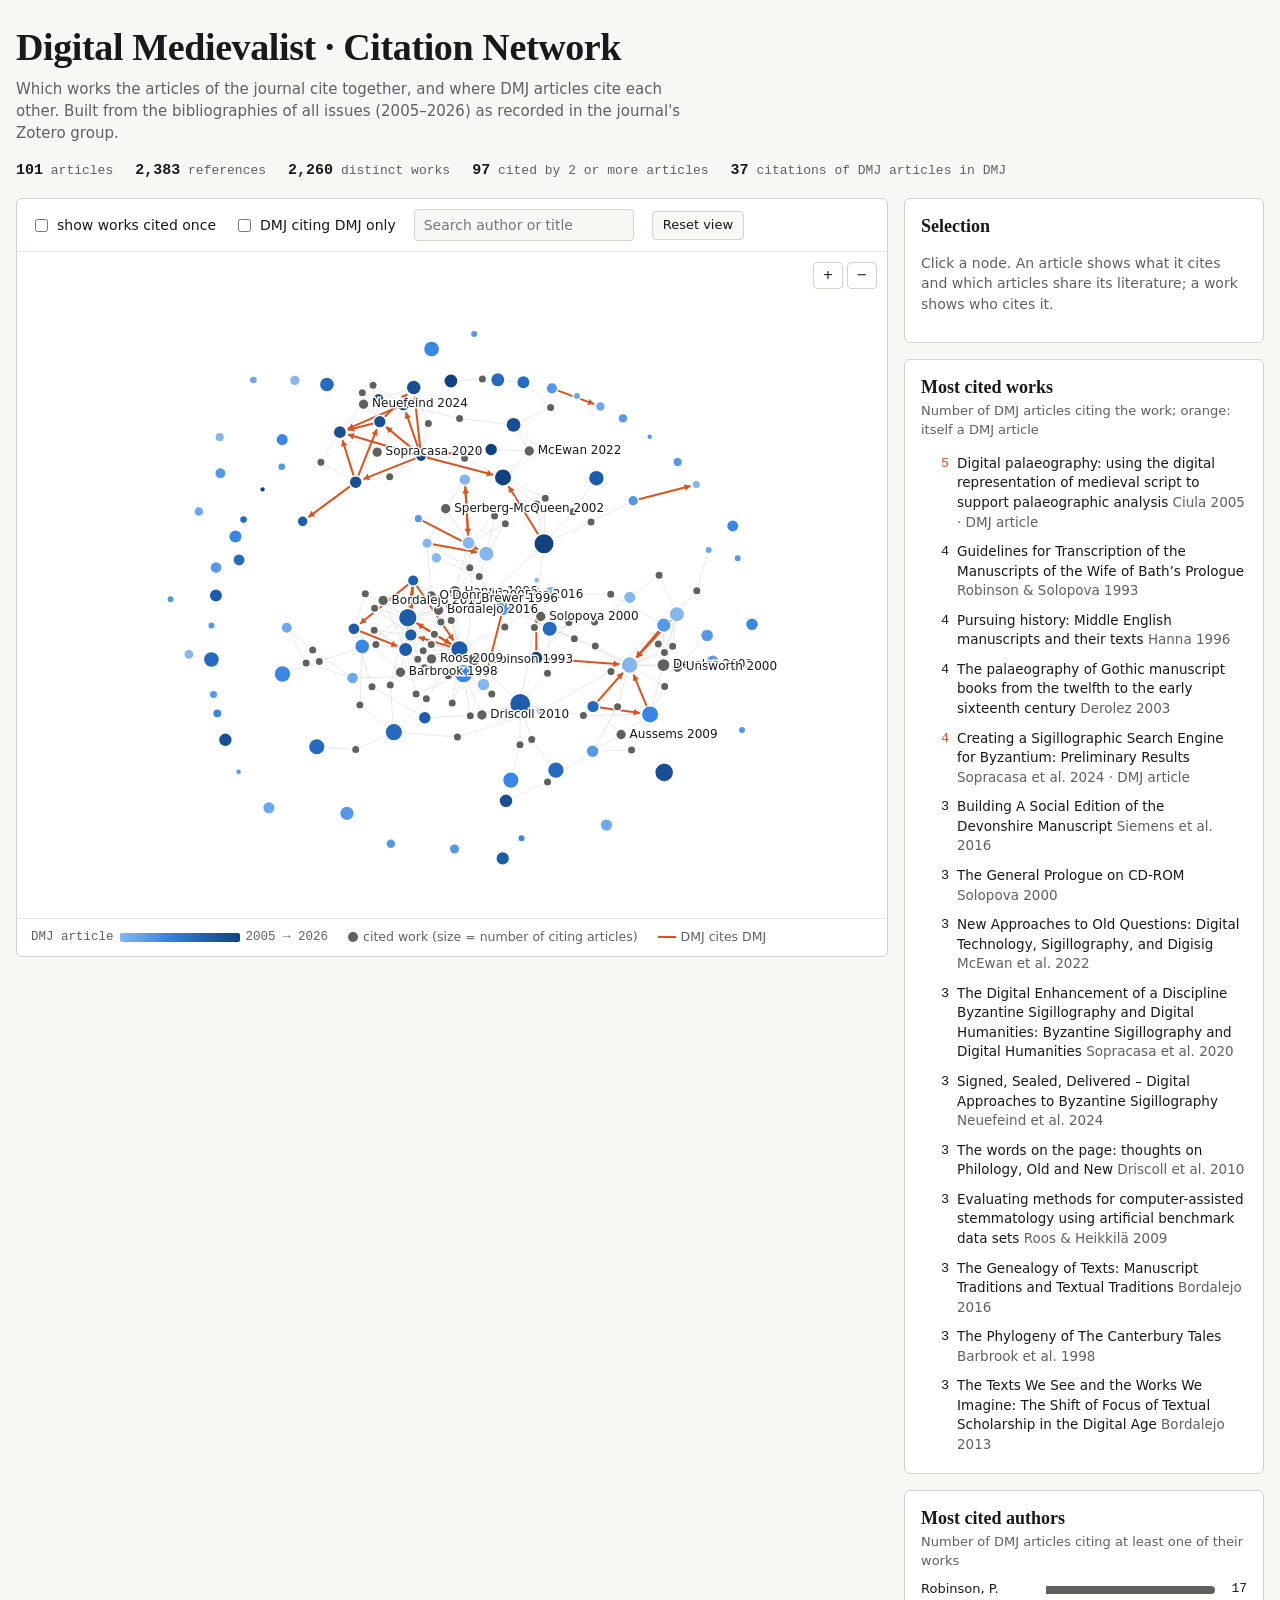
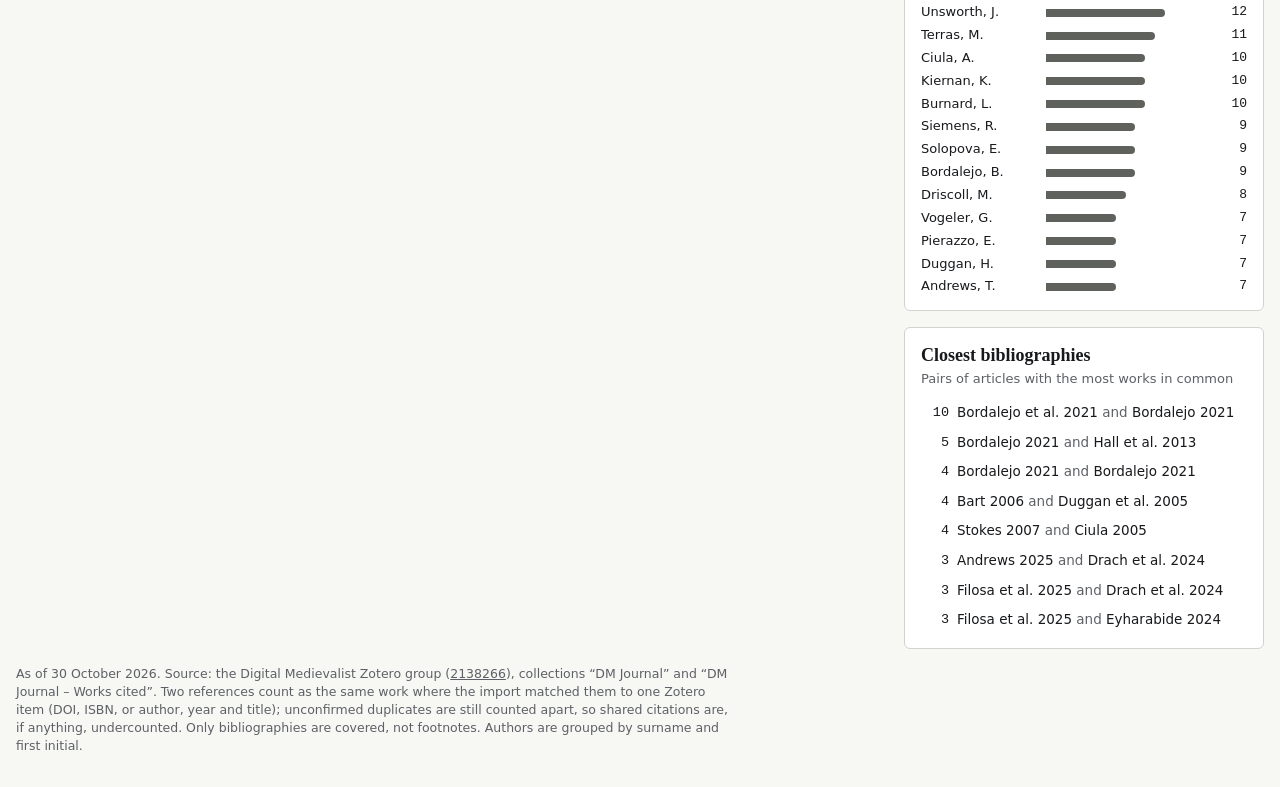
==== index.html @ 6d576993 "DMJ citation network, data as of 30 October 2026 Built by python -m citations.network --site (thodel" ====
<!doctype html>
<html lang="en">
<head>
<meta charset="utf-8">
<meta name="viewport" content="width=device-width, initial-scale=1, viewport-fit=cover">
<style>:root{color-scheme:light;padding-top:env(safe-area-inset-top,0px);padding-bottom:env(safe-area-inset-bottom,0px)}
body{margin:0}img{max-width:100%}[hidden]{display:none!important}</style>
<title>DMJ Citation Network</title>
<meta name="claude:viewport-fit-sides" content="cover">
<meta name="description" content="Which works the articles of Digital Medievalist cite together, and where DMJ articles cite each other.">
<base target="_blank">
<style>
/* Layout: a working desk. The network fills the left, a reading column of lists and the selected record on the right.
   No web fonts and no third-party requests: the page is meant to sit in an iframe on journals.openedition.org. */
:root {
  --bg: #f7f7f4; --panel: #ffffff; --fg: #17191c; --muted: #5d6066; --faint: #e9e9e4; --rule: #d3d3cc;
  --work: #9a9c96; --work-shared: #5f625c; --edge: rgba(40,44,52,.13); --internal: #d9531f; --focus: #17191c;
  --display: "Iowan Old Style", "Palatino Linotype", Palatino, "Book Antiqua", Georgia, serif;
  --body: system-ui, -apple-system, "Segoe UI", Roboto, "Helvetica Neue", Arial, sans-serif;
  --mono: ui-monospace, "SF Mono", Menlo, Consolas, monospace;
}
@media (prefers-color-scheme: dark) { :root:not([data-theme="light"]) {
  --bg: #161718; --panel: #1f2022; --fg: #eeede8; --muted: #a9aaa4; --faint: #2c2d2f; --rule: #3a3b3d;
  --work: #6d6f6a; --work-shared: #a9aba5; --edge: rgba(220,222,214,.12); --internal: #f07a4c; --focus: #ffffff; color-scheme: dark } }
:root[data-theme="dark"] {
  --bg: #161718; --panel: #1f2022; --fg: #eeede8; --muted: #a9aaa4; --faint: #2c2d2f; --rule: #3a3b3d;
  --work: #6d6f6a; --work-shared: #a9aba5; --edge: rgba(220,222,214,.12); --internal: #f07a4c; --focus: #ffffff; color-scheme: dark }
body { background: var(--bg); color: var(--fg); font-family: var(--body); font-size: 15px; line-height: 1.45 }
.wrap { padding-left: max(16px, env(safe-area-inset-left, 0px)); padding-right: max(16px, env(safe-area-inset-right, 0px)); padding-block: 20px 32px; max-width: 1480px; margin: 0 auto; display: grid; gap: 16px }
header h1 { font-family: var(--display); font-weight: 600; font-size: clamp(26px, 3.2vw, 38px); margin: 0; letter-spacing: -.01em; text-wrap: balance }
header p { margin: 4px 0 0; color: var(--muted); max-width: 72ch }
.stats { display: flex; flex-wrap: wrap; gap: 8px 22px; font-family: var(--mono); font-size: 13px; color: var(--muted) }
.stats b { color: var(--fg); font-weight: 600; font-size: 15px; font-variant-numeric: tabular-nums }
.grid { display: grid; grid-template-columns: minmax(0, 1fr) 360px; gap: 16px; align-items: start }
@media (max-width: 980px) { .grid { grid-template-columns: minmax(0, 1fr) } }
.stage { background: var(--panel); border: 1px solid var(--rule); border-radius: 6px; overflow: hidden; display: grid; grid-template-rows: auto 1fr auto; min-width: 0 }
.controls { display: flex; flex-wrap: wrap; gap: 10px 18px; align-items: center; padding: 10px 14px; border-bottom: 1px solid var(--faint); font-size: 14px }
.controls label { display: inline-flex; gap: 6px; align-items: center; cursor: pointer }
.controls input[type=search] { font: inherit; padding: 5px 9px; border: 1px solid var(--rule); border-radius: 4px; background: var(--bg); color: var(--fg); width: 220px; max-width: 100% }
button { font: inherit; color: var(--fg) }
.controls button, .zoombtn button { font-size: 13px; padding: 4px 10px; border: 1px solid var(--rule); border-radius: 4px; background: var(--bg); cursor: pointer }
:focus-visible { outline: 2px solid var(--focus); outline-offset: 2px }
#canvas-box { position: relative; height: min(74vh, 760px); min-height: 420px }
canvas { display: block; width: 100%; height: 100%; cursor: grab; touch-action: none }
.embed canvas { touch-action: pan-y }
.zoombtn { position: absolute; right: 10px; top: 10px; display: flex; gap: 4px }
.zoombtn button { width: 30px; padding: 3px 0; background: var(--panel) }
.hint { position: absolute; left: 50%; top: 50%; transform: translate(-50%, -50%); background: var(--panel); border: 1px solid var(--rule); border-radius: 4px; padding: 8px 12px; font-size: 13px; pointer-events: none }
.tip { position: absolute; pointer-events: none; background: var(--panel); color: var(--fg); border: 1px solid var(--rule); border-radius: 4px; padding: 7px 9px; font-size: 13px; max-width: 300px; box-shadow: 0 4px 14px rgba(0,0,0,.12) }
.tip small { display: block; color: var(--muted); font-family: var(--mono); font-size: 11.5px; margin-top: 2px }
.legend { display: flex; flex-wrap: wrap; gap: 8px 20px; align-items: center; padding: 9px 14px; border-top: 1px solid var(--faint); font-size: 12.5px; color: var(--muted) }
.legend .ramp { display: inline-flex; align-items: center; gap: 6px; font-family: var(--mono) }
.legend .ramp i { display: inline-block; width: 120px; height: 9px; border-radius: 2px }
.sw { display: inline-block; width: 10px; height: 10px; border-radius: 50%; vertical-align: -1px; margin-right: 5px }
.ln { display: inline-block; width: 18px; height: 2px; vertical-align: 3px; margin-right: 5px }
aside { display: grid; gap: 16px; min-width: 0 }
section.card { background: var(--panel); border: 1px solid var(--rule); border-radius: 6px; padding: 14px 16px; min-width: 0 }
section.card h2 { font-family: var(--display); font-weight: 600; font-size: 18px; margin: 0 0 8px }
section.card h2 + p.sub { margin: -6px 0 10px; color: var(--muted); font-size: 13px }
ol.rank { list-style: none; margin: 0; padding: 0; display: grid; gap: 2px }
ol.rank li { display: grid; grid-template-columns: 26px minmax(0, 1fr); gap: 8px; padding: 4px 2px; border-radius: 3px; cursor: pointer; font-size: 13.5px }
ol.rank li:hover, ol.rank li:focus-visible { background: var(--faint); outline: none }
ol.rank .n { font-family: var(--mono); font-variant-numeric: tabular-nums; text-align: right; color: var(--fg) }
ol.rank .t { min-width: 0 }
ol.rank .t span { color: var(--muted) }
.bars { display: grid; grid-template-columns: minmax(0, 9em) minmax(0, 1fr) 24px; gap: 4px 8px; align-items: center; font-size: 13px }
.bars .bar { display: block; height: 8px; border-radius: 0 4px 4px 0; background: var(--work-shared) }
.bars .v { font-family: var(--mono); text-align: right; font-variant-numeric: tabular-nums }
.bars .nm { overflow: hidden; text-overflow: ellipsis; white-space: nowrap }
#detail .empty { color: var(--muted); font-size: 14px }
#detail h3 { font-family: var(--display); font-weight: 600; font-size: 17px; margin: 0 0 4px; text-wrap: balance }
#detail .meta { font-family: var(--mono); font-size: 12px; color: var(--muted); margin-bottom: 8px }
#detail ul { margin: 6px 0 0; padding-left: 18px; font-size: 13.5px; display: grid; gap: 3px }
#detail a, .linkish { color: var(--fg) }
.linkish { background: none; border: 0; padding: 0; text-decoration: underline; cursor: pointer; text-align: left; font-size: inherit }
#detail .lbl { text-transform: uppercase; letter-spacing: .06em; font-size: 11px; color: var(--muted); margin-top: 10px }
footer { color: var(--muted); font-size: 12.5px; max-width: 90ch }
footer a { color: var(--muted) }
.embed .wrap { padding-block: 12px 16px; gap: 12px }
.embed header h1 { font-size: 24px }
.embed #canvas-box { height: min(70vh, 620px) }
@media (min-width: 640px) and (max-width: 980px) { .embed aside { grid-template-columns: 1fr 1fr; align-items: start } .embed #detail { grid-column: 1 / -1 } }
@media (prefers-reduced-motion: reduce) { * { transition: none !important } }
</style>

</head>
<body>
<div class="wrap">
  <header>
    <h1>Digital Medievalist · Citation Network</h1>
    <p>Which works the articles of the journal cite together, and where DMJ articles cite each other. Built from the bibliographies of all issues (2005–2026) as recorded in the journal's Zotero group.</p>
  </header>
  <div class="stats" id="stats"></div>
  <div class="grid">
    <div class="stage">
      <div class="controls">
        <label><input type="checkbox" id="show-single"> show works cited once</label>
        <label><input type="checkbox" id="only-internal"> DMJ citing DMJ only</label>
        <input type="search" id="q" placeholder="Search author or title" aria-label="Search author or title">
        <button id="reset" type="button">Reset view</button>
      </div>
      <div id="canvas-box">
        <canvas id="c" aria-label="Network of DMJ articles and the works they cite"></canvas>
        <div class="zoombtn"><button type="button" id="zin" aria-label="Zoom in">+</button><button type="button" id="zout" aria-label="Zoom out">−</button></div>
        <div class="hint" id="hint" hidden></div>
        <div class="tip" id="tip" hidden></div>
      </div>
      <div class="legend">
        <span class="ramp">DMJ article <i id="ramp"></i> <span>2005 → 2026</span></span>
        <span><span class="sw" style="background:var(--work-shared)"></span>cited work (size = number of citing articles)</span>
        <span><span class="ln" style="background:var(--internal)"></span>DMJ cites DMJ</span>
      </div>
    </div>
    <aside>
      <section class="card" id="detail"></section>
      <section class="card"><h2>Most cited works</h2><p class="sub">Number of DMJ articles citing the work; orange: itself a DMJ article</p><ol class="rank" id="top-works"></ol></section>
      <section class="card"><h2>Most cited authors</h2><p class="sub">Number of DMJ articles citing at least one of their works</p><div class="bars" id="top-authors"></div></section>
      <section class="card"><h2>Closest bibliographies</h2><p class="sub">Pairs of articles with the most works in common</p><ol class="rank" id="coupling"></ol></section>
    </aside>
  </div>
  <footer id="foot"></footer>
</div>

<script src="d3.min.js"></script>
<script>
const DATA = {"articles": [{"id": "NFRNRRQ6", "kind": "article", "vol": "19", "year": 2026, "title": "Singulion Structure and the Voynich Manuscript", "authors": ["Layfield, Colin", "Davis, Lisa Fagin"], "url": "https://journals.openedition.org/digitalmedievalist/2331", "refs": 13, "citedBy": 0}, {"id": "NKCDMWAH", "kind": "article", "vol": "19", "year": 2026, "title": "An Assessment of NLP Approaches for the Comparison of Glosses", "authors": ["Doyle, Adrian", "Sweeney, Mary", "Moran, Pádraic"], "url": "https://journals.openedition.org/digitalmedievalist/872", "refs": 30, "citedBy": 0}, {"id": "2BBCM276", "kind": "article", "vol": "19", "year": 2026, "title": "Encoding Medieval Charters in Preparation of a Diplomatic Semantic Web. Combining the TEI with the Vocabulaire International de la Diplomatique", "authors": ["Vujosevic, Zarko", "Vogeler, Georg"], "url": "https://journals.openedition.org/digitalmedievalist/729", "refs": 91, "citedBy": 0}, {"id": "NHQPCZMU", "kind": "article", "vol": "19", "year": 2026, "title": "20 Years of Digital Medievalist . A Reflection on a Community", "authors": ["Bleier, Roman", "Borek, Luise", "Campagnolo, Alberto", "Fischer, Franz", "Gengnagel, Tessa", "Hodel, Tobias", "Kapitan, Katarzyna Anna"], "url": "https://journals.openedition.org/digitalmedievalist/876", "refs": 26, "citedBy": 0}, {"id": "524VFT8J", "kind": "article", "vol": "19", "year": 2026, "title": "Editorial of the 19th and 1st Issue of the Digital Medievalist Journal", "authors": ["no author"], "url": "https://journals.openedition.org/digitalmedievalist/873", "refs": 0, "citedBy": 0}, {"id": "ZT23PZZQ", "kind": "article", "vol": "18", "year": 2025, "title": "Transforming the Vocabulaire de la Sigillographie into a Semantic Web Resource", "authors": ["Vogeler, Georg"], "url": "https://journals.openedition.org/digitalmedievalist/290", "refs": 57, "citedBy": 2}, {"id": "F4XN38JF", "kind": "article", "vol": "18", "year": 2025, "title": "Nouvelles approches sigillographiques, les apports des bases de données", "authors": ["Hablot, Laurent"], "url": "https://journals.openedition.org/digitalmedievalist/288", "refs": 21, "citedBy": 1}, {"id": "5AVD3SK6", "kind": "article", "vol": "18", "year": 2025, "title": "Byzantine Sigillography, Linked Open Data, and the Structured Assertion Record", "authors": ["Andrews, Tara L."], "url": "https://journals.openedition.org/digitalmedievalist/313", "refs": 20, "citedBy": 1}, {"id": "45DUFJVC", "kind": "article", "vol": "18", "year": 2025, "title": "Digital Approaches to Medieval Sigillography: An Introduction", "authors": ["Filosa, Martina", "Sode, Claudia", "Neuefeind, Claes"], "url": "https://journals.openedition.org/digitalmedievalist/332", "refs": 12, "citedBy": 0}, {"id": "W3ZFKUS2", "kind": "article", "vol": "17", "year": 2024, "title": "Artificial Intelligence Applied to Byzantine Sigillography: Current Research, Challenges, and Future Perspectives", "authors": ["Eyharabide, Victoria"], "url": "https://journals.openedition.org/digitalmedievalist/426", "refs": 21, "citedBy": 1}, {"id": "NWDVZAUG", "kind": "article", "vol": "17", "year": 2024, "title": "Byzantine Sigillography and RTI: Insights from the DigiByzSeal Project in Cologne", "authors": ["Schaeben, Marcel", "Catalano, Maria Teresa"], "url": "https://journals.openedition.org/digitalmedievalist/418", "refs": 35, "citedBy": 2}, {"id": "ITM4WFSI", "kind": "article", "vol": "17", "year": 2024, "title": "Machine Learning and Sigillography: Using Decision Trees to Date British Seal Matrices", "authors": ["McEwan, John Alexander", "Grajdura, Weronika", "Hopwood, Christopher D.", "Million, Karson", "De Smedt, Aliénor V."], "url": "https://journals.openedition.org/digitalmedievalist/407", "refs": 38, "citedBy": 0}, {"id": "G46M5B36", "kind": "article", "vol": "17", "year": 2024, "title": "Creating a Sigillographic Search Engine for Byzantium: Preliminary Results", "authors": ["Sopracasa, Alessio", "Bigalke, Jan", "Buchs, Numa", "Meziridou, Sima"], "url": "https://journals.openedition.org/digitalmedievalist/399", "refs": 23, "citedBy": 4}, {"id": "8NK6MVH4", "kind": "article", "vol": "17", "year": 2024, "title": "Teaching Digital Byzantine Sigillography: First Experiences and Future Strategies", "authors": ["Drach, Sviatoslav", "Filosa, Martina", "Malatras, Christos", "Sode, Claudia"], "url": "https://journals.openedition.org/digitalmedievalist/391", "refs": 20, "citedBy": 2}, {"id": "NAGNV3BS", "kind": "article", "vol": "17", "year": 2024, "title": "Framing the Fragment, from Parchment to Pixel", "authors": ["Fagin Davis, Lisa"], "url": "https://journals.openedition.org/digitalmedievalist/385", "refs": 27, "citedBy": 0}, {"id": "JNQ5HXBJ", "kind": "article", "vol": "17", "year": 2024, "title": "Multispectral Imaging and Microscopic Analysis of a Medieval Runic Manuscript (AM 28 8vo)", "authors": ["Peratello, Paola"], "url": "https://journals.openedition.org/digitalmedievalist/377", "refs": 28, "citedBy": 0}, {"id": "8B5557U3", "kind": "article", "vol": "16", "year": 2023, "title": "Documentary Formulae as Text Reuse Templates: Constat and Manifestus Clauses in Early Medieval Latin Charters", "authors": ["Korkiakangas, Timo"], "url": "https://journals.openedition.org/digitalmedievalist/350", "refs": 74, "citedBy": 0}, {"id": "XWC4I39F", "kind": "article", "vol": "15", "year": 2022, "title": "Medieval Manuscripts and Their Migrations: Using SPARQL to Investigate the Research Potential of an Aggregated Knowledge Graph", "authors": ["Burrows, Toby", "Cleaver, Laura", "Emery, Doug", "Hyvönen, Eero", "Koho, Mikko", "Ransom, Lynn", "Thomson, Emma", "Wijsman, Hanno"], "url": "https://journals.openedition.org/digitalmedievalist/499", "refs": 24, "citedBy": 0}, {"id": "HNV8HHHB", "kind": "article", "vol": "15", "year": 2022, "title": "Transcribing “Le Pèlerinage de Damoiselle Sapience”: Scholarly Editing Covid19-Style", "authors": ["Morreale, Laura", "Sánchez Argüelles, Gerardo", "Baldwin, Toby", "Champeau, Estelle", "Consagra, Piergiorgio", "Conway, Melissa", "Dameri, Debora", "Bakker, Anna de", "Fadel, Chris", "Fagin Davis, Lisa", "Francis, Kersti", "Francis, Scott", "Hebbard, Elizabeth", "Iacobellis, Lisa D.", "Jaime, Rafael", "Kaplan, S. C.", "Kozlowski, Benjamin", "Gauthier, Charlotte", "Lacarrière, Nathalie", "Lahey, Stephanie J.", "Lazaro, Nicolas A.", "Mahoney-Steel, Tamsyn", "Marszałek, Jagoda", "Meiselman, Louis", "Pedersen, Frederick", "Pokorny, Lea D.", "Postal, Caitlin", "Powell, Sara", "Reppert, Jaeden Alan", "Siebach-Larsen, Anna", "Strinati, Shannon", "Strutzenbladh, Ebba", "Taylor, Tristan B."], "url": "https://journals.openedition.org/digitalmedievalist/461", "refs": 21, "citedBy": 0}, {"id": "UGS4FB4W", "kind": "article", "vol": "15", "year": 2022, "title": "Dealing with the Heterogeneity of Interpersonal Relationships in the Middle Ages. A Multi-Layer Network Approach", "authors": ["Valeriola, Sébastien de", "Ruffini-Ronzani, Nicolas", "Cuvelier, Étienne"], "url": "https://journals.openedition.org/digitalmedievalist/530", "refs": 43, "citedBy": 0}, {"id": "RDN8HTE7", "kind": "article", "vol": "15", "year": 2022, "title": "Illumination Detection in IIIF Medieval Manuscripts Using Deep Learning", "authors": ["Aouinti, Fouad", "Eyharabide, Victoria", "Fresquet, Xavier", "Billiet, Frédéric"], "url": "https://journals.openedition.org/digitalmedievalist/521", "refs": 11, "citedBy": 1}, {"id": "QFE5WUBU", "kind": "article", "vol": "14-2", "year": 2021, "title": "Well-Behaved Variants Seldom Make the Apparatus: Stemmata and Apparatus in Digital Research", "authors": ["Bordalejo, Barbara"], "url": "https://journals.openedition.org/digitalmedievalist/2496", "refs": 60, "citedBy": 2}, {"id": "ABHSTB3G", "kind": "article", "vol": "14-2", "year": 2021, "title": "You’re Collating Just Fine and Other Lies You’ve Been Telling Yourself", "authors": ["Bordalejo, Barbara", "Vázquez, Adam"], "url": "https://journals.openedition.org/digitalmedievalist/2482", "refs": 70, "citedBy": 2}, {"id": "3KVVZDQK", "kind": "article", "vol": "14-2", "year": 2021, "title": "A Macron Signifying Nothing: Revisiting the Canterbury Tales Project Transcription Guidelines", "authors": ["Bitner, Kendall", "Dase, Kyle"], "url": "https://journals.openedition.org/digitalmedievalist/2457", "refs": 31, "citedBy": 2}, {"id": "3FXUCB64", "kind": "article", "vol": "14-2", "year": 2021, "title": "“Pacience is an Heigh Vertu”: Managing the Canterbury Tales Project Via Textual Communities", "authors": ["Dase, Kyle", "Atkings, Nicole"], "url": "https://journals.openedition.org/digitalmedievalist/2418", "refs": 17, "citedBy": 1}, {"id": "HSFG94KC", "kind": "article", "vol": "14-2", "year": 2021, "title": "Making an Edition in an App", "authors": ["Bordalejo, Barbara", "Gibbings, Lina", "North, Richard", "Robinson, Peter"], "url": "https://journals.openedition.org/digitalmedievalist/511", "refs": 20, "citedBy": 2}, {"id": "CDN68KCZ", "kind": "article", "vol": "14-2", "year": 2021, "title": "Canterbury Tales Project Special Issue: Introduction", "authors": ["Bordalejo, Barbara"], "url": "https://journals.openedition.org/digitalmedievalist/2363", "refs": 13, "citedBy": 0}, {"id": "9WIS48IC", "kind": "article", "vol": "14-1", "year": 2021, "title": "Digital Approaches to Manuscript Abbreviations: Where Are We at the Beginning of the 2020s?", "authors": ["Honkapohja, Alpo"], "url": "https://journals.openedition.org/digitalmedievalist/453", "refs": 101, "citedBy": 0}, {"id": "N8C276BX", "kind": "article", "vol": "12", "year": 2019, "title": "Cartography and Code: Incorporating Automation in the Exploration of Medieval Mappaemundi", "authors": ["Wacha, Heather", "Levernier, Jacob"], "url": "https://journals.openedition.org/digitalmedievalist/637", "refs": 36, "citedBy": 0}, {"id": "I3GIISID", "kind": "article", "vol": "12", "year": 2019, "title": "A Computational Approach to Source Adaptation in Thomas Malory’s Morte Darthur", "authors": ["Edlich-Muth, Christian", "Edlich-Muth, Miriam"], "url": "https://journals.openedition.org/digitalmedievalist/630", "refs": 51, "citedBy": 0}, {"id": "37SNHWSE", "kind": "article", "vol": "12", "year": 2019, "title": "The Norman Sicily Project: A Digital Portal to Sicily’s Norman Past", "authors": ["Hayes, Dawn Marie", "Hayes, Joseph"], "url": "https://journals.openedition.org/digitalmedievalist/621", "refs": 44, "citedBy": 0}, {"id": "4FRF4X5D", "kind": "article", "vol": "12", "year": 2019, "title": "Data-Driven Syllabification for Middle Dutch", "authors": ["Haverals, Wouter", "Karsdorp, Folgert", "Kestemont, Mike"], "url": "https://journals.openedition.org/digitalmedievalist/612", "refs": 24, "citedBy": 0}, {"id": "ARUZZUX8", "kind": "article", "vol": "12", "year": 2019, "title": "Querying Variants: Boccaccio’s ‘Commedia’ and Data-Models", "authors": ["Tempestini, Sonia", "Spadini, Elena"], "url": "https://journals.openedition.org/digitalmedievalist/605", "refs": 60, "citedBy": 0}, {"id": "KQTZ56KD", "kind": "article", "vol": "11", "year": 2018, "title": "DM Reviews – June 2018", "authors": ["Litta, Eleonora", "Manos, Traianos", "Fagin Davis, Lisa"], "url": "https://journals.openedition.org/digitalmedievalist/648", "refs": 2, "citedBy": 0}, {"id": "J64KM64T", "kind": "article", "vol": "11", "year": 2018, "title": "On Not Writing a Review about Mirador: Mirador, IIIF, and the Epistemological Gains of Distributed Digital Scholarly Resources", "authors": ["Zundert, Joris van"], "url": "https://journals.openedition.org/digitalmedievalist/692", "refs": 40, "citedBy": 0}, {"id": "3PBDTGGG", "kind": "article", "vol": "11", "year": 2018, "title": "Automatic Scribe Attribution for Medieval Manuscripts", "authors": ["Dahllöf, Mats"], "url": "https://journals.openedition.org/digitalmedievalist/684", "refs": 20, "citedBy": 0}, {"id": "IAF35G32", "kind": "article", "vol": "11", "year": 2018, "title": "Omeka and Other Digital Platforms for Undergraduate Research Projects on the Middle Ages", "authors": ["Liberman Cuenca, Esther", "Kowaleski, Maryanne"], "url": "https://journals.openedition.org/digitalmedievalist/677", "refs": 31, "citedBy": 0}, {"id": "T2QAAIUX", "kind": "article", "vol": "11", "year": 2018, "title": "Spatial Reading: Digital Literary Maps of the Icelandic Outlaw Sagas", "authors": ["Kinniburgh, Mary Catherine"], "url": "https://journals.openedition.org/digitalmedievalist/671", "refs": 49, "citedBy": 0}, {"id": "EJNDWITH", "kind": "article", "vol": "11", "year": 2018, "title": "On the Classification of the Slavic Menaia Manuscripts Dated from the 11th to 14th Centuries", "authors": ["Netsunajev, Aleksei", "Netsunajeva, Natalja"], "url": "https://journals.openedition.org/digitalmedievalist/664", "refs": 18, "citedBy": 0}, {"id": "TTP2INJ4", "kind": "article", "vol": "10", "year": 2014, "title": "Easy tools to get to grips with linguistic variation in the manuscripts of Njáls saga.", "authors": ["Zeevaert, Ludger"], "url": "https://journals.openedition.org/digitalmedievalist/2285", "refs": 49, "citedBy": 0}, {"id": "KTCXX9WR", "kind": "article", "vol": "10", "year": 2014, "title": "Clustering of medieval scripts through computer image analysis: Towards an evaluation protocol", "authors": ["Stutzmann, Dominique"], "url": "https://journals.openedition.org/digitalmedievalist/2251", "refs": 57, "citedBy": 1}, {"id": "V93HCD7K", "kind": "article", "vol": "10", "year": 2014, "title": "Alliteration and character focus in the York Plays", "authors": ["Khoury, Richard", "Hayes, Douglas W"], "url": "https://journals.openedition.org/digitalmedievalist/2234", "refs": 19, "citedBy": 0}, {"id": "VERGNFET", "kind": "article", "vol": "10", "year": 2014, "title": "Two graphical models for the analysis and comparison of cartularies", "authors": ["Escalona, Julio", "Pérez-Alfaro, Cristina Jular", "Bellettini, Anna"], "url": "https://journals.openedition.org/digitalmedievalist/2163", "refs": 21, "citedBy": 0}, {"id": "7PV5C663", "kind": "article", "vol": "10", "year": 2014, "title": "CATview", "authors": ["Barabucci, Gioele"], "url": "https://journals.openedition.org/digitalmedievalist/2152", "refs": 5, "citedBy": 0}, {"id": "9ZJ8MA48", "kind": "article", "vol": "10", "year": 2014, "title": "Kiernan, Kevin S. 2015. Electronic Beowulf - Fourth Edition. http://ebeowulf.uky.edu/ebeo4.0/CD/main.html", "authors": ["Copland, Colleen", "Carrell, Stephen", "Davidson, Gwendolyn", "Grandfield, Virgil", "O'Donnell, Daniel Paul"], "url": "https://journals.openedition.org/digitalmedievalist/2118", "refs": 36, "citedBy": 0}, {"id": "VI6UVZPZ", "kind": "article", "vol": "10", "year": 2014, "title": "Stephen Murray and Andrew Tallon, 2012-. Mapping Gothic France. http://mappinggothic.org/", "authors": ["Werwie, Katherine"], "url": "https://journals.openedition.org/digitalmedievalist/2082", "refs": 1, "citedBy": 0}, {"id": "WK247BKG", "kind": "article", "vol": "9", "year": 2013, "title": "Semantic linking of the Pre-Christian Religions of the North", "authors": ["Wills, Tarrin"], "url": "https://journals.openedition.org/digitalmedievalist/2038", "refs": 25, "citedBy": 0}, {"id": "B22QPPJ3", "kind": "article", "vol": "9", "year": 2013, "title": "Reading: Exploration of a Large Database of French Notarial Acts with Social Network Methods", "authors": ["Rossi, Fabrice", "Villa-Vialaneix, Nathalie", "Hautefeuille, Florent"], "url": "https://journals.openedition.org/digitalmedievalist/2013", "refs": 18, "citedBy": 0}, {"id": "TGHX65VP", "kind": "article", "vol": "9", "year": 2013, "title": "Making stemmas with small samples, and digital approaches to publishing them: testing the stemma of Konráðs saga keisarasonar. With a description of Winnipeg, Elizabeth Dafoe Library, ISDA JB6 1 4to and JB3 6 8vo by University of Iceland", "authors": ["Hall, Alaric", "Parsons, Katelin"], "url": "https://journals.openedition.org/digitalmedievalist/1993", "refs": 69, "citedBy": 0}, {"id": "5WCS6Z62", "kind": "article", "vol": "9", "year": 2013, "title": "Accuracy and quality in historical representation: Wikipedia, textbooks and the Investiture Controversy", "authors": ["Halsted, David G"], "url": "https://journals.openedition.org/digitalmedievalist/1943", "refs": 45, "citedBy": 0}, {"id": "Q4966DIB", "kind": "article", "vol": "9", "year": 2013, "title": "The advantages and disadvantages of digital reconstruction and Anglo-Saxon manuscripts", "authors": ["Rambaran-Olm, M. R."], "url": "https://journals.openedition.org/digitalmedievalist/1855", "refs": 51, "citedBy": 0}, {"id": "RSU27Q9Q", "kind": "article", "vol": "8", "year": 2012, "title": "Kiernan, Kevin. 2011. Electronic Beowulf 3.0. London: British Library. DVD-ROM. ISBN 9780712351010. $45/£25", "authors": ["Simpson, Grant Leyton"], "url": "https://journals.openedition.org/digitalmedievalist/1817", "refs": 1, "citedBy": 0}, {"id": "APIMU34K", "kind": "article", "vol": "8", "year": 2012, "title": "Kodikologie und Paläographie im digitalen Zeitalter 2 / Codicology and Palaeography in the Digital Age 2, eds. Franz Fischer, Christiane Fritze, and Georg Vogeler, in collaboration with Berhard Assmann, Malte Rehbein, and Patrick Sahle, Schriften des Instituts für Dokumentologie und Editorik 3, Norderstedt: Books on Demand, 2010. (ISBN 978-3-8423-5032-8, €58 at bookstores, electronic version [pdf] free at http://kups.ub.uni-koeln.de/4337/)", "authors": ["Garcés, Juan"], "url": "https://journals.openedition.org/digitalmedievalist/1790", "refs": 0, "citedBy": 0}, {"id": "HEU7PXDJ", "kind": "article", "vol": "8", "year": 2012, "title": "The digital edition of the medieval charters of the Abbey of Saint-Denis: first results and prospects", "authors": ["Clavaud, Florence"], "url": "https://journals.openedition.org/digitalmedievalist/1695", "refs": 7, "citedBy": 0}, {"id": "6NWE9JVU", "kind": "article", "vol": "8", "year": 2012, "title": "Consultation of manuscripts online: a qualitative study of three potential user categories", "authors": ["Chevallier, Philippe", "Rioust, Laure", "Bouvier-Ajam, Laurent"], "url": "https://journals.openedition.org/digitalmedievalist/1611", "refs": 2, "citedBy": 0}, {"id": "S9VX2R3S", "kind": "article", "vol": "7", "year": 2011, "title": "Burghart, Marjorie, ed. 2011. Album interactif de paléographie médiévale/Interactive Album of Mediaeval Palaeography. Lyon: UMR 5648 CIHAM ", "authors": ["Porter, Dot"], "url": "https://journals.openedition.org/digitalmedievalist/1578", "refs": 1, "citedBy": 0}, {"id": "48CEXQ4Q", "kind": "article", "vol": "7", "year": 2011, "title": "Calabrese, Michael, Hoyt N. Duggan and Thorlac Turville-Petre, eds. 2008. The Piers Plowman Electronic Archive Vol. 6: San Marino, Huntington Library Hm 128 (Hm, Hm2). and Adams, Robert, ed. 2011. The Piers Plowman Electronic Archive Vol. 7: London, British Library, MS Lansdowne 398 & Oxford, Bodleian Library, MS Rawlinson Poetry 38 (R). Cambridge: Published for The Medieval Academy of America and the Society for Early English and Norse Electronic Texts by Boydell & Brewer. CD-ROM.", "authors": ["Olsen, Kenna L"], "url": "https://journals.openedition.org/digitalmedievalist/1534", "refs": 3, "citedBy": 0}, {"id": "FQB63BFP", "kind": "article", "vol": "7", "year": 2011, "title": "After the editing is done: Designing a Graphic User Interface for digital editions", "authors": ["Turco, Roberto Rosselli Del"], "url": "https://journals.openedition.org/digitalmedievalist/1496", "refs": 45, "citedBy": 0}, {"id": "FWQ8BU4E", "kind": "article", "vol": "7", "year": 2011, "title": "New Tools for Exploring, Analysing and Categorising Medieval Scripts", "authors": ["Cloppet, Florence", "Daher, Hani", "Églin, Véronique", "Emptoz, Hubert", "Exbrayat, Matthieu", "Joutel, Guillaume", "Lebourgeois, Frank", "Martin, Lionel", "Moalla, Ikram", "Siddiqi, Imran", "Vincent, Nicole"], "url": "https://journals.openedition.org/digitalmedievalist/1394", "refs": 21, "citedBy": 0}, {"id": "PMMUBAXH", "kind": "article", "vol": "7", "year": 2011, "title": "Building a Digital Research Community in Medieval and Early Modern Studies: The Australian Network for Early European Research", "authors": ["Burrows, Toby"], "url": "https://journals.openedition.org/digitalmedievalist/1372", "refs": 16, "citedBy": 0}, {"id": "IC4I53A6", "kind": "article", "vol": "7", "year": 2011, "title": "The ARQUIBANC Project: Location, Recovery, Arrangement, and Dissemination of Catalan Private Archives and Documents", "authors": ["Cantarell, Elena", "Comas, Mireia"], "url": "https://journals.openedition.org/digitalmedievalist/1328", "refs": 6, "citedBy": 0}, {"id": "SQVW63JZ", "kind": "article", "vol": "7", "year": 2011, "title": "Developing Digital Mappaemundi: An Agile Mode for Annotating Medieval Maps", "authors": ["Foys, Martin", "Bradshaw, Shannon"], "url": "https://journals.openedition.org/digitalmedievalist/1307", "refs": 20, "citedBy": 0}, {"id": "TKCVA9E8", "kind": "article", "vol": "7", "year": 2011, "title": "New Textual Traditions from Community Transcription", "authors": ["Gibbs, Frederick W"], "url": "https://journals.openedition.org/digitalmedievalist/1258", "refs": 14, "citedBy": 0}, {"id": "HXX327DF", "kind": "article", "vol": "7", "year": 2011, "title": "TEI - Keeping It Simple", "authors": ["Hansen, Thomas"], "url": "https://journals.openedition.org/digitalmedievalist/1221", "refs": 10, "citedBy": 0}, {"id": "6PDB6ZHC", "kind": "article", "vol": "7", "year": 2011, "title": "Developing an Online Database on a Shoestring: Growing Pains at the Online Medieval Sources Bibliography", "authors": ["Kay, Morgan", "Kowaleski, Maryanne"], "url": "https://journals.openedition.org/digitalmedievalist/1191", "refs": 3, "citedBy": 0}, {"id": "U5GBQ2BR", "kind": "article", "vol": "7", "year": 2011, "title": "The Cantus Database: Mining for Medieval Chant Traditions", "authors": ["Lacoste, Debra"], "url": "https://journals.openedition.org/digitalmedievalist/1092", "refs": 6, "citedBy": 0}, {"id": "IZKXRMDZ", "kind": "article", "vol": "7", "year": 2011, "title": "The Janus Intertextuality Search Engine: A Research Tool of (and for) the Electronic Manipulus florum Project", "authors": ["Nighman, Chris L"], "url": "https://journals.openedition.org/digitalmedievalist/1034", "refs": 9, "citedBy": 0}, {"id": "XRPVBXUP", "kind": "article", "vol": "7", "year": 2011, "title": "Bytes, Words, Texts: The Anglo-Norman Dictionary and its Text-Base", "authors": ["Trotter, David"], "url": "https://journals.openedition.org/digitalmedievalist/1027", "refs": 13, "citedBy": 0}, {"id": "DQ7R65DG", "kind": "article", "vol": "7", "year": 2011, "title": "Medievalists as Early Adopters of Information Technology", "authors": ["Unsworth, John"], "url": "https://journals.openedition.org/digitalmedievalist/1020", "refs": 32, "citedBy": 0}, {"id": "U3GXK73U", "kind": "article", "vol": "7", "year": 2011, "title": "Preface", "authors": ["McWebb, Christine", "Swift, Helen"], "url": "https://journals.openedition.org/digitalmedievalist/1011", "refs": 0, "citedBy": 0}, {"id": "BGTMGSPI", "kind": "article", "vol": "6", "year": 2010, "title": "Rehbein, Malte, Patrick Sahle, and Torsten Schaßan, eds. 2009. Kodikologie und Paläographie im digitalen Zeitalter, Codicology and Palaeography in the Digital Age. Norderstedt: BoD. xxiv+349 pages", "authors": ["Tarte, Ségolène M"], "url": "https://journals.openedition.org/digitalmedievalist/1005", "refs": 1, "citedBy": 0}, {"id": "PEAETPH6", "kind": "article", "vol": "6", "year": 2010, "title": "Hofmeister, Wernfried and Andrea Hofmeister-Winter, eds., 2009. Wege zum Text. Überlegungen zur Verfügbarkeit mediävistischer Editionen im 21. Jahrhundert. Grazer Kolloquium 17.-19. September 2008. Beihefte zu editio, Band 30. Tübingen: Niemeyer. 247 pages", "authors": ["Bambeck, Florian"], "url": "https://journals.openedition.org/digitalmedievalist/999", "refs": 1, "citedBy": 0}, {"id": "D7R8I9M5", "kind": "article", "vol": "6", "year": 2010, "title": "Greengrass, Mark and Lorna Hughes, eds., 2008. The Virtual Representation of the Past. Farnham: Ashgate. 226 pages", "authors": ["Naser, Markus"], "url": "https://journals.openedition.org/digitalmedievalist/993", "refs": 1, "citedBy": 0}, {"id": "SR9ACGPF", "kind": "article", "vol": "6", "year": 2010, "title": "Research communities and open collaboration: the example of the Digital Classicist wiki", "authors": ["Mahony, Simon"], "url": "https://journals.openedition.org/digitalmedievalist/990", "refs": 22, "citedBy": 0}, {"id": "DP23KEJB", "kind": "article", "vol": "6", "year": 2010, "title": "Image Acquisition & Processing Routines for Damaged Manuscripts", "authors": ["Gau, Melanie", "Miklas, Heinz", "Lettner, Martin", "Sablatnig, Robert"], "url": "https://journals.openedition.org/digitalmedievalist/976", "refs": 33, "citedBy": 0}, {"id": "4CW7WQG4", "kind": "article", "vol": "5", "year": 2009, "title": "Ciula, Arianna and Francesco Stella, eds., 2006. Digital philology and medieval texts. Pisa: Pacini editore. 208 pages + CD-ROM", "authors": ["Fischer, Franz", "Rehbein, Malte"], "url": "https://journals.openedition.org/digitalmedievalist/959", "refs": 2, "citedBy": 0}, {"id": "MHGGVX8J", "kind": "article", "vol": "5", "year": 2009, "title": "Terras, Melissa M. and Paul Robertson. 2006. Image to interpretation: Intelligent systems to aid historians in the reading of the Vindolanda texts. Oxford: Oxford University Press. xi + 252 pages", "authors": ["Ciula, Arianna"], "url": "https://journals.openedition.org/digitalmedievalist/968", "refs": 2, "citedBy": 0}, {"id": "RZDBVIEQ", "kind": "article", "vol": "5", "year": 2009, "title": "Burnard, Lou, Katherine O’Brien O’Keeffe, and John Unsworth, eds. 2006. Electronic textual editing. New York: Modern Language Association of America. vii + 419 pages + CD-ROM", "authors": ["Martin, Stephen"], "url": "https://journals.openedition.org/digitalmedievalist/951", "refs": 1, "citedBy": 0}, {"id": "MCEAQ7B5", "kind": "article", "vol": "5", "year": 2009, "title": "O’Donnell, Daniel Paul. 2005. Cædmon’s Hymn: A multimedia study, edition and archive. Woodbridge: D.S. Brewer. xxii + 261 pages + CD-ROM", "authors": ["Stokes, Peter A."], "url": "https://journals.openedition.org/digitalmedievalist/945", "refs": 1, "citedBy": 0}, {"id": "H8ECKJBG", "kind": "article", "vol": "4", "year": 2008, "title": "The application of network analysis to ancient transport geography: A case study of Roman Baetica", "authors": ["Isaksen, Leif"], "url": "https://journals.openedition.org/digitalmedievalist/923", "refs": 20, "citedBy": 0}, {"id": "QHFV49RK", "kind": "article", "vol": "4", "year": 2008, "title": "VLMA: A tool for creating, annotating and sharing virtual museum collections", "authors": ["Smith, Amy C", "Fuchs, Brian", "Isaksen, Leif"], "url": "https://journals.openedition.org/digitalmedievalist/936", "refs": 7, "citedBy": 0}, {"id": "SPHSUHSI", "kind": "article", "vol": "4", "year": 2008, "title": "Towards a digital model to edit the different paratextuality levels within a textual tradition", "authors": ["Monella, Paolo"], "url": "https://journals.openedition.org/digitalmedievalist/916", "refs": 7, "citedBy": 1}, {"id": "Q5MFVXID", "kind": "article", "vol": "4", "year": 2008, "title": "The Inscriptions of Aphrodisias as electronic publication: A user's perspective and a proposed paradigm", "authors": ["Bodard, Gabriel"], "url": "https://journals.openedition.org/digitalmedievalist/943", "refs": 19, "citedBy": 0}, {"id": "JB2K2KKV", "kind": "article", "vol": "4", "year": 2008, "title": "We are all together: On publishing a Digital Classicist issue of the Digital Medievalist journal", "authors": ["Bodard, Gabriel", "O'Donnell, Daniel Paul"], "url": "https://journals.openedition.org/digitalmedievalist/910", "refs": 13, "citedBy": 0}, {"id": "FNFQIW2B", "kind": "article", "vol": "4", "year": 2008, "title": "\"Though much is taken, much abides\": Recovering antiquity through innovative digital methodologies: Introduction to the special issue", "authors": ["Bodard, Gabriel", "Mahony, Simon"], "url": "https://journals.openedition.org/digitalmedievalist/868", "refs": 16, "citedBy": 0}, {"id": "ICFGJ4CC", "kind": "article", "vol": "3", "year": 2007, "title": "Digital Image Archive of Medieval Music: The evolution of a digital resource", "authors": ["Craig-McFeely, Julia"], "url": "https://journals.openedition.org/digitalmedievalist/858", "refs": 8, "citedBy": 0}, {"id": "IKMGE5NT", "kind": "article", "vol": "3", "year": 2007, "title": "Palaeography and Image-Processing: Some Solutions and Problems", "authors": ["Stokes, Peter A."], "url": "https://journals.openedition.org/digitalmedievalist/851", "refs": 39, "citedBy": 0}, {"id": "QNK6VXPB", "kind": "article", "vol": "2", "year": 2006, "title": "Bernard J. Muir, ed. 2004. A digital facsimile of Oxford, Bodleian Library MS. Junius 11. Software by Nick Kennedy. Bodleian Library Digital Texts 1. Oxford: Bodleian Library", "authors": ["McGillivray, Murray"], "url": "https://journals.openedition.org/digitalmedievalist/830", "refs": 10, "citedBy": 0}, {"id": "QA2G7GUZ", "kind": "article", "vol": "2", "year": 2006, "title": "Designing the Old English Newsletter bibliography database", "authors": ["Liuzza, Roy M."], "url": "https://journals.openedition.org/digitalmedievalist/828", "refs": 6, "citedBy": 0}, {"id": "FCFTRACZ", "kind": "article", "vol": "2", "year": 2006, "title": "P5-MS: A general purpose tagset for manuscript description", "authors": ["Driscoll, Matthew James"], "url": "https://journals.openedition.org/digitalmedievalist/809", "refs": 3, "citedBy": 1}, {"id": "52GDZHQV", "kind": "article", "vol": "2", "year": 2006, "title": "Liturgy, Drama, and the Archive: Three conversions from legacy formats to TEI XML", "authors": ["Cummings, James"], "url": "https://journals.openedition.org/digitalmedievalist/806", "refs": 16, "citedBy": 1}, {"id": "U5FIXIBF", "kind": "article", "vol": "2", "year": 2006, "title": "Experimental markup in a TEI-conformant setting", "authors": ["Bart, Patricia R."], "url": "https://journals.openedition.org/digitalmedievalist/759", "refs": 23, "citedBy": 1}, {"id": "QE9AI7DE", "kind": "article", "vol": "1", "year": 2005, "title": "Current issues in making digital editions of medieval texts—or, do electronic scholarly editions have a future?", "authors": ["Robinson, Peter"], "url": "https://journals.openedition.org/digitalmedievalist/800", "refs": 27, "citedBy": 0}, {"id": "MAPUH6J2", "kind": "article", "vol": "1", "year": 2005, "title": "The source of the Napier fragment of Alfred’s Boethius", "authors": ["Kiernan, Kevin"], "url": "https://journals.openedition.org/digitalmedievalist/792", "refs": 19, "citedBy": 0}, {"id": "ZA7G542W", "kind": "article", "vol": "1", "year": 2005, "title": "A Progress Report on The Piers Plowman Electronic Archive", "authors": ["Duggan, Hoyt N.", "Lyman, Eugene W."], "url": "https://journals.openedition.org/digitalmedievalist/898", "refs": 39, "citedBy": 2}, {"id": "KQH5XJQC", "kind": "article", "vol": "1", "year": 2005, "title": "Why Universal Accessibility Should Matter to the Digital Medievalist", "authors": ["Wymer, Kathryn"], "url": "https://journals.openedition.org/digitalmedievalist/786", "refs": 21, "citedBy": 1}, {"id": "E59KDTGB", "kind": "article", "vol": "1", "year": 2005, "title": "Opening the Illustrated Incunable Short Title Catalog on CD-ROM: an end-user’s approach to an essential database", "authors": ["Green, Jonathan"], "url": "https://journals.openedition.org/digitalmedievalist/778", "refs": 10, "citedBy": 0}, {"id": "ND275C9R", "kind": "article", "vol": "1", "year": 2005, "title": "Digital palaeography: using the digital representation of medieval script to support palaeographic analysis", "authors": ["Ciula, Arianna"], "url": "https://journals.openedition.org/digitalmedievalist/773", "refs": 52, "citedBy": 5}, {"id": "TXKGHNDQ", "kind": "article", "vol": "1", "year": 2005, "title": "Towards the electronic Esposizioni: the challenges of the online commentary", "authors": ["Armstrong, Guyda", "Zafrin, Vika"], "url": "https://journals.openedition.org/digitalmedievalist/746", "refs": 11, "citedBy": 0}, {"id": "3AXHTZR5", "kind": "article", "vol": "1", "year": 2005, "title": "Welcome to The Digital Medievalist", "authors": ["O'Donnell, Daniel Paul"], "url": "https://journals.openedition.org/digitalmedievalist/739", "refs": 0, "citedBy": 1}, {"id": "3P9W94FW", "kind": "article", "vol": "13", "year": 2020, "title": "A TEI Customization for Paper and Watermarks Descriptions", "authors": ["Müller, Ermenegilda"], "url": "https://journals.openedition.org/digitalmedievalist/358", "refs": 26, "citedBy": 0}], "works": [{"id": "2T338CEQ", "kind": "work", "au": "Deerwester et al.", "y": "1990", "title": "Indexing by Latent Semantic Analysis", "n": 1, "type": "journalArticle", "cby": ["NFRNRRQ6"]}, {"id": "475HKBZD", "kind": "work", "au": "Dos Santos & Favero", "y": "2015", "title": "Practical use of a latent semantic analysis (LSA) model for automatic evaluation of written answers", "n": 1, "type": "journalArticle", "cby": ["NFRNRRQ6"]}, {"id": "NC4XB2HF", "kind": "work", "au": "D'Imperio", "y": "1978", "title": "The Voynich Manuscript - an elegant enigma", "n": 1, "type": "book", "cby": ["NFRNRRQ6"]}, {"id": "5NJ27JQQ", "kind": "work", "au": "Foltz et al.", "y": "1998", "title": "The Measurement of Textual Coherence With Latent Semantic Analysis", "n": 1, "type": "journalArticle", "cby": ["NFRNRRQ6"]}, {"id": "MQ36PAN3", "kind": "work", "au": "Layfield & Davis", "y": "2026", "title": "The Application of Latent Semantic Analysis to the Voynich Manuscript", "n": 1, "type": "journalArticle", "cby": ["NFRNRRQ6"]}, {"id": "64QHPKQA", "kind": "work", "au": "Pelling", "y": "2006", "title": "Curse of the Voynich", "n": 1, "type": "book", "cby": ["NFRNRRQ6"]}, {"id": "KC2BI2F2", "kind": "work", "au": "Zandbergen", "y": "2020", "title": "IVTFF - Intermediate Voynich MS Transliteration File Format - File Format 1.7", "n": 1, "type": "webpage", "cby": ["NFRNRRQ6"]}, {"id": "C7JXNZM9", "kind": "work", "au": "Zyats & Clemens", "y": "2016", "title": "Physical Findings", "n": 1, "type": "bookSection", "cby": ["NFRNRRQ6"]}, {"id": "55TED8T8", "kind": "work", "au": "Altszyler et al.", "y": "2017", "title": "Comparative study of LSA vs Word2Vec embeddings in small corpora: a case study in dreams database", "n": 1, "type": "document", "cby": ["NFRNRRQ6"]}, {"id": "JIEPCMET", "kind": "work", "au": "Claire L. B. & Lindemann", "y": "2021", "title": "The Linguistics of the Voynich Manuscript", "n": 1, "type": "journalArticle", "cby": ["NFRNRRQ6"]}, {"id": "NUNMBKHM", "kind": "work", "au": "Currier", "y": "1976", "title": "Some Important New Statistical Findings", "n": 1, "type": "bookSection", "cby": ["NFRNRRQ6"]}, {"id": "KRCXN6UA", "kind": "work", "au": "Davis", "y": "2020", "title": "How Many Glyphs and How Many Scribes? Digital Paleography and the Voynich Manuscript", "n": 1, "type": "journalArticle", "cby": ["NFRNRRQ6"]}, {"id": "TMGNSGCZ", "kind": "work", "au": "Davis", "y": "2022", "title": "Voynich Paleography", "n": 1, "type": "conferencePaper", "cby": ["NFRNRRQ6"]}, {"id": "N8IH96FU", "kind": "work", "au": "Sun et al.", "y": "2024", "title": "FuxiTranyu: A Multilingual Large Language Model Trained with Balanced Data", "n": 1, "type": "conferencePaper", "cby": ["NKCDMWAH"]}, {"id": "GFWR6IUZ", "kind": "work", "au": "Uddin et al.", "y": "2024", "title": "Bangla SBERT - Sentence Embedding Using Multilingual Knowledge Distillation", "n": 1, "type": "conferencePaper", "cby": ["NKCDMWAH"]}, {"id": "Q7DU7GCM", "kind": "work", "au": "Vaswani et al.", "y": "2017", "title": "Attention is all you need", "n": 1, "type": "conferencePaper", "cby": ["NKCDMWAH"]}, {"id": "NNBKXPXC", "kind": "work", "au": "Lindsay", "y": "1910", "title": "Early Irish Minuscule Script", "n": 1, "type": "book", "cby": ["NKCDMWAH"]}, {"id": "5ZPMCWEE", "kind": "work", "au": "Lu et al.", "y": "2013", "title": "String similarity measures and joins with synonyms", "n": 1, "type": "conferencePaper", "cby": ["NKCDMWAH"]}, {"id": "QETG5C6J", "kind": "work", "au": "Needleman & Wunsch", "y": "1970", "title": "A general method applicable to the search for similarities in the amino acid sequence of two proteins", "n": 1, "type": "journalArticle", "cby": ["NKCDMWAH"]}, {"id": "VCBP23PE", "kind": "work", "au": "Ó Néill", "y": "2000", "title": "Irish Observance of the Three Lents and the Date of the St. Gall Priscian (MS 904)", "n": 1, "type": "journalArticle", "cby": ["NKCDMWAH"]}, {"id": "8KQBGC53", "kind": "work", "au": "Passalacqua", "y": "1993", "title": "Priscian’s Institutio de nomine et pronomine et verbo in the Ninth Century", "n": 1, "type": "journalArticle", "cby": ["NKCDMWAH"]}, {"id": "PXDR5KM9", "kind": "work", "au": "Reimers & Gurevych", "y": "2019", "title": "Sentence-BERT: Sentence Embeddings using Siamese BERT-Networks", "n": 1, "type": "conferencePaper", "cby": ["NKCDMWAH"]}, {"id": "UAJMXWKG", "kind": "work", "au": "Savant et al.", "y": "2024", "title": "Universal Cross-Lingual Text Classification", "n": 1, "type": "conferencePaper", "cby": ["NKCDMWAH"]}, {"id": "EI7564MR", "kind": "work", "au": "Stein", "y": "2023", "title": "Parallel Glosses, Shared Glosses, and Gloss Clustering: Can Network-Based Approach Help Us to Understand Organic Corpora of Glosses?", "n": 1, "type": "journalArticle", "cby": ["NKCDMWAH"]}, {"id": "GG4R2IBU", "kind": "work", "au": "Stein & Boot", "y": "", "title": "Editing Glosses as Networks: Exploring the Explorative Edition", "n": 1, "type": "bookSection", "cby": ["NKCDMWAH"]}, {"id": "CQ3ZB3M4", "kind": "work", "au": "Huygens Institute for the history and culture of the Netherlands (KNAW)", "y": "2021", "title": "The glosses to the first book of the Etymologiae of Isidore of Seville: a digital scholarly edition", "n": 1, "type": "webpage", "cby": ["NKCDMWAH"]}, {"id": "MZ6KAW5C", "kind": "work", "au": "Cinato", "y": "2015", "title": "Priscien glosé. L’Ars grammatica de Priscien vue à travers les gloses carolingiennes", "n": 1, "type": "book", "cby": ["NKCDMWAH"]}, {"id": "SRTJHTWH", "kind": "work", "au": "Conneau et al.", "y": "2020", "title": "Unsupervised Cross-lingual Representation Learning at Scale", "n": 1, "type": "conferencePaper", "cby": ["NKCDMWAH"]}, {"id": "5W9KHHFV", "kind": "work", "au": "Darģis et al.", "y": "2024", "title": "Evaluating Open-Source LLMs in Low-Resource Languages: Insights from Latvian High School Exams", "n": 1, "type": "conferencePaper", "cby": ["NKCDMWAH"]}, {"id": "XBZNQQX7", "kind": "work", "au": "Devlin et al.", "y": "2018", "title": "BERT: Pre-training of Deep Bidirectional Transformers for Language Understanding", "n": 1, "type": "report", "cby": ["NKCDMWAH"]}, {"id": "X2TKR8T5", "kind": "work", "au": "Navarro", "y": "2001", "title": "A guided tour to approximate string matching", "n": 1, "type": "journalArticle", "cby": ["NKCDMWAH"]}, {"id": "I4ES5NX2", "kind": "work", "au": "Gurgurov et al.", "y": "2024", "title": "Multilingual Large Language Models and Curse of Multilinguality", "n": 1, "type": "document", "cby": ["NKCDMWAH"]}, {"id": "UP935UCE", "kind": "work", "au": "Hofman", "y": "1996", "title": "The Sankt Gall Priscian Commentary, Vol. I Introduction; Book 1–5", "n": 1, "type": "book", "cby": ["NKCDMWAH"]}, {"id": "RHERHZPE", "kind": "work", "au": "Hu et al.", "y": "2020", "title": "Xtreme: A massively multilingual multi-task benchmark for evaluating cross-lingual generalization", "n": 1, "type": "document", "cby": ["NKCDMWAH"]}, {"id": "5VMDW7N3", "kind": "work", "au": "Jeudy", "y": "1984", "title": "Nouveaux fragments de textes grammaticaux", "n": 1, "type": "journalArticle", "cby": ["NKCDMWAH"]}, {"id": "SF24DNA4", "kind": "work", "au": "Krotz", "y": "2015", "title": "Sedulius Scottus and the Recensio Scotica of Priscian’s Ars", "n": 1, "type": "journalArticle", "cby": ["NKCDMWAH"]}, {"id": "END98KPX", "kind": "work", "au": "Alammar & Grootendorst", "y": "2024", "title": "Hands-On Large Language Models; Language Understanding and Generation", "n": 1, "type": "book", "cby": ["NKCDMWAH"]}, {"id": "NM2VW5UZ", "kind": "work", "au": "Bischoff", "y": "1981", "title": "Mittelalterliche Studien. Ausgewählte Aufsätze zur Schriftkunde und Literaturgeschichte Vol. III", "n": 1, "type": "book", "cby": ["NKCDMWAH"]}, {"id": "I6SMWNF5", "kind": "work", "au": "Bischoff", "y": "1998", "title": "Katalog der festländischen Handschriften des neunten Jahrhunderts (mit Ausnahme der wisigotischen), Vol. 1", "n": 1, "type": "book", "cby": ["NKCDMWAH"]}, {"id": "M6SRIECI", "kind": "work", "au": "Blevins et al.", "y": "2024", "title": "Breaking the Curse of Multilinguality with Cross-lingual Expert Language Models", "n": 1, "type": "conferencePaper", "cby": ["NKCDMWAH"]}, {"id": "Z4I7HECU", "kind": "work", "au": "Bock", "y": "2022", "title": "English to Korean Multilingual Transfer Learning with Sentence-BERT", "n": 1, "type": "thesis", "cby": ["NKCDMWAH"]}, {"id": "ME4GTSU3", "kind": "work", "au": "Chang et al.", "y": "2024", "title": "When Is Multilinguality a Curse? Language Modeling for 250 High- and Low-Resource Languages", "n": 1, "type": "conferencePaper", "cby": ["NKCDMWAH"]}, {"id": "28H4CMXW", "kind": "work", "au": "Levenshtein", "y": "1966", "title": "Binary Codes Capable of Correcting Deletions, Insertions and Reversals", "n": 2, "type": "journalArticle", "cby": ["4FRF4X5D", "NKCDMWAH"]}, {"id": "Z937DB49", "kind": "work", "au": "Vujosevic", "y": "2005", "title": "Повеља краља Стефана Душана о цркви Светог Николе у Добрушти", "n": 1, "type": "journalArticle", "cby": ["2BBCM276"]}, {"id": "FJTIWJKK", "kind": "work", "au": "Vujosevic", "y": "2019", "title": "On the Role of the Clergy in the Composition of Serbian Medieval Royal Charters", "n": 1, "type": "journalArticle", "cby": ["2BBCM276"]}, {"id": "KA2WF9PF", "kind": "work", "au": "Vujosevic", "y": "2020", "title": "Das Phänomen Herrscherkanzlei im mittelalterlichen Serbien", "n": 1, "type": "journalArticle", "cby": ["2BBCM276"]}, {"id": "5M4WGUWC", "kind": "work", "au": "Vujosevic", "y": "2020", "title": "Cetinje", "n": 1, "type": "webpage", "cby": ["2BBCM276"]}, {"id": "W2R5WXBM", "kind": "work", "au": "Vujosevic", "y": "2024", "title": "Вујошевић, Жарко, “Тобожња которска повеља краља Стефана Немањића – прилог традицији преписа сачуваних у цетињским збиркама”, Историјски часопис 73: 11–45 [Historical Review; summary: The alleged charter of king Stefan Nemanjic for Cattaro – a contribution to the tradition of transcriptions preserved in Cetinje collections]", "n": 1, "type": "journalArticle", "cby": ["2BBCM276"]}, {"id": "A2GUKXUW", "kind": "work", "au": "Vujosevic et al.", "y": "2025", "title": "Diplomatarium Serbicum Digitale – eine Wiederaufnahme zwischen Datenbank und digitaler Edition", "n": 1, "type": "bookSection", "cby": ["2BBCM276"]}, {"id": "27MJVAEP", "kind": "work", "au": "W3C", "y": "2004", "title": "SKOS Simple Knowledge Organization System – Home Page", "n": 1, "type": "webpage", "cby": ["2BBCM276"]}, {"id": "MC4SIKFM", "kind": "work", "au": "W3C", "y": "2013", "title": "Data Activity Building the Web of Data", "n": 1, "type": "webpage", "cby": ["2BBCM276"]}, {"id": "7NISEVJP", "kind": "work", "au": "Winslow", "y": "2018", "title": "Modelling Authentication", "n": 1, "type": "conferencePaper", "cby": ["2BBCM276"]}, {"id": "E5DWTRB3", "kind": "work", "au": "Winslow", "y": "2019", "title": "Modelling charters in TEI P5: the TEI_CEI ODD", "n": 1, "type": "conferencePaper", "cby": ["2BBCM276"]}, {"id": "5E4BEZHH", "kind": "work", "au": "Winslow", "y": "2020", "title": "Authenticating Features in the TEI", "n": 1, "type": "journalArticle", "cby": ["2BBCM276"]}, {"id": "9HC7UA58", "kind": "work", "au": "Sippl et al.", "y": "2023", "title": "Modelling Entity Relations in Charter Regests of the St. Katharinenspital in Regensburg with CIDOC-CRM Ontology", "n": 1, "type": "bookSection", "cby": ["2BBCM276"]}, {"id": "82VJINW6", "kind": "work", "au": "Spence", "y": "2014", "title": "Siete retos en edición digital para las fuentes documentales", "n": 1, "type": "journalArticle", "cby": ["2BBCM276"]}, {"id": "IHUFHTAK", "kind": "work", "au": "TEI Consortium", "y": "2025", "title": "att.global.rendition", "n": 1, "type": "webpage", "cby": ["2BBCM276"]}, {"id": "PDAZA7FE", "kind": "work", "au": "TEI Consortium", "y": "2025", "title": "TEI: Guidelines for Electronic Text Encoding and Interchange", "n": 1, "type": "webpage", "cby": ["2BBCM276"]}, {"id": "7IGWFU9R", "kind": "work", "au": "University of Toronto: D.E.E.D.S Project (Documents of Early England Data Set)", "y": "", "title": "University of Toronto: D.E.E.D.S Project (Documents of Early England Data Set)", "n": 1, "type": "webpage", "cby": ["2BBCM276"]}, {"id": "GR3D6R9X", "kind": "work", "au": "Vogeler", "y": "2005", "title": "Terminologie der Diplomatik: online version of the Vocabulaire international de la diplomatique, ed. Maria Milagros Cárcel Ortí, 2. ed., Valéncia 1997 (Collecció Oberta)", "n": 1, "type": "webpage", "cby": ["2BBCM276"]}, {"id": "RR38QCJG", "kind": "work", "au": "Vogeler", "y": "2010", "title": "Charters Encoding Initiative Overview", "n": 1, "type": "journalArticle", "cby": ["2BBCM276"]}, {"id": "5QJMJ38D", "kind": "work", "au": "Vogeler et al.", "y": "2015", "title": "Die Text Encoding Initiative (TEI) als Werkzeug des Urkundeneditors. Erfahrungen und Desiderate", "n": 1, "type": "bookSection", "cby": ["2BBCM276"]}, {"id": "EEQEUE69", "kind": "work", "au": "Vogeler et al.", "y": "2018", "title": "Digital Diplomatics: The Evolution of a European Tradition or a Generic Concept?", "n": 1, "type": "bookSection", "cby": ["2BBCM276"]}, {"id": "JKD96WKD", "kind": "work", "au": "Vogeler et al.", "y": "2019", "title": "Versioning Charters: On the Multiple Identities of Historical Legal Documents and their Digital Representation", "n": 1, "type": "bookSection", "cby": ["2BBCM276"]}, {"id": "KN8XPRF4", "kind": "work", "au": "Vogeler", "y": "2021", "title": "Reading an XML Text Like a Human with Semantic Web Technologies. Learning from the Basel City Accounts as Digital Edition", "n": 1, "type": "webpage", "cby": ["2BBCM276"]}, {"id": "69ZDGC5U", "kind": "work", "au": "Radl", "y": "2006", "title": "dMGH-Dienste", "n": 1, "type": "webpage", "cby": ["2BBCM276"]}, {"id": "2UVM45QP", "kind": "work", "au": "Regesta Imperii", "y": "", "title": "Regesta Imperii – Daten", "n": 1, "type": "webpage", "cby": ["2BBCM276"]}, {"id": "PNHSC5W9", "kind": "work", "au": "Reychmann et al.", "y": "1968", "title": "Handbook of Ottoman-Turkish Diplomatics", "n": 1, "type": "book", "cby": ["2BBCM276"]}, {"id": "RVUMES9A", "kind": "work", "au": "Sahle", "y": "2013", "title": "Digitale Editionsformen. Zum Umgang mit der Überlieferung unter den Bedingungen des Medienwandels", "n": 1, "type": "book", "cby": ["2BBCM276"]}, {"id": "8M86RDUN", "kind": "work", "au": "Schuh & Ligeti", "y": "1978", "title": "Ergebnisse und Aspekte tibetischer Urkundenforschung", "n": 1, "type": "bookSection", "cby": ["2BBCM276"]}, {"id": "6DGVNEV3", "kind": "work", "au": "Nelson et al.", "y": "2005", "title": "ASChart. Anglo-Saxon Charters", "n": 1, "type": "webpage", "cby": ["2BBCM276"]}, {"id": "37GHF7DA", "kind": "work", "au": "Oikonomidès", "y": "1985", "title": "La chancellerie impériale de Byzance du 13e au 15e siècle", "n": 1, "type": "journalArticle", "cby": ["2BBCM276"]}, {"id": "933ZXKHD", "kind": "work", "au": "Müller et al.", "y": "2008", "title": "Documents: Imperial Chrysobulls", "n": 1, "type": "bookSection", "cby": ["2BBCM276"]}, {"id": "6W6E8ZZS", "kind": "work", "au": "Perreaux", "y": "2020", "title": "Cartae Europae Medii Aevi. Méthodes, Enjeux et Possibilités d’un Corpus Diplomatique Européen", "n": 1, "type": "webpage", "cby": ["2BBCM276"]}, {"id": "SMHIA6G4", "kind": "work", "au": "Pollin", "y": "2025", "title": "Modelling, Operationalising and Exploring Historical Information. Using Historical Financial Sources as an Example", "n": 1, "type": "thesis", "cby": ["2BBCM276"]}, {"id": "QWSCKBN2", "kind": "work", "au": "Porcic et al.", "y": "2015", "title": "The Menologem in Serbian Medieval Document-Making", "n": 1, "type": "bookSection", "cby": ["2BBCM276"]}, {"id": "S42N2IMZ", "kind": "work", "au": "Porcic", "y": "2016", "title": "“‘Царске шаре црвене’: о заступљености и обрасцима употребе црвеног мастила у документима Немањића”", "n": 1, "type": "journalArticle", "cby": ["2BBCM276"]}, {"id": "9RQ4WKRB", "kind": "work", "au": "Porcic & Neven Isailovic", "y": "2019", "title": "Порчић, Небојша, Невен Исаиловић, Документи средњовекоквних владара Србије и Босне у венецијанским збиркама, Београд [summary: Documents of Rulers of Medieval Serbia and Bosnia in Venetian Collections]", "n": 1, "type": "book", "cby": ["2BBCM276"]}, {"id": "7RUTATB6", "kind": "work", "au": "Poulimenou et al.", "y": "2009", "title": "Metadata Encoding for the Documents based on the Rules of Diplomatics Science", "n": 1, "type": "bookSection", "cby": ["2BBCM276"]}, {"id": "F8VI3ZVN", "kind": "work", "au": "Radl", "y": "", "title": "Seitengenaue Links zu den dMGH", "n": 1, "type": "webpage", "cby": ["2BBCM276"]}, {"id": "FRZ459PT", "kind": "work", "au": "Große", "y": "1996", "title": "Rev. of “Vocabulaire international de la Diplomatique”", "n": 1, "type": "journalArticle", "cby": ["2BBCM276"]}, {"id": "43TQ22K6", "kind": "work", "au": "Guyotjeannin", "y": "1996", "title": "Rev. of “Vocabulaire international de la Diplomatique”", "n": 1, "type": "journalArticle", "cby": ["2BBCM276"]}, {"id": "TSGSPXG6", "kind": "work", "au": "Guyotjeannin", "y": "2010", "title": "Un acte diplomatique en TEI", "n": 1, "type": "webpage", "cby": ["2BBCM276"]}, {"id": "EAVVXANR", "kind": "work", "au": "Isasi Martínez et al.", "y": "2014", "title": "Guía para editar textos CHARTA según el estándar TEI: una propuesta", "n": 1, "type": "webpage", "cby": ["2BBCM276"]}, {"id": "3C8DJRFM", "kind": "work", "au": "Ivanovs & Varfolomeyev", "y": "2017", "title": "Service-Oriented Architecture of Intelligent Environment for Historical Records Studies", "n": 1, "type": "journalArticle", "cby": ["2BBCM276"]}, {"id": "87679HQR", "kind": "work", "au": "de Gregorio & Kresten", "y": "1998", "title": "Zu den ‘διά-Vermerken’ der byzantinischen Kaiserurkunden", "n": 1, "type": "bookSection", "cby": ["2BBCM276"]}, {"id": "59F3JR33", "kind": "work", "au": "Just et al.", "y": "2018", "title": "Die gefälschten österreichischen Hausprivilegien", "n": 1, "type": "bookSection", "cby": ["2BBCM276"]}, {"id": "945Z269V", "kind": "work", "au": "Classen", "y": "2010", "title": "Diplomatics", "n": 1, "type": "bookSection", "cby": ["2BBCM276"]}, {"id": "25HNDXP7", "kind": "work", "au": "Lascaris", "y": "1931", "title": "Influences byzantines dans la diplomatique bulgare, serbe et slavo-roumaine", "n": 1, "type": "journalArticle", "cby": ["2BBCM276"]}, {"id": "KCENXQRJ", "kind": "work", "au": "Robert-Henri Bautier et al.", "y": "1995", "title": "Privaturkunden", "n": 1, "type": "bookSection", "cby": ["2BBCM276"]}, {"id": "UVMBSECE", "kind": "work", "au": "Robert-Henri Bautier et al.", "y": "1997", "title": "Transsumpt, Vidimus", "n": 1, "type": "bookSection", "cby": ["2BBCM276"]}, {"id": "7M5S4JMI", "kind": "work", "au": "Magnani & Perreaux", "y": "2020", "title": "A Medieval Epigraphic Corpus and its Retro-Developments (CIFM-CBMA). The Exploratory Research of the COSME2 Consortium", "n": 1, "type": "journalArticle", "cby": ["2BBCM276"]}, {"id": "BW286TUW", "kind": "work", "au": "Hannick", "y": "1999", "title": "Das Kanzleiwesen der serbischen Herrscher", "n": 1, "type": "bookSection", "cby": ["2BBCM276"]}, {"id": "K6GQ2CI9", "kind": "work", "au": "Kölzer", "y": "2001", "title": "Die Urkunden der Merowinger", "n": 1, "type": "book", "cby": ["2BBCM276"]}, {"id": "5PZZPBQE", "kind": "work", "au": "Miklosich", "y": "1858", "title": "Monumenta Serbica spectantia historiam Serbiae, Bosnae, Ragusii", "n": 1, "type": "book", "cby": ["2BBCM276"]}, {"id": "6R4XBCGD", "kind": "work", "au": "Misic & Koprivica", "y": "2015", "title": "Мишић, Синиша, Марија Копривица, “Општа хрисовуља цара Стефана Душана Хиландару”, Стари српски архив 14: 65–106 [Old Serbian archives; summary: General chrysobull of tsar Stefan Dušan to Hilandar monastery]", "n": 1, "type": "journalArticle", "cby": ["2BBCM276"]}, {"id": "N3E59F2P", "kind": "work", "au": "Mladenovic", "y": "2007", "title": "Младеновић, Александар, Повеље и писма деспота Стефана, Београд [Povelje i pisma despota Stefana, Beograd]", "n": 1, "type": "book", "cby": ["2BBCM276"]}, {"id": "HB4JCGQP", "kind": "work", "au": "ICARus", "y": "2005", "title": "Monasterium.net", "n": 1, "type": "webpage", "cby": ["2BBCM276"]}, {"id": "B3KMSIR9", "kind": "work", "au": "Monumenta Germaniae Historica, Arbeitststelle Berlin", "y": "2016", "title": "Constitutiones et acta publica imperatorum et regum 1357–1378", "n": 1, "type": "book", "cby": ["2BBCM276"]}, {"id": "WH7CFZPK", "kind": "work", "au": "Bubalo", "y": "2014", "title": "Pragmatic Literacy in Medieval Serbia", "n": 1, "type": "book", "cby": ["2BBCM276"]}, {"id": "NIAC24MI", "kind": "work", "au": "CEMA: Cartae Europae Medii Aevi", "y": "2021", "title": "CEMA: Cartae Europae Medii Aevi", "n": 1, "type": "webpage", "cby": ["2BBCM276"]}, {"id": "SVGKB4EZ", "kind": "work", "au": "Combalbert", "y": "2018", "title": "ACTÉPI", "n": 1, "type": "webpage", "cby": ["2BBCM276"]}, {"id": "XS9D5SW5", "kind": "work", "au": "Combalbert et al.", "y": "2020", "title": "e-Cartae. Notice d’utilisation de l’environnement Diplomatique", "n": 1, "type": "webpage", "cby": ["2BBCM276"]}, {"id": "7V87IKPE", "kind": "work", "au": "Dölger", "y": "1961", "title": "Die byzantinische und die mittelalterliche serbische Herrscherkanzlei", "n": 1, "type": "bookSection", "cby": ["2BBCM276"]}, {"id": "WEQUQ38E", "kind": "work", "au": "Dölger & Karayannopulos", "y": "1968", "title": "Byzantinische Urkundenlehre: Die Kaiserurkunden", "n": 1, "type": "book", "cby": ["2BBCM276"]}, {"id": "NPTP8WS3", "kind": "work", "au": "Éditions en ligne de l’École des chartes", "y": "2016", "title": "Éditions en ligne de l’École des chartes", "n": 1, "type": "webpage", "cby": ["2BBCM276"]}, {"id": "XWD3QKI5", "kind": "work", "au": "Fekete", "y": "1926", "title": "Einführung in die osmanisch-türkische Diplomatik der türkischen Botmäßigkeit in Ungarn", "n": 1, "type": "book", "cby": ["2BBCM276"]}, {"id": "N8ITZSFQ", "kind": "work", "au": "Fostikov", "y": "2017", "title": "Повеља цара Душана о поклону Ливаде и Палиокометице Хиландару (Хил. 34)", "n": 1, "type": "journalArticle", "cby": ["2BBCM276"]}, {"id": "3NCR3S7F", "kind": "work", "au": "Gallo", "y": "2024", "title": "Diplomatics. The Science of Reading Medieval Documents. A Handbook", "n": 1, "type": "book", "cby": ["2BBCM276"]}, {"id": "9MJDGAID", "kind": "work", "au": "Giry", "y": "1925", "title": "Manuel de diplomatique", "n": 1, "type": "book", "cby": ["2BBCM276"]}, {"id": "8HNKEVPT", "kind": "work", "au": "Alma", "y": "2015", "title": "Cartago – Elements", "n": 1, "type": "webpage", "cby": ["2BBCM276"]}, {"id": "QNB9WKRP", "kind": "work", "au": "Álvarez Carbajal", "y": "2015", "title": "Towards a TEI model for the encoding of charters: developing an ODD for the medieval documents of the County of Luna", "n": 1, "type": "conferencePaper", "cby": ["2BBCM276"]}, {"id": "DRCM34T5", "kind": "work", "au": "Ansani", "y": "1999", "title": "Diplomatica (e diplomatisti) nell’arena digitale", "n": 1, "type": "journalArticle", "cby": ["2BBCM276"]}, {"id": "6HCBTFHS", "kind": "work", "au": "Ansani", "y": "2000", "title": "Codice Diplomatico della Lombardia Medievale", "n": 1, "type": "computerProgram", "cby": ["2BBCM276"]}, {"id": "VHSXJQP7", "kind": "work", "au": "Barbiche", "y": "1995", "title": "Rev. of “Vocabulaire international de la Diplomatique”", "n": 1, "type": "journalArticle", "cby": ["2BBCM276"]}, {"id": "EUDV8FRR", "kind": "work", "au": "Bekiari et al.", "y": "2015", "title": "Definition of FRBROO. A Conceptual Model for Bibliographic Information in Object-Oriented Formalism", "n": 1, "type": "report", "cby": ["2BBCM276"]}, {"id": "DW9SERX9", "kind": "work", "au": "Bekiari", "y": "2024", "title": "LRMoo. Object-oriented definition and mapping from the IFLA Library Reference Model", "n": 1, "type": "report", "cby": ["2BBCM276"]}, {"id": "B2WM5KJR", "kind": "work", "au": "Berners-Lee et al.", "y": "2001", "title": "The Semantic Web. A new form of Web content that is meaningful to computers will unleash a revolution of new possibilities", "n": 1, "type": "journalArticle", "cby": ["2BBCM276"]}, {"id": "BE3UX56Z", "kind": "work", "au": "Bradley et al.", "y": "2019", "title": "Exploring a Model for the Semantics of Medieval Legal Charters", "n": 1, "type": "journalArticle", "cby": ["2BBCM276"]}, {"id": "QMF74DHM", "kind": "work", "au": "Bresslau", "y": "1912", "title": "Handbuch der Urkundenlehre für Deutschland und Italien I", "n": 1, "type": "book", "cby": ["2BBCM276"]}, {"id": "6HVYZUC9", "kind": "work", "au": "Žarko Vujošević", "y": "2019", "title": "Old Wine into New Skins: The Charters Database Diplomatarium Serbicum Digitale", "n": 1, "type": "bookSection", "cby": ["2BBCM276"]}, {"id": "37BQC9Y2", "kind": "work", "au": "Capochiani et al.", "y": "2014", "title": "Codifica, pubblicazione e interrogazione sul web di corpora diplomatici per mezzo di strumenti open source", "n": 2, "type": "bookSection", "cby": ["2BBCM276", "9WIS48IC"]}, {"id": "NW6PZF38", "kind": "work", "au": "Vogeler", "y": "2013", "title": "Von der Terminologie zur Ontologie. Das ‘Vocabulaire international de la diplomatique.’", "n": 2, "type": "journalArticle", "cby": ["2BBCM276", "ZT23PZZQ"]}, {"id": "T4CT39WU", "kind": "work", "au": "Vogeler", "y": "2006", "title": "Charters Encoding Initiative (CEI). Zu Möglichkeiten der Integration mit Hilfe eines Standards für Urkundendigitalisierung", "n": 1, "type": "bookSection", "cby": ["2BBCM276"]}, {"id": "YF3THPRJ", "kind": "work", "au": "Vogeler", "y": "2005", "title": "Towards a Standard of Encoding Medieval Charters with XML", "n": 1, "type": "journalArticle", "cby": ["2BBCM276"]}, {"id": "993AMMSY", "kind": "work", "au": "Vogeler", "y": "2004", "title": "Ein Standard für die Digitalisierung mittelalterlicher Urkunden mit XML. Bericht von einem internationalen Workshop in München 5./6. April 2004", "n": 1, "type": "journalArticle", "cby": ["2BBCM276"]}, {"id": "F34XGSG2", "kind": "work", "au": "Cárcel Ortí", "y": "1997", "title": "Vocabulaire international de la diplomatique", "n": 2, "type": "book", "cby": ["2BBCM276", "HXX327DF"]}, {"id": "GWSE444E", "kind": "work", "au": "Siemens et al.", "y": "2016", "title": "Building A Social Edition of the Devonshire Manuscript", "n": 3, "type": "bookSection", "cby": ["2BBCM276", "ABHSTB3G", "J64KM64T"]}, {"id": "HZBH2EIM", "kind": "work", "au": "Isaac & Summers", "y": "2009", "title": "SKOS Simple Knowledge Organization System Primer", "n": 2, "type": "webpage", "cby": ["2BBCM276", "ZT23PZZQ"]}, {"id": "KAIFE4M7", "kind": "work", "au": "Guyotjeannin et al.", "y": "2006", "title": "Diplomatique médiévale", "n": 2, "type": "book", "cby": ["2BBCM276", "UGS4FB4W"]}, {"id": "INNTP8C7", "kind": "work", "au": "Gervers", "y": "1978", "title": "Medieval Charters and the Computer: An Analysis Using Mark IV", "n": 1, "type": "journalArticle", "cby": ["2BBCM276"]}, {"id": "8CCSN8CV", "kind": "work", "au": "Demonty", "y": "1997", "title": "Thesaurus Diplomaticus", "n": 1, "type": "bookSection", "cby": ["2BBCM276"]}, {"id": "AXVQ7TVL", "kind": "work", "au": "Ansani", "y": "2006", "title": "Edizione digitale di fonti diplomatiche: esperienze, modelli testuali, priorità", "n": 1, "type": "journalArticle", "cby": ["2BBCM276"]}, {"id": "E85EXBXQ", "kind": "work", "au": "Kim", "y": "2018", "title": "How to DecolonizeDH: Actionable Steps for an Antifascist DH", "n": 1, "type": "bookSection", "cby": ["NHQPCZMU"]}, {"id": "6ENUFMGM", "kind": "work", "au": "O'Donnell", "y": "2002", "title": "First e-mail to the DM-L", "n": 1, "type": "document", "cby": ["NHQPCZMU"]}, {"id": "6V5AHB88", "kind": "work", "au": "O’Donnell", "y": "2004", "title": "The Digital Medievalist Project", "n": 1, "type": "journalArticle", "cby": ["NHQPCZMU"]}, {"id": "4V8QGQ26", "kind": "work", "au": "O'Donnell", "y": "2020", "title": "Critical Mass: The Listserv and the Early Online Community as a Case Study in the Unanticipated Consequences of Innovation in Scholarly Communication", "n": 1, "type": "bookSection", "cby": ["NHQPCZMU"]}, {"id": "5PBHJXVN", "kind": "work", "au": "Prince & Messina", "y": "2022", "title": "Black Digital Humanities for the Rising Generation", "n": 1, "type": "journalArticle", "cby": ["NHQPCZMU"]}, {"id": "H4KRF6J3", "kind": "work", "au": "Risam", "y": "2019", "title": "Beyond the Margins: Intersectionality and Digital Humanities", "n": 1, "type": "bookSection", "cby": ["NHQPCZMU"]}, {"id": "HWE5JU6C", "kind": "work", "au": "Schmidt", "y": "2013", "title": "Words Alone: Dismantling Topic Models in the Humanities", "n": 1, "type": "journalArticle", "cby": ["NHQPCZMU"]}, {"id": "4XE767PE", "kind": "work", "au": "Solopova", "y": "1999", "title": "Encoding a Transcript of the Beowulf Manuscript in SGML", "n": 1, "type": "conferencePaper", "cby": ["NHQPCZMU"]}, {"id": "6PCN8V8E", "kind": "work", "au": "Vanhoutte et al.", "y": "2013", "title": "The Gates of Hell: History and Definition of Digital Humanities Computing", "n": 1, "type": "bookSection", "cby": ["NHQPCZMU"]}, {"id": "Q64JZMHH", "kind": "work", "au": "Warwick et al.", "y": "2012", "title": "Introduction", "n": 1, "type": "bookSection", "cby": ["NHQPCZMU"]}, {"id": "HN9H5HJ6", "kind": "work", "au": "Adams et al.", "y": "2000", "title": "The Piers Plowman Electronic Archive on CD-ROM", "n": 1, "type": "book", "cby": ["NHQPCZMU"]}, {"id": "FMJZG4IN", "kind": "work", "au": "Blei et al.", "y": "2003", "title": "Latent Dirichlet Allocation", "n": 1, "type": "journalArticle", "cby": ["NHQPCZMU"]}, {"id": "M69KZG44", "kind": "work", "au": "Blei", "y": "2012", "title": "Probabilistic Topic Models", "n": 1, "type": "journalArticle", "cby": ["NHQPCZMU"]}, {"id": "5X83HFU2", "kind": "work", "au": "Podcasts", "y": "", "title": "[Coding] Coding Codices Podcasts", "n": 1, "type": "webpage", "cby": ["NHQPCZMU"]}, {"id": "PH4AM5UK", "kind": "work", "au": "Digital Medievalist", "y": "2003", "title": "Digital Medievalist", "n": 1, "type": "webpage", "cby": ["NHQPCZMU"]}, {"id": "TGCFAPAA", "kind": "work", "au": "Eve et al.", "y": "2020", "title": "Lessons From the Open Library of Humanities", "n": 1, "type": "journalArticle", "cby": ["NHQPCZMU"]}, {"id": "33NZJJAP", "kind": "work", "au": "Kemman", "y": "2021", "title": "Trading Zones of Digital History", "n": 1, "type": "book", "cby": ["NHQPCZMU"]}, {"id": "GU2X5G45", "kind": "work", "au": "Kiernan et al.", "y": "2000", "title": "Electronic Beowulf on CD-ROM", "n": 1, "type": "computerProgram", "cby": ["NHQPCZMU"]}, {"id": "7MZF8IRS", "kind": "work", "au": "Solopova", "y": "2000", "title": "The General Prologue on CD-ROM", "n": 3, "type": "book", "cby": ["FQB63BFP", "NHQPCZMU", "QE9AI7DE"]}, {"id": "6ZNBRGMU", "kind": "work", "au": "Robinson", "y": "1996", "title": "The Wife of Bath’s Prologue on CD-ROM", "n": 2, "type": "book", "cby": ["NHQPCZMU", "QE9AI7DE"]}, {"id": "MPCEJ7FD", "kind": "work", "au": "Robinson & Solopova", "y": "1993", "title": "Guidelines for Transcription of the Manuscripts of the Wife of Bath’s Prologue", "n": 4, "type": "bookSection", "cby": ["3KVVZDQK", "9WIS48IC", "HSFG94KC", "NHQPCZMU"]}, {"id": "XLHX5G34", "kind": "work", "au": "O'Donnell", "y": "2009", "title": "Back to the future: what digital editors can learn from print editorial practice", "n": 1, "type": "journalArticle", "cby": ["NHQPCZMU"]}, {"id": "IEGUQB52", "kind": "work", "au": "Humanist Discussion Group", "y": "", "title": "Humanist Discussion Group", "n": 2, "type": "webpage", "cby": ["FNFQIW2B", "NHQPCZMU"]}, {"id": "K2L26P8N", "kind": "work", "au": "Hodel et al.", "y": "2022", "title": "Von Inferenzen und Differenzen. Ein Vergleich von Topic-Modeling-Engines auf Grundlage historischer Korpora", "n": 1, "type": "bookSection", "cby": ["NHQPCZMU"]}, {"id": "5CW6P9UR", "kind": "work", "au": "Vogeler", "y": "2017", "title": "VIS/VISplus.skos.xml", "n": 1, "type": "webpage", "cby": ["ZT23PZZQ"]}, {"id": "I72PQFJ6", "kind": "work", "au": "Vogeler", "y": "2017", "title": "VIS/DigiSig_VIS.concordance.skos.xml", "n": 1, "type": "webpage", "cby": ["ZT23PZZQ"]}, {"id": "WUVDT8VU", "kind": "work", "au": "Walne", "y": "1988", "title": "Dictionary of Archival Terminology. English and French. With Equivalents in Dutch, German, Italian, Russian, and Spanish", "n": 1, "type": "book", "cby": ["ZT23PZZQ"]}, {"id": "MDDC5NGC", "kind": "work", "au": "Vogeler", "y": "2017", "title": "GVogeler/VIS", "n": 1, "type": "webpage", "cby": ["ZT23PZZQ"]}, {"id": "374X4DZ2", "kind": "work", "au": "Madison et al.", "y": "1998", "title": "Functional Requirements for Bibliographic Records (1998)", "n": 1, "type": "webpage", "cby": ["ZT23PZZQ"]}, {"id": "NEXPWCDG", "kind": "work", "au": "McEwan", "y": "2020", "title": "Linking and Digitizing Legacy Catalogues: The Digisig Project", "n": 1, "type": "webpage", "cby": ["ZT23PZZQ"]}, {"id": "RZ3EEV2G", "kind": "work", "au": "Miles & Bechhofer", "y": "2009", "title": "SKOS Simple Knowledge Organization System Reference", "n": 1, "type": "webpage", "cby": ["ZT23PZZQ"]}, {"id": "QJIP4HGG", "kind": "work", "au": "Müller & Vrtel", "y": "2016", "title": "Vocabularium internationale sigillographicum", "n": 1, "type": "book", "cby": ["ZT23PZZQ"]}, {"id": "U9M97MHQ", "kind": "work", "au": "Musen", "y": "2015", "title": "The Protégé Project: A Look Back and a Look Forward", "n": 1, "type": "journalArticle", "cby": ["ZT23PZZQ"]}, {"id": "K777N8X7", "kind": "work", "au": "Muzerelle", "y": "1985", "title": "Vocabulaire codicologique: répertoire méthodique des termes français relatifs aux manuscrits", "n": 1, "type": "book", "cby": ["ZT23PZZQ"]}, {"id": "Z6VGI7Z2", "kind": "work", "au": "Muzerelle", "y": "2002", "title": "Vocabulaire codicologique. Répertoire méthodique des termes français relatifs aux manuscrits avec leurs équivalents en anglais, italien, espagnol", "n": 1, "type": "webpage", "cby": ["ZT23PZZQ"]}, {"id": "WSVI9HMZ", "kind": "work", "au": "Muzerelle et al.", "y": "2011", "title": "Codicologia", "n": 1, "type": "webpage", "cby": ["ZT23PZZQ"]}, {"id": "62AZSWX4", "kind": "work", "au": "Peroni et al.", "y": "2016", "title": "A Simplified Agile Methodology for Ontology Development", "n": 1, "type": "bookSection", "cby": ["ZT23PZZQ"]}, {"id": "MIG4G9U5", "kind": "work", "au": "Posthumus & Brandhorst", "y": "2006", "title": "ICONCLASS", "n": 1, "type": "webpage", "cby": ["ZT23PZZQ"]}, {"id": "8GJ9FZXQ", "kind": "work", "au": "Quillian", "y": "1967", "title": "Word Concepts: A Theory and Simulation of Some Basic Semantic Capabilities", "n": 1, "type": "journalArticle", "cby": ["ZT23PZZQ"]}, {"id": "UXQA9R2J", "kind": "work", "au": "SAA (Society of American Archivists)", "y": "2005", "title": "Dictionary of Archives Terminology", "n": 1, "type": "webpage", "cby": ["ZT23PZZQ"]}, {"id": "HJAKDNPM", "kind": "work", "au": "Shimizu et al.", "y": "2022", "title": "Modular Ontology Modeling", "n": 1, "type": "webpage", "cby": ["ZT23PZZQ"]}, {"id": "5G67VVGD", "kind": "work", "au": "Stigler & Steiner", "y": "2018", "title": "GAMS – An Infrastructure for the Long-Term Preservation and Publication of Research Data from the Humanities", "n": 1, "type": "journalArticle", "cby": ["ZT23PZZQ"]}, {"id": "7MC96RST", "kind": "work", "au": "Suominen et al.", "y": "2015", "title": "Publishing SKOS Vocabularies with Skosmos", "n": 1, "type": "webpage", "cby": ["ZT23PZZQ"]}, {"id": "CE95KI6Q", "kind": "work", "au": "GBV (Verbundzentrale des GBV)", "y": "2024", "title": "Filter [Subject: 9 History and Geography]", "n": 1, "type": "webpage", "cby": ["ZT23PZZQ"]}, {"id": "QPQ73KXJ", "kind": "work", "au": "Geoffroy et al.", "y": "2018", "title": "Vocabulaire internationale de la codicologie – SKOS", "n": 1, "type": "webpage", "cby": ["ZT23PZZQ"]}, {"id": "XWKWIF7H", "kind": "work", "au": "Getty Research Institute", "y": "2021", "title": "Arts and Architecture Thesaurus [AAT].", "n": 1, "type": "webpage", "cby": ["ZT23PZZQ"]}, {"id": "MJ9GTN4S", "kind": "work", "au": "Gruber", "y": "1993", "title": "A Translation Approach to Portable Ontology Specifications.", "n": 1, "type": "journalArticle", "cby": ["ZT23PZZQ"]}, {"id": "EKFTUGFQ", "kind": "work", "au": "Gruber et al.", "y": "2008", "title": "Ontology.", "n": 1, "type": "bookSection", "cby": ["ZT23PZZQ"]}, {"id": "PKNW57PH", "kind": "work", "au": "Hitzler", "y": "2021", "title": "A Review of the Semantic Web Field.", "n": 1, "type": "journalArticle", "cby": ["ZT23PZZQ"]}, {"id": "XRIGVWT6", "kind": "work", "au": "GAMS. Department of Digital Humanities, University of Graz", "y": "2020", "title": "Die Siegel.", "n": 1, "type": "webpage", "cby": ["ZT23PZZQ"]}, {"id": "4QWRZ8A5", "kind": "work", "au": "ICOM CIDOC (International Council of Museums | International Committee for Documentation)", "y": "2025", "title": "LIDO Overview [Lightweight Information Describing Objects].", "n": 1, "type": "webpage", "cby": ["ZT23PZZQ"]}, {"id": "DMT5QP5N", "kind": "work", "au": "ICOM CIDOC CRM SIG (International Council of Museums | International Committee for Documentation Conceptual Reference Model Special Interest Group) et al.", "y": "2025", "title": "What Is the CIDOC CRM? [Version 7.3].", "n": 1, "type": "webpage", "cby": ["ZT23PZZQ"]}, {"id": "FSDW3IGD", "kind": "work", "au": "ICOM CIDOC CRM SIG (International Council of Museums | International Committee for Documentation Conceptual Reference Model Special Interest Group)", "y": "2025", "title": "CRMarcheo [Version 2.1.1].", "n": 1, "type": "webpage", "cby": ["ZT23PZZQ"]}, {"id": "JMUZEJSU", "kind": "work", "au": "IFLA LRMOO & ICOM CIDOC CRM SIG (International Federation of Library Associations and Institutions | Library Reference Model & International Council of Museums | International Committee for Documentation Conceptual Reference Model Special Interest Group) et al.", "y": "2025", "title": "FRBRoo [Version 1.0].", "n": 1, "type": "webpage", "cby": ["ZT23PZZQ"]}, {"id": "CE76F93I", "kind": "work", "au": "Institut für Digitale Geisteswissenschaften, Universität Graz", "y": "2018", "title": "GAMS", "n": 1, "type": "webpage", "cby": ["ZT23PZZQ"]}, {"id": "AU28TX97", "kind": "work", "au": "ISO (International Organization for Standardization)", "y": "1985", "title": "ISO 58964: Guidelines for the Establishment and Development of Multilingual Thesauri", "n": 1, "type": "webpage", "cby": ["ZT23PZZQ"]}, {"id": "BZXFWJDU", "kind": "work", "au": "ISO (International Organization for Standardization)", "y": "2006", "title": "Information and Documentation — A Reference Ontology for the Interchange of Cultural Heritage Information [ISO 21127:2006]", "n": 1, "type": "webpage", "cby": ["ZT23PZZQ"]}, {"id": "95X2STNG", "kind": "work", "au": "Knublauch & Kontokostas", "y": "2017", "title": "Shapes Constraint Language (SHACL)", "n": 1, "type": "webpage", "cby": ["ZT23PZZQ"]}, {"id": "DX7WXBUN", "kind": "work", "au": "Bekiari, Chryssoula, George Bruseker, Erin Canning, Martin Doerr, Philippe Michon, Christian-Emil Ore, Stephen Stead, and Athanasios Velios", "y": "2022", "title": "Definition of the CIDOC Conceptual Reference Model [Version 7.2.2].", "n": 1, "type": "webpage", "cby": ["ZT23PZZQ"]}, {"id": "JIU3B5R2", "kind": "work", "au": "Beretta", "y": "2020", "title": "A Challenge for Historical Research: Making Data FAIR Using a Collaborative Ontology Management Environment (OntoME).", "n": 1, "type": "journalArticle", "cby": ["ZT23PZZQ"]}, {"id": "MM8Q6A8F", "kind": "work", "au": "Bernhard", "y": "2017", "title": "Siegelsammlung: Institut für Geschichte.", "n": 1, "type": "webpage", "cby": ["ZT23PZZQ"]}, {"id": "8V936HR3", "kind": "work", "au": "Bobichon", "y": "2009", "title": "Le lexicon: Mise en page et mise en texte des manuscrits hébreux, grecs, latins, romans et arabes.", "n": 1, "type": "webpage", "cby": ["ZT23PZZQ"]}, {"id": "3MC869UK", "kind": "work", "au": "Chacon & Straub", "y": "2014", "title": "Pro Git", "n": 1, "type": "book", "cby": ["ZT23PZZQ"]}, {"id": "86BH6A2I", "kind": "work", "au": "Collinson", "y": "1939", "title": "Comparative Synonymics: Some Principles and Illustrations.", "n": 1, "type": "journalArticle", "cby": ["ZT23PZZQ"]}, {"id": "8ZWHEHSC", "kind": "work", "au": "Conseil International des Archives – Comité de Sigillographie", "y": "2022", "title": "GAMS – ONTOLOGY.", "n": 1, "type": "webpage", "cby": ["ZT23PZZQ"]}, {"id": "BIRZC52X", "kind": "work", "au": "Data for History Consortium", "y": "2017", "title": "Data for History Consortium", "n": 1, "type": "webpage", "cby": ["ZT23PZZQ"]}, {"id": "K7ZAZKA2", "kind": "work", "au": "De Nicola et al.", "y": "2005", "title": "A Proposal for a Unified Process for Ontology Building: UPON", "n": 1, "type": "bookSection", "cby": ["ZT23PZZQ"]}, {"id": "MEHMPHQN", "kind": "work", "au": "Duranti et al.", "y": "2018", "title": "InterPARES Trust: Terminology", "n": 1, "type": "webpage", "cby": ["ZT23PZZQ"]}, {"id": "3MTE2Q4W", "kind": "work", "au": "EGAD (Expert Group on Archival Description)", "y": "2021", "title": "Records in Context – Conceptual Model: Consultation Draft v0.2", "n": 1, "type": "webpage", "cby": ["ZT23PZZQ"]}, {"id": "7XBI68V7", "kind": "work", "au": "EGAD (Expert Group on Archival Description)", "y": "2023", "title": "Records in Contexts – Ontology", "n": 1, "type": "webpage", "cby": ["ZT23PZZQ"]}, {"id": "TWT67FAU", "kind": "work", "au": "FISH (Forum on Information Standards in Heritage)", "y": "2021", "title": "Vocabularies", "n": 1, "type": "webpage", "cby": ["ZT23PZZQ"]}, {"id": "SGCK2QWQ", "kind": "work", "au": "Francart", "y": "2024", "title": "SKOS Play! – Thesaurus & Taxonomies [Version 0.9.2]", "n": 1, "type": "webpage", "cby": ["ZT23PZZQ"]}, {"id": "KD5UKHH5", "kind": "work", "au": "GBV (Verbundzentrale des GBV)", "y": "2024", "title": "BARTOC", "n": 1, "type": "webpage", "cby": ["ZT23PZZQ"]}, {"id": "2R7I4F7N", "kind": "work", "au": "Alamercery, Vincent, Francesco Beretta, George Bruseker, Martin Dörr, Robert Sanderson, Athansios Velios, et al.", "y": "2019", "title": "Definition of the CRMsoc An Extension of CIDOC-CRM to Support Social Documentation, Version 0.1.", "n": 1, "type": "webpage", "cby": ["ZT23PZZQ"]}, {"id": "I2NKHKM7", "kind": "work", "au": "Bautier", "y": "1984", "title": "Folia Caesaraugustana", "n": 1, "type": "book", "cby": ["ZT23PZZQ"]}, {"id": "4A78CA5X", "kind": "work", "au": "Bautier, Robert-Henri, Stefania Ricci-Noè, Sabrina Strutz, and Georg Vogeler", "y": "2022", "title": "Siegelvokabular | Vocabulaire Internationale de la Sigillographie.", "n": 1, "type": "webpage", "cby": ["ZT23PZZQ"]}, {"id": "FJIK6NV8", "kind": "work", "au": "Ricci-Noè & Bautier", "y": "1990", "title": "Vocabulaire international de la Sigillographie", "n": 2, "type": "book", "cby": ["45DUFJVC", "ZT23PZZQ"]}, {"id": "GHXJ25EQ", "kind": "work", "au": "McEwan et al.", "y": "2022", "title": "New Approaches to Old Questions: Digital Technology, Sigillography, and Digisig", "n": 3, "type": "bookSection", "cby": ["F4XN38JF", "ITM4WFSI", "ZT23PZZQ"]}, {"id": "Q3T2JW34", "kind": "work", "au": "Harvey", "y": "1996", "title": "Computer Catalogue of Seals in the Public Record Office, London", "n": 2, "type": "journalArticle", "cby": ["ITM4WFSI", "ZT23PZZQ"]}, {"id": "53NAMUHK", "kind": "work", "au": "SIGILLA", "y": "2013", "title": "Jean du Cigne: Matrice du Deuxième Sceau", "n": 1, "type": "webpage", "cby": ["F4XN38JF"]}, {"id": "RP43RRIQ", "kind": "work", "au": "ICARUS – International Centre for Archival Research", "y": "2001", "title": "Monasterium: Virtual Archive of European Charters", "n": 1, "type": "webpage", "cby": ["F4XN38JF"]}, {"id": "FMPRUWMC", "kind": "work", "au": "CESCM (Centre d’études supérieures de civilisation médiévale)", "y": "2025", "title": "DEVISE: Base de Données des Devises en Europe à la Fin du Moyen Âge", "n": 1, "type": "webpage", "cby": ["F4XN38JF"]}, {"id": "ZBPZP7IB", "kind": "work", "au": "COLLECTA", "y": "2025", "title": "Archive Numérique de la Collection Gaignières (1642–1715)", "n": 1, "type": "webpage", "cby": ["F4XN38JF"]}, {"id": "NZBJ2GZU", "kind": "work", "au": "Hablot", "y": "2019", "title": "SIGILLA, un catalogue sigillographique numérique pour le XXIe siècle", "n": 1, "type": "journalArticle", "cby": ["F4XN38JF"]}, {"id": "I76T5BZ4", "kind": "work", "au": "Hablot et al.", "y": "2025", "title": "Armorial Monumental du Moyen Âge (ArmmA)", "n": 1, "type": "webpage", "cby": ["F4XN38JF"]}, {"id": "Z6FCZP8M", "kind": "work", "au": "Hiltmann et al.", "y": "2020", "title": "Digital Heraldry: A Research Project in the Field of Digital History", "n": 1, "type": "webpage", "cby": ["F4XN38JF"]}, {"id": "R2TGIID5", "kind": "work", "au": "IRHT-CNRS (Institut de Recherche et d’Histoire des Textes)", "y": "2013", "title": "Bibale : Base de Données Collaborative sur l›Histoire des Manuscrits et des Textes Anciens", "n": 1, "type": "webpage", "cby": ["F4XN38JF"]}, {"id": "WNRD4QRE", "kind": "work", "au": "IRHT-CNRS (Institut de Recherche et d’Histoire des Textes)", "y": "2025", "title": "TELMA: Traitement Électronique des Manuscrits et des Archives", "n": 1, "type": "webpage", "cby": ["F4XN38JF"]}, {"id": "KRB6QR9Q", "kind": "work", "au": "Johnson et al.", "y": "2005", "title": "Heurist: A Data Management System for the Humanities", "n": 1, "type": "webpage", "cby": ["F4XN38JF"]}, {"id": "F6ZC76DB", "kind": "work", "au": "McEwan", "y": "2020", "title": "Digital Sigillography Resource (Digisig)", "n": 1, "type": "webpage", "cby": ["F4XN38JF"]}, {"id": "59BWPVST", "kind": "work", "au": "Morujão et al.", "y": "2015", "title": "Sigillvm Portugaliae: Corpus of Portuguese Seals", "n": 1, "type": "webpage", "cby": ["F4XN38JF"]}, {"id": "7N3ZCP62", "kind": "work", "au": "Nielen", "y": "2011", "title": "Les sceaux des reines et des enfants de France", "n": 1, "type": "bookSection", "cby": ["F4XN38JF"]}, {"id": "73VXJEGX", "kind": "work", "au": "Nordhäuser Siegelsammlung", "y": "2017", "title": "Digitale Erschließung der Nordhäuser Siegelsammlung. Stadtarchiv Nordhausen", "n": 1, "type": "webpage", "cby": ["F4XN38JF"]}, {"id": "C63NQVKT", "kind": "work", "au": "Schneider", "y": "2020", "title": "Detection, Description, Analysis: Towards an Integrated Approach to Heraldic Representations on Seals using Machine Learning and Semantic Web Technologies", "n": 1, "type": "conferencePaper", "cby": ["F4XN38JF"]}, {"id": "JAQQCRK8", "kind": "work", "au": "Schneider", "y": "2020", "title": "Seals and Linked Open Data, December 2nd to 8th 2020", "n": 1, "type": "webpage", "cby": ["F4XN38JF"]}, {"id": "NBCW7RMJ", "kind": "work", "au": "Archivio di Stato di Torino", "y": "2025", "title": "Sigilli", "n": 1, "type": "webpage", "cby": ["F4XN38JF"]}, {"id": "8WZVGX85", "kind": "work", "au": "Baudin & Blanc-Riehl", "y": "2021", "title": "Les sceaux français de l’ordre de Prémontré (XIIe-début XVIe siècle) : Étude et catalogue", "n": 1, "type": "journalArticle", "cby": ["F4XN38JF"]}, {"id": "IC85P4I2", "kind": "work", "au": "British Museum & Museum Wales", "y": "1997", "title": "Portable Antiquities Scheme: Recording Archaeological Finds Discovered by the Public", "n": 1, "type": "webpage", "cby": ["F4XN38JF"]}, {"id": "RG9MCX6J", "kind": "work", "au": "Balouzat-Loubet", "y": "2019", "title": "Digitizing Medieval Sources - L'édition en ligne de documents d'archives médiévaux. Challenges and methodologies / Enjeux, méthodologie et défis.", "n": 1, "type": "book", "cby": ["F4XN38JF"]}, {"id": "D8WRC2T3", "kind": "work", "au": "Seibt et al.", "y": "2010", "title": "Übernahm der französische Normanne Hervé (Erbebios Phrangopolos) nach der Katastrophe von Mantzikert das Kommando über die verbliebene Ostarmee?", "n": 1, "type": "bookSection", "cby": ["5AVD3SK6"]}, {"id": "ZRVAUE69", "kind": "work", "au": "Spink", "y": "1999", "title": "Byzantine Seals from the Collection of George Zacos, Part II with Ancient and Gaulish Coins", "n": 1, "type": "book", "cby": ["5AVD3SK6"]}, {"id": "CR83NM3A", "kind": "work", "au": "Cheynet & Vannier", "y": "1986", "title": "Les Brachamioi", "n": 1, "type": "bookSection", "cby": ["5AVD3SK6"]}, {"id": "GME3MKP5", "kind": "work", "au": "Doerr et al.", "y": "2023", "title": "Definition of the CRMinf: An Extension of CIDOC-CRM to Support Argumentation", "n": 1, "type": "webpage", "cby": ["5AVD3SK6"]}, {"id": "N98T4IJX", "kind": "work", "au": "Gold", "y": "2012", "title": "Humanistic Theory and Digital Scholarship", "n": 1, "type": "bookSection", "cby": ["5AVD3SK6"]}, {"id": "VC93XR27", "kind": "work", "au": "Eyers", "y": "2013", "title": "‘The Perils of the ‘Digital Humanities’: New Positivisms and the Fate of Literary Theory", "n": 1, "type": "journalArticle", "cby": ["5AVD3SK6"]}, {"id": "KH37ZA9K", "kind": "work", "au": "Fuchs", "y": "2017", "title": "From Digital Positivism and Administrative Big Data Analytics towards Critical Digital and Social Media Research!", "n": 1, "type": "journalArticle", "cby": ["5AVD3SK6"]}, {"id": "NPJEAGHX", "kind": "work", "au": "Jeffreys", "y": "2016", "title": "Maria, Daughter of Gagik of Kars, Kouropalatissa [Boulloterion details]", "n": 1, "type": "webpage", "cby": ["5AVD3SK6"]}, {"id": "5UD93AVZ", "kind": "work", "au": "Kahn et al.", "y": "2020", "title": "Feast and Famine: The Problem of Sources for Linked Data Creation", "n": 1, "type": "bookSection", "cby": ["5AVD3SK6"]}, {"id": "S6HSMR3Q", "kind": "work", "au": "Lawrence & Reed", "y": "2020", "title": "Argument Mining: A Survey", "n": 1, "type": "journalArticle", "cby": ["5AVD3SK6"]}, {"id": "H9BXJTW6", "kind": "work", "au": "Nesbitt et al.", "y": "2008", "title": "Sigillography", "n": 1, "type": "bookSection", "cby": ["5AVD3SK6"]}, {"id": "GSM6G4IZ", "kind": "work", "au": "Oikonomides", "y": "1983", "title": "The Usual Lead Seal", "n": 1, "type": "journalArticle", "cby": ["5AVD3SK6"]}, {"id": "5WCXUPSZ", "kind": "work", "au": "Seibt", "y": "2000", "title": "Kataloge und Beiträge zu Einzelfunden: Auktion Spink (London) 132, 25.5.1999 (Zacos II)", "n": 1, "type": "journalArticle", "cby": ["5AVD3SK6"]}, {"id": "P4CB4KIK", "kind": "work", "au": "Baillie", "y": "2021", "title": "Alternative Database Structures for Prosopographical Research", "n": 1, "type": "journalArticle", "cby": ["5AVD3SK6"]}, {"id": "X68AM6XG", "kind": "work", "au": "Bekiari et al.", "y": "2021", "title": "Definition of the CIDOC Conceptual Reference Model", "n": 1, "type": "webpage", "cby": ["5AVD3SK6"]}, {"id": "BZ2GGK8J", "kind": "work", "au": "Bradley & Pasin", "y": "2015", "title": "Factoid-Based Prosopography and Computer Ontologies: Towards an Integrated Approach", "n": 1, "type": "journalArticle", "cby": ["5AVD3SK6"]}, {"id": "IFD9GR67", "kind": "work", "au": "Sopracasa et al.", "y": "2020", "title": "Encoding Byzantine Seals: SigiDoc", "n": 2, "type": "bookSection", "cby": ["5AVD3SK6", "8NK6MVH4"]}, {"id": "SFB4PF8J", "kind": "work", "au": "McEwan", "y": "2018", "title": "The Past, Present and Future of Sigillography: Towards a New Structural Standard for Seal Catalogues", "n": 2, "type": "journalArticle", "cby": ["5AVD3SK6", "ITM4WFSI"]}, {"id": "9MSJWEG8", "kind": "work", "au": "Jeffreys", "y": "2009", "title": "The Seals Module of the Prosopography of the Byzantine World", "n": 2, "type": "journalArticle", "cby": ["5AVD3SK6", "8NK6MVH4"]}, {"id": "4PX8J9IM", "kind": "work", "au": "Bigalke et al.", "y": "2024", "title": "Using Git Repos with Webhooks in a Common Search Portal for Distributed Collections of Byzantine Seals", "n": 1, "type": "conferencePaper", "cby": ["45DUFJVC"]}, {"id": "DAPRBFZ5", "kind": "work", "au": "Sopracasa et al.", "y": "2020", "title": "The Digital Enhancement of a Discipline Byzantine Sigillography and Digital Humanities: Byzantine Sigillography and Digital Humanities", "n": 3, "type": "journalArticle", "cby": ["45DUFJVC", "8NK6MVH4", "G46M5B36"]}, {"id": "REHNHHQ6", "kind": "work", "au": "McEwan et al.", "y": "2024", "title": "Machine Learning and Sigillography: Using Decision Trees to Date British Seal Matrices", "n": 2, "type": "bookSection", "cby": ["45DUFJVC", "W3ZFKUS2"]}, {"id": "UUEBZRTX", "kind": "work", "au": "Fischer & Makowski", "y": "2017", "title": "Digitalisierung von Siegeln Mittels Reflectance Transformation Imaging (RTI)", "n": 2, "type": "journalArticle", "cby": ["45DUFJVC", "NWDVZAUG"]}, {"id": "QVSSTHCJ", "kind": "work", "au": "Supervisely OÜ", "y": "2024", "title": "Supervisely: Unified OS/Platform for Computer Vision", "n": 1, "type": "webpage", "cby": ["W3ZFKUS2"]}, {"id": "2VUZXE88", "kind": "work", "au": "Eyharabide et al.", "y": "2023", "title": "Study of Historical Byzantine Seal Images: The BHAI Project for Computer-Based Sigillography", "n": 1, "type": "conferencePaper", "cby": ["W3ZFKUS2"]}, {"id": "3E28T7JD", "kind": "work", "au": "Granell et al.", "y": "2018", "title": "Transcription of Spanish Historical Handwritten Documents with Deep Neural Networks", "n": 1, "type": "journalArticle", "cby": ["W3ZFKUS2"]}, {"id": "28SMTWWK", "kind": "work", "au": "Hablot et al.", "y": "2024", "title": "Nouvelles approches sigillographiques, les apports des bases de données", "n": 1, "type": "bookSection", "cby": ["W3ZFKUS2"]}, {"id": "UHH3M63Z", "kind": "work", "au": "Jocher et al.", "y": "2023", "title": "Ultralytics YOLO (Version 8.0.0) [Computer software]", "n": 1, "type": "computerProgram", "cby": ["W3ZFKUS2"]}, {"id": "3NXH2GZI", "kind": "work", "au": "Jordanov & Zhekova", "y": "2007", "title": "Catalogue of Medieval Seals at the Regional Historical Museum of Shumen", "n": 1, "type": "book", "cby": ["W3ZFKUS2"]}, {"id": "4FQR7SNP", "kind": "work", "au": "Orlandi et al.", "y": "2022", "title": "Analyse statistique des sceaux des ekklèsiekdikoi", "n": 1, "type": "bookSection", "cby": ["W3ZFKUS2"]}, {"id": "2GVSWZD4", "kind": "work", "au": "Rahal et al.", "y": "2023", "title": "Historical Document Image Analysis Using Controlled Data for Pre-training", "n": 1, "type": "journalArticle", "cby": ["W3ZFKUS2"]}, {"id": "A8PNNT4G", "kind": "work", "au": "Rezanezhad et al.", "y": "2023", "title": "A Hybrid CNN-Transformer Model for Historical Document Image Binarization", "n": 1, "type": "conferencePaper", "cby": ["W3ZFKUS2"]}, {"id": "X32IA99A", "kind": "work", "au": "Samek et al.", "y": "2021", "title": "Explaining Deep Neural Networks and Beyond: A Review of Methods and Applications", "n": 1, "type": "journalArticle", "cby": ["W3ZFKUS2"]}, {"id": "Q33B32BE", "kind": "work", "au": "Cheynet", "y": "2008", "title": "La société byzantine: L’apport des sceaux", "n": 1, "type": "book", "cby": ["W3ZFKUS2"]}, {"id": "3IV75BQS", "kind": "work", "au": "Cheynet et al.", "y": "2012", "title": "Les sceaux byzantins du Musée archéologique d’Istanbul", "n": 1, "type": "book", "cby": ["W3ZFKUS2"]}, {"id": "BBB7V6Z6", "kind": "work", "au": "Devi et al.", "y": "2019", "title": "Graph Analysis and Visualization of Social Network Big Data", "n": 1, "type": "bookSection", "cby": ["W3ZFKUS2"]}, {"id": "XPKCGSSG", "kind": "work", "au": "Eyharabide", "y": "2024", "title": "Hybrid Artificial Intelligence Applied to Byzantine Sigillography—BHAI", "n": 1, "type": "webpage", "cby": ["W3ZFKUS2"]}, {"id": "7WP3JMFA", "kind": "work", "au": "Eyharabide et al.", "y": "2024", "title": "Byzantine Sigillography Meets Artificial Intelligence: The BHAI Project", "n": 1, "type": "webpage", "cby": ["W3ZFKUS2"]}, {"id": "PPC7RX47", "kind": "work", "au": "Eyharabide et al.", "y": "2021", "title": "Knowledge Graph Embedding-Based Domain Adaptation for Musical Instrument Recognition", "n": 1, "type": "journalArticle", "cby": ["W3ZFKUS2"]}, {"id": "HE9FIM86", "kind": "work", "au": "Cheynet", "y": "2019", "title": "Les sceaux byzantins de la collection Yavuz Tatış", "n": 2, "type": "book", "cby": ["G46M5B36", "W3ZFKUS2"]}, {"id": "KKG6BQBB", "kind": "work", "au": "Perathoner", "y": "2018", "title": "RTI Documentation", "n": 1, "type": "webpage", "cby": ["NWDVZAUG"]}, {"id": "6VPJNJAX", "kind": "work", "au": "Ponchio", "y": "2019", "title": "Relight: An Efficient and Versatile RTI Compression Format", "n": 1, "type": "webpage", "cby": ["NWDVZAUG"]}, {"id": "MTZWCHKN", "kind": "work", "au": "Ponchio", "y": "2024", "title": "Relight: Relightable Images", "n": 1, "type": "webpage", "cby": ["NWDVZAUG"]}, {"id": "USUJZNGX", "kind": "work", "au": "Ponchio et al.", "y": "2019", "title": "RELIGHT: A Compact and Accurate RTI Representation for the Web", "n": 1, "type": "journalArticle", "cby": ["NWDVZAUG"]}, {"id": "PXIJFWN3", "kind": "work", "au": "RTI Dome", "y": "2023", "title": "Home", "n": 1, "type": "webpage", "cby": ["NWDVZAUG"]}, {"id": "8XH79DKI", "kind": "work", "au": "Schaeben", "y": "2023", "title": "Byzanz RTI Capture Tool", "n": 1, "type": "webpage", "cby": ["NWDVZAUG"]}, {"id": "33DTNMH9", "kind": "work", "au": "Schlumberger", "y": "1884", "title": "Sigillographie de l’Empire byzantin", "n": 1, "type": "book", "cby": ["NWDVZAUG"]}, {"id": "VKC8Z9TI", "kind": "work", "au": "CHIforums", "y": "2012", "title": "Reply to “HSH or PTM – How to Choose the Best Fitter,”", "n": 1, "type": "webpage", "cby": ["NWDVZAUG"]}, {"id": "BUWI4TWT", "kind": "work", "au": "CHIforums", "y": "2023", "title": "RelightLab to Replace RTIBuilder", "n": 1, "type": "webpage", "cby": ["NWDVZAUG"]}, {"id": "4K8ERIZ2", "kind": "work", "au": "Truvis", "y": "2024", "title": "Helios S53", "n": 1, "type": "webpage", "cby": ["NWDVZAUG"]}, {"id": "J844IFKR", "kind": "work", "au": "Wagensonner", "y": "2015", "title": "On an Alternative Way of Capturing RTI Images with the Camera Dome", "n": 1, "type": "journalArticle", "cby": ["NWDVZAUG"]}, {"id": "6MHRHQN8", "kind": "work", "au": "Wang et al.", "y": "2009", "title": "Material Classification Using BRDF Slices", "n": 1, "type": "conferencePaper", "cby": ["NWDVZAUG"]}, {"id": "JP3V37TX", "kind": "work", "au": "Easterbrook", "y": "2023", "title": "Python Interface to libgphoto2 (Version 2.5.0)", "n": 1, "type": "computerProgram", "cby": ["NWDVZAUG"]}, {"id": "6MGX5G59", "kind": "work", "au": "Historic England", "y": "2018", "title": "Multi-Light Imaging. Highlight-Reflectance Transformation Imaging (H-RTI) for Cultural Heritage", "n": 1, "type": "webpage", "cby": ["NWDVZAUG"]}, {"id": "8BVQ5GRS", "kind": "work", "au": "HP Labs", "y": "2001", "title": "Polynomial Texture Mapping (PTM)", "n": 1, "type": "webpage", "cby": ["NWDVZAUG"]}, {"id": "GJS2DWP3", "kind": "work", "au": "Kinsman", "y": "2016", "title": "An Easy to Build Reflectance Transformation Imaging (RTI) System", "n": 1, "type": "journalArticle", "cby": ["NWDVZAUG"]}, {"id": "6ZHXURXX", "kind": "work", "au": "Laurent", "y": "1963", "title": "Le corpus des sceaux de l’empire byzantin", "n": 1, "type": "book", "cby": ["NWDVZAUG"]}, {"id": "SEPQARWW", "kind": "work", "au": "Meissner et al.", "y": "2024", "title": "The libgphoto2 Camera Access and Control Library", "n": 1, "type": "computerProgram", "cby": ["NWDVZAUG"]}, {"id": "J7T3X5AA", "kind": "work", "au": "Malzbender et al.", "y": "2001", "title": "Polynomial Texture Maps", "n": 1, "type": "conferencePaper", "cby": ["NWDVZAUG"]}, {"id": "ERAJKPIP", "kind": "work", "au": "Nesbitt & Oikonomides", "y": "1996", "title": "Catalogue of Byzantine Seals at Dumbarton Oaks and in the Fogg Museum of Art", "n": 1, "type": "book", "cby": ["NWDVZAUG"]}, {"id": "UGUX67BS", "kind": "work", "au": "Palma", "y": "2024", "title": "Reflectance Transformation Imaging (RTI): RTIViewer", "n": 1, "type": "webpage", "cby": ["NWDVZAUG"]}, {"id": "4ZRIH7B4", "kind": "work", "au": "Pawlowicz", "y": "2017", "title": "Affordable Reflectance Transformation Imaging Dome", "n": 1, "type": "webpage", "cby": ["NWDVZAUG"]}, {"id": "8R3VBMUC", "kind": "work", "au": "PBW (Prosopography of the Byzantine World)", "y": "2016", "title": "Nikolaos 20191", "n": 1, "type": "webpage", "cby": ["NWDVZAUG"]}, {"id": "QAKJWSBD", "kind": "work", "au": "broncolor", "y": "2024", "title": "Scope D50", "n": 1, "type": "webpage", "cby": ["NWDVZAUG"]}, {"id": "6FKVXEB4", "kind": "work", "au": "Catalano", "y": "2022", "title": "Nutzen und Grenzen der RTI-Fotografie am Beispiel von zwei stark beschädigten byzantinischen Bleisiegeln", "n": 1, "type": "journalArticle", "cby": ["NWDVZAUG"]}, {"id": "GJJTU7CM", "kind": "work", "au": "Catalano et al.", "y": "2021", "title": "Byzantine Seals from the Robert Feind Collection in Cologne. Research and Publication in the Context of the Digital Humanities", "n": 1, "type": "journalArticle", "cby": ["NWDVZAUG"]}, {"id": "NZUX2FTV", "kind": "work", "au": "CHI (Cultural Heritage Imaging)", "y": "2011", "title": "Reflectance Transformation Imaging: Guide to Highlight Image Processing (Version 1.4)", "n": 1, "type": "webpage", "cby": ["NWDVZAUG"]}, {"id": "68F4MUF2", "kind": "work", "au": "CHI (Cultural Heritage Imaging)", "y": "2024", "title": "CHIforums", "n": 1, "type": "webpage", "cby": ["NWDVZAUG"]}, {"id": "85XC8ZTU", "kind": "work", "au": "CHI (Cultural Heritage Imaging)", "y": "2024", "title": "Process: RTIBuilder Download", "n": 1, "type": "webpage", "cby": ["NWDVZAUG"]}, {"id": "HKPH2AHN", "kind": "work", "au": "CHI (Cultural Heritage Imaging)", "y": "2024", "title": "View: RTIViewer Download Version 1.1", "n": 1, "type": "webpage", "cby": ["NWDVZAUG"]}, {"id": "ZIAEQUAW", "kind": "work", "au": "CRS4 and CNR–ISTI Visual Computing Lab", "y": "2022", "title": "OpenLIME (Open Layered IMage Explorer) (Version 1.0.1)", "n": 1, "type": "computerProgram", "cby": ["NWDVZAUG"]}, {"id": "ENJST2B3", "kind": "work", "au": "Dumbarton Oaks", "y": "2020", "title": "Nicholas Bishop of Tralleis (Eleventh Century) [BZS.1958.106.135]", "n": 1, "type": "webpage", "cby": ["NWDVZAUG"]}, {"id": "N89C9T4V", "kind": "work", "au": "Dumbarton Oaks", "y": "2020", "title": "Nicholas Bishop of Tralleis (Eleventh Century) [BZS.1955.1.4668]", "n": 1, "type": "webpage", "cby": ["NWDVZAUG"]}, {"id": "8FEG97HP", "kind": "work", "au": "Neuefeind et al.", "y": "2024", "title": "Signed, Sealed, Delivered – Digital Approaches to Byzantine Sigillography", "n": 3, "type": "journalArticle", "cby": ["8NK6MVH4", "G46M5B36", "NWDVZAUG"]}, {"id": "56QGEZQJ", "kind": "work", "au": "PAS (Portable Antiquities Scheme)", "y": "2024", "title": "Home", "n": 1, "type": "webpage", "cby": ["ITM4WFSI"]}, {"id": "8HGW95RH", "kind": "work", "au": "Pett et al.", "y": "2010", "title": "The Portable Antiquities Scheme’s Database: Its Development for Research since 1998", "n": 1, "type": "bookSection", "cby": ["ITM4WFSI"]}, {"id": "A6STFVCE", "kind": "work", "au": "Robbins", "y": "2014", "title": "Portable Antiquities Scheme: A Guide for Researchers", "n": 1, "type": "book", "cby": ["ITM4WFSI"]}, {"id": "BSBE7TZ8", "kind": "work", "au": "McEwan & Whatley", "y": "2019", "title": "Does Size Matter? Seals in England and Wales, ca. 1200–1500", "n": 1, "type": "bookSection", "cby": ["ITM4WFSI"]}, {"id": "8SCSMT9Z", "kind": "work", "au": "McEwan", "y": "2024", "title": "The Portable Antiquities Scheme", "n": 1, "type": "webpage", "cby": ["ITM4WFSI"]}, {"id": "JZAEARTD", "kind": "work", "au": "McEwan", "y": "2024", "title": "Home", "n": 1, "type": "webpage", "cby": ["ITM4WFSI"]}, {"id": "PFUSQA3R", "kind": "work", "au": "McEwan", "y": "2024", "title": "Seal Dating Tool", "n": 1, "type": "webpage", "cby": ["ITM4WFSI"]}, {"id": "T6U2M7UP", "kind": "work", "au": "McEwan", "y": "2024", "title": "Bangor University, Archives and Special Collections PENR/27", "n": 1, "type": "webpage", "cby": ["ITM4WFSI"]}, {"id": "K7MQNVTT", "kind": "work", "au": "McGuinness et al.", "y": "1995", "title": "Non-Armigerous Seals and Seal-Usage in Thirteenth-Century England", "n": 1, "type": "bookSection", "cby": ["ITM4WFSI"]}, {"id": "GR2WZZV6", "kind": "work", "au": "National Archives", "y": "2024", "title": "Reference DL 25/2081/1766", "n": 1, "type": "webpage", "cby": ["ITM4WFSI"]}, {"id": "AA2SA7T5", "kind": "work", "au": "National Archives", "y": "2024", "title": "Reference DL 25/3533/3091", "n": 1, "type": "webpage", "cby": ["ITM4WFSI"]}, {"id": "TZHGQ3MQ", "kind": "work", "au": "New", "y": "2010", "title": "Seals and Sealing Practices", "n": 1, "type": "book", "cby": ["ITM4WFSI"]}, {"id": "Q7JVZ5MV", "kind": "work", "au": "New et al.", "y": "2016", "title": "Seals as Expressions of Identity", "n": 1, "type": "bookSection", "cby": ["ITM4WFSI"]}, {"id": "BIP5QS36", "kind": "work", "au": "New & Whatley", "y": "2019", "title": "Reconsidering the Silent Majority: Non-Heraldic Personal Seals in Medieval Britain", "n": 1, "type": "bookSection", "cby": ["ITM4WFSI"]}, {"id": "XMTBEWM8", "kind": "work", "au": "Hablot & Balouzat-Loubet", "y": "2019", "title": "Le programme SIGILLA, base de données nationale des sceaux des archives françaises.", "n": 1, "type": "bookSection", "cby": ["ITM4WFSI"]}, {"id": "H7RVX4NU", "kind": "work", "au": "Harvey et al.", "y": "1991", "title": "Personal Seals in Thirteenth-Century England", "n": 1, "type": "bookSection", "cby": ["ITM4WFSI"]}, {"id": "TFF3PGN4", "kind": "work", "au": "Harvey & McGuinness", "y": "1996", "title": "A Guide to British Medieval Seals", "n": 1, "type": "book", "cby": ["ITM4WFSI"]}, {"id": "FNQGHR4Z", "kind": "work", "au": "Heslop et al.", "y": "1987", "title": "English Seals in the Thirteenth and Fourteenth Centuries", "n": 1, "type": "bookSection", "cby": ["ITM4WFSI"]}, {"id": "E2HSVCNC", "kind": "work", "au": "Hourihane & Hourihane", "y": "2000", "title": "The Virtuous Pelican in Medieval Irish Art", "n": 1, "type": "bookSection", "cby": ["ITM4WFSI"]}, {"id": "VJCJP2KN", "kind": "work", "au": "Huggett et al.", "y": "2014", "title": "Disciplinary Issues: Challenging the Research and Practice of Computer Applications in Archaeology", "n": 1, "type": "bookSection", "cby": ["ITM4WFSI"]}, {"id": "UK5ITJV2", "kind": "work", "au": "Jenkinson", "y": "1968", "title": "A Guide to Seals in the Public Record Office", "n": 1, "type": "book", "cby": ["ITM4WFSI"]}, {"id": "X3UMFQBH", "kind": "work", "au": "Linenthal et al.", "y": "2009", "title": "Ordinary Lives: Medieval Personal Seal Matrices", "n": 1, "type": "bookSection", "cby": ["ITM4WFSI"]}, {"id": "VJ6VBH39", "kind": "work", "au": "Linenthal & Noel", "y": "2004", "title": "Medieval Seal Matrices in the Schøyen Collection", "n": 1, "type": "book", "cby": ["ITM4WFSI"]}, {"id": "BEC54PV5", "kind": "work", "au": "Anderson et al.", "y": "2008", "title": "Medieval Seal Matrices Found at Castle and Castle Mounds in Denmark: What Does Archaeology Tell Us about Their Use?", "n": 1, "type": "bookSection", "cby": ["ITM4WFSI"]}, {"id": "IC92TWIP", "kind": "work", "au": "Bedos-Rezak", "y": "2000", "title": "Medieval Identity: A Sign and a Concept.", "n": 1, "type": "journalArticle", "cby": ["ITM4WFSI"]}, {"id": "QDSA4TZM", "kind": "work", "au": "Bickler", "y": "2021", "title": "Machine Learning Arrives in Archaeology.", "n": 1, "type": "journalArticle", "cby": ["ITM4WFSI"]}, {"id": "FDP2MNMA", "kind": "work", "au": "Birch", "y": "1887", "title": "Catalogue of Seals in the Department of Manuscripts in the British Museum", "n": 1, "type": "book", "cby": ["ITM4WFSI"]}, {"id": "9RHHPIAH", "kind": "work", "au": "Blair", "y": "1943", "title": "Armorials upon English Seals from the Twelfth to the Sixteenth Centuries.", "n": 1, "type": "journalArticle", "cby": ["ITM4WFSI"]}, {"id": "VVDHIJEW", "kind": "work", "au": "Cowgill", "y": "1967", "title": "Computer Applications in Archaeology.", "n": 1, "type": "journalArticle", "cby": ["ITM4WFSI"]}, {"id": "MKXK2M4Q", "kind": "work", "au": "Portable Antiquities Scheme", "y": "2020", "title": "Finds Recording Guides: Seal Matrices.", "n": 1, "type": "webpage", "cby": ["ITM4WFSI"]}, {"id": "H3T8VMIW", "kind": "work", "au": "Gill", "y": "2010", "title": "The Portable Antiquities Scheme and the Treasure Act: Protecting the Archaeology of England and Wales?", "n": 1, "type": "journalArticle", "cby": ["ITM4WFSI"]}, {"id": "NDTENQD2", "kind": "work", "au": "Pedregosa", "y": "2011", "title": "Scikit-learn: Machine Learning in Python", "n": 2, "type": "journalArticle", "cby": ["4FRF4X5D", "ITM4WFSI"]}, {"id": "GKI4IRVT", "kind": "work", "au": "Muehlberger et al.", "y": "2019", "title": "Transforming scholarship in the archives through handwritten text recognition: Transkribus as a case study", "n": 1, "type": "journalArticle", "cby": ["ITM4WFSI"]}, {"id": "F9MILV5J", "kind": "work", "au": "McEwan", "y": "2015", "title": "The challenge of the visual: making medieval seals accessible in the digital age", "n": 1, "type": "journalArticle", "cby": ["ITM4WFSI"]}, {"id": "5N8RH7R9", "kind": "work", "au": "Gervers", "y": "2000", "title": "The DEEDS project and the development of a computerised methodology for dating undated English private charters of the twelfth and thirteenth centuries", "n": 1, "type": "bookSection", "cby": ["ITM4WFSI"]}, {"id": "KIEUAUQE", "kind": "work", "au": "TEI Consortium", "y": "2024", "title": "Customization", "n": 1, "type": "webpage", "cby": ["G46M5B36"]}, {"id": "GCHKNFWF", "kind": "work", "au": "EpiDoc", "y": "2024", "title": "EpiDoc Guidelines: Ancient Documents in TEI XML (Version 9)", "n": 1, "type": "webpage", "cby": ["G46M5B36"]}, {"id": "7IVC2TNR", "kind": "work", "au": "King’s College London", "y": "2017", "title": "Prosopography of the Byzantine World, 2016", "n": 1, "type": "webpage", "cby": ["G46M5B36"]}, {"id": "GBUD4986", "kind": "work", "au": "King’s College London", "y": "2017", "title": "Basileios Mauros", "n": 1, "type": "webpage", "cby": ["G46M5B36"]}, {"id": "IKEZUKCF", "kind": "work", "au": "King’s College London", "y": "2017", "title": "PBW Seal Editions", "n": 1, "type": "webpage", "cby": ["G46M5B36"]}, {"id": "FM97FCFQ", "kind": "work", "au": "Sceaux-Byzantins-Paris", "y": "2024", "title": "Overview", "n": 1, "type": "webpage", "cby": ["G46M5B36"]}, {"id": "H9GSMCE3", "kind": "work", "au": "SigiDoc", "y": "2024", "title": "SigiDoc Indices", "n": 1, "type": "webpage", "cby": ["G46M5B36"]}, {"id": "SK4ZCDXP", "kind": "work", "au": "SigiDoc", "y": "2024", "title": "Overview", "n": 1, "type": "webpage", "cby": ["G46M5B36"]}, {"id": "27E9BU3N", "kind": "work", "au": "Cologne Center for eHumanities (Universität zu Köln)", "y": "2024", "title": "SigiDoc Editor", "n": 1, "type": "webpage", "cby": ["G46M5B36"]}, {"id": "GU5JPA63", "kind": "work", "au": "Sopracasa & Filosa", "y": "2023", "title": "2. List of All Transcription Guidelines: Leidenisation", "n": 1, "type": "webpage", "cby": ["G46M5B36"]}, {"id": "DV26QHTT", "kind": "work", "au": "Sopracasa et al.", "y": "2017", "title": "Sceaux byzantins de la collection Sopracasa", "n": 1, "type": "bookSection", "cby": ["G46M5B36"]}, {"id": "EHU4UPIZ", "kind": "work", "au": "Stoa Consortium", "y": "2024", "title": "What Is Pleiades?", "n": 1, "type": "webpage", "cby": ["G46M5B36"]}, {"id": "SZZT5NRE", "kind": "work", "au": "TEI Consortium", "y": "2024", "title": "Getting Started with P5 ODDs", "n": 1, "type": "webpage", "cby": ["G46M5B36"]}, {"id": "HHTKM4WT", "kind": "work", "au": "Sigilla", "y": "2024", "title": "The Sigilla Project", "n": 1, "type": "webpage", "cby": ["G46M5B36"]}, {"id": "4ZZFDDQ3", "kind": "work", "au": "EpiDoc", "y": "2023", "title": "EpiDoc Schema (Version 9.5)", "n": 1, "type": "webpage", "cby": ["G46M5B36"]}, {"id": "T786QZRA", "kind": "work", "au": "Byzantinistik–Universität zu Köln", "y": "2024", "title": "Overview", "n": 1, "type": "webpage", "cby": ["G46M5B36"]}, {"id": "CWBCDAU9", "kind": "work", "au": "Cheynet et al.", "y": "1991", "title": "Les sceaux byzantins de la collection Henri Seyrig", "n": 1, "type": "book", "cby": ["G46M5B36"]}, {"id": "J2RKRA63", "kind": "work", "au": "Dumbarton Oaks Research Library and Collection", "y": "2024", "title": "Athena Ruby Inscription Font", "n": 1, "type": "webpage", "cby": ["G46M5B36"]}, {"id": "B4MDZ88I", "kind": "work", "au": "Zotero", "y": "2024", "title": "Dumbarton Oaks Byzantine Seals Catalogue, Bibliography", "n": 1, "type": "webpage", "cby": ["G46M5B36"]}, {"id": "UUUW5HC3", "kind": "work", "au": "GitHub", "y": "2024", "title": "EpiDoc Front End Services", "n": 1, "type": "webpage", "cby": ["G46M5B36"]}, {"id": "ZXCRPZQZ", "kind": "work", "au": "Marty", "y": "2005", "title": "The Evolving Roles of Information Professionals in Museums", "n": 1, "type": "journalArticle", "cby": ["8NK6MVH4"]}, {"id": "PUKRPVNV", "kind": "work", "au": "Marty & Jones", "y": "2007", "title": "Museum Informatics: People, Information, and Technology in Museums", "n": 1, "type": "book", "cby": ["8NK6MVH4"]}, {"id": "QNVZWPKS", "kind": "work", "au": "ORCA (Open Resources Campus)", "y": "2024", "title": "Studium und Lehre digital unterstützt", "n": 1, "type": "webpage", "cby": ["8NK6MVH4"]}, {"id": "TUHHB87D", "kind": "work", "au": "Roueché", "y": "2022", "title": "AI Minds the Gap and Fills in Missing Greek Inscriptions", "n": 1, "type": "journalArticle", "cby": ["8NK6MVH4"]}, {"id": "6WEGASD8", "kind": "work", "au": "Sopracasa", "y": "2022", "title": "La sigillographie byzantine à l’épreuve du numérique: SigiDoc 1.0", "n": 1, "type": "journalArticle", "cby": ["8NK6MVH4"]}, {"id": "GMWP6NFB", "kind": "work", "au": "Wiley & Hilton", "y": "2018", "title": "Defining OER-Enabled Pedagogy", "n": 1, "type": "journalArticle", "cby": ["8NK6MVH4"]}, {"id": "NF3WHBJP", "kind": "work", "au": "Bodard et al.", "y": "2016", "title": "Epigraphers and Encoders: Strategies for Teaching and Learning Digital Epigraphy", "n": 1, "type": "bookSection", "cby": ["8NK6MVH4"]}, {"id": "MK8IPS3D", "kind": "work", "au": "Bodard & Vagionakis", "y": "2022", "title": "EpiDoc and Epigraphic Training in the Era of Remote and Hybrid Teaching", "n": 1, "type": "journalArticle", "cby": ["8NK6MVH4"]}, {"id": "H6UQDKD5", "kind": "work", "au": "Bodarr, Gabriel, and Irene Vagionakis, Elli Mylonas, Charlotte Tupman, Martina Filosa, Polina Yordanova et al.", "y": "2023", "title": "EpiDoc Tutorials", "n": 1, "type": "webpage", "cby": ["8NK6MVH4"]}, {"id": "XD4CPCJM", "kind": "work", "au": "Bodard & Yordanova", "y": "2020", "title": "Publication, Testing and Visualization with EFES: A Tool for All Stages of the EpiDoc Editing Process", "n": 1, "type": "journalArticle", "cby": ["8NK6MVH4"]}, {"id": "BX3FWVZH", "kind": "work", "au": "Dee et al.", "y": "2016", "title": "Learning by Doing: Learning to Implement the TEI Guidelines through Digital Classics Publication", "n": 1, "type": "bookSection", "cby": ["8NK6MVH4"]}, {"id": "J4SRMKZ6", "kind": "work", "au": "edulabs", "y": "2018", "title": "Offene Bildung mit digital gestützten Methoden", "n": 1, "type": "webpage", "cby": ["8NK6MVH4"]}, {"id": "2C7DWQQN", "kind": "work", "au": "EFES (EpiDoc Front End Services)", "y": "2024", "title": "EpiDoc Front End Services", "n": 1, "type": "webpage", "cby": ["8NK6MVH4"]}, {"id": "35A8G9J4", "kind": "work", "au": "Assael et al.", "y": "2022", "title": "Restoring and Attributing Ancient Texts Using Deep Neural Networks", "n": 1, "type": "journalArticle", "cby": ["8NK6MVH4"]}, {"id": "XUZPWV3J", "kind": "work", "au": "Wright", "y": "2019", "title": "Frame Work: Honour and Ornament in Italian Renaissance Art", "n": 1, "type": "book", "cby": ["NAGNV3BS"]}, {"id": "AW6PKPSD", "kind": "work", "au": "Shailor", "y": "2003", "title": "Otto Ege: His Manuscript Fragment Collection and the Opportunities Presented by Electronic Technology", "n": 1, "type": "journalArticle", "cby": ["NAGNV3BS"]}, {"id": "SUX8F5ND", "kind": "work", "au": "Reynolds", "y": "2017", "title": "‘Such Dispersive Scattredness’: Early Modern Encounters with Binding Waste", "n": 1, "type": "journalArticle", "cby": ["NAGNV3BS"]}, {"id": "UJA93W5C", "kind": "work", "au": "Ortega y Gasset & Bell", "y": "1943", "title": "Meditations on the Frame", "n": 1, "type": "journalArticle", "cby": ["NAGNV3BS"]}, {"id": "FFRXNURK", "kind": "work", "au": "Videometer A/S", "y": "2024", "title": "VideometerLab Manual", "n": 1, "type": "webpage", "cby": ["JNQ5HXBJ"]}, {"id": "P7TEQI7S", "kind": "work", "au": "Thorsen", "y": "1877", "title": "Det Arnamagnæanske Haandskrift N°28, 8vo. Codex Runicus udgivet i fotolitografisk Aftryk", "n": 1, "type": "book", "cby": ["JNQ5HXBJ"]}, {"id": "FZ3PWM4S", "kind": "work", "au": "Thompson", "y": "2003", "title": "The Materials and Techniques of Medieval Painting", "n": 1, "type": "book", "cby": ["JNQ5HXBJ"]}, {"id": "NAVF7TK8", "kind": "work", "au": "Stegmann et al.", "y": "2018", "title": "Collaborative Manuscript Production and the Case of Reykjabók: Paleographical and Multispectral Analysis", "n": 1, "type": "bookSection", "cby": ["JNQ5HXBJ"]}, {"id": "TBKJ7V24", "kind": "work", "au": "Schlyter", "y": "1859", "title": "Corpus Iuris Sueo-Gotorum Antiqui. Volumen IX. Samling af Sweriges Gamla Lagar", "n": 1, "type": "book", "cby": ["JNQ5HXBJ"]}, {"id": "3USXP5P9", "kind": "work", "au": "Ruus et al.", "y": "2019", "title": "Arnamagnæanske visestumper", "n": 1, "type": "bookSection", "cby": ["JNQ5HXBJ"]}, {"id": "3HR9P894", "kind": "work", "au": "Handrit.is", "y": "2023", "title": "Physical Description.", "n": 1, "type": "webpage", "cby": ["JNQ5HXBJ"]}, {"id": "VTD9S5SD", "kind": "work", "au": "Peratello", "y": "2023", "title": "An Edition and an Analysis of Codex Runicus, AM 28 8vo (Den Arnamagnæanske Samling, Copenhagen),", "n": 1, "type": "thesis", "cby": ["JNQ5HXBJ"]}, {"id": "WID973PU", "kind": "work", "au": "Kroman", "y": "1970", "title": "Skriftens Historie i Danmark fra Reformationen til Nutiden", "n": 1, "type": "book", "cby": ["JNQ5HXBJ"]}, {"id": "TCACU37V", "kind": "work", "au": "Kapitan & Stegmann", "y": "2019", "title": "Writing, Correcting and Annotating AM 601 b 4to: Material and Multispectral Analysis", "n": 1, "type": "journalArticle", "cby": ["JNQ5HXBJ"]}, {"id": "CMA9IAGP", "kind": "work", "au": "Kålund", "y": "1889", "title": "Katalog over den Arnamagnæanske håndskriftsamling, b. 2", "n": 1, "type": "webpage", "cby": ["JNQ5HXBJ"]}, {"id": "EVC3PXRA", "kind": "work", "au": "Jones et al.", "y": "2020", "title": "Understanding Multispectral Imaging of Cultural Heritage: Determining Best Practice in MSI Analysis of Historical Artefacts", "n": 1, "type": "journalArticle", "cby": ["JNQ5HXBJ"]}, {"id": "X48NA3MI", "kind": "work", "au": "Havermans et al.", "y": "2003", "title": "Non Destructive Detection of Iron Gall Inks by Mean of Multispectral Imaging Part 1: Development of the Detection System", "n": 1, "type": "journalArticle", "cby": ["JNQ5HXBJ"]}, {"id": "PFGCABZF", "kind": "work", "au": "Hagland", "y": "2006", "title": "Runic Writing and Latin Literacy at the End of the Middle Ages: A Case Study", "n": 1, "type": "bookSection", "cby": ["JNQ5HXBJ"]}, {"id": "K7NVEG5P", "kind": "work", "au": "Giacometti et al.", "y": "2017", "title": "The Value of Critical Destruction: Evaluating Multispectral Image Processing Methods for the Analysis of Primary Historical Texts", "n": 1, "type": "journalArticle", "cby": ["JNQ5HXBJ"]}, {"id": "FHXEJ3AG", "kind": "work", "au": "CSMC", "y": "2022", "title": "A Clash of Traditions? – Codex Runicus", "n": 1, "type": "webpage", "cby": ["JNQ5HXBJ"]}, {"id": "TZCZMUH3", "kind": "work", "au": "Fisher", "y": "1936", "title": "The use of multiple measurements in taxonomic problems", "n": 2, "type": "journalArticle", "cby": ["FWQ8BU4E", "JNQ5HXBJ"]}, {"id": "VMENH6UV", "kind": "work", "au": "Blode & Brandenburg", "y": "2022", "title": "An Introduction to the Scribes and Script of Codex Runicus, AM 28 8vo", "n": 1, "type": "bookSection", "cby": ["JNQ5HXBJ"]}, {"id": "5DEADKBF", "kind": "work", "au": "Cosentino", "y": "2014", "title": "Identification of Pigments by Multispectral Imaging; A Flowchart Method", "n": 1, "type": "journalArticle", "cby": ["JNQ5HXBJ"]}, {"id": "FPI2TII5", "kind": "work", "au": "Brøndum-Nielsen & Aakjær", "y": "1933", "title": "Skånske lov. Text I–III", "n": 1, "type": "book", "cby": ["JNQ5HXBJ"]}, {"id": "M2C6S44U", "kind": "work", "au": "Brøndum Nielsen", "y": "1918", "title": "Danske lovhåndskrifter og dansk lovsprog i den ældre middelalder", "n": 1, "type": "journalArticle", "cby": ["JNQ5HXBJ"]}, {"id": "354UGBRJ", "kind": "work", "au": "Albertin et al.", "y": "2020", "title": "Inside the Construction Techniques of the Master Globe-maker Vincenzo Coronelli", "n": 1, "type": "journalArticle", "cby": ["JNQ5HXBJ"]}, {"id": "JVKG48Q4", "kind": "work", "au": "", "y": "", "title": "Holm. B 76", "n": 1, "type": "manuscript", "cby": ["JNQ5HXBJ"]}, {"id": "JC8M4RTP", "kind": "work", "au": "", "y": "", "title": "AM 468 4to", "n": 1, "type": "manuscript", "cby": ["JNQ5HXBJ"]}, {"id": "ZN3WWBS8", "kind": "work", "au": "", "y": "", "title": "AM 601 b 4to", "n": 1, "type": "manuscript", "cby": ["JNQ5HXBJ"]}, {"id": "6ADG7HKG", "kind": "work", "au": "", "y": "", "title": "AM 28 8vo", "n": 1, "type": "manuscript", "cby": ["JNQ5HXBJ"]}, {"id": "5VKZKX5E", "kind": "work", "au": "", "y": "", "title": "AM 43 4to", "n": 1, "type": "manuscript", "cby": ["JNQ5HXBJ"]}, {"id": "7WF2XWI2", "kind": "work", "au": "Marin & Duro", "y": "1996", "title": "The Frame of Representation and Some of its Figures", "n": 1, "type": "bookSection", "cby": ["NAGNV3BS"]}, {"id": "36KBMF6Z", "kind": "work", "au": "Encyclopedia.com", "y": "2023", "title": "Digital Images.", "n": 1, "type": "webpage", "cby": ["NAGNV3BS"]}, {"id": "JZ7EK7SN", "kind": "work", "au": "Duro", "y": "1996", "title": "The Rhetoric of the Frame: Essays on the Boundaries of the Artwork", "n": 1, "type": "book", "cby": ["NAGNV3BS"]}, {"id": "SEXTXG4R", "kind": "work", "au": "Ege", "y": "1938", "title": "I am a Biblioclast.", "n": 1, "type": "journalArticle", "cby": ["NAGNV3BS"]}, {"id": "SR8X6T98", "kind": "work", "au": "Ernst", "y": "1996", "title": "Framing the Fragment: Archaeology, Art, Museum.", "n": 1, "type": "bookSection", "cby": ["NAGNV3BS"]}, {"id": "EJ6VHRPN", "kind": "work", "au": "Evans & Whitehouse", "y": "1958", "title": "The Diaries of John Ruskin, 1848–1873", "n": 1, "type": "book", "cby": ["NAGNV3BS"]}, {"id": "NPBKCAXZ", "kind": "work", "au": "Dictionary.com", "y": "2023", "title": "Frame.", "n": 1, "type": "webpage", "cby": ["NAGNV3BS"]}, {"id": "6FB93FV9", "kind": "work", "au": "Gwara", "y": "2013", "title": "Otto Ege’s Manuscripts: A Study of Ege’s Manuscript Collections, Portfolios, and Retail Trade, with a Comprehensive Handlist of Manuscripts Collected or Sold", "n": 1, "type": "book", "cby": ["NAGNV3BS"]}, {"id": "ZBUGDUGF", "kind": "work", "au": "Heidegger & Hofstadter", "y": "1971", "title": "The Origin of the Work of Art.", "n": 1, "type": "bookSection", "cby": ["NAGNV3BS"]}, {"id": "UM9728ZC", "kind": "work", "au": "Holsinger", "y": "2023", "title": "On Parchment", "n": 1, "type": "book", "cby": ["NAGNV3BS"]}, {"id": "9TPU6EXX", "kind": "work", "au": "Kemp", "y": "1996", "title": "The Narrative of the Frame.", "n": 1, "type": "bookSection", "cby": ["NAGNV3BS"]}, {"id": "35VGBTRR", "kind": "work", "au": "Kidd", "y": "2014", "title": "The Beauvais Missal: A New Piece of the Provenance", "n": 1, "type": "webpage", "cby": ["NAGNV3BS"]}, {"id": "AEI98IGZ", "kind": "work", "au": "Louvre", "y": "2023", "title": "La Joconde", "n": 1, "type": "webpage", "cby": ["NAGNV3BS"]}, {"id": "A5KRCJRS", "kind": "work", "au": "Staatsbibliothek Bamberg", "y": "", "title": "Msc. Patr. 5", "n": 1, "type": "manuscript", "cby": ["NAGNV3BS"]}, {"id": "ZA9W7MR3", "kind": "work", "au": "Conway & Fagin Davis", "y": "2013", "title": "The Directory of Institutions in the United States and Canada with Pre-1600 Manuscript Holdings: From its Origins to the Present, and its Role in Tracking the Migration of Manuscripts in North American Repositories", "n": 1, "type": "journalArticle", "cby": ["NAGNV3BS"]}, {"id": "UPW7ZQFN", "kind": "work", "au": "Conway & Fagin Davis", "y": "2015", "title": "Directory of Collections in the United States and Canada with Pre-1600 Manuscript Holdings", "n": 1, "type": "journalArticle", "cby": ["NAGNV3BS"]}, {"id": "J8X8VFSB", "kind": "work", "au": "Fagin Davis", "y": "2016", "title": "The Beauvais Missal: Otto Ege’s Scattered Leaves and Digital Surrogacy", "n": 1, "type": "journalArticle", "cby": ["NAGNV3BS"]}, {"id": "7FI2ZAE9", "kind": "work", "au": "Fagin Davis", "y": "2022", "title": "An Echo of the Remanent", "n": 1, "type": "journalArticle", "cby": ["NAGNV3BS"]}, {"id": "XB4KAM9G", "kind": "work", "au": "Fagin Davis", "y": "2023", "title": "Reconstructing the Beauvais Missal", "n": 1, "type": "webpage", "cby": ["NAGNV3BS"]}, {"id": "EBE6W3QG", "kind": "work", "au": "Fagin Davis", "y": "", "title": "Resequencing the Beauvais Missal", "n": 1, "type": "journalArticle", "cby": ["NAGNV3BS"]}, {"id": "C8WJAF62", "kind": "work", "au": "Fagin Davis", "y": "2019", "title": "Beauvais Missal (Virtual Reconstruction)", "n": 1, "type": "webpage", "cby": ["NAGNV3BS"]}, {"id": "W3IPERW9", "kind": "work", "au": "De Hamel", "y": "1996", "title": "Cutting up Manuscripts for Pleasure and Profit: The 1995 Sol. M. Malkin Lecture in Bibliography", "n": 1, "type": "book", "cby": ["NAGNV3BS"]}, {"id": "4HWMEGF9", "kind": "work", "au": "Boston Public Library", "y": "", "title": "MS pf Med. 97", "n": 1, "type": "manuscript", "cby": ["NAGNV3BS"]}, {"id": "PRWNJG2F", "kind": "work", "au": "Havermans et al.", "y": "2003", "title": "Non Destructive Detection of Iron-Gall Inks by Mean of Multispectral Imaging Part 2: Application on Original Objects Affected With Iron-Gall-Ink Corrosion", "n": 1, "type": "journalArticle", "cby": ["JNQ5HXBJ"]}, {"id": "JQA8EDJN", "kind": "work", "au": "Ansani", "y": "2011", "title": "Le carte dei monasteri di S. Maria dell’Acquafredda di Lenno e di S. Benedetto in val Perlana (1042–1200)", "n": 1, "type": "bookSection", "cby": ["8B5557U3"]}, {"id": "DHSG4C3Q", "kind": "work", "au": "Schwarzmaier", "y": "1972", "title": "Lucca und das Reich bis zum Ende des 11. Jahrhunderts: Studien zur Sozialstruktur einer Herzogstadt in der Toscana", "n": 1, "type": "book", "cby": ["8B5557U3"]}, {"id": "GZU69WQD", "kind": "work", "au": "Sketch Engine", "y": "2023", "title": "Sketch Engine", "n": 1, "type": "webpage", "cby": ["8B5557U3"]}, {"id": "NCDHPAD3", "kind": "work", "au": "Tjäder", "y": "1955", "title": "Die nichtliterarischen Lateinischen Papyri Italiens aus der Zeit 445–700, vol. 1: Papyri 1–28", "n": 1, "type": "book", "cby": ["8B5557U3"]}, {"id": "3UE9ZV7N", "kind": "work", "au": "Tjäder", "y": "1982", "title": "Die nichtliterarischen Lateinischen Papyri Italiens aus der Zeit 445–700, vol. 2: Papyri 29–59", "n": 1, "type": "book", "cby": ["8B5557U3"]}, {"id": "KGX6AH79", "kind": "work", "au": "Pagano & Piatti", "y": "2010", "title": "Brevi considerazioni sul patrimonio archivistico dell’Arcidiocesi lucchese", "n": 1, "type": "bookSection", "cby": ["8B5557U3"]}, {"id": "QBQ26WRT", "kind": "work", "au": "Uddholm", "y": "1962", "title": "Marculfi Formularum libri duo", "n": 1, "type": "book", "cby": ["8B5557U3"]}, {"id": "U3W2WM48", "kind": "work", "au": "Wartmann", "y": "1863", "title": "Urkundenbuch der Abtei Sanct Gallen, Theil 1: Jahr 700–840", "n": 1, "type": "book", "cby": ["8B5557U3"]}, {"id": "EVKMU94S", "kind": "work", "au": "Witt", "y": "2012", "title": "The Two Latin Cultures: the Foundations of Renaissance Humanism in Medieval Italy", "n": 1, "type": "book", "cby": ["8B5557U3"]}, {"id": "NRSBV6W8", "kind": "work", "au": "Zielinski", "y": "1972", "title": "Studien zu den spoletinischen “Privaturkunden” des 8. Jahrhunderts und ihrer Überlieferung im Regestum Farfense", "n": 1, "type": "book", "cby": ["8B5557U3"]}, {"id": "8J557T66", "kind": "work", "au": "Korkiakangas", "y": "2022", "title": "From Memory or Formulary: How Were Medieval Documentary Formulae Reproduced?", "n": 1, "type": "journalArticle", "cby": ["8B5557U3"]}, {"id": "MZZWQKJH", "kind": "work", "au": "Korkiakangas", "y": "2023", "title": "Spelling Correctness as a Witness of Changing Documentary Culture in Tuscia (eighth–ninth centuries)", "n": 1, "type": "journalArticle", "cby": ["8B5557U3"]}, {"id": "2NX2EKX3", "kind": "work", "au": "Kurze", "y": "1974", "title": "Codex diplomaticus Amiatinus, erster Band: von den Anfängen bis zum Ende der Nationalkönigsherrschaft (736–951)", "n": 1, "type": "book", "cby": ["8B5557U3"]}, {"id": "FBGCUE6B", "kind": "work", "au": "Lamey", "y": "1768", "title": "Codex Principis olim Laureshamensis Abbatiae Diplomaticus: ex aevo maxime Carolingico diu multumque desideratus", "n": 1, "type": "book", "cby": ["8B5557U3"]}, {"id": "VBI2DNRZ", "kind": "work", "au": "Leclercq & Kestemont", "y": "2021", "title": "Advances in Distant Diplomatics: A Stylometric Approach to Medieval Charters", "n": 1, "type": "journalArticle", "cby": ["8B5557U3"]}, {"id": "QS84KFVZ", "kind": "work", "au": "Faggion et al.", "y": "2008", "title": "L’émergence du notariat à Lucques (VIIIe–Xe siècle): normes et pratiques d’un corps professionnel", "n": 1, "type": "bookSection", "cby": ["8B5557U3"]}, {"id": "CWDJ4EMU", "kind": "work", "au": "McKitterick", "y": "1989", "title": "The Carolingians and the Written Word", "n": 1, "type": "book", "cby": ["8B5557U3"]}, {"id": "N44D72DZ", "kind": "work", "au": "Mommsen", "y": "1873", "title": "Corpus Inscriptionum Latinarum, vol. III: Inscriptiones Asiae, provinciarum Europae Graecarum, Illyrici Latinae", "n": 1, "type": "book", "cby": ["8B5557U3"]}, {"id": "U5GBGX3M", "kind": "work", "au": "Doublier et al.", "y": "2021", "title": "Automatische Erkennung und Klassifikation von Formularbestandteilen in Königsurkunden: Zur Aufbereitung digitaler Urkundenkorpora in der Mediävistik", "n": 1, "type": "bookSection", "cby": ["8B5557U3"]}, {"id": "WTSPB4DD", "kind": "work", "au": "Perreaux", "y": "2021", "title": "Possibilities, Challenges and Limits of a European Charters Corpus (Cartae Europae Medii Aevi – CEMA)", "n": 1, "type": "webpage", "cby": ["8B5557U3"]}, {"id": "AK2U5TP8", "kind": "work", "au": "Korkiakangas", "y": "2020", "title": "Late Latin Charter Treebank 2, version 1.2", "n": 1, "type": "dataset", "cby": ["8B5557U3"]}, {"id": "XWK98EGZ", "kind": "work", "au": "Korkiakangas", "y": "2021", "title": "Late Latin Charter Treebank 3, version 1.0. TEI XML edition in the Archivio della Latinità Italiana del Medioevo (ALIM)", "n": 1, "type": "dataset", "cby": ["8B5557U3"]}, {"id": "HXTIXQPC", "kind": "work", "au": "Gervers et al.", "y": "2018", "title": "The Dating of Undated Medieval Charters", "n": 1, "type": "journalArticle", "cby": ["8B5557U3"]}, {"id": "3JW7CMV6", "kind": "work", "au": "Ghignoli", "y": "2006", "title": "Carte dell’Archivio arcivescovile di Pisa, Fondo arcivescovile, vol. 1 (720–1100)", "n": 1, "type": "book", "cby": ["8B5557U3"]}, {"id": "F7C74Z8T", "kind": "work", "au": "Ghignoli", "y": "2007", "title": "Repromissionis pagina: pratiche di documentazione a Pisa nel secolo XI", "n": 1, "type": "journalArticle", "cby": ["8B5557U3"]}, {"id": "E3WXGN26", "kind": "work", "au": "Ghignoli", "y": "2009", "title": "Libellario nomine: rileggendo i documenti pisani dei secoli VIII–X", "n": 1, "type": "journalArticle", "cby": ["8B5557U3"]}, {"id": "S2N8KMWA", "kind": "work", "au": "Ghignoli et al.", "y": "2011", "title": "Elementi romani nei documenti longobardi?", "n": 1, "type": "bookSection", "cby": ["8B5557U3"]}, {"id": "EAV2FB2B", "kind": "work", "au": "Guidi & Parenti", "y": "1933", "title": "Regesta Chartarum Italiae: Regesto del Capitolo di Lucca, vol. III", "n": 1, "type": "book", "cby": ["8B5557U3"]}, {"id": "MSVBK8RM", "kind": "work", "au": "IBM", "y": "2023", "title": "TwoStep Cluster Analysis", "n": 1, "type": "webpage", "cby": ["8B5557U3"]}, {"id": "E9MJV949", "kind": "work", "au": "Keller", "y": "1973", "title": "La marca di Tuscia fino all’anno Mille", "n": 1, "type": "bookSection", "cby": ["8B5557U3"]}, {"id": "NDKN657T", "kind": "work", "au": "Korkiakangas", "y": "2018", "title": "Spelling Variation in Historical Text Corpora: The Case of Early Medieval Documentary Latin", "n": 1, "type": "journalArticle", "cby": ["8B5557U3"]}, {"id": "ATQRAXKB", "kind": "work", "au": "Korkiakangas", "y": "2020", "title": "Late Latin Charter Treebank 1, version 1.2", "n": 1, "type": "dataset", "cby": ["8B5557U3"]}, {"id": "I2UTRA9E", "kind": "work", "au": "Bacher et al.", "y": "2004", "title": "SPSS TwoStep Cluster – A First Evaluation", "n": 1, "type": "journalArticle", "cby": ["8B5557U3"]}, {"id": "3J7IPQAC", "kind": "work", "au": "Barsocchini", "y": "1841", "title": "Memorie e documenti per servire all’istoria del Ducato di Lucca, tomo V, parte III", "n": 1, "type": "book", "cby": ["8B5557U3"]}, {"id": "62532XHW", "kind": "work", "au": "Bartoli Langeli", "y": "2006", "title": "Notai: scrivere documenti nell’Italia medievale", "n": 1, "type": "book", "cby": ["8B5557U3"]}, {"id": "BJ9KZT62", "kind": "work", "au": "Benassi et al.", "y": "2020", "title": "Using Two-Step Cluster Analysis and Latent Class Cluster Analysis to Classify the Cognitive Heterogeneity of Cross-Diagnostic Psychiatric Inpatients", "n": 1, "type": "journalArticle", "cby": ["8B5557U3"]}, {"id": "B57D8P5G", "kind": "work", "au": "Bertini", "y": "1972", "title": "Peredeo vescovo di Lucca", "n": 1, "type": "bookSection", "cby": ["8B5557U3"]}, {"id": "QHMNHZPK", "kind": "work", "au": "Boretius", "y": "1883", "title": "Monumenta Germaniae Historica, legum sectio II: Capitularia regum Francorum, tomus I", "n": 1, "type": "book", "cby": ["8B5557U3"]}, {"id": "U5HIIK3U", "kind": "work", "au": "Bougard et al.", "y": "2013", "title": "Commutatio, cambium, viganeum, vicariatio: L’échange dans l’Italie des VIIIe–XIe siècles", "n": 1, "type": "bookSection", "cby": ["8B5557U3"]}, {"id": "SSBRIRVI", "kind": "work", "au": "Bruckner", "y": "1954", "title": "Chartae Latinae Antiquiores: Facsimile-edition of the Latin Charters Prior to the Ninth Century", "n": 1, "type": "book", "cby": ["8B5557U3"]}, {"id": "GM98PSP9", "kind": "work", "au": "Cavallo", "y": "1997", "title": "Chartae Latinae Antiquiores: Facsimile-edition of the Latin Charters, 2nd Series: Ninth Century", "n": 1, "type": "book", "cby": ["8B5557U3"]}, {"id": "M3SZ8DZU", "kind": "work", "au": "CEMA (Cartae Europae Medii Aevi)", "y": "2023", "title": "Cartae Europae Medii Aevi", "n": 1, "type": "webpage", "cby": ["8B5557U3"]}, {"id": "ZPTV7FFB", "kind": "work", "au": "Cerquiglini", "y": "1989", "title": "Éloge de la variante: Histoire critique de la philologie", "n": 1, "type": "book", "cby": ["8B5557U3"]}, {"id": "BGCFCG7G", "kind": "work", "au": "DEEDS (Documents of Early England Data Set)", "y": "2023", "title": "Documents of Early England Data Set", "n": 1, "type": "webpage", "cby": ["8B5557U3"]}, {"id": "XHSCCTW7", "kind": "work", "au": "D’Hoop", "y": "1870", "title": "Cartularium: Recueil des chartes du prieuré de Saint-Bertin, à Poperinghe, de ses dépendances à Bas-Warneton et à Couckelaere", "n": 1, "type": "book", "cby": ["8B5557U3"]}, {"id": "N6N7AQ3H", "kind": "work", "au": "De Valeriola", "y": "2020", "title": "L’ordinateur au service du dépouillement de sources historiques", "n": 1, "type": "journalArticle", "cby": ["8B5557U3"]}, {"id": "975VBEGM", "kind": "work", "au": "Fichtenau", "y": "1957", "title": "Arenga: Spätantike und Mittelalter im Spiegel von Urkundenformeln", "n": 1, "type": "book", "cby": ["8B5557U3"]}, {"id": "QU3MCWH6", "kind": "work", "au": "Fichtenau", "y": "1977", "title": "Beiträge zur Mediävistik, zweiter Band: Urkundenforschung", "n": 1, "type": "book", "cby": ["8B5557U3"]}, {"id": "TU9S95Z2", "kind": "work", "au": "Galuščáková & Neužilová", "y": "2018", "title": "Low Resource Methods for Medieval Document Sections Analysis", "n": 1, "type": "conferencePaper", "cby": ["8B5557U3"]}, {"id": "TEW26UJZ", "kind": "work", "au": "Leone and Vitolo", "y": "1990", "title": "Codex diplomaticus Cavensis", "n": 1, "type": "book", "cby": ["8B5557U3"]}, {"id": "PH9WAGKX", "kind": "work", "au": "Pezzola", "y": "2011", "title": "Le carte dei monasteri di S. Maria dell’Acquafredda di Lenno e di S. Benedetto in val Perlana (1042–1200)", "n": 1, "type": "webpage", "cby": ["8B5557U3"]}, {"id": "ZCDHJ2TE", "kind": "work", "au": "Lamey", "y": "1768", "title": "Codex Principis olim Laureshamensis Abbatiae Diplomaticus: ex aevo maxime Carolingico diu multumque desideratus", "n": 1, "type": "book", "cby": ["8B5557U3"]}, {"id": "KH6FNRF6", "kind": "work", "au": "Uddholm", "y": "1962", "title": "Formulae Marculfi = Marculfi Formularum libri duo", "n": 1, "type": "book", "cby": ["8B5557U3"]}, {"id": "THEEKKKZ", "kind": "work", "au": "Korkiakangas", "y": "2020", "title": "LLCT1 = Late Latin Charter Treebank 1", "n": 1, "type": "dataset", "cby": ["8B5557U3"]}, {"id": "I4RUAW7B", "kind": "work", "au": "Korkiakangas", "y": "2020", "title": "LLCT2 = Late Latin Charter Treebank 2", "n": 1, "type": "dataset", "cby": ["8B5557U3"]}, {"id": "M2HT3H6B", "kind": "work", "au": "Korkiakangas", "y": "2021", "title": "LLCT3 = Late Latin Charter Treebank 3", "n": 1, "type": "dataset", "cby": ["8B5557U3"]}, {"id": "MMK544ZS", "kind": "work", "au": "Barsocchini", "y": "1841", "title": "MED = Memorie e documenti per servire all’istoria del Ducato di Lucca", "n": 1, "type": "book", "cby": ["8B5557U3"]}, {"id": "JTUR3DAH", "kind": "work", "au": "Boretius", "y": "1883", "title": "MGH Capit. 1 = Monumenta Germaniae Historica, legum sectio II: Capitularia regum Francorum", "n": 1, "type": "book", "cby": ["8B5557U3"]}, {"id": "RX6IVFHE", "kind": "work", "au": "Tjäder", "y": "1955", "title": "Pap. Tjäder 1 = Die nichtliterarischen Lateinischen Papyri Italiens aus der Zeit 445–700", "n": 1, "type": "book", "cby": ["8B5557U3"]}, {"id": "SSCJ895T", "kind": "work", "au": "Tjäder", "y": "1982", "title": "Pap. Tjäder 2 = Die nichtliterarischen Lateinischen Papyri Italiens aus der Zeit 445–700", "n": 1, "type": "book", "cby": ["8B5557U3"]}, {"id": "QDP98PF5", "kind": "work", "au": "Guidi & Parenti", "y": "1933", "title": "RCI = Regesta Chartarum Italiae: Regesto del Capitolo di Lucca", "n": 1, "type": "book", "cby": ["8B5557U3"]}, {"id": "3IKJW7TS", "kind": "work", "au": "", "y": "1900", "title": "TLL = Thesaurus Linguae Latinae", "n": 1, "type": "book", "cby": ["8B5557U3"]}, {"id": "UQGXJSPD", "kind": "work", "au": "Urkundenbuch der Abtei Sanct Gallen", "y": "1863", "title": "Urkundenbuch der Abtei Sanct Gallen, Theil 1: Jahr 700–840", "n": 1, "type": "book", "cby": ["8B5557U3"]}, {"id": "7UUR3NRJ", "kind": "work", "au": "Amelotti & Costamagna", "y": "1975", "title": "Alle origini del notariato italiano", "n": 1, "type": "book", "cby": ["8B5557U3"]}, {"id": "HTAWXBM8", "kind": "work", "au": "Andreolli & Montanari", "y": "1983", "title": "L’azienda curtense in Italia: proprietà della terra e lavoro contadino nei secoli VIII–XI", "n": 1, "type": "book", "cby": ["8B5557U3"]}, {"id": "KCM596UI", "kind": "work", "au": "Ghignoli", "y": "2006", "title": "Carte dell’Archivio arcivescovile di Pisa, Fondo arcivescovile", "n": 1, "type": "book", "cby": ["8B5557U3"]}, {"id": "3UC9GAPB", "kind": "work", "au": "d’Hoop", "y": "1870", "title": "Cartularium: Recueil des chartes du prieuré de Saint-Bertin, à Poperinghe, de ses dépendances à Bas-Warneton et à Couckelaere", "n": 1, "type": "book", "cby": ["8B5557U3"]}, {"id": "VSH3Q2E3", "kind": "work", "au": "Kurze", "y": "1974", "title": "Codex diplomaticus Amiatinus, erster Band: von den Anfängen bis zum Ende der Nationalkönigsherrschaft (736–951)", "n": 1, "type": "book", "cby": ["8B5557U3"]}, {"id": "Z225MJZZ", "kind": "work", "au": "Bruckner et al.", "y": "1954", "title": "Chartae Latinae Antiquiores: Facsimile-edition of the Latin Charters Prior to the Ninth Century", "n": 1, "type": "book", "cby": ["8B5557U3"]}, {"id": "ZIZ7984F", "kind": "work", "au": "Cavallo et al.", "y": "1997", "title": "Chartae Latinae Antiquiores: Facsimile-edition of the Latin Charters, 2nd Series: Ninth Century", "n": 1, "type": "book", "cby": ["8B5557U3"]}, {"id": "DWG4WI8N", "kind": "work", "au": "Mommsen", "y": "1873", "title": "Corpus Inscriptionum Latinarum, vol. III: Inscriptiones Asiae, provinciarum Europae Graecarum, Illyrici Latinae", "n": 1, "type": "book", "cby": ["8B5557U3"]}, {"id": "INUF5T5J", "kind": "work", "au": "Leone and Vitolo", "y": "1984", "title": "Codex diplomaticus Cavensis", "n": 1, "type": "book", "cby": ["8B5557U3"]}, {"id": "6RMWRMBS", "kind": "work", "au": "Perreaux", "y": "2016", "title": "L’écriture du monde (II).. L’écriture comme facteur de régionalisation et de spiritualisation du mundus : études lexicales et sémantiques", "n": 1, "type": "journalArticle", "cby": ["8B5557U3"]}, {"id": "KAHRVVDI", "kind": "work", "au": "Gervers", "y": "1997", "title": "The dating of medieval English private charters of the twelfth and thirteenth centuries", "n": 1, "type": "bookSection", "cby": ["8B5557U3"]}, {"id": "2NX65QPQ", "kind": "work", "au": "Rietveld & Hoekstra", "y": "2017", "title": "The YASGUI Family of SPARQL Clients", "n": 1, "type": "journalArticle", "cby": ["XWC4I39F"]}, {"id": "NF8NBBM6", "kind": "work", "au": "Riva et al.", "y": "2009", "title": "FRBRoo: Enabling a Common View of Information from Memory Institutions", "n": 1, "type": "journalArticle", "cby": ["XWC4I39F"]}, {"id": "AMFGEEGN", "kind": "work", "au": "Schweizer & Geer", "y": "2021", "title": "Gravsearch: Transforming SPARQL to Query Humanities Data", "n": 1, "type": "journalArticle", "cby": ["XWC4I39F"]}, {"id": "GMJDTTK2", "kind": "work", "au": "Sharpe", "y": "2003", "title": "Titulus: Identifying Medieval Latin Texts, an Evidence-Based Approach", "n": 1, "type": "book", "cby": ["XWC4I39F"]}, {"id": "8URKKKAU", "kind": "work", "au": "Smith, Innocent(@InnocentOP)", "y": "2020", "title": "Leafing through Emmanuel Borque’s Etude sur les sacramentaires romains (published in the 40s and 50s), I’m struck by how he neglects to give any details about the physical aspects of the manuscripts, e.g. size and number of folios.", "n": 1, "type": "webpage", "cby": ["XWC4I39F"]}, {"id": "N7QIV7BZ", "kind": "work", "au": "Staab & Studer", "y": "2009", "title": "Handbook of Ontologies", "n": 1, "type": "book", "cby": ["XWC4I39F"]}, {"id": "4SSZJ7FS", "kind": "work", "au": "Tauberer", "y": "2006", "title": "What Is RDF", "n": 1, "type": "webpage", "cby": ["XWC4I39F"]}, {"id": "KGHHP5P2", "kind": "work", "au": "Worms", "y": "2016", "title": "James Tregaskis", "n": 1, "type": "webpage", "cby": ["XWC4I39F"]}, {"id": "QEECVCZZ", "kind": "work", "au": "Heath & Bizer", "y": "2011", "title": "Linked Data: Evolving the Web into a Global Data Space", "n": 1, "type": "journalArticle", "cby": ["XWC4I39F"]}, {"id": "TU3F8KTN", "kind": "work", "au": "Hyvönen et al.", "y": "2021", "title": "Mapping Manuscript Migrations on the Semantic Web: A Semantic Portal and Linked Open Data Service for Premodern Manuscript Research", "n": 1, "type": "conferencePaper", "cby": ["XWC4I39F"]}, {"id": "U9S9GPWQ", "kind": "work", "au": "Ichinose et al.", "y": "2014", "title": "Ranking the Results of Dbpedia Retrieval with SPARQL Query", "n": 1, "type": "bookSection", "cby": ["XWC4I39F"]}, {"id": "8H94N9NF", "kind": "work", "au": "Ikkala et al.", "y": "2021", "title": "Sampo-UI: A Full Stack JavaScript Framework for Developing Semantic Portal User Interfaces", "n": 1, "type": "journalArticle", "cby": ["XWC4I39F"]}, {"id": "Q67PB76A", "kind": "work", "au": "Koho et al.", "y": "2021", "title": "Harmonizing and Publishing Heterogeneous Premodern Manuscript Metadata as Linked Open Data", "n": 1, "type": "journalArticle", "cby": ["XWC4I39F"]}, {"id": "HG2TGW9E", "kind": "work", "au": "Koltay", "y": "2015", "title": "Data Literacy for Researchers and Data Librarians", "n": 1, "type": "journalArticle", "cby": ["XWC4I39F"]}, {"id": "X8BMK589", "kind": "work", "au": "Matthew Lincoln, PhD", "y": "2014", "title": "SPARQL for Humanists", "n": 1, "type": "webpage", "cby": ["XWC4I39F"]}, {"id": "VV5IXSPU", "kind": "work", "au": "Lincoln", "y": "2015", "title": "Using SPARQL to access Linked Open Data", "n": 1, "type": "webpage", "cby": ["XWC4I39F"]}, {"id": "P9RJ7NM2", "kind": "work", "au": "Meroño-Peñuela et al.", "y": "2015", "title": "Semantic Technologies for Historical Research: A Survey", "n": 1, "type": "journalArticle", "cby": ["XWC4I39F"]}, {"id": "VK3MH8AA", "kind": "work", "au": "Moretti", "y": "2013", "title": "Distant Reading", "n": 1, "type": "book", "cby": ["XWC4I39F"]}, {"id": "QD7FGSDS", "kind": "work", "au": "nodegoat", "y": "2021", "title": "nodegoat Workshop Series Organised by the SNSF SPARK Project ‘Dynamic Data Ingestion.’", "n": 1, "type": "webpage", "cby": ["XWC4I39F"]}, {"id": "SXBFP9H9", "kind": "work", "au": "Penny", "y": "2002", "title": "A History of the Spanish Language", "n": 1, "type": "book", "cby": ["XWC4I39F"]}, {"id": "K75APAUV", "kind": "work", "au": "Burrows et al.", "y": "2020", "title": "Evaluating a Semantic Portal for the ‘Mapping Manuscript Migrations’ Project", "n": 1, "type": "journalArticle", "cby": ["XWC4I39F"]}, {"id": "AZU6MGEK", "kind": "work", "au": "Davis", "y": "2020", "title": "Voilà! 3,413 data points, height/width over time for several different genres of liturgical manuscripts. Data from @schoenbergdb (Caveat! Some of these data points are duplicates, since each database record is an observation of a particular manuscript at a particular time).", "n": 1, "type": "webpage", "cby": ["XWC4I39F"]}, {"id": "EPWU6BXA", "kind": "work", "au": "Doerr", "y": "2003", "title": "The CIDOC Conceptual Reference Module: An Ontological Approach to Semantic Interoperability of Metadata", "n": 1, "type": "journalArticle", "cby": ["XWC4I39F"]}, {"id": "I7AZFPMG", "kind": "work", "au": "DuCharme", "y": "2013", "title": "Learning SPARQL: Querying and Updating with SPARQL 1.1", "n": 1, "type": "book", "cby": ["XWC4I39F"]}, {"id": "4GGWVCB6", "kind": "work", "au": "Morreale et al.", "y": "2020", "title": "La Sfera Challenge Project 1st Edition (September 2020) Archiving Dossier Narrative", "n": 1, "type": "report", "cby": ["HNV8HHHB"]}, {"id": "NIPQMBHQ", "kind": "work", "au": "Morreale et al.", "y": "2021", "title": "Image du Monde Transcription Challenge Archiving Dossier Narrative", "n": 1, "type": "report", "cby": ["HNV8HHHB"]}, {"id": "H8ZG6PS5", "kind": "work", "au": "Morreale et al.", "y": "2021", "title": "Archiving Dossier Narrative: Transcribing ‘Le Pelerinage de Damoiselle Sapience.’", "n": 1, "type": "report", "cby": ["HNV8HHHB"]}, {"id": "8B3FANUD", "kind": "work", "au": "Penn Libraries", "y": "2021", "title": "Ms. Codex 660 – Robert de Saint-Martin, frère, d. 1388 – Le Château périlleux", "n": 1, "type": "webpage", "cby": ["HNV8HHHB"]}, {"id": "IKUTGW4A", "kind": "work", "au": "Sandqvist", "y": "1992", "title": "La vie de saint Évroul. Poème normand du XIVe siècle, publié avec introduction, notes et glossaire", "n": 1, "type": "book", "cby": ["HNV8HHHB"]}, {"id": "3N2WRHBN", "kind": "work", "au": "Sperling", "y": "2018", "title": "Squeezing, Squirting, Spilling Milk: The Lactation of Saint Bernard and the Flemish Madonna lactans (ca. 1430–1530)", "n": 1, "type": "journalArticle", "cby": ["HNV8HHHB"]}, {"id": "NWM29ANC", "kind": "work", "au": "Spiegel", "y": "1990", "title": "History, Historicism, and the Social Logic of the Text in the Middle Ages", "n": 1, "type": "journalArticle", "cby": ["HNV8HHHB"]}, {"id": "RGB53V2R", "kind": "work", "au": "University College London", "y": "2021", "title": "Transcribe Bentham", "n": 1, "type": "webpage", "cby": ["HNV8HHHB"]}, {"id": "5FVRP8W7", "kind": "work", "au": "Brisson", "y": "1966", "title": "Frère Robert, Chartreux du XIVe siècle.", "n": 1, "type": "journalArticle", "cby": ["HNV8HHHB"]}, {"id": "VFX3GEPT", "kind": "work", "au": "Ferrières & Tilander", "y": "1932", "title": "Les livres du Roy et de la royne Ratio", "n": 1, "type": "book", "cby": ["HNV8HHHB"]}, {"id": "7H23TXZ3", "kind": "work", "au": "Fostano & Morreale", "y": "2019", "title": "The Digital Documentation Process", "n": 1, "type": "webpage", "cby": ["HNV8HHHB"]}, {"id": "W284B9BE", "kind": "work", "au": "IRHT (Institut de Recherche et d’Histoire des Textes)", "y": "2022", "title": "Jonas: Répertoire des textes et des manuscrits médiévaux d’oc et d’oïl", "n": 1, "type": "webpage", "cby": ["HNV8HHHB"]}, {"id": "7XJDXPR2", "kind": "work", "au": "ATILF – CNRS and Université de Lorraine", "y": "2022", "title": "Jeune.", "n": 1, "type": "webpage", "cby": ["HNV8HHHB"]}, {"id": "S26HN4IZ", "kind": "work", "au": "Kaplan", "y": "2016", "title": "Transmission of Knowledge to and between Women in 15th-Century France: Agnès de Bourgogne’s Education and Library", "n": 1, "type": "thesis", "cby": ["HNV8HHHB"]}, {"id": "FE7ZTNMH", "kind": "work", "au": "Kaplan", "y": "2019", "title": "Chantilly, Musée Condé, MS 140: Agnes of Burgundy’s Religious Compendium?", "n": 1, "type": "journalArticle", "cby": ["HNV8HHHB"]}, {"id": "5VTB68VI", "kind": "work", "au": "Le Petit & Le Verdier", "y": "1895", "title": "Le Livre du champ d’or et autres poèmes inédits", "n": 1, "type": "book", "cby": ["HNV8HHHB"]}, {"id": "FXRHM8X3", "kind": "work", "au": "Morreale", "y": "2020", "title": "Distant Gatherings: A Text-Case for Digital Manuscript Collaborations.", "n": 1, "type": "conferencePaper", "cby": ["HNV8HHHB"]}, {"id": "HM363P7Q", "kind": "work", "au": "Morreale", "y": "2020", "title": "Transcribing “Le Pèlerinage de Damoiselle Sapience”: Scholarly Editing Covid-19 Style", "n": 1, "type": "webpage", "cby": ["HNV8HHHB"]}, {"id": "SHIGHBGN", "kind": "work", "au": "ATILF – CNRS and Université de Lorraine", "y": "2022", "title": "Ange.", "n": 1, "type": "webpage", "cby": ["HNV8HHHB"]}, {"id": "QSGBXDCA", "kind": "work", "au": "Duxfield", "y": "2015", "title": "Transcribing the ‘Estoria de Espanna’ Using Crowdsourcing: Strategies and Aspirations", "n": 2, "type": "journalArticle", "cby": ["3FXUCB64", "HNV8HHHB"]}, {"id": "AZUBFWP5", "kind": "work", "au": "Driscoll et al.", "y": "2010", "title": "The words on the page: thoughts on Philology, Old and New", "n": 3, "type": "bookSection", "cby": ["9WIS48IC", "HNV8HHHB", "TGHX65VP"]}, {"id": "6MZH6V9X", "kind": "work", "au": "Ruffini-Ronzani", "y": "2016", "title": "Du comté de Cambrai à la marche de Valenciennes. Marginalisation du pouvoir comtal et affirmation de la seigneurie épiscopale à l’époque ottonienne.", "n": 1, "type": "webpage", "cby": ["UGS4FB4W"]}, {"id": "D68VCJUA", "kind": "work", "au": "Ruffini-Ronzani", "y": "2019", "title": "Une Église en crise ? Renforcement de la seigneurie épiscopale et intégration au royaume de Germanie à Cambrai-Arras (xe–début xie siècle).", "n": 1, "type": "journalArticle", "cby": ["UGS4FB4W"]}, {"id": "JPG9IW39", "kind": "work", "au": "Ruffini-Ronzani et al.", "y": "", "title": "Relire l’histoire des principautés territoriales à travers l’analyse de réseaux. Les cas du Hainaut et de Cambrai (xie–xiie siècles).", "n": 1, "type": "bookSection", "cby": ["UGS4FB4W"]}, {"id": "PTWJXIZN", "kind": "work", "au": "Ruffini-Ronzani et al.", "y": "", "title": "Les Gesta Galcheri episcopi Cameracensis: écrire l’histoire des évêques de Cambrai en temps de crise grégorienne (début xiie siècle).", "n": 1, "type": "bookSection", "cby": ["UGS4FB4W"]}, {"id": "TFHSWIGQ", "kind": "work", "au": "Stoer & Wagner", "y": "1997", "title": "A Simple Min-cut Algorithm.", "n": 1, "type": "journalArticle", "cby": ["UGS4FB4W"]}, {"id": "84WWX4R5", "kind": "work", "au": "Tock", "y": "1991", "title": "Les listes de témoins dans les chartes des évêques d’Arras, 1093–1203.", "n": 1, "type": "journalArticle", "cby": ["UGS4FB4W"]}, {"id": "CAAN9SQW", "kind": "work", "au": "Van Mingroot", "y": "1969", "title": "De bisschoppelijke kanselarij te Kamerijk, 1057–1130.", "n": 1, "type": "thesis", "cby": ["UGS4FB4W"]}, {"id": "JMS7C8T4", "kind": "work", "au": "Van Mingroot et al.", "y": "1991", "title": "Een decennium uit de geschiedenis van de stad Kamerijk (1092–1102/1103). De voornaamste acteurs.", "n": 1, "type": "bookSection", "cby": ["UGS4FB4W"]}, {"id": "484ZHIFN", "kind": "work", "au": "Van Mingroot et al.", "y": "1995", "title": "Liste provisoire des actes des évêques de Cambrai de 1031 à 1130.", "n": 1, "type": "bookSection", "cby": ["UGS4FB4W"]}, {"id": "4N2FR8A4", "kind": "work", "au": "Vanderputten", "y": "2014", "title": "Bishop Lambert of Arras (1093/1094–1115), Boulogne-sur-Mer, Bibliothèque Municipale, 84, and the Historical, Liturgical and Documentary Legacies of the Former Bishopric of Cambrai/Arras.", "n": 1, "type": "journalArticle", "cby": ["UGS4FB4W"]}, {"id": "5QKX36BW", "kind": "work", "au": "Hammond", "y": "2017", "title": "Social Network Analysis and the People of Medieval Scotland 1093–1286 (PoMS) Database", "n": 1, "type": "webpage", "cby": ["UGS4FB4W"]}, {"id": "ASU45CEF", "kind": "work", "au": "Keefe", "y": "1997", "title": "The Courting Game. Rank Order and Witness Clusters in the Early Charters of King Richard I, 1189–90", "n": 1, "type": "journalArticle", "cby": ["UGS4FB4W"]}, {"id": "UZ9RPG8H", "kind": "work", "au": "Kéry", "y": "1994", "title": "Die Errichtung des Bistums Arras. 1093–1094", "n": 1, "type": "book", "cby": ["UGS4FB4W"]}, {"id": "6C7HPC9R", "kind": "work", "au": "Kim & Lee", "y": "2015", "title": "Community Detection in Multi-Layer Graphs: A Survey", "n": 1, "type": "journalArticle", "cby": ["UGS4FB4W"]}, {"id": "NFR5FQFZ", "kind": "work", "au": "Klein & Randic", "y": "1993", "title": "Resistance Distance", "n": 1, "type": "journalArticle", "cby": ["UGS4FB4W"]}, {"id": "6ENQHDPE", "kind": "work", "au": "Lemarignier", "y": "1965", "title": "Le gouvernement royal aux premiers temps capétiens", "n": 1, "type": "book", "cby": ["UGS4FB4W"]}, {"id": "3K3MGNR3", "kind": "work", "au": "Mazel", "y": "2010", "title": "Féodalités, 888–1180", "n": 1, "type": "book", "cby": ["UGS4FB4W"]}, {"id": "G47DZZ5A", "kind": "work", "au": "Opitz et al.", "y": "2020", "title": "Automatic Creation of a Large-Scale Tempo-Spatial and Semantic Medieval European Information System", "n": 1, "type": "bookSection", "cby": ["UGS4FB4W"]}, {"id": "5B65IVRQ", "kind": "work", "au": "Opitz et al.", "y": "2018", "title": "Induction of a Large-Scale Knowledge Graph from the Regesta Imperii", "n": 1, "type": "bookSection", "cby": ["UGS4FB4W"]}, {"id": "XD4XEZWZ", "kind": "work", "au": "Padgett & Ansell", "y": "1993", "title": "Robust Action and the Rise of the Medici", "n": 1, "type": "journalArticle", "cby": ["UGS4FB4W"]}, {"id": "JXJEA3D8", "kind": "work", "au": "Prell", "y": "1997", "title": "Les souscriptions des chartes des comtes de Poitiers, ducs d’Aquitaine, 1030–1137.", "n": 1, "type": "journalArticle", "cby": ["UGS4FB4W"]}, {"id": "KJRKR9FX", "kind": "work", "au": "R Core Team", "y": "2020", "title": "R: A Language and Environment for Statistical Computing", "n": 1, "type": "webpage", "cby": ["UGS4FB4W"]}, {"id": "75BF4IN5", "kind": "work", "au": "Resnick", "y": "1997", "title": "Odo of Cambrai and the Investiture Crisis in the Early Twelfth Century", "n": 1, "type": "journalArticle", "cby": ["UGS4FB4W"]}, {"id": "M945PT5Q", "kind": "work", "au": "Rosé", "y": "2011", "title": "Reconstitution, représentation graphique et analyse des réseaux de pouvoir au haut Moyen Âge. Approche des pratiques sociales de l’aristocratie à partir de l’exemple d’Odon de Cluny († 942).", "n": 1, "type": "journalArticle", "cby": ["UGS4FB4W"]}, {"id": "XN8B9EET", "kind": "work", "au": "Rosé", "y": "2020", "title": "Autour de la reine Emma (vers 890–934). Réseaux, itinéraire biographique féminin et questions documentaires au début du Moyen Âge central.", "n": 1, "type": "journalArticle", "cby": ["UGS4FB4W"]}, {"id": "GKG4U5BN", "kind": "work", "au": "Ruffini-Ronzani", "y": "2014", "title": "Église et aristocratie en Cambrésis (fin ixe–milieu xiie siècle). Le pouvoir entre France et Empire au Moyen Âge central.", "n": 1, "type": "thesis", "cby": ["UGS4FB4W"]}, {"id": "ZES6UNCS", "kind": "work", "au": "Cauchie", "y": "1890", "title": "La Querelle des investitures dans les diocèses de Liège et de Cambrai", "n": 1, "type": "book", "cby": ["UGS4FB4W"]}, {"id": "798HRZPC", "kind": "work", "au": "Csardi & Nepusz", "y": "2006", "title": "The Igraph Software Package for Complex Network Research", "n": 1, "type": "webpage", "cby": ["UGS4FB4W"]}, {"id": "WVIIAQ7Z", "kind": "work", "au": "Dahmen et al.", "y": "2017", "title": "Community Detection in the Network of the German Princes in 1225: A Case Study", "n": 1, "type": "bookSection", "cby": ["UGS4FB4W"]}, {"id": "48BUJ8A4", "kind": "work", "au": "Delmaire", "y": "1994", "title": "Le diocèse d’Arras de 1093 au milieu du xive siècle", "n": 1, "type": "book", "cby": ["UGS4FB4W"]}, {"id": "64RQ6RWN", "kind": "work", "au": "Dijkstra", "y": "1959", "title": "A Note on Two Problems in Connexion with Graphs", "n": 1, "type": "journalArticle", "cby": ["UGS4FB4W"]}, {"id": "TFFH5XZQ", "kind": "work", "au": "Diplomata Belgica et al.", "y": "2015", "title": "Diplomata Belgica. The Diplomatic Sources from the Medieval Southern Low Countries", "n": 1, "type": "webpage", "cby": ["UGS4FB4W"]}, {"id": "BB5Q59UH", "kind": "work", "au": "Fortunato & Hric", "y": "2016", "title": "Community Detection in Networks: A User Guide", "n": 1, "type": "journalArticle", "cby": ["UGS4FB4W"]}, {"id": "PQAJ3VGC", "kind": "work", "au": "Génicot", "y": "1972", "title": "Les Actes Publics", "n": 1, "type": "book", "cby": ["UGS4FB4W"]}, {"id": "XRWGTXPR", "kind": "work", "au": "Gesta Galcheri & Waitz", "y": "1883", "title": "Gesta Galcheri Cameracensis episcopi", "n": 1, "type": "bookSection", "cby": ["UGS4FB4W"]}, {"id": "HIF226FK", "kind": "work", "au": "Giordanengo", "y": "2007", "title": "Le registre de Lambert, évêque d’Arras (1093–1115)", "n": 1, "type": "book", "cby": ["UGS4FB4W"]}, {"id": "4HVUTC88", "kind": "work", "au": "Gramsch-Stehfest", "y": "2013", "title": "Das Reich als Netzwerk der Fürsten. Politische Strukturen unter dem Doppelkönigtum Friedrichs II. und Heinrichs (VII.), 1225–1235", "n": 1, "type": "book", "cby": ["UGS4FB4W"]}, {"id": "PKCDVFTH", "kind": "work", "au": "Gramsch-Stehfest", "y": "2018", "title": "Entangled Powers: Network Analytical Approaches to the History of the Holy Roman Empire during the Late Staufer Period", "n": 1, "type": "journalArticle", "cby": ["UGS4FB4W"]}, {"id": "5N3C9W3J", "kind": "work", "au": "Gramsch-Stehfest et al.", "y": "2020", "title": "Community Detection and Structural Balance: Network Analytical Modelling of Political Structures and Actions in the Middle Ages", "n": 1, "type": "bookSection", "cby": ["UGS4FB4W"]}, {"id": "32MH82MP", "kind": "work", "au": "Bachrach et al.", "y": "2018", "title": "Deeds of the Bishops of Cambrai: Translation and Commentary", "n": 1, "type": "book", "cby": ["UGS4FB4W"]}, {"id": "BAII2UXD", "kind": "work", "au": "Berlingerio et al.", "y": "2011", "title": "Finding Redundant and Complementary Communities in Multidimensional Networks", "n": 1, "type": "conferencePaper", "cby": ["UGS4FB4W"]}, {"id": "UNSAPIXK", "kind": "work", "au": "Bornhofen & Düring", "y": "2020", "title": "Exploring Dynamic Multilayer Graphs for Digital Humanities", "n": 1, "type": "journalArticle", "cby": ["UGS4FB4W"]}, {"id": "CS8GVRV5", "kind": "work", "au": "Mehri et al.", "y": "2017", "title": "HBA 1.0: A Pixel-Based Annotated Dataset for Historical Book Analysis", "n": 1, "type": "conferencePaper", "cby": ["RDN8HTE7"]}, {"id": "I5X4F6RA", "kind": "work", "au": "Monnier & Aubry", "y": "2020", "title": "docExtractor: An Off-the-Shelf Historical Document Element Extraction", "n": 1, "type": "conferencePaper", "cby": ["RDN8HTE7"]}, {"id": "XGST57RD", "kind": "work", "au": "Moreux", "y": "2019", "title": "Using IIIF for Image Retrieval in Digital Libraries: Experimentation of Deep Learning Techniques", "n": 1, "type": "conferencePaper", "cby": ["RDN8HTE7"]}, {"id": "BG279JNU", "kind": "work", "au": "Nakamura", "y": "2019", "title": "Development of Content Retrieval System of Scrapbook ‘Kunshujo’ Using IIIF and Deep Learning", "n": 1, "type": "conferencePaper", "cby": ["RDN8HTE7"]}, {"id": "AG3MJX2U", "kind": "work", "au": "Oliveira et al.", "y": "2018", "title": "dhSegment: A Generic Deep-Learning Approach for Document Segmentation", "n": 1, "type": "conferencePaper", "cby": ["RDN8HTE7"]}, {"id": "24WWN2FE", "kind": "work", "au": "Baschet", "y": "2008", "title": "L’iconographie médiévale", "n": 1, "type": "book", "cby": ["RDN8HTE7"]}, {"id": "9E8ESR9C", "kind": "work", "au": "British Library", "y": "2021", "title": "Bankes Homer", "n": 1, "type": "webpage", "cby": ["RDN8HTE7"]}, {"id": "47RUXMQZ", "kind": "work", "au": "Eyharabide et al.", "y": "2020", "title": "Towards the Identification of Medieval Musical Performance Using Convolutional Neural Networks and IIIF", "n": 1, "type": "conferencePaper", "cby": ["RDN8HTE7"]}, {"id": "TZ25EBG6", "kind": "work", "au": "Initiale", "y": "2021", "title": "Initiale: Catelogue demanuscrits inlumines", "n": 1, "type": "webpage", "cby": ["RDN8HTE7"]}, {"id": "CBRCS8KJ", "kind": "work", "au": "Jocher et al.", "y": "2021", "title": "Ultralytics/Yolov5: v5.0 – YOLOv5-P6 1280 models, AWS, Supervise.ly and YouTube integrations", "n": 1, "type": "computerProgram", "cby": ["RDN8HTE7"]}, {"id": "54MIJ83T", "kind": "work", "au": "Schlecht et al.", "y": "2011", "title": "Detecting gestures in medieval images", "n": 1, "type": "conferencePaper", "cby": ["RDN8HTE7"]}, {"id": "B3AMQSPS", "kind": "work", "au": "Wang et al.", "y": "2001", "title": "Exact-IEBP: A New Technique for Estimating Evolutionary Distances between Whole Genomes", "n": 1, "type": "bookSection", "cby": ["QFE5WUBU"]}, {"id": "K3DK5VXK", "kind": "work", "au": "Windram et al.", "y": "2005", "title": "The Identification of Exemplar Change in the Wife of Bath’s Prologue Using the Maximum Chi-Squared Method", "n": 1, "type": "journalArticle", "cby": ["QFE5WUBU"]}, {"id": "XVAXP9JR", "kind": "work", "au": "Windram et al.", "y": "2008", "title": "Dante’s Monarchia as a Test Case for the Use of Phylogenetic Methods in Stemmatic Analysis", "n": 1, "type": "journalArticle", "cby": ["QFE5WUBU"]}, {"id": "9F238APH", "kind": "work", "au": "Phillips-Rodriguez et al.", "y": "2009", "title": "Chi-Squares and the Phenomenon of ‘Change of Exemplar’ in the Dyūtaparvan.", "n": 1, "type": "bookSection", "cby": ["QFE5WUBU"]}, {"id": "92MCGE5W", "kind": "work", "au": "Robinson et al.", "y": "1997", "title": "A Stemmatic Analysis of the Fifteenth-Century Witnesses to The Wife of Bath’s Prologue.", "n": 1, "type": "bookSection", "cby": ["QFE5WUBU"]}, {"id": "J9KQF98J", "kind": "work", "au": "Robinson", "y": "2000", "title": "The One Text and the Many Texts.", "n": 1, "type": "journalArticle", "cby": ["QFE5WUBU"]}, {"id": "NNHKZHB9", "kind": "work", "au": "Robinson", "y": "2018", "title": "Textual Communities XML File Format – Textual Communities – Wiki.", "n": 1, "type": "webpage", "cby": ["QFE5WUBU"]}, {"id": "KUF2I96J", "kind": "work", "au": "Robinson", "y": "2019", "title": "Creating and Implementing an Ontology of Documents and Texts (ADHO 2018) – Textual Communities – Wiki.", "n": 1, "type": "webpage", "cby": ["QFE5WUBU"]}, {"id": "K4MGM8IM", "kind": "work", "au": "Robinson", "y": "2019", "title": "Launch Document, 28 June 2018 – Textual Communities – Wiki.", "n": 1, "type": "webpage", "cby": ["QFE5WUBU"]}, {"id": "NEE32ZDJ", "kind": "work", "au": "Robinson", "y": "2020", "title": "Getting Materials from TC via URI/Linked Open Data – Textual Communities – Wiki.", "n": 1, "type": "webpage", "cby": ["QFE5WUBU"]}, {"id": "P3Q57T44", "kind": "work", "au": "Robinson & O’Hara", "y": "1993", "title": "Computer-assisted Methods of Stemmatic Analysis (Version st)", "n": 1, "type": "bookSection", "cby": ["QFE5WUBU"]}, {"id": "VPSUJHQM", "kind": "work", "au": "Roos & Zou", "y": "2011", "title": "Analysis of Textual Variation by Latent Tree Structures.", "n": 1, "type": "conferencePaper", "cby": ["QFE5WUBU"]}, {"id": "969VHIZF", "kind": "work", "au": "Spencer et al.", "y": "", "title": "‘Gene Order’ Analysis Reveals the History of The Canterbury Tales manuscripts.", "n": 1, "type": "document", "cby": ["QFE5WUBU"]}, {"id": "AEDISDWT", "kind": "work", "au": "Spencer et al.", "y": "2003", "title": "Analyzing the Order of Items in Manuscripts of The Canterbury Tales", "n": 1, "type": "journalArticle", "cby": ["QFE5WUBU"]}, {"id": "QVZNST6E", "kind": "work", "au": "Spencer et al.", "y": "2004", "title": "Phylogenetics of Artificial Manuscripts", "n": 1, "type": "journalArticle", "cby": ["QFE5WUBU"]}, {"id": "G7NVNQB9", "kind": "work", "au": "Tanselle", "y": "1992", "title": "A Rationale of Textual Criticism", "n": 1, "type": "book", "cby": ["QFE5WUBU"]}, {"id": "3SB6NXE7", "kind": "work", "au": "Tehrani & Bentley", "y": "2013", "title": "The Phylogeny of Little Red Riding Hood", "n": 1, "type": "journalArticle", "cby": ["QFE5WUBU"]}, {"id": "42CUH46A", "kind": "work", "au": "Tehrani et al.", "y": "2016", "title": "Oral Fairy Tale or Literary Fake? Investigating the Origins of Little Red Riding Hood Using Phylogenetic Network Analysis", "n": 1, "type": "journalArticle", "cby": ["QFE5WUBU"]}, {"id": "XG5WIWRV", "kind": "work", "au": "Bordalejo", "y": "2020", "title": "Wife of Bath’s Prologue NEXUS File", "n": 1, "type": "webpage", "cby": ["QFE5WUBU"]}, {"id": "J4N8JPDR", "kind": "work", "au": "Cartlidge", "y": "2001", "title": "The Canterbury Tales and Cladistics", "n": 1, "type": "journalArticle", "cby": ["QFE5WUBU"]}, {"id": "FT44GFG6", "kind": "work", "au": "Chaucer & Robinson", "y": "1996", "title": "Chaucer: The Wife of Bath’s Prologue on CD-ROM", "n": 1, "type": "book", "cby": ["QFE5WUBU"]}, {"id": "I7NWNNGK", "kind": "work", "au": "Chaucer & Solopova", "y": "2000", "title": "The General Prologue on CD-ROM", "n": 1, "type": "book", "cby": ["QFE5WUBU"]}, {"id": "9CMCEF7V", "kind": "work", "au": "Chaucer & Robinson", "y": "2004", "title": "The Miller’s Tale on CD-ROM", "n": 1, "type": "webpage", "cby": ["QFE5WUBU"]}, {"id": "MNFFDCDV", "kind": "work", "au": "Eagleton & Spencer", "y": "2006", "title": "Copying and Conflation in Geoffrey Chaucer’s Treatise on the Astrolabe: A Stemmatic Analysis Using Phylogenetic Software", "n": 1, "type": "journalArticle", "cby": ["QFE5WUBU"]}, {"id": "558TUHQG", "kind": "work", "au": "Higgs, Paul G., and Teresa K. Attwood", "y": "2005", "title": "Bioinformatics and Molecular Evolution", "n": 1, "type": "webpage", "cby": ["QFE5WUBU"]}, {"id": "VIVVDV4W", "kind": "work", "au": "Howe & Windram", "y": "2011", "title": "Phylomemetics—Evolutionary Analysis beyond the Gene", "n": 1, "type": "journalArticle", "cby": ["QFE5WUBU"]}, {"id": "5557EFSV", "kind": "work", "au": "Howe et al.", "y": "2012", "title": "Responding to Criticisms of Phylogenetic Methods in Stemmatology", "n": 1, "type": "journalArticle", "cby": ["QFE5WUBU"]}, {"id": "XC44MVQ4", "kind": "work", "au": "Maddison et al.", "y": "1997", "title": "NEXUS: An Extensible File Format Forr Systematic Information", "n": 1, "type": "journalArticle", "cby": ["QFE5WUBU"]}, {"id": "J77FMIR3", "kind": "work", "au": "Mendoza Straffon", "y": "2016", "title": "Cultural Phylogenetics", "n": 1, "type": "book", "cby": ["QFE5WUBU"]}, {"id": "BE6MUPI5", "kind": "work", "au": "Nei & Kumar", "y": "2000", "title": "Molecular Evolution and Phylogenetics", "n": 1, "type": "book", "cby": ["QFE5WUBU"]}, {"id": "T9EVQHDS", "kind": "work", "au": "Page & Holmes", "y": "1998", "title": "Molecular Evolution: A Phylogenetic Approach", "n": 1, "type": "book", "cby": ["QFE5WUBU"]}, {"id": "ZCF2QV5B", "kind": "work", "au": "Phillips-Rodriguez", "y": "2007", "title": "A Discussion about Textual Eugenics: Still Searching for the Perfect Mahābhārata?", "n": 1, "type": "bookSection", "cby": ["QFE5WUBU"]}, {"id": "CVMPI97W", "kind": "work", "au": "Phillips-Rodriguez", "y": "2010", "title": "Some Considerations About Reading Stemmata.", "n": 1, "type": "journalArticle", "cby": ["QFE5WUBU"]}, {"id": "QACCXKSD", "kind": "work", "au": "Aland & Strutwoll", "y": "1997", "title": "Novum Testamentum Graecum: Editio Critica Maior", "n": 1, "type": "book", "cby": ["QFE5WUBU"]}, {"id": "ECAMP485", "kind": "work", "au": "Alexanderson", "y": "2018", "title": "Why Phylogenetic Methods Do Not Work Very Well in Textual Transmission", "n": 1, "type": "journalArticle", "cby": ["QFE5WUBU"]}, {"id": "QZKBDGX9", "kind": "work", "au": "Boc et al.", "y": "2012", "title": "T-REX: A Web Server for Inferring, Validating and Visualizing Phylogenetic Trees and Networks", "n": 1, "type": "journalArticle", "cby": ["QFE5WUBU"]}, {"id": "BEJJ8NR8", "kind": "work", "au": "Boc et al.", "y": "2010", "title": "Inferring and Validating Horizontal Gene Transfer Events Using Bipartition Dissimilarity", "n": 1, "type": "journalArticle", "cby": ["QFE5WUBU"]}, {"id": "G4DJB57U", "kind": "work", "au": "Bordalejo", "y": "2002", "title": "The Manuscript Source of Caxton’s Second Edition of The Canterbury Tales and Its Place in the Textual Tradition of the Tales", "n": 1, "type": "thesis", "cby": ["QFE5WUBU"]}, {"id": "SQ634QMS", "kind": "work", "au": "Bordalejo", "y": "2020", "title": "Wife of Bath’s Prologue Regularized Apparatus", "n": 1, "type": "webpage", "cby": ["QFE5WUBU"]}, {"id": "NCIG82MX", "kind": "work", "au": "Swofford", "y": "2003", "title": "PAUP* Phylogenetic Analysis Using Parsimony (*and Other Methods)", "n": 2, "type": "computerProgram", "cby": ["ABHSTB3G", "QFE5WUBU"]}, {"id": "2Q3HQ95M", "kind": "work", "au": "Spencer et al.", "y": "2003", "title": "How reliable is a stemma? An analysis of Chaucer's Miller's Tale", "n": 2, "type": "journalArticle", "cby": ["QFE5WUBU", "TGHX65VP"]}, {"id": "24F6W9S6", "kind": "work", "au": "Smith", "y": "2019", "title": "Itsee-Birmingham/Collation_editor_core 1.0.4", "n": 2, "type": "computerProgram", "cby": ["ABHSTB3G", "QFE5WUBU"]}, {"id": "8KZB3IRH", "kind": "work", "au": "Robinson", "y": "2013", "title": "The History of Scholarly Digital Editions, Plc", "n": 2, "type": "journalArticle", "cby": ["HSFG94KC", "QFE5WUBU"]}, {"id": "QC6T9AAK", "kind": "work", "au": "Roos & Heikkilä", "y": "2009", "title": "Evaluating methods for computer-assisted stemmatology using artificial benchmark data sets", "n": 3, "type": "journalArticle", "cby": ["ABHSTB3G", "QFE5WUBU", "TGHX65VP"]}, {"id": "XN89AKQC", "kind": "work", "au": "Robinson", "y": "2012", "title": "The Textual Tradition of Dante’s Commedia and the Barbi’s Loci", "n": 2, "type": "journalArticle", "cby": ["ABHSTB3G", "QFE5WUBU"]}, {"id": "RH3UMM8H", "kind": "work", "au": "Robinson", "y": "2003", "title": "The history, discoveries and aims of the Canterbury Tales project", "n": 2, "type": "journalArticle", "cby": ["QE9AI7DE", "QFE5WUBU"]}, {"id": "Z27PKF2N", "kind": "work", "au": "Robins", "y": "2007", "title": "Editing and evolution", "n": 2, "type": "journalArticle", "cby": ["QFE5WUBU", "TGHX65VP"]}, {"id": "JNDI7988", "kind": "work", "au": "Spencer et al.", "y": "2004", "title": "The Effects of Weighting Kinds of Variants", "n": 2, "type": "bookSection", "cby": ["ARUZZUX8", "QFE5WUBU"]}, {"id": "375RQCCG", "kind": "work", "au": "Manly & Rickert", "y": "1940", "title": "The Text of the Canterbury Tales Studied on the Basis of All Known Manuscripts, Manly, John M.; Rickert, Edith; with the Aid of Mabel Dean e. a.; with a Chapter on Illuminations by Margaret Rickert.", "n": 2, "type": "book", "cby": ["ABHSTB3G", "QFE5WUBU"]}, {"id": "R4DAMC5C", "kind": "work", "au": "Hudson & Bryant", "y": "2006", "title": "Application of Phylogenetic Networks in Evolutionary Studies Molecular Biology and Evolution|Oxford Academic", "n": 2, "type": "journalArticle", "cby": ["CDN68KCZ", "QFE5WUBU"]}, {"id": "IEDTV8UG", "kind": "work", "au": "Hanna", "y": "2000", "title": "The application of thought to textual criticism in all modes—with apologies to A. E. Housman", "n": 2, "type": "journalArticle", "cby": ["QFE5WUBU", "TGHX65VP"]}, {"id": "9SW3HVP4", "kind": "work", "au": "Hanna", "y": "1996", "title": "Pursuing history: Middle English manuscripts and their texts", "n": 4, "type": "book", "cby": ["ABHSTB3G", "QFE5WUBU", "U5FIXIBF", "ZA7G542W"]}, {"id": "9Z7CJ8XT", "kind": "work", "au": "Chaucer & Thomas", "y": "2006", "title": "The Nun’s Priest’s Tale on CD-ROM", "n": 2, "type": "book", "cby": ["ABHSTB3G", "QFE5WUBU"]}, {"id": "W6UU93NV", "kind": "work", "au": "Chaucer & Farrell", "y": "2021", "title": "The Tales of the Reeve and the Cook", "n": 2, "type": "book", "cby": ["ABHSTB3G", "QFE5WUBU"]}, {"id": "UHDKDKKM", "kind": "work", "au": "Bordalejo & Robinson", "y": "2019", "title": "Manuscripts with Few Significant Introduced Variants", "n": 2, "type": "journalArticle", "cby": ["ABHSTB3G", "QFE5WUBU"]}, {"id": "G7EGKRIX", "kind": "work", "au": "Bordalejo", "y": "2016", "title": "The Genealogy of Texts: Manuscript Traditions and Textual Traditions", "n": 3, "type": "journalArticle", "cby": ["ABHSTB3G", "CDN68KCZ", "QFE5WUBU"]}, {"id": "HUM9MHPX", "kind": "work", "au": "Bordalejo", "y": "2003", "title": "The phylogeny of the order in the Canterbury Tales", "n": 2, "type": "thesis", "cby": ["QFE5WUBU", "TGHX65VP"]}, {"id": "3V2ZUZWN", "kind": "work", "au": "Barbrook et al.", "y": "1998", "title": "The Phylogeny of The Canterbury Tales", "n": 3, "type": "journalArticle", "cby": ["3FXUCB64", "3KVVZDQK", "QFE5WUBU"]}, {"id": "QHI4873M", "kind": "work", "au": "Trovato", "y": "2014", "title": "Everything You Always Wanted to know about Lachmann’s Method: A Non-standard Handbook of Genealogical Textual Criticism in the Age of Post-structuralism, Gladistics, and Copy-text", "n": 1, "type": "book", "cby": ["ABHSTB3G"]}, {"id": "GAMWWHQT", "kind": "work", "au": "Vázquez", "y": "2020", "title": "Transcribing and Collating for Digital Stemmatology", "n": 1, "type": "journalArticle", "cby": ["ABHSTB3G"]}, {"id": "PTR3QDX7", "kind": "work", "au": "Vergani", "y": "1969", "title": "Review Article. La Commedia, Secondo l’antica Vulgata", "n": 1, "type": "journalArticle", "cby": ["ABHSTB3G"]}, {"id": "B7F8RUH4", "kind": "work", "au": "Vinaver & Kleinhenz", "y": "1976", "title": "Principles of Textual Emendation", "n": 1, "type": "bookSection", "cby": ["ABHSTB3G"]}, {"id": "ZHGM795B", "kind": "work", "au": "Waltz", "y": "2013", "title": "The Encyclopedia of New Testament Textual Criticism", "n": 1, "type": "book", "cby": ["ABHSTB3G"]}, {"id": "883PG7PT", "kind": "work", "au": "Williams & Abbott", "y": "2009", "title": "An Introduction to Bibliographical and Textual Studies", "n": 1, "type": "book", "cby": ["ABHSTB3G"]}, {"id": "TQHG4IZV", "kind": "work", "au": "Timpanaro", "y": "1985", "title": "La Genesi Del Metodo Del Lachmann", "n": 1, "type": "book", "cby": ["ABHSTB3G"]}, {"id": "2NSX5SK9", "kind": "work", "au": "Robinson", "y": "2014", "title": "Collate 2, and the Design for Its Successor: CollateXML (Now, CollateX)", "n": 1, "type": "webpage", "cby": ["ABHSTB3G"]}, {"id": "UZRAIEGT", "kind": "work", "au": "Robinson", "y": "2000", "title": "Collate", "n": 1, "type": "computerProgram", "cby": ["ABHSTB3G"]}, {"id": "ZWI6BSA4", "kind": "work", "au": "Robinson & Solopova", "y": "2020", "title": "Original Transcription Guidelines – Canterbury Tales Project 2 – Wiki", "n": 1, "type": "webpage", "cby": ["ABHSTB3G"]}, {"id": "NH6P4849", "kind": "work", "au": "Root & Chaucer", "y": "1926", "title": "Introduction", "n": 1, "type": "bookSection", "cby": ["ABHSTB3G"]}, {"id": "7PVSB2BA", "kind": "work", "au": "Salemans", "y": "2000", "title": "Building Stemmas with the Computer in a Cladistic, Neo-Lachmannian, Way: The Case of Fourteen Text Versions of Lanseloet van Denemerken", "n": 1, "type": "book", "cby": ["ABHSTB3G"]}, {"id": "2BASPT6I", "kind": "work", "au": "Spadini et al.", "y": "2017", "title": "The Role of the Base Manuscript in the Collation of Medieval Texts", "n": 1, "type": "bookSection", "cby": ["ABHSTB3G"]}, {"id": "2RW9UUDP", "kind": "work", "au": "The Interedition Development Group", "y": "2020", "title": "About the Project", "n": 1, "type": "webpage", "cby": ["ABHSTB3G"]}, {"id": "PST3MC9S", "kind": "work", "au": "Hinman", "y": "1955", "title": "Mechanized Collation at the Houghton Library", "n": 1, "type": "journalArticle", "cby": ["ABHSTB3G"]}, {"id": "2GFWME48", "kind": "work", "au": "Houghton et al.", "y": "2020", "title": "The Editio Critica Maior of the Greek New Testament", "n": 1, "type": "journalArticle", "cby": ["ABHSTB3G"]}, {"id": "7QMSBG8B", "kind": "work", "au": "McKerrow", "y": "1927", "title": "An Introduction to Bibliography for Literary Students", "n": 1, "type": "book", "cby": ["ABHSTB3G"]}, {"id": "P36JDEPZ", "kind": "work", "au": "Mink", "y": "2004", "title": "Problems of a Highly Contaminated Tradition: The New Testament.", "n": 1, "type": "bookSection", "cby": ["ABHSTB3G"]}, {"id": "SBG7BPPC", "kind": "work", "au": "Morrill", "y": "2012", "title": "A Complete Collation and Analysis of All Greek Manuscripts of John 18.", "n": 1, "type": "thesis", "cby": ["ABHSTB3G"]}, {"id": "J86N2FRW", "kind": "work", "au": "Nury", "y": "2017", "title": "Collation.", "n": 1, "type": "webpage", "cby": ["ABHSTB3G"]}, {"id": "355HEQRU", "kind": "work", "au": "Nury", "y": "2018", "title": "Automated Collation and Digital Editions: From Theory to Practice. Classical Studies.", "n": 1, "type": "webpage", "cby": ["ABHSTB3G"]}, {"id": "7PPHEIIP", "kind": "work", "au": "O’Donnell", "y": "2018", "title": "Cædmon’s Hymn: A Multimedia Study, Edition and Archive", "n": 1, "type": "webpage", "cby": ["ABHSTB3G"]}, {"id": "N3SUHUAD", "kind": "work", "au": "Petrocchi", "y": "1966", "title": "Criteri fondamentali dell’edizione.", "n": 1, "type": "bookSection", "cby": ["ABHSTB3G"]}, {"id": "ND3ZFHAW", "kind": "work", "au": "Plachta & Greetham", "y": "1995", "title": "German Literature", "n": 1, "type": "bookSection", "cby": ["ABHSTB3G"]}, {"id": "UADPI399", "kind": "work", "au": "Robinson", "y": "1994", "title": "Collate 2: A User Guide", "n": 1, "type": "book", "cby": ["ABHSTB3G"]}, {"id": "ZXRDZRCQ", "kind": "work", "au": "Cherchi", "y": "2008", "title": "Review Article. Nuove Prospettive Sulla Tradizione Della Commedia. Una Guida Filologico Linguistica Al Poema Dantesco.", "n": 1, "type": "journalArticle", "cby": ["ABHSTB3G"]}, {"id": "9RRX4E5Z", "kind": "work", "au": "Dante & Shaw", "y": "2010", "title": "Commedia", "n": 1, "type": "webpage", "cby": ["ABHSTB3G"]}, {"id": "6I66SDZG", "kind": "work", "au": "FaustEdition", "y": "2020", "title": "Johann Wolfgang Goethe: Faust", "n": 1, "type": "webpage", "cby": ["ABHSTB3G"]}, {"id": "ARG4Q8AX", "kind": "work", "au": "Fischer & Berti", "y": "2019", "title": "Digital Classical Philology and the Critical Apparatus", "n": 1, "type": "bookSection", "cby": ["ABHSTB3G"]}, {"id": "299KX4TJ", "kind": "work", "au": "Frenk", "y": "1971", "title": "Entre Folklore y Literatura", "n": 1, "type": "book", "cby": ["ABHSTB3G"]}, {"id": "9HRVN5Q6", "kind": "work", "au": "Frenk", "y": "2003", "title": "Nuevo corpus de la antigua lírica popular hispánica (siglos XV a XVII) Vol. I", "n": 1, "type": "book", "cby": ["ABHSTB3G"]}, {"id": "PJJF6U3A", "kind": "work", "au": "Gaskell", "y": "2000", "title": "A New Introduction to Bibliography", "n": 1, "type": "book", "cby": ["ABHSTB3G"]}, {"id": "P8KPKS78", "kind": "work", "au": "Greetham", "y": "1994", "title": "Textual Scholarship: An Introduction", "n": 1, "type": "book", "cby": ["ABHSTB3G"]}, {"id": "8GQ5UTW5", "kind": "work", "au": "Greg", "y": "1950", "title": "The Rationale of Copy-Text", "n": 1, "type": "journalArticle", "cby": ["ABHSTB3G"]}, {"id": "VTHFVWPJ", "kind": "work", "au": "Hansen & Moreira", "y": "2013", "title": "Para que todos entendias. Poesia atribuida a Gregorio de Matos e Guerra", "n": 1, "type": "book", "cby": ["ABHSTB3G"]}, {"id": "4RHKJAI4", "kind": "work", "au": "De Montfort University", "y": "2002", "title": "The Manuscript Source of Caxton’s Second Edition of The Canterbury Tales and Its Place in the Textual Tradition of the Tales", "n": 1, "type": "webpage", "cby": ["ABHSTB3G"]}, {"id": "42S7GAP2", "kind": "work", "au": "Bordalejo & Shaw", "y": "2010", "title": "The Encoding System", "n": 1, "type": "bookSection", "cby": ["ABHSTB3G"]}, {"id": "BX8G5VRA", "kind": "work", "au": "Bordalejo", "y": "2014", "title": "Caxton’s Editing of the Canterbury Tales", "n": 1, "type": "journalArticle", "cby": ["ABHSTB3G"]}, {"id": "ZA25N929", "kind": "work", "au": "Bordalejo & Robinson", "y": "2018", "title": "New Transcription Guidelines – Wiki – Textual Community", "n": 1, "type": "webpage", "cby": ["ABHSTB3G"]}, {"id": "I7GJ6V6H", "kind": "work", "au": "Bowers", "y": "1995", "title": "Principles of Bibliographical Description", "n": 1, "type": "book", "cby": ["ABHSTB3G"]}, {"id": "TZD8PB2Q", "kind": "work", "au": "Brandoli & Trovato", "y": "2007", "title": "Due Canoni a Confronto: I Luoghi Di Barbi e Lo Scrutinio Di Petrocchi", "n": 1, "type": "bookSection", "cby": ["ABHSTB3G"]}, {"id": "DA27S4HK", "kind": "work", "au": "Chaucer & Root", "y": "1926", "title": "The Book of Troilus and Criseyde", "n": 1, "type": "book", "cby": ["ABHSTB3G"]}, {"id": "KMQ7RZW7", "kind": "work", "au": "Chaucer & Windeatt", "y": "1984", "title": "Troilus & Criseyde: A New Edition of “The Book of Troilus.”", "n": 1, "type": "book", "cby": ["ABHSTB3G"]}, {"id": "J2WU5R5V", "kind": "work", "au": "Chaucer & Stubbs", "y": "2000", "title": "The Hengwrt Chaucer Digital Facsimile", "n": 1, "type": "book", "cby": ["ABHSTB3G"]}, {"id": "V4XADCHW", "kind": "work", "au": "Chaucer, Geoffrey & Robinson", "y": "2004", "title": "The Miller’s Tale on CD-ROM", "n": 1, "type": "webpage", "cby": ["ABHSTB3G"]}, {"id": "IA9GHA7Z", "kind": "work", "au": "Agata", "y": "2006", "title": "Stop-Press Variants in the Gutenberg Bible", "n": 1, "type": "thesis", "cby": ["ABHSTB3G"]}, {"id": "FWJ9KPRV", "kind": "work", "au": "Agata et al.", "y": "2011", "title": "Improvements, Corrections, and Changes in the Gutenberg Bible", "n": 1, "type": "bookSection", "cby": ["ABHSTB3G"]}, {"id": "ZCXTIPZA", "kind": "work", "au": "Andrews et al.", "y": "2017", "title": "What We Talk about When We Talk about Collation", "n": 1, "type": "bookSection", "cby": ["ABHSTB3G"]}, {"id": "SN9W9DM4", "kind": "work", "au": "Blake et al.", "y": "1996", "title": "The New Lineation System", "n": 1, "type": "bookSection", "cby": ["ABHSTB3G"]}, {"id": "5VM77H93", "kind": "work", "au": "Blecua", "y": "1983", "title": "Manual de Crítica Textual", "n": 1, "type": "book", "cby": ["ABHSTB3G"]}, {"id": "BK2QNDSS", "kind": "work", "au": "Robinson", "y": "2020", "title": "Textual Communities", "n": 2, "type": "webpage", "cby": ["3FXUCB64", "ABHSTB3G"]}, {"id": "US5FP2TP", "kind": "work", "au": "Parker", "y": "2008", "title": "An Introduction to the New Testament Manuscripts and Their Texts", "n": 2, "type": "book", "cby": ["3KVVZDQK", "ABHSTB3G"]}, {"id": "ZMZXV6PA", "kind": "work", "au": "Mecca et al.", "y": "2013", "title": "Il Canone Editoriale Dell’antica Vulgata Di Giorgio Petrocchi, e Le Edizioni Dantesche Del Boccaccio", "n": 2, "type": "bookSection", "cby": ["ABHSTB3G", "ARUZZUX8"]}, {"id": "7TVV7W9S", "kind": "work", "au": "Chaucer & Benson", "y": "2008", "title": "The Riverside Chaucer", "n": 2, "type": "book", "cby": ["ABHSTB3G", "HSFG94KC"]}, {"id": "N82CFJ3M", "kind": "work", "au": "Bordalejo et al.", "y": "2014", "title": "An electronic corpus of fifteenth-century Castilian Cancionero manuscripts", "n": 1, "type": "journalArticle", "cby": ["ABHSTB3G"]}, {"id": "T2VU7ISG", "kind": "work", "au": "Bordalejo", "y": "2018", "title": "Digital versus Analogue Textual Scholarship or The Revolution is Just in the Title", "n": 1, "type": "journalArticle", "cby": ["ABHSTB3G"]}, {"id": "GX54KZU9", "kind": "work", "au": "Bordalejo", "y": "2013", "title": "The Texts We See and the Works We Imagine: The Shift of Focus of Textual Scholarship in the Digital Age", "n": 3, "type": "journalArticle", "cby": ["3KVVZDQK", "ABHSTB3G", "CDN68KCZ"]}, {"id": "2TZ6EKHW", "kind": "work", "au": "Bordalejo", "y": "2003", "title": "Caxton’s Canterbury Tales: the British Library copies", "n": 2, "type": "book", "cby": ["ABHSTB3G", "QE9AI7DE"]}, {"id": "VXFM7GG5", "kind": "work", "au": "", "y": "", "title": "London, British Library, Lansdowne MS 851", "n": 1, "type": "manuscript", "cby": ["3KVVZDQK"]}, {"id": "P3FHPF9N", "kind": "work", "au": "", "y": "", "title": "Ld2", "n": 1, "type": "manuscript", "cby": ["3KVVZDQK"]}, {"id": "SAZWEGBZ", "kind": "work", "au": "", "y": "", "title": "New College, Oxford MS 314", "n": 1, "type": "manuscript", "cby": ["3KVVZDQK"]}, {"id": "NGCT686M", "kind": "work", "au": "Robinson", "y": "2018", "title": "Quick Start Transcription Guide (for Canterbury Tales Project and Other Medieval Texts)", "n": 1, "type": "webpage", "cby": ["3KVVZDQK"]}, {"id": "G4RUIHAT", "kind": "work", "au": "Robinson", "y": "2021", "title": "Creating and Implementinf an Ontology of Texts, Documents and Works in Complex Textual Traditions", "n": 1, "type": "document", "cby": ["3KVVZDQK"]}, {"id": "UTZPSQ9A", "kind": "work", "au": "Shaw & Dante", "y": "2010", "title": "Commedia", "n": 1, "type": "book", "cby": ["3KVVZDQK"]}, {"id": "BPJC8TBJ", "kind": "work", "au": "McSparran", "y": "2019", "title": "Sort, n. (1, 2)", "n": 1, "type": "webpage", "cby": ["3KVVZDQK"]}, {"id": "TNGDWEGI", "kind": "work", "au": "McSparran & et al.", "y": "2019", "title": "Thǒu, pron.", "n": 1, "type": "webpage", "cby": ["3KVVZDQK"]}, {"id": "5VA79ES3", "kind": "work", "au": "Sperberg-Mcqueen & Burnard", "y": "1999", "title": "Guidelines for Electronic Text Encoding and Interchange", "n": 1, "type": "webpage", "cby": ["3KVVZDQK"]}, {"id": "9JKT9BD8", "kind": "work", "au": "TEI Consortium", "y": "2020", "title": "Guidelines for Electronic Text Encoding and Interchange", "n": 1, "type": "webpage", "cby": ["3KVVZDQK"]}, {"id": "6AI345DM", "kind": "work", "au": "", "y": "", "title": "Ad3", "n": 1, "type": "manuscript", "cby": ["3KVVZDQK"]}, {"id": "I56H7JIU", "kind": "work", "au": "", "y": "", "title": "Bo2", "n": 1, "type": "manuscript", "cby": ["3KVVZDQK"]}, {"id": "XB3422F7", "kind": "work", "au": "Bw.", "y": "", "title": "Oxford, Bodleian Library, MS Barlow 20 [s.c. 6420]", "n": 1, "type": "manuscript", "cby": ["3KVVZDQK"]}, {"id": "7HK4HEPJ", "kind": "work", "au": "University of Texas, Harry Ransom Humanities Research Center", "y": "1700", "title": "HRC Pre-1700 MS 143", "n": 1, "type": "manuscript", "cby": ["3KVVZDQK"]}, {"id": "C3VQ5DUC", "kind": "work", "au": "National Library of Wales", "y": "", "title": "Peniarth, 392 D", "n": 1, "type": "manuscript", "cby": ["3KVVZDQK"]}, {"id": "885SU3AM", "kind": "work", "au": "Shaw", "y": "2010", "title": "VII. Appendices: C: The Commedia Project Encoding System", "n": 1, "type": "bookSection", "cby": ["3KVVZDQK"]}, {"id": "DRHBXP35", "kind": "work", "au": "Bordalejo & Robinson", "y": "2018", "title": "Full Transcription Guidelines", "n": 1, "type": "webpage", "cby": ["3KVVZDQK"]}, {"id": "MIWJQMI5", "kind": "work", "au": "Cappelli", "y": "1960", "title": "Dizionario di Abbreviature Latine ed Italiane", "n": 1, "type": "book", "cby": ["3KVVZDQK"]}, {"id": "7FF84Q8A", "kind": "work", "au": "Codex Sinaiticus Project", "y": "2009", "title": "Codex Sinaiticus Project", "n": 1, "type": "webpage", "cby": ["3KVVZDQK"]}, {"id": "FZB28XMP", "kind": "work", "au": "Cotton Nero A.x. Project", "y": "2010", "title": "Cotton Nero A.x. Project", "n": 1, "type": "webpage", "cby": ["3KVVZDQK"]}, {"id": "8W7DBU2A", "kind": "work", "au": "Olsen & McGillivray", "y": "2011", "title": "Cotton Nero A.x. Project Transcription Policy", "n": 1, "type": "webpage", "cby": ["3KVVZDQK"]}, {"id": "Q85UTBXA", "kind": "work", "au": "Parkes", "y": "1992", "title": "Pause and Effect: An Introduction to the Histoy of Punctuation in the West", "n": 1, "type": "book", "cby": ["3KVVZDQK"]}, {"id": "QDIVGI6F", "kind": "work", "au": "PPEA (Piers Plowman Electronic Archive)", "y": "2019", "title": "PPEA (Piers Plowman Electronic Archive)", "n": 1, "type": "webpage", "cby": ["3KVVZDQK"]}, {"id": "B6P3V3DM", "kind": "work", "au": "Robinson", "y": "1991", "title": "Collate", "n": 1, "type": "computerProgram", "cby": ["3KVVZDQK"]}, {"id": "E9GQVS9U", "kind": "work", "au": "Baker", "y": "2018", "title": "Junicode", "n": 1, "type": "webpage", "cby": ["3KVVZDQK"]}, {"id": "B8KG62FK", "kind": "work", "au": "Robinson", "y": "2009", "title": "What Text Really Is Not, and Why Editors Have to Learn to Swim", "n": 2, "type": "journalArticle", "cby": ["3KVVZDQK", "HSFG94KC"]}, {"id": "9G5Z9BPQ", "kind": "work", "au": "Pierazzo", "y": "2011", "title": "A rationale of digital documentary editions", "n": 2, "type": "journalArticle", "cby": ["3KVVZDQK", "TGHX65VP"]}, {"id": "CUKWA296", "kind": "work", "au": "Robinson", "y": "2018", "title": "The History of the Canterbury Tales Project", "n": 1, "type": "webpage", "cby": ["3FXUCB64"]}, {"id": "UHF97MVF", "kind": "work", "au": "Robinson", "y": "2020", "title": "Canterbury Tales Project 2 Home", "n": 1, "type": "webpage", "cby": ["3FXUCB64"]}, {"id": "NKQ69XHG", "kind": "work", "au": "Robinson", "y": "2020", "title": "Do the Quizzes", "n": 1, "type": "webpage", "cby": ["3FXUCB64"]}, {"id": "GMGGC7NK", "kind": "work", "au": "University College London", "y": "2010", "title": "Transcribe Bentham: A Participatory Initiative", "n": 1, "type": "webpage", "cby": ["3FXUCB64"]}, {"id": "M37MS3ND", "kind": "work", "au": "University of Birmingham", "y": "2019", "title": "Transcribe Estoria", "n": 1, "type": "webpage", "cby": ["3FXUCB64"]}, {"id": "ADWVB6FT", "kind": "work", "au": "Benthamometer", "y": "2020", "title": "Transcribe Bentham: A Participatory Initiative", "n": 1, "type": "webpage", "cby": ["3FXUCB64"]}, {"id": "CFGRS3SZ", "kind": "work", "au": "Causer et al.", "y": "2012", "title": "Transcription Maximized; Expense Minimized? Crowdsourcing and Editing ‘The Collected Works of Jeremy Bentham’", "n": 1, "type": "journalArticle", "cby": ["3FXUCB64"]}, {"id": "BZ786QFT", "kind": "work", "au": "Causer et al.", "y": "2018", "title": "‘Making Such Bargain’: Transcribe Bentham and the Quality and Cost-Effectiveness of Crowdsourced Transcription", "n": 1, "type": "journalArticle", "cby": ["3FXUCB64"]}, {"id": "FZT3RQM8", "kind": "work", "au": "Causer & Wallace", "y": "2012", "title": "Building A Volunteer Community: Results and Findings from Transcribe Bentham", "n": 1, "type": "webpage", "cby": ["3FXUCB64"]}, {"id": "ZFN5RT9A", "kind": "work", "au": "Farrell", "y": "", "title": "The Tales of the Reeve and The Cook", "n": 1, "type": "webpage", "cby": ["3FXUCB64"]}, {"id": "TH5A2N7R", "kind": "work", "au": "Nelson & Robinson", "y": "", "title": "Undergraduate Curricular Contexts for Research in Textual Studies", "n": 1, "type": "bookSection", "cby": ["3FXUCB64"]}, {"id": "KW9ZUW8V", "kind": "work", "au": "North et al.", "y": "", "title": "Turning the General Prologue into an App", "n": 1, "type": "journalArticle", "cby": ["3FXUCB64"]}, {"id": "2IUPYNVK", "kind": "work", "au": "Duxfield", "y": "2018", "title": "The Practicalities of Collaboratively Digitally Editing Medieval Prose: The Estoria de Espanna Digital Project as a Case Study", "n": 1, "type": "journalArticle", "cby": ["3FXUCB64"]}, {"id": "JBM96JN4", "kind": "work", "au": "Opensignal", "y": "2020", "title": "Opensignal Combines Real-world Measurements with Scientific Analysis to Provide Independent Insights on Mobile Connectivity Globally", "n": 1, "type": "webpage", "cby": ["HSFG94KC"]}, {"id": "PASH4ICB", "kind": "work", "au": "Robinson et al.", "y": "2014", "title": "The CantApp: Chaucer’s Canterbury Tales on Mobile Phone and Tablet", "n": 1, "type": "dataset", "cby": ["HSFG94KC"]}, {"id": "N7IU3VX8", "kind": "work", "au": "Robinson et al.", "y": "2020", "title": "Medieval Performances", "n": 1, "type": "webpage", "cby": ["HSFG94KC"]}, {"id": "IJ3NZ5EV", "kind": "work", "au": "Robinson & Gibbings", "y": "2015", "title": "The General Prologue in Historically-Based Performance", "n": 1, "type": "webpage", "cby": ["HSFG94KC"]}, {"id": "IRHJWQT9", "kind": "work", "au": "Stack Overflow", "y": "2020", "title": "Stack Overflow Developer Survey 2020", "n": 1, "type": "webpage", "cby": ["HSFG94KC"]}, {"id": "2NMQ95EF", "kind": "work", "au": "Tatlock", "y": "1935", "title": "The Canterbury Tales in 1400", "n": 1, "type": "journalArticle", "cby": ["HSFG94KC"]}, {"id": "4GTRGC2M", "kind": "work", "au": "The Waste Land", "y": "2011", "title": "App Store", "n": 1, "type": "webpage", "cby": ["HSFG94KC"]}, {"id": "X2QWI97X", "kind": "work", "au": "Wargo", "y": "2013", "title": "Apache Cordova 3 Programming", "n": 1, "type": "book", "cby": ["HSFG94KC"]}, {"id": "GBJXQ53P", "kind": "work", "au": "Broadband Search", "y": "2020", "title": "Mobile Vs. Desktop Internet Usage (Latest 2020 Data)", "n": 1, "type": "webpage", "cby": ["HSFG94KC"]}, {"id": "NGXXSCGV", "kind": "work", "au": "Chaucer & Robinson", "y": "1948", "title": "The Poetical Works of Chaucer", "n": 1, "type": "book", "cby": ["HSFG94KC"]}, {"id": "RBX2J6NX", "kind": "work", "au": "Chaucer & Andrew", "y": "1994", "title": "The General Prologue", "n": 1, "type": "book", "cby": ["HSFG94KC"]}, {"id": "9WMSEUAC", "kind": "work", "au": "Chaucer & Robinson", "y": "2020", "title": "CantApp: The General Prologue. An Edition in an App", "n": 1, "type": "computerProgram", "cby": ["HSFG94KC"]}, {"id": "XFR7HG7U", "kind": "work", "au": "Gibbings", "y": "2020", "title": "Lina Gibbings Performance of Geoffrey Chaucer’s Knight’s Tale, Lines A. 1355–66, 15 April 2013", "n": 1, "type": "document", "cby": ["HSFG94KC"]}, {"id": "EGQ2DJ48", "kind": "work", "au": "Jones", "y": "2015", "title": "The Prologue to the Canterbury Tales", "n": 1, "type": "webpage", "cby": ["HSFG94KC"]}, {"id": "N7ZWIJKZ", "kind": "work", "au": "Kelly", "y": "2015", "title": "Tablet Computers for the Dissemination of Digital Scholarly Editions", "n": 1, "type": "journalArticle", "cby": ["HSFG94KC"]}, {"id": "3NE73ADR", "kind": "work", "au": "North et al.", "y": "2020", "title": "‘In Hethenesse’: Chaucer’s Knight and Sultan Muḥammad V of Granada", "n": 1, "type": "bookSection", "cby": ["HSFG94KC"]}, {"id": "MVC98GXM", "kind": "work", "au": "Ward et al.", "y": "2016", "title": "Estoria de Espanna Digital", "n": 1, "type": "webpage", "cby": ["CDN68KCZ"]}, {"id": "MKG2V68F", "kind": "work", "au": "Farrell", "y": "", "title": "The Tales of the Reeve and Cook", "n": 1, "type": "webpage", "cby": ["CDN68KCZ"]}, {"id": "3X3VZDKI", "kind": "work", "au": "Farrell", "y": "2021", "title": "The Value of the Canterbury Tales Project, and Textual Evidence in the Emendation of Canterbury Tales III.117", "n": 1, "type": "journalArticle", "cby": ["CDN68KCZ"]}, {"id": "DAXKQH23", "kind": "work", "au": "Shaw", "y": "2010", "title": "The Encoding System", "n": 1, "type": "bookSection", "cby": ["CDN68KCZ"]}, {"id": "MW277VW2", "kind": "work", "au": "Bordalejo", "y": "2009", "title": "Online Variorum of On the Origin of Species", "n": 1, "type": "webpage", "cby": ["CDN68KCZ"]}, {"id": "F2TFKTZU", "kind": "work", "au": "Wittberger-Markwardt et al.", "y": "2018", "title": "Kürzungen in Althochdeutschen Sachglossaren. Typologie der Bezeichneten Kürzungsverfahren in der Volkssprache.", "n": 1, "type": "bookSection", "cby": ["9WIS48IC"]}, {"id": "7FBFXJVD", "kind": "work", "au": "Wright et al.", "y": "2002", "title": "Standard English and the Lexicon: Why So Many Different Spellings?", "n": 1, "type": "bookSection", "cby": ["9WIS48IC"]}, {"id": "UGAKU3KE", "kind": "work", "au": "Wright et al.", "y": "2011", "title": "On Variation in Medieval Mixed-Language Business Writing.", "n": 1, "type": "bookSection", "cby": ["9WIS48IC"]}, {"id": "9SAHSDHU", "kind": "work", "au": "Wright et al.", "y": "2018", "title": "A Multilingual Approach to the History of Standard English", "n": 1, "type": "bookSection", "cby": ["9WIS48IC"]}, {"id": "TNEBABSP", "kind": "work", "au": "Speed Kjeldsen", "y": "2013", "title": "Filologiske Studier I Kongesagahåndskriftet Morkinskinna", "n": 1, "type": "book", "cby": ["9WIS48IC"]}, {"id": "E9MUSDSU", "kind": "work", "au": "Stokes", "y": "2014", "title": "English Vernacular Minuscule from Æthelred to Cnut, circa 990 – Circa 1035", "n": 1, "type": "book", "cby": ["9WIS48IC"]}, {"id": "FMNSSTPZ", "kind": "work", "au": "Ter Horst et al.", "y": "2018", "title": "Visual Diamorphs: The Importance of Language Neutrality in Code-Switching from Medieval Ireland", "n": 1, "type": "bookSection", "cby": ["9WIS48IC"]}, {"id": "73AA9P92", "kind": "work", "au": "Thaisen et al.", "y": "2011", "title": "Adam Pinkhurst’s Short and Long Forms", "n": 1, "type": "bookSection", "cby": ["9WIS48IC"]}, {"id": "D4AVAV2B", "kind": "work", "au": "Thaisen", "y": "2017", "title": "Secretary Letter Forms in Country Durham", "n": 1, "type": "journalArticle", "cby": ["9WIS48IC"]}, {"id": "ZQ8AXK5F", "kind": "work", "au": "Thaisen & Wright", "y": "2020", "title": "Standardisation, Exemplars, and the Auchinleck manuscript", "n": 1, "type": "bookSection", "cby": ["9WIS48IC"]}, {"id": "4IXXP2KW", "kind": "work", "au": "Thaisen & Da Rold", "y": "2009", "title": "The Linguistic Stratification in the Cambridge DD Copy of Chaucer’s Canterbury Tales.", "n": 1, "type": "journalArticle", "cby": ["9WIS48IC"]}, {"id": "QKACTG7S", "kind": "work", "au": "TRANSKRIBUS", "y": "2020", "title": "TRANSKRIBUS", "n": 1, "type": "webpage", "cby": ["9WIS48IC"]}, {"id": "SQN6V5CH", "kind": "work", "au": "Traube", "y": "1902", "title": "Hieronymi Chronicorum Codicis Floriacensis Fragmenta Leidensia, Parisiana, Vaticana Phototypice Edita", "n": 1, "type": "book", "cby": ["9WIS48IC"]}, {"id": "PV76KETX", "kind": "work", "au": "Voigts & Minnis", "y": "1989", "title": "The Character of the Carecter: Ambiguous Sigils in Scientific and Medical Texts.", "n": 1, "type": "bookSection", "cby": ["9WIS48IC"]}, {"id": "KXQ7CRQJ", "kind": "work", "au": "Walsh & Hooper", "y": "2012", "title": "The Liberty of Invention: Alchemical Discourse and Information Technology Standardization.", "n": 1, "type": "journalArticle", "cby": ["9WIS48IC"]}, {"id": "FJFRQF6E", "kind": "work", "au": "Wikimedia Commons", "y": "2020", "title": "File:Queen of hearts2.svg", "n": 1, "type": "webpage", "cby": ["9WIS48IC"]}, {"id": "MIK9PKQF", "kind": "work", "au": "Petti", "y": "1977", "title": "English Literary Hands from Chaucer to Dryden", "n": 1, "type": "book", "cby": ["9WIS48IC"]}, {"id": "BW7DVPZE", "kind": "work", "au": "Powell", "y": "2009", "title": "Writing: Theory and History of the Technology of Civilization", "n": 1, "type": "book", "cby": ["9WIS48IC"]}, {"id": "AM4N25ZS", "kind": "work", "au": "Roberts", "y": "2005", "title": "Guide to Scripts Used in English Writing up to 1500", "n": 1, "type": "book", "cby": ["9WIS48IC"]}, {"id": "H8HDH87V", "kind": "work", "au": "Rogos", "y": "2011", "title": "On the Pitfalls of Interpretation: Latin Abbreviations in MSS of the Man of Law’s Tale", "n": 1, "type": "bookSection", "cby": ["9WIS48IC"]}, {"id": "GBXDRQZJ", "kind": "work", "au": "Rogos", "y": "2012", "title": "Isles of Systemacity in the Sea of Prodigality? Non-alphabetic Elements in Manuscripts of Chaucer’s ‘Man of Law’s Tale", "n": 1, "type": "webpage", "cby": ["9WIS48IC"]}, {"id": "VJBDNFNV", "kind": "work", "au": "Rogos-Hebda", "y": "2018", "title": "Text and Image: Revisiting Traube’s Halbgraphische Objekte in a Paleographic-Pragmatic Approach to Scribal Abbreviation", "n": 1, "type": "journalArticle", "cby": ["9WIS48IC"]}, {"id": "RF7FTDTT", "kind": "work", "au": "Römer", "y": "1993", "title": "Les Recherches sur les Abréviations dans les Textes en Langue Vulgaire, Notamment Germaniques", "n": 1, "type": "journalArticle", "cby": ["9WIS48IC"]}, {"id": "8ABU8P37", "kind": "work", "au": "Römer", "y": "1997", "title": "Geschichte der Kürzungen: Abbreviaturen in deutschsprachingen Texten des Mittelalters und der Frühen Neuzeit", "n": 1, "type": "book", "cby": ["9WIS48IC"]}, {"id": "GCSEK5SE", "kind": "work", "au": "Samuels", "y": "1983", "title": "The Scribe of the Hengwrt and Ellesmere Manuscripts of the Canterbury Tales", "n": 1, "type": "journalArticle", "cby": ["9WIS48IC"]}, {"id": "6NCHJ2E5", "kind": "work", "au": "Shute", "y": "2017", "title": "Pressed for Space: The Effects of Justification and the Printing Process on Fifteenth-Century Orthography", "n": 1, "type": "journalArticle", "cby": ["9WIS48IC"]}, {"id": "DZ2QDFH4", "kind": "work", "au": "Smith et al.", "y": "2018", "title": "The Predictability of {-S} Abbreviation in Older Scots Manuscripts According to Stem-final Littera", "n": 1, "type": "bookSection", "cby": ["9WIS48IC"]}, {"id": "NWZ37HRK", "kind": "work", "au": "Lass et al.", "y": "2004", "title": "Ut Custodiant Litteras: Editions, Corpora and Witnesshood", "n": 1, "type": "bookSection", "cby": ["9WIS48IC"]}, {"id": "BJTFQX4M", "kind": "work", "au": "Lowe & Brown", "y": "2006", "title": "Palaeography", "n": 1, "type": "bookSection", "cby": ["9WIS48IC"]}, {"id": "MC6ST4PJ", "kind": "work", "au": "MacLean", "y": "2002", "title": "An Introduction to Greek Epigraphy of the Hellenistic and Roman Periods from Alexander the Great Down to the Reign of Constantine (323 B.C.-A.D. 337)", "n": 1, "type": "book", "cby": ["9WIS48IC"]}, {"id": "3E2KRCJF", "kind": "work", "au": "Mazziotta", "y": "2008", "title": "Traiter Les Abréviations Du Français Médiéval. Théorie de l’écriture et Pratiques d’encodage", "n": 1, "type": "journalArticle", "cby": ["9WIS48IC"]}, {"id": "SSMRJA6M", "kind": "work", "au": "McIntosh", "y": "1975", "title": "Scribal Profiles from Middle English texts", "n": 1, "type": "journalArticle", "cby": ["9WIS48IC"]}, {"id": "CHRVRJIC", "kind": "work", "au": "MEG-C", "y": "2011", "title": "The Middle English Grammar Corpus", "n": 1, "type": "webpage", "cby": ["9WIS48IC"]}, {"id": "D4ID79AP", "kind": "work", "au": "MELD", "y": "2017", "title": "A Corpus of Middle English Local Documents", "n": 1, "type": "webpage", "cby": ["9WIS48IC"]}, {"id": "5P8U8Q6P", "kind": "work", "au": "Menota", "y": "2020", "title": "Medieval Nordic Text Archive", "n": 1, "type": "webpage", "cby": ["9WIS48IC"]}, {"id": "33MMQ6WT", "kind": "work", "au": "Murchinson", "y": "2017", "title": "‘The Effects of the Seven Sins’: A Critical Edition", "n": 1, "type": "journalArticle", "cby": ["9WIS48IC"]}, {"id": "AJF7CKAA", "kind": "work", "au": "Muysken", "y": "2000", "title": "Bilingual Speech: A Typology of Code-mixing", "n": 1, "type": "book", "cby": ["9WIS48IC"]}, {"id": "JPAAD3RR", "kind": "work", "au": "Nievergelt et al.", "y": "2017", "title": "Glossen aus einem einzigen Buchstaben", "n": 1, "type": "bookSection", "cby": ["9WIS48IC"]}, {"id": "73JI4HBE", "kind": "work", "au": "LAOS & Williamson", "y": "2020", "title": "Linguistic Atlas of Older Scots, Phase One: 1380–1500", "n": 1, "type": "webpage", "cby": ["9WIS48IC"]}, {"id": "IWB7X52J", "kind": "work", "au": "Honkapohja et al.", "y": "2020", "title": "Abbreviations and Standardisation in the Polychronicon: Latin to English, and Manuscript to Print", "n": 1, "type": "bookSection", "cby": ["9WIS48IC"]}, {"id": "IGSWI963", "kind": "work", "au": "Honkapohja et al.", "y": "2009", "title": "Digital Editions for Corpus Linguistics: Representing Manuscript Reality in Electronic Corpora", "n": 1, "type": "bookSection", "cby": ["9WIS48IC"]}, {"id": "QKPSNRUS", "kind": "work", "au": "Ker", "y": "1960", "title": "English Manuscripts in the Century after the Norman Conquest", "n": 1, "type": "book", "cby": ["9WIS48IC"]}, {"id": "8ZM27UK2", "kind": "work", "au": "Kestemont et al.", "y": "2014", "title": "Function Words in Authorship Attribution. From Black Magic to Theory?", "n": 1, "type": "bookSection", "cby": ["9WIS48IC"]}, {"id": "9GUDKN9X", "kind": "work", "au": "King et al.", "y": "2015", "title": "Word-level Language Identification in the Chymistry of Isaac Newton", "n": 1, "type": "journalArticle", "cby": ["9WIS48IC"]}, {"id": "PMITBVCX", "kind": "work", "au": "Kwakkel et al.", "y": "2012", "title": "Biting, Kissing and the Treatment of Feet: The Transitional Script of the Long Twelfth Century", "n": 1, "type": "bookSection", "cby": ["9WIS48IC"]}, {"id": "BX8BFI6E", "kind": "work", "au": "Kytö et al.", "y": "2011", "title": "Testifying to Language and Life in Early Modern England: Including CD-ROM: An Electronic Text Edition of Depositions 1560–1760 (ETED)", "n": 1, "type": "book", "cby": ["9WIS48IC"]}, {"id": "A7BAGRFT", "kind": "work", "au": "LAEME et al.", "y": "2013", "title": "A Linguistic Atlas of Early Middle English, 1150–1325, Version 3.2", "n": 1, "type": "webpage", "cby": ["9WIS48IC"]}, {"id": "PSK46BZF", "kind": "work", "au": "Hector", "y": "1958", "title": "The Handwriting of English Documents", "n": 1, "type": "book", "cby": ["9WIS48IC"]}, {"id": "NX6EZQD5", "kind": "work", "au": "Heiden et al.", "y": "2002", "title": "Manuel d’encodage XML-TEI Des Textes de La Base de Français Médiéval", "n": 1, "type": "webpage", "cby": ["9WIS48IC"]}, {"id": "UV6UWKTP", "kind": "work", "au": "Heimann & Kay", "y": "1982", "title": "The Elements of Abbreviation in Medieval Latin Paleography", "n": 1, "type": "book", "cby": ["9WIS48IC"]}, {"id": "UAXCVBF8", "kind": "work", "au": "Helsinki Corpus TEI XML Edition", "y": "2011", "title": "Helsinki Corpus TEI XML Edition", "n": 1, "type": "webpage", "cby": ["9WIS48IC"]}, {"id": "THJQJKQS", "kind": "work", "au": "HIMANIS", "y": "2020", "title": "The HIMANIS Project: Indexing the Trésor des Chartres Registers", "n": 1, "type": "webpage", "cby": ["9WIS48IC"]}, {"id": "J9GUSC33", "kind": "work", "au": "Honkapohja et al.", "y": "2013", "title": "Manuscript Abbreviations in Latin and English: History, Typologies and How to Tackle Them in Encoding", "n": 1, "type": "bookSection", "cby": ["9WIS48IC"]}, {"id": "FZED83GA", "kind": "work", "au": "Honkapohja", "y": "2013", "title": "The Trinity Seven Planets", "n": 1, "type": "webpage", "cby": ["9WIS48IC"]}, {"id": "I52P48QV", "kind": "work", "au": "Honkapohja", "y": "2017", "title": "Alchemy, Medicine, and Commercial Book Production: A Codicological and Linguistic Study of the Voigts-Sloane Manuscript Group", "n": 1, "type": "book", "cby": ["9WIS48IC"]}, {"id": "VX9UWSDK", "kind": "work", "au": "Honkapohja et al.", "y": "2018", "title": "‘Latin in Recipes?’ A Corpus Approach to Scribal Abbreviations in 15th-Century Medical Manuscripts", "n": 1, "type": "bookSection", "cby": ["9WIS48IC"]}, {"id": "S8KXWUDZ", "kind": "work", "au": "Honkapohja et al.", "y": "2019", "title": "Anchorites and Abbreviations: A Corpus Study of Abbreviations of Germanic and Romance lexicon in the Ancrene Wisse", "n": 1, "type": "bookSection", "cby": ["9WIS48IC"]}, {"id": "Z8NSIKFD", "kind": "work", "au": "Honkapohja", "y": "2019", "title": "The Brief Rise and Fall of a Superscript Abbreviation for the First Person Singular Pronoun in the West Midlands Between 1250 and 1500", "n": 1, "type": "journalArticle", "cby": ["9WIS48IC"]}, {"id": "28Z6ANG7", "kind": "work", "au": "De Bruijn & Kestemont", "y": "2013", "title": "Contrastive Multivariate Analyses of the Middle Low German Flos unde Blankeflos", "n": 1, "type": "journalArticle", "cby": ["9WIS48IC"]}, {"id": "3V7TQVK9", "kind": "work", "au": "De la Cruz-Cabanillas & Diego-Rodriquez", "y": "2018", "title": "Abbreviations in Medieval Medical Manuscripts", "n": 1, "type": "journalArticle", "cby": ["9WIS48IC"]}, {"id": "SBP3VN4E", "kind": "work", "au": "De Leeuw van Weenen", "y": "2009", "title": "Alexanders Saga: AM 519A 4 in the Arnamagnæan Collection, Copenhagen", "n": 1, "type": "book", "cby": ["9WIS48IC"]}, {"id": "E93GDCUN", "kind": "work", "au": "Driscoll et al.", "y": "2009", "title": "Marking up Abbreviations in Old Norse-Icelandic Manuscripts", "n": 1, "type": "bookSection", "cby": ["9WIS48IC"]}, {"id": "JJDHED4S", "kind": "work", "au": "Dunning", "y": "2016", "title": "Hugh of Saint Victor’s De Quinque Septenis (On the Five Sevens) and Its Versification in Samuel Presbiter’s De Oratione Dominica (On the Lord’s Prayer)", "n": 1, "type": "webpage", "cby": ["9WIS48IC"]}, {"id": "V4TMV2UA", "kind": "work", "au": "EEBO", "y": "2020", "title": "Early English Books Online", "n": 1, "type": "webpage", "cby": ["9WIS48IC"]}, {"id": "ESSQW8CZ", "kind": "work", "au": "eLALME et al.", "y": "2013", "title": "An Electronic Version of a Linguistic Atlas of Late Mediaeval English", "n": 1, "type": "webpage", "cby": ["9WIS48IC"]}, {"id": "NT7N9N23", "kind": "work", "au": "Gelb", "y": "1952", "title": "A Study of Writing", "n": 1, "type": "book", "cby": ["9WIS48IC"]}, {"id": "NUMRVV8T", "kind": "work", "au": "GitHub", "y": "2020", "title": "Oriflamms", "n": 1, "type": "webpage", "cby": ["9WIS48IC"]}, {"id": "XXWRMQRP", "kind": "work", "au": "Greg", "y": "1951", "title": "The Rationale of Copy-Text", "n": 1, "type": "journalArticle", "cby": ["9WIS48IC"]}, {"id": "M6KI99W8", "kind": "work", "au": "Hälvä-Nyberg", "y": "1988", "title": "Die Kontraktionen auf den Lateinischen Inschriften Roms und Afrikas: bis zum 8. Jh. N.Chr.", "n": 1, "type": "book", "cby": ["9WIS48IC"]}, {"id": "RB4ZU7TC", "kind": "work", "au": "Hasenohr & Banniard", "y": "2002", "title": "Écrire en latin, écrire en roman: réflexions sur la pratique des abréviations dans les manuscrits français des XIIe et XIIIe siècles", "n": 1, "type": "bookSection", "cby": ["9WIS48IC"]}, {"id": "638JSMTV", "kind": "work", "au": "Camps", "y": "2016", "title": "La ‘Chanson d’Otinel’: édition complète du corpus manuscrit et prolégomènes à l’édition critique", "n": 1, "type": "thesis", "cby": ["9WIS48IC"]}, {"id": "RGRTQ29T", "kind": "work", "au": "Cappelli", "y": "1990", "title": "Lexicon Abbreviaturarum Dizionario Di Abbreviature Latine Ed Italiane", "n": 1, "type": "book", "cby": ["9WIS48IC"]}, {"id": "B7P9MZ7S", "kind": "work", "au": "Cazal et al.", "y": "2003", "title": "L’orthographe: du manuscrit médiéval à la linguistique modern", "n": 1, "type": "journalArticle", "cby": ["9WIS48IC"]}, {"id": "9PPUCCDQ", "kind": "work", "au": "The Chymistry of Isaac Newton", "y": "2020", "title": "The Chymistry of Isaac Newton", "n": 1, "type": "webpage", "cby": ["9WIS48IC"]}, {"id": "HEPVHFVH", "kind": "work", "au": "Clanchy", "y": "1979", "title": "From Memory to Written Record: England 1066–1307", "n": 1, "type": "book", "cby": ["9WIS48IC"]}, {"id": "BXP9W2MQ", "kind": "work", "au": "Conditioned Variation", "y": "2007", "title": "Conditioned Variation", "n": 1, "type": "bookSection", "cby": ["9WIS48IC"]}, {"id": "AD9F3JKU", "kind": "work", "au": "Cook et al.", "y": "2016", "title": "Background to the English Writing System", "n": 1, "type": "bookSection", "cby": ["9WIS48IC"]}, {"id": "VKX67E99", "kind": "work", "au": "Cook & Ryan", "y": "2016", "title": "The Routledge Handbook of the English Writing System", "n": 1, "type": "book", "cby": ["9WIS48IC"]}, {"id": "726MZRXF", "kind": "work", "au": "Cottereau", "y": "2005", "title": "La copie et les copistes français de manuscrits aux XIVe et XVe siècles. Etude sociologique et codicologique", "n": 1, "type": "thesis", "cby": ["9WIS48IC"]}, {"id": "6DI54Q75", "kind": "work", "au": "Cottereau-Gabillet et al.", "y": "2016", "title": "Revealing Some Structures and Rules of Book Production (France, Fourteenth and Fifteenth Centuries)", "n": 1, "type": "bookSection", "cby": ["9WIS48IC"]}, {"id": "USPZTWXW", "kind": "work", "au": "Czajkowski et al.", "y": "2018", "title": "Zur Interpretation von Kürzungsstrichen in Handschriften des 14. und 15. Jahrhunderts", "n": 1, "type": "bookSection", "cby": ["9WIS48IC"]}, {"id": "QR4PFEB4", "kind": "work", "au": "Daniels & Bright", "y": "1996", "title": "The World’s Writing Systems", "n": 1, "type": "book", "cby": ["9WIS48IC"]}, {"id": "X2MNVHIK", "kind": "work", "au": "Anis et al.", "y": "2007", "title": "Neography: Unconventional Spelling in French SMS Text Messages", "n": 1, "type": "bookSection", "cby": ["9WIS48IC"]}, {"id": "26JW944J", "kind": "work", "au": "Anttila et al.", "y": "2002", "title": "Variation and Phonological Theory", "n": 1, "type": "bookSection", "cby": ["9WIS48IC"]}, {"id": "TZ6P5KJK", "kind": "work", "au": "Avi-Yonah", "y": "1940", "title": "Abbreviations in Greek Inscriptions (The Near East, 200 B.C.-A.D. 1100)", "n": 1, "type": "book", "cby": ["9WIS48IC"]}, {"id": "THHUXCBV", "kind": "work", "au": "Benskin", "y": "1977", "title": "Local Archives and Middle English Dialects", "n": 1, "type": "journalArticle", "cby": ["9WIS48IC"]}, {"id": "K3KPRWCN", "kind": "work", "au": "BFM et al.", "y": "2020", "title": "Base de français médiéval", "n": 1, "type": "webpage", "cby": ["9WIS48IC"]}, {"id": "EBF4QFS7", "kind": "work", "au": "Bieswanger et al.", "y": "2007", "title": "2 Abbrevi8 or Not 2abbrevi8: A Contrastive Analysis of Different Space- and Time-saving Strategies in English and German Text Messages", "n": 1, "type": "bookSection", "cby": ["9WIS48IC"]}, {"id": "D8E6J7CI", "kind": "work", "au": "Bozzolo et al.", "y": "1990", "title": "Les Abréviations dans les Livres Liturgiques du XVe Siècle: Pratique et Théorie", "n": 1, "type": "bookSection", "cby": ["9WIS48IC"]}, {"id": "Y6FR6W6C", "kind": "work", "au": "Stutzmann et al.", "y": "2018", "title": "Handwritten Text Recognition, Keyword Indexing, and Plain Text Search in Medieval Manuscripts – DH2018", "n": 1, "type": "conferencePaper", "cby": ["9WIS48IC"]}, {"id": "ICTLBVCW", "kind": "work", "au": "Stutzmann", "y": "2013", "title": "Ontologie des formes et encodage des textes manuscrits médiévaux : Le projet ORIFLAMMS", "n": 1, "type": "journalArticle", "cby": ["9WIS48IC"]}, {"id": "3D2RH49B", "kind": "work", "au": "Stutzmann", "y": "2010", "title": "Paléographie statistique pour décrire, identifier, dater... Normaliser pour coopérer et aller plus loin??", "n": 2, "type": "bookSection", "cby": ["9WIS48IC", "KTCXX9WR"]}, {"id": "5EWJ8NMJ", "kind": "work", "au": "Robinson", "y": "2016", "title": "The Digital Revolution in Scholarly Editing", "n": 2, "type": "bookSection", "cby": ["9WIS48IC", "J64KM64T"]}, {"id": "ASKKVNMP", "kind": "work", "au": "Page", "y": "1960", "title": "Gibbons saga", "n": 2, "type": "book", "cby": ["9WIS48IC", "TGHX65VP"]}, {"id": "F9IB7B25", "kind": "work", "au": "Kopaczyk", "y": "2011", "title": "A V or not a V? Transcribing Abbreviations in Seventeen Manuscripts of the \"Man of Law's Tale\" for a Digital Edition", "n": 1, "type": "bookSection", "cby": ["9WIS48IC"]}, {"id": "UENXKRF9", "kind": "work", "au": "Kestemont", "y": "2015", "title": "A Computational Analysis of the Scribal Profiles in Two of the Oldest Manuscripts of Hadewijch’s Letters", "n": 2, "type": "journalArticle", "cby": ["9WIS48IC", "I3GIISID"]}, {"id": "RSEKJN7V", "kind": "work", "au": "Driscoll", "y": "2006", "title": "Levels of transcription", "n": 2, "type": "book", "cby": ["9WIS48IC", "TTP2INJ4"]}, {"id": "5QRFCG9P", "kind": "work", "au": "Andrews & Mace", "y": "2013", "title": "Beyond the Tree of Texts: Building an Empirical Model of Scribal Variation through Graph Analysis of Texts and Stemmata", "n": 1, "type": "journalArticle", "cby": ["9WIS48IC"]}, {"id": "MCMV5G7P", "kind": "work", "au": "Virtual Mappa Project", "y": "2018", "title": "Sawley Map: CCCC 66, Parker Library, p. 2", "n": 1, "type": "webpage", "cby": ["N8C276BX"]}, {"id": "ZVDHWUEH", "kind": "work", "au": "Werner", "y": "1969", "title": "Die “Collectanea rerum memorabilium” des C. Julius Solinus; ihre Entstehung und die Echtheit ihrer Zweitfassung", "n": 1, "type": "book", "cby": ["N8C276BX"]}, {"id": "HVMRXZ9B", "kind": "work", "au": "Woodward", "y": "1987", "title": "Medieval Mappaemundi", "n": 1, "type": "bookSection", "cby": ["N8C276BX"]}, {"id": "2S6GINXZ", "kind": "work", "au": "Rochester University", "y": "2019", "title": "The Lazarus Project: The Vercelli Map", "n": 1, "type": "webpage", "cby": ["N8C276BX"]}, {"id": "AH3A4J5N", "kind": "work", "au": "Schöller", "y": "2015", "title": "Wissen speichern, Wissen ordnen, Wissen übertragen Schriftliche und bildliche Aufzeichnungen der Welt im Umfeld der Londoner Psalterkarte", "n": 1, "type": "book", "cby": ["N8C276BX"]}, {"id": "WJEZAITP", "kind": "work", "au": "Swansea University, Queen’s University Belfast, and the Centre for Computing in the Humanities at King’s College London", "y": "2019", "title": "Mapping Medieval Chester: Place and Identity in an English Borderland City c.1200–1500", "n": 1, "type": "webpage", "cby": ["N8C276BX"]}, {"id": "KBSQEBAW", "kind": "work", "au": "Talbert & Unger", "y": "2008", "title": "Cartography in Antiquity and the Middle Ages: Fresh Perspectives, New Methods", "n": 1, "type": "book", "cby": ["N8C276BX"]}, {"id": "43WQP2GR", "kind": "work", "au": "Team R. Core", "y": "2017", "title": "R: A Language and Environment for Statistical Computing. R Foundation for Statistical Computing, Vienna, Austria.", "n": 1, "type": "computerProgram", "cby": ["N8C276BX"]}, {"id": "VRETC8R5", "kind": "work", "au": "Terkla", "y": "2013", "title": "Hugh of St Victor (1086–1141) and Anglo-French Cartography", "n": 1, "type": "journalArticle", "cby": ["N8C276BX"]}, {"id": "DZ9JEIDT", "kind": "work", "au": "Universiteits Bibliotheek Gent", "y": "2019", "title": "Liber Floridus: Ghent, Ghent University, MS 92, fol. 241r", "n": 1, "type": "webpage", "cby": ["N8C276BX"]}, {"id": "QF5HMN4V", "kind": "work", "au": "Van Duzer", "y": "2019", "title": "Henricus Martellus’s World Map at Yale (c. 1491): Multispectral Imaging, Sources, and Influence", "n": 1, "type": "book", "cby": ["N8C276BX"]}, {"id": "F87SMNHI", "kind": "work", "au": "Virtual Mappa Project", "y": "2018", "title": "Cotton Map: British Library, Cotton Tiberius B v, fol. 56r", "n": 1, "type": "webpage", "cby": ["N8C276BX"]}, {"id": "W3E88IK7", "kind": "work", "au": "Virtual Mappa Project", "y": "2018", "title": "Hereford Map: Hereford Cathedral", "n": 1, "type": "webpage", "cby": ["N8C276BX"]}, {"id": "MGNRDDW6", "kind": "work", "au": "Virtual Mappa Project", "y": "2018", "title": "Psalter List Map: British Library, Add. MS 28681, fol. 9v", "n": 1, "type": "webpage", "cby": ["N8C276BX"]}, {"id": "NKZS9KKQ", "kind": "work", "au": "Virtual Mappa Project", "y": "2018", "title": "Psalter Pictorial Map: British Library, Add. MS 28681, fol. 9r", "n": 1, "type": "webpage", "cby": ["N8C276BX"]}, {"id": "I9KJGNQ8", "kind": "work", "au": "Foys", "y": "2006", "title": "An Unfinished Mappamundi from Late Eleventh-Century Worcester: CCCC 265 and the Evidence for a Family of Late Anglo-Saxon Maps", "n": 1, "type": "journalArticle", "cby": ["N8C276BX"]}, {"id": "B5K3I66D", "kind": "work", "au": "Gautier Dalché", "y": "1988", "title": "La «Descriptio mappe mundi» de Hugues de Saint-Victor", "n": 1, "type": "book", "cby": ["N8C276BX"]}, {"id": "PKSHMF4I", "kind": "work", "au": "Gautier Dalché et al.", "y": "2008", "title": "L’héritage antique de la cartographie médiévale", "n": 1, "type": "bookSection", "cby": ["N8C276BX"]}, {"id": "ZRKEZVUF", "kind": "work", "au": "Harvey", "y": "2006", "title": "The Hereford World Map: Medieval World Maps and Their Context", "n": 1, "type": "book", "cby": ["N8C276BX"]}, {"id": "ZE7B4CFM", "kind": "work", "au": "Harvey", "y": "2012", "title": "Medieval Maps of the Holy Land", "n": 1, "type": "book", "cby": ["N8C276BX"]}, {"id": "4JPKHXF6", "kind": "work", "au": "Herzog August Bibliothek Wolfenbüttel", "y": "2019", "title": "Liber Floridus: Wolfenbüttel, Herzog August Bibliothek Handschriftendatenbank, Ms. Gudeanus lat. 1., fol. 69v", "n": 1, "type": "webpage", "cby": ["N8C276BX"]}, {"id": "HGKJX565", "kind": "work", "au": "Kupfer", "y": "2016", "title": "Art and Optics in the Hereford Map: An English Mappa Mundi, c. 1300", "n": 1, "type": "book", "cby": ["N8C276BX"]}, {"id": "Q2VSA6UU", "kind": "work", "au": "Miller", "y": "1896", "title": "Mappaemundi: Die ältesten Weltkarten", "n": 1, "type": "book", "cby": ["N8C276BX"]}, {"id": "NXTJJCNU", "kind": "work", "au": "Mittman", "y": "2006", "title": "Maps and Monsters in Medieval England", "n": 1, "type": "book", "cby": ["N8C276BX"]}, {"id": "3XG28WUN", "kind": "work", "au": "Munich Isidore Map: Bayerische Statsbibliotek, Clm 10058, fol. 154v & Gautier Dalché", "y": "1988", "title": "Munich Isidore Map: Bayerische Statsbibliotek, Clm 10058, fol. 154v", "n": 1, "type": "bookSection", "cby": ["N8C276BX"]}, {"id": "B4PCH9WW", "kind": "work", "au": "Rackham et al.", "y": "2014", "title": "Pliny: Natural History", "n": 1, "type": "book", "cby": ["N8C276BX"]}, {"id": "K35XQK8Z", "kind": "work", "au": "Reudenbach", "y": "1988", "title": "Die Londoner Psalterkarte und ihre Rückseite: Ökumenekarten als Psalterillustration", "n": 1, "type": "journalArticle", "cby": ["N8C276BX"]}, {"id": "Z5XQABPD", "kind": "work", "au": "Barney et al.", "y": "2006", "title": "The Etymologies of Isidore of Seville", "n": 1, "type": "book", "cby": ["N8C276BX"]}, {"id": "CHJJDRXK", "kind": "work", "au": "Baron", "y": "1956", "title": "Hugh of Saint-Victor, Lexicographe: Trois textes inédits", "n": 1, "type": "journalArticle", "cby": ["N8C276BX"]}, {"id": "SJHEKH82", "kind": "work", "au": "Bevan & Phillott", "y": "1969", "title": "Medieval Geography: An Essay in Illustration of the Hereford Mappa Mundi", "n": 1, "type": "book", "cby": ["N8C276BX"]}, {"id": "DDSRRIN7", "kind": "work", "au": "Brott", "y": "2018", "title": "The Geography of Devotion in the British Library Psalter Maps", "n": 1, "type": "journalArticle", "cby": ["N8C276BX"]}, {"id": "4PTEMQK4", "kind": "work", "au": "Bussell & McNamara", "y": "2013", "title": "Barking Abbey: A GIS Map of a Medieval Nunnery", "n": 1, "type": "journalArticle", "cby": ["N8C276BX"]}, {"id": "JPV89BPJ", "kind": "work", "au": "Edson", "y": "1997", "title": "Mapping Time and Space", "n": 1, "type": "book", "cby": ["N8C276BX"]}, {"id": "6PQ44V9U", "kind": "work", "au": "Fear", "y": "2010", "title": "Orosius: Seven Books of History Against the Pagans", "n": 1, "type": "book", "cby": ["N8C276BX"]}, {"id": "Q67QHDMK", "kind": "work", "au": "Fordham University", "y": "2019", "title": "Oxford Outremer Map Project", "n": 1, "type": "webpage", "cby": ["N8C276BX"]}, {"id": "GVW5KT6P", "kind": "work", "au": "Barber & Harvey", "y": "2006", "title": "Medieval Maps of the World", "n": 1, "type": "bookSection", "cby": ["N8C276BX"]}, {"id": "F9M554NM", "kind": "work", "au": "Vinaver", "y": "1947", "title": "The Works of Sir Thomas Malory", "n": 1, "type": "book", "cby": ["I3GIISID"]}, {"id": "6NZ7TPCN", "kind": "work", "au": "Reynolds et al.", "y": "2012", "title": "Who Wrote Bacon? Assessing the Respective Roles of Francis Bacon and his Secretaries in the Production of his English Works", "n": 1, "type": "journalArticle", "cby": ["I3GIISID"]}, {"id": "P7CZE7CT", "kind": "work", "au": "Sanders", "y": "2006", "title": "Sir Gareth and the ‘Unfair Unknown’: Malory’s Use of the Gawain Romances", "n": 1, "type": "journalArticle", "cby": ["I3GIISID"]}, {"id": "KP9ZMMII", "kind": "work", "au": "Shepherd & Malory", "y": "2003", "title": "Le Morte Darthur", "n": 1, "type": "book", "cby": ["I3GIISID"]}, {"id": "4GXRJBIJ", "kind": "work", "au": "Simko", "y": "1957", "title": "Word-Order in the Winchester Manuscript and in William Caxton’s Edition of Thomas Malory’s Morte Darthur (1485): A Comparison", "n": 1, "type": "book", "cby": ["I3GIISID"]}, {"id": "7AFKWU6V", "kind": "work", "au": "Smith et al.", "y": "1996", "title": "Language and Style in Malory", "n": 1, "type": "bookSection", "cby": ["I3GIISID"]}, {"id": "JSHMZ6T8", "kind": "work", "au": "Soetaert", "y": "2017", "title": "plot3D: Plotting Multi-Dimensional Data", "n": 1, "type": "computerProgram", "cby": ["I3GIISID"]}, {"id": "AMJUR9Z7", "kind": "work", "au": "Souvay & Pierrel", "y": "2009", "title": "LGeRM: Lemmatization de mots en moyen français", "n": 1, "type": "journalArticle", "cby": ["I3GIISID"]}, {"id": "MAX9GCBT", "kind": "work", "au": "Stamatatos", "y": "2006", "title": "Ensemble-based Author Identification Using Character N-Grams", "n": 1, "type": "conferencePaper", "cby": ["I3GIISID"]}, {"id": "UNSNVWA8", "kind": "work", "au": "Takamiya et al.", "y": "1993", "title": "Editor/Compositor at Work: The Case of Caxton’s Malory", "n": 1, "type": "bookSection", "cby": ["I3GIISID"]}, {"id": "IC86R2C8", "kind": "work", "au": "Thompson et al.", "y": "2016", "title": "Print, Miscellaneity and Impact of Oral Performance: Shaping the Understanding of Late Medieval Readers", "n": 1, "type": "bookSection", "cby": ["I3GIISID"]}, {"id": "Z77N8WXM", "kind": "work", "au": "Tieken-Boon van Ostade", "y": "1995", "title": "The Two Versions of Malory’s Morte Darthur: Multiple Negation and the Editing of the Text", "n": 1, "type": "book", "cby": ["I3GIISID"]}, {"id": "FDJTMI7W", "kind": "work", "au": "Van Dalen-Oskam & van Zundert", "y": "2007", "title": "Delta for Middle Dutch: Author and Copyist Distinction in Walewein", "n": 1, "type": "journalArticle", "cby": ["I3GIISID"]}, {"id": "KKGUT7TS", "kind": "work", "au": "Lewis et al.", "y": "1963", "title": "The English Prose Morte", "n": 1, "type": "bookSection", "cby": ["I3GIISID"]}, {"id": "N3CQ89BV", "kind": "work", "au": "Love", "y": "2002", "title": "Attributing Authorship: An Introduction", "n": 1, "type": "book", "cby": ["I3GIISID"]}, {"id": "WIR9VPXX", "kind": "work", "au": "Lumiansky", "y": "1964", "title": "Malory’s Originality: A Critical Study of Le Morte Darthur", "n": 1, "type": "book", "cby": ["I3GIISID"]}, {"id": "IS9F7EKJ", "kind": "work", "au": "Lynch", "y": "2006", "title": "A Tale of ‘Simple’ Malory and the Critics", "n": 1, "type": "journalArticle", "cby": ["I3GIISID"]}, {"id": "A5SZ8WC2", "kind": "work", "au": "Mairey", "y": "2006", "title": "These Trewe Conclusions in Englissh: Langues, Cultures Et Autorités Dans L’Angleterre Du XIVe Siècle", "n": 1, "type": "journalArticle", "cby": ["I3GIISID"]}, {"id": "RN7PCDI9", "kind": "work", "au": "Matthews", "y": "1997", "title": "A Question of Texts", "n": 1, "type": "journalArticle", "cby": ["I3GIISID"]}, {"id": "JKCZGHQF", "kind": "work", "au": "Moorman", "y": "1995", "title": "Desperately Defending Winchester: Arguments from the Edge", "n": 1, "type": "journalArticle", "cby": ["I3GIISID"]}, {"id": "KR7MI9N3", "kind": "work", "au": "Noguchi", "y": "1995", "title": "The Winchester Malory", "n": 1, "type": "journalArticle", "cby": ["I3GIISID"]}, {"id": "3NFQQQC2", "kind": "work", "au": "Norris", "y": "2006", "title": "Minor Sources in Caxton’s Roman War", "n": 1, "type": "journalArticle", "cby": ["I3GIISID"]}, {"id": "EEE36PX3", "kind": "work", "au": "Norris", "y": "2008", "title": "Malory’s Library", "n": 1, "type": "book", "cby": ["I3GIISID"]}, {"id": "MM55GA5K", "kind": "work", "au": "Piotrowski", "y": "2012", "title": "Natural Language Processing for Historical Texts", "n": 1, "type": "book", "cby": ["I3GIISID"]}, {"id": "RI49IVCU", "kind": "work", "au": "R-Core Team", "y": "2018", "title": "R: A Language and Environment for Statistical Computing", "n": 1, "type": "computerProgram", "cby": ["I3GIISID"]}, {"id": "5KEPI8EB", "kind": "work", "au": "Gordon & Vinaver", "y": "1937", "title": "New Light on the Text of the Alliterative ‘Morte Arthure.’", "n": 1, "type": "journalArticle", "cby": ["I3GIISID"]}, {"id": "9A7ME7KU", "kind": "work", "au": "Kroó & Torop", "y": "2014", "title": "The Emergence of Stylometry: Prolegomena to the History of Term and Concept", "n": 1, "type": "bookSection", "cby": ["I3GIISID"]}, {"id": "6A322HU4", "kind": "work", "au": "Hanks", "y": "2003", "title": "The Rhetoric of the Folk Fairy Tale in Sir Thomas Malory’s ‘Tale of Sir Gareth.’", "n": 1, "type": "journalArticle", "cby": ["I3GIISID"]}, {"id": "UBM9JB5Z", "kind": "work", "au": "Hoover", "y": "2004", "title": "Delta Prime?", "n": 1, "type": "journalArticle", "cby": ["I3GIISID"]}, {"id": "VWGZEJ5F", "kind": "work", "au": "Hoover", "y": "2004", "title": "Testing Burrows’s Delta", "n": 1, "type": "journalArticle", "cby": ["I3GIISID"]}, {"id": "9VQCA475", "kind": "work", "au": "Jannidis et al.", "y": "2015", "title": "Improving Burrows’ Delta: An Empirical Evaluation of Text Distance Measures", "n": 1, "type": "conferencePaper", "cby": ["I3GIISID"]}, {"id": "GCM6WPZ5", "kind": "work", "au": "Juola", "y": "2008", "title": "Authorship Attribution", "n": 1, "type": "journalArticle", "cby": ["I3GIISID"]}, {"id": "HUTPWX4D", "kind": "work", "au": "Kennedy et al.", "y": "1981", "title": "Malory and His English Sources", "n": 1, "type": "bookSection", "cby": ["I3GIISID"]}, {"id": "QWTQGRTS", "kind": "work", "au": "Kestemont et al.", "y": "2015", "title": "Collaborative Authorship in the Twelfth Century: A Stylometric Study of Hildegard of Bingen and Guibert of Gembloux", "n": 1, "type": "journalArticle", "cby": ["I3GIISID"]}, {"id": "MX7K4J46", "kind": "work", "au": "Kestemont et al.", "y": "2010", "title": "Weigh your Words— Memory-Based Lemmatization for Middle Dutch", "n": 1, "type": "journalArticle", "cby": ["I3GIISID"]}, {"id": "AFI7GK3E", "kind": "work", "au": "Koppel et al.", "y": "2009", "title": "Computational Methods in Authorship Attribution", "n": 1, "type": "journalArticle", "cby": ["I3GIISID"]}, {"id": "J6MC2BHJ", "kind": "work", "au": "Batt & Ellis", "y": "1989", "title": "Malory’s Questing Beast and the Implications of Author as Translator", "n": 1, "type": "bookSection", "cby": ["I3GIISID"]}, {"id": "JZFRGP4S", "kind": "work", "au": "Batt", "y": "2002", "title": "Malory’s Morte D’Arthur: Remaking Arthurian Tradition", "n": 1, "type": "book", "cby": ["I3GIISID"]}, {"id": "CXMHE85U", "kind": "work", "au": "Benedict", "y": "2004", "title": "Empowering Collaborations: Writing Partnerships between Religious Women and Scribes in the Middle Ages", "n": 1, "type": "book", "cby": ["I3GIISID"]}, {"id": "HUTICTS7", "kind": "work", "au": "Bennett & Oakeshott", "y": "1963", "title": "Essays on Malory", "n": 1, "type": "book", "cby": ["I3GIISID"]}, {"id": "PCKV8S6C", "kind": "work", "au": "Binongo", "y": "2003", "title": "Who Wrote the 15th Book of Oz? An Application of Multivariate Analysis to Authorship Attribution", "n": 1, "type": "journalArticle", "cby": ["I3GIISID"]}, {"id": "B7QBN9RI", "kind": "work", "au": "Burrows", "y": "2002", "title": "‘Delta’: A Measure of Stylistic Difference and a Guide to Likely Authorship", "n": 1, "type": "journalArticle", "cby": ["I3GIISID"]}, {"id": "W4JN7NUB", "kind": "work", "au": "Clark", "y": "2014", "title": "Hearing and Reading Narrative Divisions in the ‘Morte Darthur.’", "n": 1, "type": "journalArticle", "cby": ["I3GIISID"]}, {"id": "HKATHBR2", "kind": "work", "au": "Davidson", "y": "2008", "title": "The ‘Freynshe booke’ and the English Translator: Malory’s ‘Originality’ Revisited", "n": 1, "type": "journalArticle", "cby": ["I3GIISID"]}, {"id": "WUWIXK8A", "kind": "work", "au": "Eder", "y": "2015", "title": "Does Size Matter? Authorship Attribution, Small Samples, Big Problem", "n": 1, "type": "journalArticle", "cby": ["I3GIISID"]}, {"id": "DE6VT6UT", "kind": "work", "au": "Eder et al.", "y": "2016", "title": "Stylometry with R: A Package for Computational Text Analysis", "n": 1, "type": "journalArticle", "cby": ["I3GIISID"]}, {"id": "V26BGII5", "kind": "work", "au": "Field", "y": "1995", "title": "The Source of Malory’s ‘Tale of Gareth.’", "n": 1, "type": "bookSection", "cby": ["I3GIISID"]}, {"id": "PFT4QUDD", "kind": "work", "au": "Fox & Weisberg", "y": "2011", "title": "An {R} Companion to Applied Regression", "n": 1, "type": "book", "cby": ["I3GIISID"]}, {"id": "76HCIN8B", "kind": "work", "au": "Archibald et al.", "y": "2013", "title": "Malory and Late Medieval Arthurian Cycles", "n": 1, "type": "bookSection", "cby": ["I3GIISID"]}, {"id": "Y45XEF39", "kind": "work", "au": "Kestemont", "y": "2012", "title": "Stylometry for medieval authorship studies: an application to rhyme words", "n": 1, "type": "journalArticle", "cby": ["I3GIISID"]}, {"id": "7TBB3WX6", "kind": "work", "au": "Maurici", "y": "1992", "title": "Castelli medievali in Sicilia: dai bizantini ai normanni", "n": 1, "type": "book", "cby": ["37SNHWSE"]}, {"id": "E8UUMZ55", "kind": "work", "au": "Oldfield", "y": "2014", "title": "Sanctity and Pilgrimage in Medieval Southern Italy, 1000–1200", "n": 1, "type": "book", "cby": ["37SNHWSE"]}, {"id": "5PCSW5Z8", "kind": "work", "au": "Orme", "y": "1996", "title": "English Church Dedications: With a Survey of Cornwall and Devon", "n": 1, "type": "book", "cby": ["37SNHWSE"]}, {"id": "9WWC8XDZ", "kind": "work", "au": "Pinotti", "y": "2015", "title": "The Economic Costs of Organized Crime: Evidence from Southern Italy", "n": 1, "type": "journalArticle", "cby": ["37SNHWSE"]}, {"id": "UP26SMRK", "kind": "work", "au": "Pirri", "y": "1733", "title": "Sicilia sacra: disquisitionibus et notis illustrate", "n": 1, "type": "book", "cby": ["37SNHWSE"]}, {"id": "CMIQS4K8", "kind": "work", "au": "Scaduto", "y": "1982", "title": "Il monachesimo basiliano nella Sicilia medievale: rinascita e decadenza, sec. XI–XIV", "n": 1, "type": "book", "cby": ["37SNHWSE"]}, {"id": "QVAD9X2G", "kind": "work", "au": "Sicilian Region, Regional Ministry for Cultural and Environmental Heritage and Education and the Regional Centre for the Inventory, Cataloguing and Documentation of Cultural and Environmental Heritage", "y": "2001", "title": "Medieval Castles in Sicily: A Guide to Castle Itineraries on the Island", "n": 1, "type": "book", "cby": ["37SNHWSE"]}, {"id": "S9AMAHD9", "kind": "work", "au": "Stone Heritage Research Alliance, LLC", "y": "2019", "title": "Defining ‘Stone Heritage", "n": 1, "type": "webpage", "cby": ["37SNHWSE"]}, {"id": "I36MJBDS", "kind": "work", "au": "Thompson", "y": "1991", "title": "Women Religious: The Founding of English Nunneries after the Norman Conquest", "n": 1, "type": "book", "cby": ["37SNHWSE"]}, {"id": "4SCH88CS", "kind": "work", "au": "Touring Club Italiano", "y": "2009", "title": "Guida d’Italia: Sicilia", "n": 1, "type": "book", "cby": ["37SNHWSE"]}, {"id": "WSCQ73UA", "kind": "work", "au": "Tronzo & Maguire", "y": "1997", "title": "Byzantine Court Culture from the Point of View of Norman Sicily: The Case of the Cappella Palatina in Palermo", "n": 1, "type": "bookSection", "cby": ["37SNHWSE"]}, {"id": "6ZR4PTCM", "kind": "work", "au": "Tropea, Giuseppe", "y": "2019", "title": "Medioevosicilia.eu", "n": 1, "type": "webpage", "cby": ["37SNHWSE"]}, {"id": "7WDWISCX", "kind": "work", "au": "United Nations Educational, Scientific and Cultural Organization (UNESCO)", "y": "2015", "title": "Arab-Norman Palermo and the Cathedral Churches of Cefalù and Monreale", "n": 1, "type": "webpage", "cby": ["37SNHWSE"]}, {"id": "JSMZQ5VT", "kind": "work", "au": "White", "y": "1938", "title": "Latin Monasticism in Norman Sicily", "n": 1, "type": "book", "cby": ["37SNHWSE"]}, {"id": "7BF29A42", "kind": "work", "au": "Davis-Secord", "y": "2010", "title": "Medieval Sicily and Southern Italy in Recent Historiographical Perspective", "n": 1, "type": "journalArticle", "cby": ["37SNHWSE"]}, {"id": "W74SE9DC", "kind": "work", "au": "De Leo et al.", "y": "1994", "title": "L’insediamento dei Cistercensi nel ‘Regnum Siciliae’: I primi monasteri cistercensi calabresi", "n": 1, "type": "bookSection", "cby": ["37SNHWSE"]}, {"id": "MJUCWMCC", "kind": "work", "au": "Deér", "y": "1959", "title": "The Dynastic Porphyry Tombs of the Norman Period in Sicily", "n": 1, "type": "book", "cby": ["37SNHWSE"]}, {"id": "9P74F7PP", "kind": "work", "au": "Di Stefano", "y": "1979", "title": "Monumenti della Sicilia normanna", "n": 1, "type": "book", "cby": ["37SNHWSE"]}, {"id": "VJCVSI2S", "kind": "work", "au": "Dorn et al.", "y": "2008", "title": "The Rock Art Stability Index: A New Strategy for Maximizing the Sustainability of Rock Art", "n": 1, "type": "journalArticle", "cby": ["37SNHWSE"]}, {"id": "REFPJXM8", "kind": "work", "au": "Etnanatura", "y": "2019", "title": "Etnanatura", "n": 1, "type": "webpage", "cby": ["37SNHWSE"]}, {"id": "C82WBRQH", "kind": "work", "au": "Fiorenza", "y": "2016", "title": "Palazzo Uscibene, concluso il ripristino della cappella", "n": 1, "type": "webpage", "cby": ["37SNHWSE"]}, {"id": "RPAIH76N", "kind": "work", "au": "GitHub", "y": "2019", "title": "The Norman Sicily Project", "n": 1, "type": "webpage", "cby": ["37SNHWSE"]}, {"id": "2MR7JH3D", "kind": "work", "au": "Hallam & Everard", "y": "2001", "title": "Capetian France, 987–1328", "n": 1, "type": "book", "cby": ["37SNHWSE"]}, {"id": "5NIWEVTV", "kind": "work", "au": "Hayes", "y": "2013", "title": "French Connections: The Significance of the Fleurs-de Lis in the Mosaic of King Roger II of Sicily in the Church of Santa Maria dell’Ammiraglio, Palermo", "n": 1, "type": "journalArticle", "cby": ["37SNHWSE"]}, {"id": "VDQ6SRQ3", "kind": "work", "au": "Hayes", "y": "2016", "title": "The Cult of St. Nicholas of Myra in Norman Bari, c. 1071–c. 1111", "n": 1, "type": "journalArticle", "cby": ["37SNHWSE"]}, {"id": "WZGWGGU5", "kind": "work", "au": "Hayes", "y": "2020", "title": "Roger II of Sicily: Family, Faith and Empire in the Medieval Mediterranean World", "n": 1, "type": "book", "cby": ["37SNHWSE"]}, {"id": "CCCKQ68I", "kind": "work", "au": "Hayes & Hayes", "y": "2019", "title": "The Norman Sicily Project: Envisioning the Norman State in Southern Italy, c. 1061–1195", "n": 1, "type": "webpage", "cby": ["37SNHWSE"]}, {"id": "DEJRQEJ9", "kind": "work", "au": "Hayes & Hayes", "y": "2019", "title": "The Norman Sicily Project Data Dumps", "n": 1, "type": "webpage", "cby": ["37SNHWSE"]}, {"id": "C36PG665", "kind": "work", "au": "Hayes", "y": "2017", "title": "Choropleth Map of Norman Sicily’s Monastic Orders", "n": 1, "type": "webpage", "cby": ["37SNHWSE"]}, {"id": "HGJF3SWK", "kind": "work", "au": "Houben et al.", "y": "2002", "title": "Roger II of Sicily: A Ruler Between East and West", "n": 1, "type": "book", "cby": ["37SNHWSE"]}, {"id": "M7P76EDF", "kind": "work", "au": "Jones", "y": "1978", "title": "Saint Nicholas of Myra, Bari, and Manhattan: Biography of a Legend", "n": 1, "type": "book", "cby": ["37SNHWSE"]}, {"id": "5XDCHJWA", "kind": "work", "au": "Loud", "y": "2007", "title": "The Latin Church in Norman Italy", "n": 1, "type": "book", "cby": ["37SNHWSE"]}, {"id": "N8KWH2UE", "kind": "work", "au": "Matthew", "y": "1992", "title": "The Norman Kingdom of Sicily", "n": 1, "type": "book", "cby": ["37SNHWSE"]}, {"id": "WN7PDS8C", "kind": "work", "au": "Allen et al.", "y": "2018", "title": "A Geologic Assessment of Historic Saint Elizabeth of Hungary Church Using the Cultural Stone Stability Index, Denver, Colorado", "n": 1, "type": "bookSection", "cby": ["37SNHWSE"]}, {"id": "VFJX3T8D", "kind": "work", "au": "Amazon Simple Storage Service (Amazon S3)", "y": "2019", "title": "Amazon", "n": 1, "type": "webpage", "cby": ["37SNHWSE"]}, {"id": "6CVVSE32", "kind": "work", "au": "Antry & Antry", "y": "2013", "title": "Library", "n": 1, "type": "webpage", "cby": ["37SNHWSE"]}, {"id": "MEEC8JDC", "kind": "work", "au": "Binns", "y": "1989", "title": "Dedications of Monastic Houses in England and Wales, 1066–1216", "n": 1, "type": "book", "cby": ["37SNHWSE"]}, {"id": "VJGXH386", "kind": "work", "au": "Bligny", "y": "1960", "title": "L’Église et les ordres religieux dans le royaume de Bourgogne aux XIe et XIIe siècles", "n": 1, "type": "book", "cby": ["37SNHWSE"]}, {"id": "D9SMI24S", "kind": "work", "au": "Bruzelius et al.", "y": "2019", "title": "The Medieval Kingdom of Sicily Image Database", "n": 1, "type": "webpage", "cby": ["37SNHWSE"]}, {"id": "5DNHRZKH", "kind": "work", "au": "Carver", "y": "2019", "title": "Sicily in Transition: Exploring the Archaeology of Regime Change", "n": 1, "type": "webpage", "cby": ["37SNHWSE"]}, {"id": "8Q262ZIA", "kind": "work", "au": "Cerveny et al.", "y": "2016", "title": "Advances in Rapid Condition Assessments of Rock Art Sites: Rock Art Stability Index (RASI)", "n": 1, "type": "journalArticle", "cby": ["37SNHWSE"]}, {"id": "CJCJ4VXB", "kind": "work", "au": "Comune di Palermo", "y": "2014", "title": "Sequestrata la cappella del castello dell’Uscibene", "n": 1, "type": "webpage", "cby": ["37SNHWSE"]}, {"id": "BHAXJW3B", "kind": "work", "au": "Constable et al.", "y": "2004", "title": "Religious Communities, 1024–1215", "n": 1, "type": "bookSection", "cby": ["37SNHWSE"]}, {"id": "8CQDV2ME", "kind": "work", "au": "Creative Commons", "y": "2019", "title": "Attribution-NonCommercial-ShareAlike 4.0 International License", "n": 1, "type": "webpage", "cby": ["37SNHWSE"]}, {"id": "7RCIV5P4", "kind": "work", "au": "Trommelen", "y": "2011", "title": "The Syllable in Dutch", "n": 1, "type": "book", "cby": ["4FRF4X5D"]}, {"id": "Z4J6SIR9", "kind": "work", "au": "Vennemann", "y": "1988", "title": "Preference Laws for Syllable Structure, and the Explanation of Sound Change with Special Reference to German, Germanic, Italian, and Latin", "n": 1, "type": "book", "cby": ["4FRF4X5D"]}, {"id": "644JC6K7", "kind": "work", "au": "Verdam & Verwijs", "y": "1885", "title": "Middelnederlandsch Woordenboek (MNW)", "n": 1, "type": "book", "cby": ["4FRF4X5D"]}, {"id": "CW5BRKV2", "kind": "work", "au": "Hochreiter & Schmidhuber", "y": "1997", "title": "Long Short-Term Memory", "n": 1, "type": "journalArticle", "cby": ["4FRF4X5D"]}, {"id": "JZSTDHKG", "kind": "work", "au": "Instituut voor de Nederlandse taal", "y": "1998", "title": "Cd-rom Middelnederlands. Woordenboek en teksten", "n": 1, "type": "book", "cby": ["4FRF4X5D"]}, {"id": "DE44DIQ6", "kind": "work", "au": "Kager & Zonneveld", "y": "1986", "title": "Schwa, Syllables, and extrametricality in Dutch", "n": 1, "type": "journalArticle", "cby": ["4FRF4X5D"]}, {"id": "83WHF7AT", "kind": "work", "au": "Kingma & Ba", "y": "2014", "title": "Adam: A Method for Stochastic Optimization", "n": 1, "type": "conferencePaper", "cby": ["4FRF4X5D"]}, {"id": "9XJ5D6FJ", "kind": "work", "au": "van Loey", "y": "1976", "title": "Middelnederlandse spraakkunst. II: Klankleer", "n": 1, "type": "book", "cby": ["4FRF4X5D"]}, {"id": "88CG2G55", "kind": "work", "au": "Marchand et al.", "y": "2009", "title": "Automatic Syllabification in English: A Comparison of Different Algorithms", "n": 1, "type": "journalArticle", "cby": ["4FRF4X5D"]}, {"id": "C9EVQKUR", "kind": "work", "au": "Oliphant", "y": "2006", "title": "A guide to NumPy", "n": 1, "type": "book", "cby": ["4FRF4X5D"]}, {"id": "EIKPUPDR", "kind": "work", "au": "van Reenen & Mulder", "y": "1993", "title": "Een gegevensbank van 14de-eeuwse Middelnederlandse dialecten op computer", "n": 1, "type": "journalArticle", "cby": ["4FRF4X5D"]}, {"id": "M76UB226", "kind": "work", "au": "Selkirk", "y": "1982", "title": "The Syllable", "n": 1, "type": "journalArticle", "cby": ["4FRF4X5D"]}, {"id": "SPTF7SQN", "kind": "work", "au": "Srivastava et al.", "y": "2014", "title": "Dropout: A Simple Way to Prevent Neural Networks from Overfitting", "n": 1, "type": "journalArticle", "cby": ["4FRF4X5D"]}, {"id": "PQE9CWI4", "kind": "work", "au": "Booij", "y": "1999", "title": "The Phonology of Dutch", "n": 1, "type": "book", "cby": ["4FRF4X5D"]}, {"id": "XVZZ7KIZ", "kind": "work", "au": "Bouma", "y": "2003", "title": "Finite State Methods for Hyphenation", "n": 1, "type": "journalArticle", "cby": ["4FRF4X5D"]}, {"id": "6MGSXGNB", "kind": "work", "au": "Bouma et al.", "y": "2012", "title": "Syllabification of Middle Dutch", "n": 1, "type": "bookSection", "cby": ["4FRF4X5D"]}, {"id": "UVI9AQ9P", "kind": "work", "au": "Brill", "y": "1995", "title": "Transformation-based Error-driven Learning and Natural Language Processing: A Case Study in Part-of-speech Tagging", "n": 1, "type": "journalArticle", "cby": ["4FRF4X5D"]}, {"id": "X4QCAUP9", "kind": "work", "au": "Chollet", "y": "2015", "title": "Keras", "n": 1, "type": "computerProgram", "cby": ["4FRF4X5D"]}, {"id": "RZQ7Q9IH", "kind": "work", "au": "van Halteren & Rem", "y": "2013", "title": "Dealing with Orthographic Variation in a Tagger-lemmatizer for Fourteenth Century Dutch Charters", "n": 1, "type": "journalArticle", "cby": ["4FRF4X5D"]}, {"id": "PGZA2BAR", "kind": "work", "au": "Haverals", "y": "2018", "title": "Middle Dutch syllabified words", "n": 1, "type": "dataset", "cby": ["4FRF4X5D"]}, {"id": "PTBVV8ZC", "kind": "work", "au": "Hench", "y": "2017", "title": "Phonological Soundscapes in Medieval Poetry", "n": 1, "type": "conferencePaper", "cby": ["4FRF4X5D"]}, {"id": "QCMSZSDR", "kind": "work", "au": "Abadi", "y": "2016", "title": "TensorFlow: Large-Scale Machine Learning on Heterogeneous Distributed Systems", "n": 1, "type": "computerProgram", "cby": ["4FRF4X5D"]}, {"id": "HDW4DM79", "kind": "work", "au": "Unsworth", "y": "2002", "title": "What Is Humanities Computing and What Is Not?", "n": 1, "type": "journalArticle", "cby": ["ARUZZUX8"]}, {"id": "GUVNGUUM", "kind": "work", "au": "Vanhoutte et al.", "y": "2007", "title": "Traditional Editorial Standards and the Digital Edition", "n": 1, "type": "bookSection", "cby": ["ARUZZUX8"]}, {"id": "9F3HXUGR", "kind": "work", "au": "Viel", "y": "2011", "title": "Sulla tradizione manoscritta della ‘Commedia’: metodo e prassi in centocinquant’anni di ricerca", "n": 1, "type": "journalArticle", "cby": ["ARUZZUX8"]}, {"id": "W6NKC6N6", "kind": "work", "au": "Witte", "y": "1869", "title": "Dante Forschungen", "n": 1, "type": "book", "cby": ["ARUZZUX8"]}, {"id": "FU2MIGKK", "kind": "work", "au": "Traversari", "y": "1905", "title": "Il Boccaccio e l’invio Della “Commedia” Al Petrarca", "n": 1, "type": "journalArticle", "cby": ["ARUZZUX8"]}, {"id": "HN56WQ8W", "kind": "work", "au": "Trovato", "y": "2007", "title": "Nuove Prospettive Sulla Tradizione Della “Commedia.” Una guida filologico linguistica al poema dantesco", "n": 1, "type": "book", "cby": ["ARUZZUX8"]}, {"id": "UMA85P3R", "kind": "work", "au": "Trovato et al.", "y": "2013", "title": "La Tradizione e Il Testo Del Carme ‘Ytalie Iam Certus Honos’ Di Giovanni Boccaccio", "n": 1, "type": "journalArticle", "cby": ["ARUZZUX8"]}, {"id": "EZ6ZXJSU", "kind": "work", "au": "Stussi", "y": "2011", "title": "Introduzione Agli Studi Di Filologia Italiana", "n": 1, "type": "book", "cby": ["ARUZZUX8"]}, {"id": "SXNB797T", "kind": "work", "au": "Zamponi", "y": "2015", "title": "Boccaccio Copista e Interprete Della ‘Commedia.’ La ‘Commedia’ Nei Codici Toledano 104.6, Riccardiano 10135, Chigiano L VI 213: Alcuni Dati Sulla Variantistica", "n": 1, "type": "bookSection", "cby": ["ARUZZUX8"]}, {"id": "XX9VIFMF", "kind": "work", "au": "Tempestini", "y": "2018", "title": "Giovanni Boccaccio copista e editore della Commedia: analisi della varia lectio nei codici Toledano 104 6, Riccardiano 1035, Chigiano L VI 213 (con trascrizione del ms. Chigiano L VI 213)", "n": 1, "type": "thesis", "cby": ["ARUZZUX8"]}, {"id": "35EWR8ZD", "kind": "work", "au": "Tempestini", "y": "2018", "title": "Boccaccio Copista e Editore Della ‘Commedia.’ Per Un’analisi Della Variantistica", "n": 1, "type": "journalArticle", "cby": ["ARUZZUX8"]}, {"id": "4VS949QZ", "kind": "work", "au": "Terras et al.", "y": "2014", "title": "Defining Digital Humanities: A Reader", "n": 1, "type": "book", "cby": ["ARUZZUX8"]}, {"id": "3ATX54D3", "kind": "work", "au": "Tonello & Zamponi", "y": "2015", "title": "Il Testo Della ‘Commedia’ Nelle ‘Esposizioni’ Di Boccaccio", "n": 1, "type": "bookSection", "cby": ["ARUZZUX8"]}, {"id": "GF767Q8W", "kind": "work", "au": "Tonello", "y": "2018", "title": "Sulla tradizione tosco-fiorentina della Commedia di Dante. (Secoli XIV–XV)", "n": 1, "type": "book", "cby": ["ARUZZUX8"]}, {"id": "3MQQ9GEH", "kind": "work", "au": "Tonello & Trovato", "y": "2013", "title": "Nuove Prospettive Sulla Tradizione Della ‘Commedia’ Seconda serie", "n": 1, "type": "book", "cby": ["ARUZZUX8"]}, {"id": "J3VRSZHM", "kind": "work", "au": "Orlandi", "y": "1999", "title": "Linguistica, Sistemi, Modelli", "n": 1, "type": "bookSection", "cby": ["ARUZZUX8"]}, {"id": "DUD55GS4", "kind": "work", "au": "Petoletti & Martinelli Tempesta", "y": "2013", "title": "Il Ritratto Di Omero e La Firma Greca Di Boccaccio", "n": 1, "type": "journalArticle", "cby": ["ARUZZUX8"]}, {"id": "XEJ5822U", "kind": "work", "au": "Petrocchi", "y": "1979", "title": "Dal Vaticano Lat. 3199 Ai Codici Del Boccaccio: Chiosa Aggiuntiva", "n": 1, "type": "bookSection", "cby": ["ARUZZUX8"]}, {"id": "BUMT5X38", "kind": "work", "au": "Pomaro", "y": "1986", "title": "L’officina Dantesca. 1. L’officina Di Vat.", "n": 1, "type": "journalArticle", "cby": ["ARUZZUX8"]}, {"id": "X6UGJKUH", "kind": "work", "au": "Pontani", "y": "2002", "title": "L’‘Odissea’ Di Petrarca e Gli Scoli Di Leonzio", "n": 1, "type": "journalArticle", "cby": ["ARUZZUX8"]}, {"id": "C9PB7IZJ", "kind": "work", "au": "Sanguineti", "y": "2001", "title": "Dantis Alagherii Comedia", "n": 1, "type": "book", "cby": ["ARUZZUX8"]}, {"id": "64JWGZ5E", "kind": "work", "au": "Scarabelli", "y": "1866", "title": "Comedia Di Dante Degli Allaghieri Col Commento Di Jacopo Della Lana Bolognese", "n": 1, "type": "book", "cby": ["ARUZZUX8"]}, {"id": "HJGKF5E6", "kind": "work", "au": "Segre", "y": "1976", "title": "Critique Textuelle, Théorie Des Ensembles et Diasystème", "n": 1, "type": "journalArticle", "cby": ["ARUZZUX8"]}, {"id": "GNW7G8T5", "kind": "work", "au": "Shaw", "y": "2010", "title": "Dante Alighieri Commedia A Digital Edition", "n": 1, "type": "book", "cby": ["ARUZZUX8"]}, {"id": "4ATSTM9E", "kind": "work", "au": "Spadini", "y": "2015", "title": "Processing Dante’s Commedia: From Sanguineti’s Edition to Digital Tools", "n": 1, "type": "webpage", "cby": ["ARUZZUX8"]}, {"id": "QB2AJHP6", "kind": "work", "au": "Spadini & Tempestini", "y": "2015", "title": "La Commedia di Boccaccio. Un apparato in movimento", "n": 1, "type": "webpage", "cby": ["ARUZZUX8"]}, {"id": "GMWDUQ6R", "kind": "work", "au": "Cursi & Bertelli", "y": "2012", "title": "Novità Sull’autografo Toledano Di Giovanni Boccaccio. Una Data e Un Disegno Sconosciuti", "n": 1, "type": "journalArticle", "cby": ["ARUZZUX8"]}, {"id": "5EJB74R4", "kind": "work", "au": "Cursi et al.", "y": "2014", "title": "Homero Poeta Sovrano", "n": 1, "type": "bookSection", "cby": ["ARUZZUX8"]}, {"id": "RGXWSA6U", "kind": "work", "au": "De Robertis", "y": "1974", "title": "Il Dante e Petrarca Di Giovanni Boccaccio", "n": 1, "type": "bookSection", "cby": ["ARUZZUX8"]}, {"id": "PP5DTPHM", "kind": "work", "au": "Di Fonzio", "y": "2008", "title": "L’ultima Forma Dell’ «Ottimo Commento.» Chiose Sopra La Comedia Di Dante Allegieri Fiorentino Tracte Da Diversi Ghiosatori", "n": 1, "type": "book", "cby": ["ARUZZUX8"]}, {"id": "GKI8HZ4B", "kind": "work", "au": "Eisner", "y": "2013", "title": "Boccaccio and the Invention of Italian Literature: Dante, Petrarch, Cavalcanti, and the Authority of the Vernacular", "n": 1, "type": "book", "cby": ["ARUZZUX8"]}, {"id": "BFMKHEPV", "kind": "work", "au": "Feola", "y": "2008", "title": "Il Dante Di Giovanni Boccaccio. Le Varianti Marginali Alla ‘Commedia’ e Il Testo Delle ‘Esposizioni’", "n": 1, "type": "journalArticle", "cby": ["ARUZZUX8"]}, {"id": "IV752MI3", "kind": "work", "au": "Finazzi", "y": "2013", "title": "Le Postille Di Boccaccio a Terenzio", "n": 1, "type": "journalArticle", "cby": ["ARUZZUX8"]}, {"id": "7PN9EE7P", "kind": "work", "au": "Flanders et al.", "y": "2016", "title": "Data Modeling", "n": 1, "type": "bookSection", "cby": ["ARUZZUX8"]}, {"id": "M53D6TMG", "kind": "work", "au": "Malagnini", "y": "2006", "title": "Il Libro d’autore Dal Progetto Alla Realizzazione: Il ‘Teseida Delle Nozze d’Emilia’ (Con Un’appendice Sugli Autografi Di Boccaccio)", "n": 1, "type": "journalArticle", "cby": ["ARUZZUX8"]}, {"id": "5T5UUDQG", "kind": "work", "au": "Mecca", "y": "2012", "title": "L’amico Del Boccaccio e l’allestimento Testuale Dell’officina Vaticana", "n": 1, "type": "journalArticle", "cby": ["ARUZZUX8"]}, {"id": "QN44D2N2", "kind": "work", "au": "Mecca et al.", "y": "2014", "title": "Boccaccio Editore e Commentatore Di Dante", "n": 1, "type": "bookSection", "cby": ["ARUZZUX8"]}, {"id": "J8JD7R56", "kind": "work", "au": "Bertelli et al.", "y": "2014", "title": "Codicologia d’autore. Il Manoscritto in Volgare Secondo Giovanni Boccaccio", "n": 1, "type": "bookSection", "cby": ["ARUZZUX8"]}, {"id": "MW59N68P", "kind": "work", "au": "Bertelli & Cappi", "y": "2014", "title": "Dentro l’officina Di Giovanni Boccaccio. Studi Sugli Autografi in Volgare e Su Boccaccio Dantista", "n": 1, "type": "book", "cby": ["ARUZZUX8"]}, {"id": "5PTGVUAT", "kind": "work", "au": "Bettarini Bruni et al.", "y": "2015", "title": "Giovanni Boccaccio e La Tradizione Dei Testi Volgari", "n": 1, "type": "bookSection", "cby": ["ARUZZUX8"]}, {"id": "APGU8M5P", "kind": "work", "au": "Billanovich", "y": "1947", "title": "Prime Ricerche Dantesche", "n": 1, "type": "book", "cby": ["ARUZZUX8"]}, {"id": "MT433EPI", "kind": "work", "au": "Boccaccio & Padoan", "y": "1965", "title": "Esposizioni Sopra La ‘Comedia’ Di Dante", "n": 1, "type": "bookSection", "cby": ["ARUZZUX8"]}, {"id": "ZXVNCXD3", "kind": "work", "au": "Bologna", "y": "1994", "title": "Tradizione e Fortuna Dei Classici Italiani", "n": 1, "type": "book", "cby": ["ARUZZUX8"]}, {"id": "8UUFBEF7", "kind": "work", "au": "Boschi Rotiroti", "y": "2004", "title": "Codicologia trecentesca della Commedia. Entro e oltre l’antica vulgata", "n": 1, "type": "book", "cby": ["ARUZZUX8"]}, {"id": "6KWC276J", "kind": "work", "au": "Breschi & De Robertis", "y": "2013", "title": "Boccaccio Editore Della ‘Commedia.’", "n": 1, "type": "bookSection", "cby": ["ARUZZUX8"]}, {"id": "BA76UNPC", "kind": "work", "au": "Cursi et al.", "y": "2014", "title": "Cronologia e Stratigrafia Delle Sillogi Dantesche Del Boccaccio", "n": 1, "type": "bookSection", "cby": ["ARUZZUX8"]}, {"id": "J756PSHH", "kind": "work", "au": "Cursi", "y": "2015", "title": "Boccaccio Lettore Di Omero: Le Postille Autografe All ‘Odissea.’", "n": 1, "type": "journalArticle", "cby": ["ARUZZUX8"]}, {"id": "IJ3PM6SE", "kind": "work", "au": "Cursi et al.", "y": "2013", "title": "Giovanni Boccaccio", "n": 1, "type": "bookSection", "cby": ["ARUZZUX8"]}, {"id": "8SXPNEXQ", "kind": "work", "au": "Alighieri", "y": "1502", "title": "Le terze rime", "n": 1, "type": "book", "cby": ["ARUZZUX8"]}, {"id": "SGRR2KRC", "kind": "work", "au": "Alighieri & Barbi", "y": "1907", "title": "La Vita Nuova", "n": 1, "type": "book", "cby": ["ARUZZUX8"]}, {"id": "ZK2BSXNV", "kind": "work", "au": "Alighieri & Vandelli", "y": "1927", "title": "La Divina Commedia", "n": 1, "type": "book", "cby": ["ARUZZUX8"]}, {"id": "MATSUAIK", "kind": "work", "au": "Alighieri & Petrocchi", "y": "1994", "title": "La Commedia Secondo l’antica Vulgata", "n": 1, "type": "book", "cby": ["ARUZZUX8"]}, {"id": "PDD4QSJ7", "kind": "work", "au": "Alighieri", "y": "1915", "title": "Chiose Alla Cantica Dell’Inferno Di Dante Alighieri Scritte Da Jacopo Alighieri, Pubblicate per La Prima Volta in Corretta Lezione Con Riscontri e Facsimili Di Codici, e Precedute Da Una Indagine Critica per Cura Di Jarro [Giulio Piccini]", "n": 1, "type": "book", "cby": ["ARUZZUX8"]}, {"id": "3VN6MCI4", "kind": "work", "au": "Andrews", "y": "2016", "title": "Analysis of Variation Significance in Artificial Traditions Using Stemmaweb", "n": 1, "type": "journalArticle", "cby": ["ARUZZUX8"]}, {"id": "HC9ISX5D", "kind": "work", "au": "Bartoli et al.", "y": "1861", "title": "Per l’edizione critica della ‘Divina Commedia,’", "n": 1, "type": "journalArticle", "cby": ["ARUZZUX8"]}, {"id": "45JPXJJM", "kind": "work", "au": "Pierazzo", "y": "2015", "title": "Digital scholarly editing: Theories, models and methods", "n": 2, "type": "book", "cby": ["9ZJ8MA48", "ARUZZUX8"]}, {"id": "62WWTEPT", "kind": "work", "au": "McCarty", "y": "2005", "title": "Humanities Computing", "n": 2, "type": "book", "cby": ["ARUZZUX8", "MHGGVX8J"]}, {"id": "PAGFC9QQ", "kind": "work", "au": "McCarty et al.", "y": "2004", "title": "Modeling: A Study in Words and Meanings", "n": 2, "type": "bookSection", "cby": ["ARUZZUX8", "T2QAAIUX"]}, {"id": "EFWSB95C", "kind": "work", "au": "Arnaldi et al.", "y": "2001", "title": "Latinitatis Italicae Medii Aevi Lexicon, (saec. V ex.-saec. XI in.)", "n": 1, "type": "book", "cby": ["KQTZ56KD"]}, {"id": "5M2V929J", "kind": "work", "au": "Union Académique Internationale", "y": "2015", "title": "Dictionnary of Medieval Latin", "n": 1, "type": "webpage", "cby": ["KQTZ56KD"]}, {"id": "2AQJQWWA", "kind": "work", "au": "Robinson", "y": "2013", "title": "Why Digital Humanists Should Get out of Textual Scholarship. And If They Don’t, Why We Textual Scholars Should Throw Them Out", "n": 1, "type": "webpage", "cby": ["J64KM64T"]}, {"id": "Z4HIZTNR", "kind": "work", "au": "Sanderson et al.", "y": "2015", "title": "Mirador: A Cross-Repository Image Comparison and Annotation Platform", "n": 1, "type": "conferencePaper", "cby": ["J64KM64T"]}, {"id": "AFVFASH8", "kind": "work", "au": "Schreibman et al.", "y": "2011", "title": "Introduction", "n": 1, "type": "journalArticle", "cby": ["J64KM64T"]}, {"id": "ZG4XB2HG", "kind": "work", "au": "Sondheim et al.", "y": "2016", "title": "Scholarly Editions in Print and on the Screen: A Theoretical Comparison", "n": 1, "type": "journalArticle", "cby": ["J64KM64T"]}, {"id": "2TIVCWE9", "kind": "work", "au": "Stutzmann", "y": "2017", "title": "Re: IIIF and Facs (and TEI)", "n": 1, "type": "webpage", "cby": ["J64KM64T"]}, {"id": "QHTWMIK6", "kind": "work", "au": "SWB-Online Katalog", "y": "", "title": "SWB Online-Katalog", "n": 1, "type": "webpage", "cby": ["J64KM64T"]}, {"id": "ND6543QX", "kind": "work", "au": "Thiruvathukal et al.", "y": "2010", "title": "E-Carrel: An Environment for Collaborative Textual Scholarship", "n": 1, "type": "journalArticle", "cby": ["J64KM64T"]}, {"id": "T4F7CN5H", "kind": "work", "au": "Timpanaro & Most", "y": "2005", "title": "The Genesis of Lachmann’s Method", "n": 1, "type": "book", "cby": ["J64KM64T"]}, {"id": "XFCQPG3D", "kind": "work", "au": "Van Zundert", "y": "2016", "title": "Author, Editor, Engineer — Code & the Rewriting of Authorship in Scholarly Editing", "n": 1, "type": "journalArticle", "cby": ["J64KM64T"]}, {"id": "RPAU8NWM", "kind": "work", "au": "Dombrowski", "y": "2014", "title": "What Ever Happened to Project Bamboo?", "n": 1, "type": "journalArticle", "cby": ["J64KM64T"]}, {"id": "ZGM2UPKP", "kind": "work", "au": "Fagin et al.", "y": "1995", "title": "Reasoning About Knowledge", "n": 1, "type": "book", "cby": ["J64KM64T"]}, {"id": "Q497HIS4", "kind": "work", "au": "Fecher et al.", "y": "2015", "title": "What Drives Academic Data Sharing?", "n": 1, "type": "journalArticle", "cby": ["J64KM64T"]}, {"id": "ITNV2U22", "kind": "work", "au": "Franzini et al.", "y": "2016", "title": "Catalogue of Digital Editions", "n": 1, "type": "webpage", "cby": ["J64KM64T"]}, {"id": "2HH69CCW", "kind": "work", "au": "Galey & McCarty", "y": "2010", "title": "The Human Presence in Digital Artifacts", "n": 1, "type": "bookSection", "cby": ["J64KM64T"]}, {"id": "HRUVXBPA", "kind": "work", "au": "Gitelman", "y": "2013", "title": "“Raw Data” Is an Oxymoron", "n": 1, "type": "book", "cby": ["J64KM64T"]}, {"id": "J4QARZKE", "kind": "work", "au": "Goldman & Blanchard", "y": "2016", "title": "Social Epistemology", "n": 1, "type": "webpage", "cby": ["J64KM64T"]}, {"id": "BAA7989K", "kind": "work", "au": "Holmes", "y": "2017", "title": "Re: IIIF and Facs.", "n": 1, "type": "webpage", "cby": ["J64KM64T"]}, {"id": "GFQ72U4Z", "kind": "work", "au": "Jansen et al.", "y": "2009", "title": "Vincent van Gogh: The Letters", "n": 1, "type": "book", "cby": ["J64KM64T"]}, {"id": "4S78PQX4", "kind": "work", "au": "McGann", "y": "2015", "title": "Truth and Method: Humanities Scholarship as a Science of Exceptions", "n": 1, "type": "journalArticle", "cby": ["J64KM64T"]}, {"id": "ECUZA43K", "kind": "work", "au": "Nyhan & Flinn", "y": "2016", "title": "Computation and the Humanities: Towards an Oral History of Digital Humanities", "n": 1, "type": "book", "cby": ["J64KM64T"]}, {"id": "JJB5QFDQ", "kind": "work", "au": "Scheibman et al.", "y": "2016", "title": "Beyond the Digital Humanities Center: The Admistrative Landscapes of the Digital Humanities", "n": 1, "type": "bookSection", "cby": ["J64KM64T"]}, {"id": "XQTFR4QU", "kind": "work", "au": "Berners-Lee", "y": "1995", "title": "Hypertext and Our Collective Destiny", "n": 1, "type": "webpage", "cby": ["J64KM64T"]}, {"id": "J88PMT5U", "kind": "work", "au": "Borgman", "y": "2015", "title": "Big Data, Little Data, No Data: Scholarship in the Networked World", "n": 1, "type": "book", "cby": ["J64KM64T"]}, {"id": "MZK5EQA4", "kind": "work", "au": "Bouwman et al.", "y": "2009", "title": "Of Reynaert the Fox: Text and Facing Translation of the Middle Dutch Beast Epic Van Den Vos Reynaerde", "n": 1, "type": "book", "cby": ["J64KM64T"]}, {"id": "58VD3NZN", "kind": "work", "au": "Brinkman & Schenkel", "y": "1997", "title": "Het Comburgse handschrift: Hs. Stuttgart, Württembergische Landesbibliothek, Cod. poet. et phil. 2°22 2", "n": 1, "type": "book", "cby": ["J64KM64T"]}, {"id": "VHSQDUSE", "kind": "work", "au": "Casey", "y": "2012", "title": "Iron Manning, Again", "n": 1, "type": "webpage", "cby": ["J64KM64T"]}, {"id": "HD5R7NVI", "kind": "work", "au": "Cerquiglini", "y": "1999", "title": "In Praise of the Variant: A Critical History of Philology", "n": 1, "type": "book", "cby": ["J64KM64T"]}, {"id": "7GHUJKBG", "kind": "work", "au": "Cole", "y": "2017", "title": "Making It Easier to Share Annotations on the Web", "n": 1, "type": "webpage", "cby": ["J64KM64T"]}, {"id": "9S5D74KQ", "kind": "work", "au": "Württembergische Landesbibliothek Stuttgart", "y": "", "title": "Comburger Handschrift – mittelniederländische Sammelhandschrift – Cod.poet.et phil.fol.22", "n": 1, "type": "webpage", "cby": ["J64KM64T"]}, {"id": "CCERKW85", "kind": "work", "au": "British Library: Digitised Manuscripts", "y": "", "title": "Cotton MS., Claudius B IV.", "n": 1, "type": "webpage", "cby": ["J64KM64T"]}, {"id": "4RQ8TMCW", "kind": "work", "au": "Croll", "y": "2014", "title": "If Hemmingway Wrote JavaScript", "n": 1, "type": "book", "cby": ["J64KM64T"]}, {"id": "7BKIQSR9", "kind": "work", "au": "DeRose et al.", "y": "1990", "title": "What Is Text, Really?", "n": 1, "type": "journalArticle", "cby": ["J64KM64T"]}, {"id": "I8ZB4MM4", "kind": "work", "au": "Andrews & van Zundert", "y": "2016", "title": "What Are You Trying to Say? The Interface as an Integral Element of Argument", "n": 1, "type": "bookSection", "cby": ["J64KM64T"]}, {"id": "C9QB6A8N", "kind": "work", "au": "Robinson", "y": "2004", "title": "Where we are with electronic scholarly editions, and where we want to be", "n": 2, "type": "webpage", "cby": ["J64KM64T", "ND275C9R"]}, {"id": "DAQ6BJYD", "kind": "work", "au": "Porter", "y": "2013", "title": "Medievalists and the Scholarly Digital Edition", "n": 1, "type": "journalArticle", "cby": ["J64KM64T"]}, {"id": "79EIAV8Q", "kind": "work", "au": "Kiernan et al.", "y": "2004", "title": "Edition Production Technology (EPT) and the ARCHway project", "n": 2, "type": "bookSection", "cby": ["J64KM64T", "MAPUH6J2"]}, {"id": "7ZWGCI3U", "kind": "work", "au": "Fischer", "y": "2017", "title": "Digital Corpora and Scholarly Editions of Latin Texts: Features and Requirements of Textual Criticism", "n": 1, "type": "journalArticle", "cby": ["J64KM64T"]}, {"id": "GG4W97HF", "kind": "work", "au": "Boot & Zundert", "y": "2011", "title": "The Digital Edition 2.0 and The Digital Library: Services, not Resources", "n": 1, "type": "bookSection", "cby": ["J64KM64T"]}, {"id": "A35RASD8", "kind": "work", "au": "Schomaker et al.", "y": "2004", "title": "Automatic Writer Identification Using Fragmented Connected-Component Contours", "n": 1, "type": "conferencePaper", "cby": ["3PBDTGGG"]}, {"id": "4QMX9KPS", "kind": "work", "au": "Stansbury et al.", "y": "2009", "title": "The Computer and the Classification of Script", "n": 1, "type": "bookSection", "cby": ["3PBDTGGG"]}, {"id": "3BNW7EMM", "kind": "work", "au": "Tang et al.", "y": "2013", "title": "Offline Text-independent Writer Identification Using Stroke Fragment and Contour Based Features", "n": 1, "type": "conferencePaper", "cby": ["3PBDTGGG"]}, {"id": "VW4IEFT5", "kind": "work", "au": "Wolf et al.", "y": "2010", "title": "Automatic Palaeographic Exploration of Genizah Manuscripts", "n": 1, "type": "bookSection", "cby": ["3PBDTGGG"]}, {"id": "MQHG4UFR", "kind": "work", "au": "Bulacu & Schomaker", "y": "2007", "title": "Text-Independent Writer Identification and Verification Using Textural and Allographic Features", "n": 1, "type": "journalArticle", "cby": ["3PBDTGGG"]}, {"id": "5X9QXN7I", "kind": "work", "au": "von Euw", "y": "2008", "title": "St. Gallen, Stiftsbibliothek, Cod. Sang. 562.", "n": 1, "type": "webpage", "cby": ["3PBDTGGG"]}, {"id": "NCBM28QP", "kind": "work", "au": "Fiel et al.", "y": "2017", "title": "ICDAR2017 Competition on Historical Document Writer Identification (Historical-WI)", "n": 1, "type": "conferencePaper", "cby": ["3PBDTGGG"]}, {"id": "T7KU8QUW", "kind": "work", "au": "He & Schomaker", "y": "2016", "title": "Co-Occurrence Features for Writer Identification", "n": 1, "type": "conferencePaper", "cby": ["3PBDTGGG"]}, {"id": "2C46W33K", "kind": "work", "au": "He et al.", "y": "2015", "title": "Junction Detection in Handwritten Documents and Its Application to Writer Identification", "n": 1, "type": "journalArticle", "cby": ["3PBDTGGG"]}, {"id": "T8PXNRU3", "kind": "work", "au": "Jain & Doerman", "y": "2014", "title": "Combining Local Features For Offline Writer Identification", "n": 1, "type": "conferencePaper", "cby": ["3PBDTGGG"]}, {"id": "NI2AMAR2", "kind": "work", "au": "Mengis", "y": "2013", "title": "Schreibende Frauen um 1500: Scriptorium und Bibliothek des Dominikanerinnenklosters St. Katharina St. Gallen", "n": 1, "type": "book", "cby": ["3PBDTGGG"]}, {"id": "Z93SBW2X", "kind": "work", "au": "Otsu", "y": "1979", "title": "A Threshold Selection Method from Gray-Level Histograms", "n": 1, "type": "journalArticle", "cby": ["3PBDTGGG"]}, {"id": "CSZZKMMT", "kind": "work", "au": "von Scarpatetti, Beat Matthias", "y": "2003", "title": "St. Gallen, Stiftsbibliothek, Cod. Sang. 603", "n": 1, "type": "webpage", "cby": ["3PBDTGGG"]}, {"id": "9W4DMPJB", "kind": "work", "au": "Brink", "y": "2011", "title": "Robust and Applicable Handwriting Biometrics", "n": 1, "type": "thesis", "cby": ["3PBDTGGG"]}, {"id": "LKE5TPDZ", "kind": "work", "au": "Maino et al.", "y": "2011", "title": "A Method for Scribe Distinction in Medieval Manuscripts Using Page Layout Features", "n": 1, "type": "bookSection", "cby": ["3PBDTGGG"]}, {"id": "BVTPX9B3", "kind": "work", "au": "Dahllof", "y": "2014", "title": "Scribe Attribution for Early Medieval Handwriting by Means of Letter Extraction and Classification and a Voting Procedure for Larger Pieces", "n": 1, "type": "conferencePaper", "cby": ["3PBDTGGG"]}, {"id": "YVKTLSAP", "kind": "work", "au": "Cloppet et al.", "y": "2017", "title": "ICDAR2017 Competition on the Classification of Medieval Handwritings in Latin Script", "n": 1, "type": "conferencePaper", "cby": ["3PBDTGGG"]}, {"id": "Z2GP35IW", "kind": "work", "au": "Aussems & Brink", "y": "2009", "title": "Digital Palaeography", "n": 3, "type": "bookSection", "cby": ["3PBDTGGG", "FWQ8BU4E", "KTCXX9WR"]}, {"id": "9BPV2H98", "kind": "work", "au": "Richter", "y": "2014", "title": "So What is Digital Archaeology? (18 July 2014)", "n": 1, "type": "journalArticle", "cby": ["IAF35G32"]}, {"id": "ZBWAK4MT", "kind": "work", "au": "Roy Rosenweig Center for History and New Media", "y": "2017", "title": "Omeka", "n": 1, "type": "webpage", "cby": ["IAF35G32"]}, {"id": "QWCTTMPZ", "kind": "work", "au": "Schofield", "y": "2011", "title": "London 1110–1600. The Archaeology of a Capital City", "n": 1, "type": "book", "cby": ["IAF35G32"]}, {"id": "GFMSMMPA", "kind": "work", "au": "Shepherd", "y": "1911", "title": "Historical Atlas", "n": 1, "type": "webpage", "cby": ["IAF35G32"]}, {"id": "ZUHWJCND", "kind": "work", "au": "Shoaf", "y": "2015", "title": "Ewer", "n": 1, "type": "webpage", "cby": ["IAF35G32"]}, {"id": "N3KXXJDJ", "kind": "work", "au": "Tan", "y": "2015", "title": "Westminster Hall", "n": 1, "type": "webpage", "cby": ["IAF35G32"]}, {"id": "GICJXF56", "kind": "work", "au": "Watrall et al.", "y": "2016", "title": "Archaeology, the Digital Humanities, and the ‘Big Tent.’", "n": 1, "type": "bookSection", "cby": ["IAF35G32"]}, {"id": "TZCZS4HE", "kind": "work", "au": "Center for Medieval Studies, Fordham University", "y": "2018", "title": "Medieval Digital Projects", "n": 1, "type": "webpage", "cby": ["IAF35G32"]}, {"id": "83MGJ7H9", "kind": "work", "au": "Cohen & Rosenzweig", "y": "2005", "title": "Digital History: A Guide to Gathering, Preserving, and Presenting the Past on the Web", "n": 1, "type": "book", "cby": ["IAF35G32"]}, {"id": "XD52QC2Z", "kind": "work", "au": "Cuenca", "y": "2015", "title": "The Western Tradition at the Los Angeles County Museum of Arts", "n": 1, "type": "webpage", "cby": ["IAF35G32"]}, {"id": "KAX38ENZ", "kind": "work", "au": "Cuenca", "y": "2018", "title": "Medieval Hollywood", "n": 1, "type": "webpage", "cby": ["IAF35G32"]}, {"id": "SN3AZ8AZ", "kind": "work", "au": "Cuenca & Kowaleski", "y": "2015", "title": "Medieval London", "n": 1, "type": "webpage", "cby": ["IAF35G32"]}, {"id": "SQUJWNHC", "kind": "work", "au": "De Silva et al.", "y": "2015", "title": "Guildhall", "n": 1, "type": "webpage", "cby": ["IAF35G32"]}, {"id": "2R49CVHK", "kind": "work", "au": "Elgawly et al.", "y": "2015", "title": "Rosary", "n": 1, "type": "webpage", "cby": ["IAF35G32"]}, {"id": "9N8NUSMB", "kind": "work", "au": "Forlenza et al.", "y": "2015", "title": "Church Bell", "n": 1, "type": "webpage", "cby": ["IAF35G32"]}, {"id": "WMKCB9V7", "kind": "work", "au": "Gold & Klein", "y": "2016", "title": "Debates in the Digital Humanities 2016", "n": 1, "type": "book", "cby": ["IAF35G32"]}, {"id": "UQRRJDB2", "kind": "work", "au": "Gold", "y": "2012", "title": "Debates in the Digital Humanities", "n": 1, "type": "book", "cby": ["IAF35G32"]}, {"id": "QWRRIH7S", "kind": "work", "au": "Grandiose", "y": "2012", "title": "File:Map of London, 1300.svg", "n": 1, "type": "webpage", "cby": ["IAF35G32"]}, {"id": "UM9WBANF", "kind": "work", "au": "Jenstad", "y": "", "title": "The Agas Map", "n": 1, "type": "webpage", "cby": ["IAF35G32"]}, {"id": "XQJ8PZKE", "kind": "work", "au": "Kelly", "y": "2013", "title": "Teaching History in the Digital Age", "n": 1, "type": "book", "cby": ["IAF35G32"]}, {"id": "HT9BJUAF", "kind": "work", "au": "Kowaleski", "y": "2017", "title": "Digital Pedagogy: An Omeka Exhibition on Medieval London", "n": 1, "type": "webpage", "cby": ["IAF35G32"]}, {"id": "NNM5W8D8", "kind": "work", "au": "Kucsma et al.", "y": "2010", "title": "Using Omeka to Build Digital Collections: The METRO Case Study", "n": 1, "type": "journalArticle", "cby": ["IAF35G32"]}, {"id": "8KKUWC6S", "kind": "work", "au": "Lobel", "y": "1989", "title": "Map of the City of London, c. 1520", "n": 1, "type": "bookSection", "cby": ["IAF35G32"]}, {"id": "99V5WAZ7", "kind": "work", "au": "McCallum", "y": "2015", "title": "Fleet River", "n": 1, "type": "webpage", "cby": ["IAF35G32"]}, {"id": "7R7C54HQ", "kind": "work", "au": "McIntosh", "y": "1999", "title": "The Practical Archaeologist: How We Know What We Know About the Past", "n": 1, "type": "book", "cby": ["IAF35G32"]}, {"id": "Z6UXSBRV", "kind": "work", "au": "Milohnić", "y": "2015", "title": "Pilgrim Badge", "n": 1, "type": "webpage", "cby": ["IAF35G32"]}, {"id": "WUSKTAT9", "kind": "work", "au": "Museum of London", "y": "2017", "title": "Museum of London Advanced Search", "n": 1, "type": "webpage", "cby": ["IAF35G32"]}, {"id": "WQNUFFNS", "kind": "work", "au": "Museum of London", "y": "2017", "title": "Museum of London Archaeological Archive", "n": 1, "type": "webpage", "cby": ["IAF35G32"]}, {"id": "NNE32JSR", "kind": "work", "au": "Omeka", "y": "2018", "title": "Working with Dublin Core", "n": 1, "type": "webpage", "cby": ["IAF35G32"]}, {"id": "WEP24RPX", "kind": "work", "au": "Appadurai & The Social Life of Things: Commodities in Perspective", "y": "1986", "title": "Introduction: Commodities and the Politics of Value", "n": 1, "type": "bookSection", "cby": ["IAF35G32"]}, {"id": "XKHIHUB7", "kind": "work", "au": "Barron", "y": "2004", "title": "London in the Later Middle Ages: Government and People, 1200–1500", "n": 1, "type": "book", "cby": ["IAF35G32"]}, {"id": "3WXDJBUA", "kind": "work", "au": "Nowviskie", "y": "2010", "title": "Inventing the Map’ in the Digital Humanities: A Young Lady’s Primer", "n": 1, "type": "journalArticle", "cby": ["T2QAAIUX"]}, {"id": "T9B7HX2P", "kind": "work", "au": "Nowviskie & Porter", "y": "2010", "title": "The Graceful Degradation Survey: Managing Digital Humanities Projects Through Times of Transition and Decline", "n": 1, "type": "bookSection", "cby": ["T2QAAIUX"]}, {"id": "SV7QHEE8", "kind": "work", "au": "Quantum GIS Lisboa", "y": "2012", "title": "Quantum GIS Lisboa", "n": 1, "type": "computerProgram", "cby": ["T2QAAIUX"]}, {"id": "QHEAGEFP", "kind": "work", "au": "Reed", "y": "2014", "title": "Managing an Established Digital Humanities Project: Principles and Practices from the Twentieth Year of the William Blake Archive", "n": 1, "type": "journalArticle", "cby": ["T2QAAIUX"]}, {"id": "MTST8SWK", "kind": "work", "au": "Regal & Hreinsson", "y": "1997", "title": "Gisli Sursson’s Saga", "n": 1, "type": "bookSection", "cby": ["T2QAAIUX"]}, {"id": "W7572QCH", "kind": "work", "au": "Rhody", "y": "2016", "title": "Why I Dig: Feminist Approaches to Text Analysis", "n": 1, "type": "bookSection", "cby": ["T2QAAIUX"]}, {"id": "2AWQ3TZN", "kind": "work", "au": "Sack et al.", "y": "2014", "title": "Character Networks for Narrative Generation: Structural Balance Theory and the Emergence of Proto-Narratives", "n": 1, "type": "bookSection", "cby": ["T2QAAIUX"]}, {"id": "P6S99EQW", "kind": "work", "au": "Scudder & Hreinsson", "y": "1997", "title": "The Saga of Grettir the Strong", "n": 1, "type": "bookSection", "cby": ["T2QAAIUX"]}, {"id": "D5QIIPGQ", "kind": "work", "au": "Smith", "y": "1995", "title": "Landnam: The Settlement of Iceland in Archaeological and Historical Perspective", "n": 1, "type": "journalArticle", "cby": ["T2QAAIUX"]}, {"id": "S29BW99I", "kind": "work", "au": "Springer", "y": "1939", "title": "The Style of the Old Icelandic Family Sagas", "n": 1, "type": "journalArticle", "cby": ["T2QAAIUX"]}, {"id": "BVGR9UQS", "kind": "work", "au": "Text Encoding Initiative Consortium", "y": "2014", "title": "TEI (version P5)", "n": 1, "type": "webpage", "cby": ["T2QAAIUX"]}, {"id": "8FCUPQ2I", "kind": "work", "au": "", "y": "", "title": "The Open Source Definition (Annotated)|Open Source Initiative", "n": 1, "type": "webpage", "cby": ["T2QAAIUX"]}, {"id": "NGSWZTNN", "kind": "work", "au": "Thorsteinsson et al.", "y": "1971", "title": "Range Resources of Iceland", "n": 1, "type": "journalArticle", "cby": ["T2QAAIUX"]}, {"id": "NTU6NUTR", "kind": "work", "au": "Underwood", "y": "2016", "title": "Distant Reading and Recent Intellectual History", "n": 1, "type": "bookSection", "cby": ["T2QAAIUX"]}, {"id": "6FFPB6AC", "kind": "work", "au": "Wrisley", "y": "2018", "title": "Visualizing Medieval Places: Exploring Space-Time in Medieval French", "n": 1, "type": "webpage", "cby": ["T2QAAIUX"]}, {"id": "FK738UFH", "kind": "work", "au": "Drucker", "y": "2011", "title": "Humanities Approaches to Graphical Display", "n": 1, "type": "journalArticle", "cby": ["T2QAAIUX"]}, {"id": "WHDTVQ34", "kind": "work", "au": "Drucker", "y": "2017", "title": "Why Distant Reading Isn’t", "n": 1, "type": "journalArticle", "cby": ["T2QAAIUX"]}, {"id": "55NM9Q3R", "kind": "work", "au": "Eide", "y": "2016", "title": "Media Boundaries and Conceptual Modelling: Between Texts and Maps", "n": 1, "type": "book", "cby": ["T2QAAIUX"]}, {"id": "3GPXSIE3", "kind": "work", "au": "Erickson", "y": "2012", "title": "Network as Metaphor", "n": 1, "type": "journalArticle", "cby": ["T2QAAIUX"]}, {"id": "QXGFNVJJ", "kind": "work", "au": "Gephi", "y": "2013", "title": "Gephi", "n": 1, "type": "computerProgram", "cby": ["T2QAAIUX"]}, {"id": "3PE6KJT7", "kind": "work", "au": "Hastrup", "y": "1985", "title": "Culture and History in Medieval Iceland: An Anthropological Analysis of Structure and Change", "n": 1, "type": "book", "cby": ["T2QAAIUX"]}, {"id": "A5SBBU4T", "kind": "work", "au": "Hreinsson", "y": "1997", "title": "The Complete Sagas of Icelanders, Including 49 Tales", "n": 1, "type": "book", "cby": ["T2QAAIUX"]}, {"id": "A3V3Z8I7", "kind": "work", "au": "Human Ecodynamics Research Center", "y": "2018", "title": "Home", "n": 1, "type": "webpage", "cby": ["T2QAAIUX"]}, {"id": "5JXX2SD4", "kind": "work", "au": "Jacomy & Plique", "y": "2014", "title": "Sigma", "n": 1, "type": "computerProgram", "cby": ["T2QAAIUX"]}, {"id": "JT4R8GRU", "kind": "work", "au": "Karlsson", "y": "2000", "title": "Iceland’s 1100 Years: The History of a Marginal Society", "n": 1, "type": "book", "cby": ["T2QAAIUX"]}, {"id": "B2PZFX5Q", "kind": "work", "au": "Kellogg & Hreinsson", "y": "1997", "title": "The Saga of Hord and the People of Holm", "n": 1, "type": "bookSection", "cby": ["T2QAAIUX"]}, {"id": "5BDM3TWD", "kind": "work", "au": "Kinniburgh", "y": "2014", "title": "Space and Place in the Icelandic Outlaw Sagas", "n": 1, "type": "webpage", "cby": ["T2QAAIUX"]}, {"id": "3QRD4S39", "kind": "work", "au": "Lethbridge", "y": "2018", "title": "Icelandic Saga Map", "n": 1, "type": "webpage", "cby": ["T2QAAIUX"]}, {"id": "XZG4QF4U", "kind": "work", "au": "Mac Carron & Kenna", "y": "2013", "title": "Viking Sagas: Six Degrees of Icelandic Separation Social Networks from the Viking Era", "n": 1, "type": "journalArticle", "cby": ["T2QAAIUX"]}, {"id": "WVCZ4DXZ", "kind": "work", "au": "Mares et al.", "y": "2013", "title": "Place in Time: GIS and the Spatial Imagination in Teaching History", "n": 1, "type": "bookSection", "cby": ["T2QAAIUX"]}, {"id": "E7HT486E", "kind": "work", "au": "Moretti", "y": "2005", "title": "Graphs, Maps, Trees: Abstract Models for a Literary History", "n": 1, "type": "book", "cby": ["T2QAAIUX"]}, {"id": "6WWQPIAC", "kind": "work", "au": "National Land Survey of Iceland", "y": "2018", "title": "Örnefnasjá", "n": 1, "type": "webpage", "cby": ["T2QAAIUX"]}, {"id": "4A8TV52B", "kind": "work", "au": "Niles et al.", "y": "2014", "title": "Pre-Christian and Anglo-Saxon Religion", "n": 1, "type": "bookSection", "cby": ["T2QAAIUX"]}, {"id": "PIJR9VQJ", "kind": "work", "au": "Nordal & Kristinsson", "y": "1975", "title": "Iceland 874–1974: Handbook on the Occasion of the Eleventh Centenary of the Settlement of Iceland", "n": 1, "type": "book", "cby": ["T2QAAIUX"]}, {"id": "3VBGNJNX", "kind": "work", "au": "Agafonkin", "y": "2014", "title": "Leaflet", "n": 1, "type": "computerProgram", "cby": ["T2QAAIUX"]}, {"id": "74XD9JAI", "kind": "work", "au": "Al-Olimat et al.", "y": "2017", "title": "Location Name Extraction from Targeted Text Streams Using Gazetteer-Based Statistical Language Models.", "n": 1, "type": "conferencePaper", "cby": ["T2QAAIUX"]}, {"id": "XP5HCJ4P", "kind": "work", "au": "Árni Magnússon Institute for Icelandic Studies", "y": "2018", "title": "Icelandic Place Names.", "n": 1, "type": "webpage", "cby": ["T2QAAIUX"]}, {"id": "IJEC4K6A", "kind": "work", "au": "Barraclough", "y": "2010", "title": "Inside Outlawry in ‘Grettis Saga Ásmundarsonar’ and ‘Gísla Saga Súrssonar’: Landscape in the Outlaw Sagas.", "n": 1, "type": "journalArticle", "cby": ["T2QAAIUX"]}, {"id": "27D32ZBC", "kind": "work", "au": "Barraclough", "y": "2012", "title": "Sailing the Saga Seas: Narrative, Cultural, and Geographical Perspectives in the North Atlantic Voyages of the Íslendingasögur.", "n": 1, "type": "journalArticle", "cby": ["T2QAAIUX"]}, {"id": "QA5BUHBR", "kind": "work", "au": "Best & Marcus", "y": "2009", "title": "Surface Reading: An Introduction.", "n": 1, "type": "journalArticle", "cby": ["T2QAAIUX"]}, {"id": "SKNUU3IN", "kind": "work", "au": "Bode & Arthur", "y": "2014", "title": "Methods and Canons: An Interdisciplinary Excursion.", "n": 1, "type": "bookSection", "cby": ["T2QAAIUX"]}, {"id": "RZF46QAA", "kind": "work", "au": "Bodenhamer", "y": "2013", "title": "Beyond GIS: Geospatial Technologies and the Future of History.", "n": 1, "type": "bookSection", "cby": ["T2QAAIUX"]}, {"id": "4HA58KJX", "kind": "work", "au": "Booth", "y": "2017", "title": "Mid-Range Reading: Not a Manifesto.", "n": 1, "type": "journalArticle", "cby": ["T2QAAIUX"]}, {"id": "42MPE3WM", "kind": "work", "au": "Brasher", "y": "2017", "title": "Narrating Space/Spatializing Narrative: Where Narrative Theory and Geography Meet.", "n": 1, "type": "journalArticle", "cby": ["T2QAAIUX"]}, {"id": "C9IRVRVH", "kind": "work", "au": "Byock", "y": "1984", "title": "Saga Form, Oral Prehistory, and the Icelandic Social Context", "n": 1, "type": "journalArticle", "cby": ["T2QAAIUX"]}, {"id": "7M49DC92", "kind": "work", "au": "Clover", "y": "1986", "title": "Introduction: Early Law and Society", "n": 1, "type": "journalArticle", "cby": ["T2QAAIUX"]}, {"id": "5EJ2RSPF", "kind": "work", "au": "Clunies Ross et al.", "y": "2011", "title": "Images of Norse Cosmology", "n": 1, "type": "bookSection", "cby": ["T2QAAIUX"]}, {"id": "9M5DCAFV", "kind": "work", "au": "Wrisley", "y": "2017", "title": "Locating Medieval French, or Why We Collect and Visualize the Geographic Information of Texts", "n": 1, "type": "journalArticle", "cby": ["T2QAAIUX"]}, {"id": "VZCV86EK", "kind": "work", "au": "Netšunajeva", "y": "2008", "title": "Исморuя mексmа u спuсков XI–XIV вв [History of the Text and Manuscripts of the C 11th–14th]", "n": 1, "type": "bookSection", "cby": ["EJNDWITH"]}, {"id": "CAQFEXZR", "kind": "work", "au": "Netšunajeva & Abisogonyan", "y": "2011", "title": "Рукопuсь Мuнеu Соф. 203 XII в. uз собранuя РНБ как mексm u как спuсок [Manuscript of the Menaion Sof.203 of the 12th century from the collection of the National Library of Russia as a text and manuscript]", "n": 1, "type": "bookSection", "cby": ["EJNDWITH"]}, {"id": "V6X5KH35", "kind": "work", "au": "Preliminary List", "y": "1966", "title": "Пре∂варumельныŭ спuсок славяно-русскuх рукопuсеŭ XI-XIV вв., хранящuхся в СССР [Preliminary List of the Slavic-Russian Manuscripts of the 11th–14th centuries. that are stored in the USSR]", "n": 1, "type": "book", "cby": ["EJNDWITH"]}, {"id": "2XBQSK3Q", "kind": "work", "au": "Salton et al.", "y": "1975", "title": "A Vector Space Model for Automatic Indexing", "n": 1, "type": "journalArticle", "cby": ["EJNDWITH"]}, {"id": "FDEFWMDG", "kind": "work", "au": "Sreznevskii", "y": "1989", "title": "Словарь ∂ревнерусскоƨо языка [Dictionary of the Old Russian Language Vol I]", "n": 1, "type": "book", "cby": ["EJNDWITH"]}, {"id": "ZFP5SR63", "kind": "work", "au": "Sreznevskii", "y": "1989", "title": "Словарь ∂ревнерусскоƨо языка [Dictionary of the Old Russian Language Vol II]", "n": 1, "type": "book", "cby": ["EJNDWITH"]}, {"id": "UEIA5JEA", "kind": "work", "au": "Verechyagin & Krysko", "y": "1999", "title": "Наблю∂енuя на∂ языком u mексmом архаuчноƨо uсmочнuка-Ильuноŭ кнuƨu [Observations on the language and text of the archaic source – Ilyina Book]", "n": 1, "type": "bookSection", "cby": ["EJNDWITH"]}, {"id": "EGUN5ARD", "kind": "work", "au": "Yagich", "y": "1886", "title": "Служебные мuнеu за сенmябрь, окmябрь u ноябрь в церковно-славянском перево∂е по русскuм рукопuсям 1095–1097 ƨо∂ов [Service Menaia for September, October, and November in the Church-Slavonic Translation of the Russian Manuscripts for the years 1095–1097]", "n": 1, "type": "book", "cby": ["EJNDWITH"]}, {"id": "AI445NJ6", "kind": "work", "au": "Yovcheva", "y": "2014", "title": "Сmаробълƨарскuяm служебен мuнеŭ [Old Bulgarian Service Menaia]", "n": 1, "type": "book", "cby": ["EJNDWITH"]}, {"id": "D9KMDJES", "kind": "work", "au": "Alekseev", "y": "1999", "title": "Тексmолоƨuя славянскоŭ Бuблuu [Textology of the Slavic Bible]", "n": 1, "type": "book", "cby": ["EJNDWITH"]}, {"id": "IPES2R8H", "kind": "work", "au": "Cha", "y": "2007", "title": "Comprehensive Survey on Distance/Similarity Measures between Probability Density Functions", "n": 1, "type": "journalArticle", "cby": ["EJNDWITH"]}, {"id": "JGV2KRAT", "kind": "work", "au": "Consolidated Catalogue", "y": "1984", "title": "Сво∂ныŭ каmалоƨ славяно-русскuх рукопuсных кнuƨ, хранящuхся в СССР XI–XIII вв. [Consolidated Catalogue of the Slavic-Russian Manuscripts of the 11th–13th centuries that are stored in the USSR]", "n": 1, "type": "book", "cby": ["EJNDWITH"]}, {"id": "WDVV56UI", "kind": "work", "au": "Dictionary of the Old Slavic Language", "y": "1999", "title": "Сmарославянскuŭ словарь (по рукопuсям 10–11 веков) [Dictionary of the Old Slavic Language, based on C 10th–11th manuscripts]", "n": 1, "type": "book", "cby": ["EJNDWITH"]}, {"id": "MPTU3QQN", "kind": "work", "au": "Dubin", "y": "2004", "title": "The Most Influential Paper Gerard Salton Never Wrote", "n": 1, "type": "journalArticle", "cby": ["EJNDWITH"]}, {"id": "DJXAWCNW", "kind": "work", "au": "Jockers", "y": "2014", "title": "Text Analysis with R for Students of Literature", "n": 1, "type": "book", "cby": ["EJNDWITH"]}, {"id": "GIJ2NZBR", "kind": "work", "au": "Kulik et al.", "y": "2016", "title": "The Bible in Slavic Tradition", "n": 1, "type": "book", "cby": ["EJNDWITH"]}, {"id": "BCCEQ4A8", "kind": "work", "au": "Leskovec et al.", "y": "2014", "title": "Mining of Massive Datasets", "n": 1, "type": "book", "cby": ["EJNDWITH"]}, {"id": "ATBW6G9H", "kind": "work", "au": "Netšunajev", "y": "2000", "title": "Мuнея как muп славяно-ƨреческоƨо сре∂невековоƨо mексmа [The Menaion as a type of Slavic-Greek Medieval text]", "n": 1, "type": "book", "cby": ["EJNDWITH"]}, {"id": "T92325IB", "kind": "work", "au": "Zeevaert", "y": "2009", "title": "Deutscher Einfluss und syntaktischer Wandel im Schwedischen", "n": 1, "type": "book", "cby": ["TTP2INJ4"]}, {"id": "W78U93R7", "kind": "work", "au": "Zeevaert", "y": "2012", "title": "Low German influence and typological change in Swedish: Some results from a research project", "n": 1, "type": "book", "cby": ["TTP2INJ4"]}, {"id": "QSX42CM2", "kind": "work", "au": "Zeevaert", "y": "2014", "title": "Mörkum Njálu! An annotated corpus to anlayse and explain grammatical divergences between 14th-century manuscripts of Njáls saga", "n": 1, "type": "book", "cby": ["TTP2INJ4"]}, {"id": "GJW9AXRT", "kind": "work", "au": "Karlsson", "y": "2004", "title": "The Icelandic language", "n": 1, "type": "book", "cby": ["TTP2INJ4"]}, {"id": "3CG9VNP8", "kind": "work", "au": "Knirk", "y": "1985", "title": "The role of the editor of a diplomatic edition", "n": 1, "type": "book", "cby": ["TTP2INJ4"]}, {"id": "6WIQRKZB", "kind": "work", "au": "Kondrup", "y": "2011", "title": "Editionsfilologi", "n": 1, "type": "book", "cby": ["TTP2INJ4"]}, {"id": "T6UAFEM5", "kind": "work", "au": "Marqués-Aguado", "y": "2013", "title": "Editions of Middle English texts and linguistic research. Desiderata regarding palaeography and editorial practices", "n": 1, "type": "book", "cby": ["TTP2INJ4"]}, {"id": "DAB9V6FU", "kind": "work", "au": "Mazal", "y": "1986", "title": "Lehrbuch der Handschriftenkunde", "n": 1, "type": "book", "cby": ["TTP2INJ4"]}, {"id": "WQ75QFD7", "kind": "work", "au": "Norberg", "y": "1968", "title": "Manuel pratique de latin medieval", "n": 1, "type": "book", "cby": ["TTP2INJ4"]}, {"id": "MTJUXMWG", "kind": "work", "au": "Sigtryggsson", "y": "2005", "title": "Hugleiðingar um stafréttar uppskriftir", "n": 1, "type": "book", "cby": ["TTP2INJ4"]}, {"id": "AG8S8V2D", "kind": "work", "au": "Sveinsson", "y": "1933", "title": "Um Njálu", "n": 1, "type": "book", "cby": ["TTP2INJ4"]}, {"id": "SF423ZD8", "kind": "work", "au": "Sveinsson", "y": "1953", "title": "Studies in the manuscript tradition of Njálssaga", "n": 1, "type": "book", "cby": ["TTP2INJ4"]}, {"id": "KUGIHNXE", "kind": "work", "au": "Sveinsson", "y": "1954", "title": "Formáli", "n": 1, "type": "book", "cby": ["TTP2INJ4"]}, {"id": "F2UJGK8B", "kind": "work", "au": "Szokody", "y": "2002", "title": "Old Nordic types of texts I: Old Icelandic and Old Norwegian", "n": 1, "type": "book", "cby": ["TTP2INJ4"]}, {"id": "SC6IIDT3", "kind": "work", "au": "Þórólfsson", "y": "1925", "title": "Um íslenskar orðmyndir á 14. og 15. öld og breytingar þeirra úr fornmálinu", "n": 1, "type": "book", "cby": ["TTP2INJ4"]}, {"id": "D8CVDB9C", "kind": "work", "au": "", "y": "", "title": "Um Brennu-Njáls sögu", "n": 1, "type": "book", "cby": ["TTP2INJ4"]}, {"id": "2TU3P6MX", "kind": "work", "au": "Cappelli", "y": "1967", "title": "Lexicon Abbreviaturarum", "n": 1, "type": "book", "cby": ["TTP2INJ4"]}, {"id": "9UZPG264", "kind": "work", "au": "Chesnutt", "y": "2006", "title": "Egils saga Skallagrímssonar", "n": 1, "type": "book", "cby": ["TTP2INJ4"]}, {"id": "2DDKCNSW", "kind": "work", "au": "Christoffersen", "y": "2002", "title": "Nordic language history and research on word order", "n": 1, "type": "book", "cby": ["TTP2INJ4"]}, {"id": "4SVJ6ESG", "kind": "work", "au": "Comrie et al.", "y": "2008", "title": "The Leipzig glossing rules. Conventions for interlinear morpheme-by-morpheme glosses", "n": 1, "type": "book", "cby": ["TTP2INJ4"]}, {"id": "W38VGSEQ", "kind": "work", "au": "Coseriu", "y": "1988", "title": "Sprachkompetenz. Grundzüge der Theorie des Spre­chens", "n": 1, "type": "book", "cby": ["TTP2INJ4"]}, {"id": "GCDQIFP8", "kind": "work", "au": "Derolez", "y": "2006", "title": "The Palaeography of Gothic manuscript books. From the twelfth to the early sixteenth century", "n": 1, "type": "book", "cby": ["TTP2INJ4"]}, {"id": "5R68IISS", "kind": "work", "au": "Gunnlaugsson", "y": "2003", "title": "Stafrétt eða samræmt? Um fræðilegar útgáfur og notendur þeirra", "n": 1, "type": "book", "cby": ["TTP2INJ4"]}, {"id": "D83CKKAH", "kind": "work", "au": "Hallberg", "y": "1968", "title": "Stilsignalement och författarskap i norrön sagalitteratur", "n": 1, "type": "book", "cby": ["TTP2INJ4"]}, {"id": "P53XCUSE", "kind": "work", "au": "Hallberg", "y": "1969", "title": "Den isländska sagan", "n": 1, "type": "book", "cby": ["TTP2INJ4"]}, {"id": "ZB79SW54", "kind": "work", "au": "Haugen", "y": "2004", "title": "Tekstkritik og tekstfilologi", "n": 1, "type": "book", "cby": ["TTP2INJ4"]}, {"id": "WGX3NB3N", "kind": "work", "au": "Hauksson & Óskarsson", "y": "1994", "title": "Íslensk stílfræði", "n": 1, "type": "book", "cby": ["TTP2INJ4"]}, {"id": "89STXPGF", "kind": "work", "au": "Jensen", "y": "1989", "title": "Om udgivelse af vestnordiske tekster", "n": 1, "type": "book", "cby": ["TTP2INJ4"]}, {"id": "KAXK2BIW", "kind": "work", "au": "", "y": "", "title": "Kálfalækjarbók (Njáls saga)", "n": 1, "type": "manuscript", "cby": ["TTP2INJ4"]}, {"id": "NNSC8NKH", "kind": "work", "au": "", "y": "", "title": "Óssbók (Njáls saga)", "n": 1, "type": "manuscript", "cby": ["TTP2INJ4"]}, {"id": "INWR95UU", "kind": "work", "au": "", "y": "", "title": "Þormóðsbók (Njáls saga)", "n": 1, "type": "manuscript", "cby": ["TTP2INJ4"]}, {"id": "SKKE7TQT", "kind": "work", "au": "Raschellà", "y": "1982", "title": "The so-called Second Grammatical Treatise. An orthographic pattern of late thirteenth-century Icelandic", "n": 1, "type": "book", "cby": ["TTP2INJ4"]}, {"id": "3ENNRG48", "kind": "work", "au": "", "y": "", "title": "Skafinskinna (Njáls saga)", "n": 1, "type": "manuscript", "cby": ["TTP2INJ4"]}, {"id": "D2WIVUUJ", "kind": "work", "au": "Snerpa.is", "y": "", "title": "Snerpa.is", "n": 1, "type": "webpage", "cby": ["TTP2INJ4"]}, {"id": "3GWN92X9", "kind": "work", "au": "Van Arkel-De Leeuw van Weenen", "y": "1987", "title": "Möðruvallabók. AM 132 Fol. Volume two. Text", "n": 1, "type": "book", "cby": ["TTP2INJ4"]}, {"id": "PVV6EJW5", "kind": "work", "au": "", "y": "", "title": "About Juxta", "n": 1, "type": "webpage", "cby": ["TTP2INJ4"]}, {"id": "VZU428CJ", "kind": "work", "au": "Andrews", "y": "2013", "title": "The third way. Philology and critical edition in the digital age", "n": 1, "type": "journalArticle", "cby": ["TTP2INJ4"]}, {"id": "QVF3AWIX", "kind": "work", "au": "Beltrami", "y": "2013", "title": "Textual criticism and historical dictionaries", "n": 1, "type": "journalArticle", "cby": ["TTP2INJ4"]}, {"id": "7GAZDIAQ", "kind": "work", "au": "Benediktsson", "y": "1965", "title": "Early Icelandic script. As illustrated in vernacular texts from the twelfth and thirteenth centuries", "n": 1, "type": "book", "cby": ["TTP2INJ4"]}, {"id": "THNQ7MKQ", "kind": "work", "au": "Bischoff", "y": "1986", "title": "Paläographie des römischen Altertums und des abendländischen Mittelalters", "n": 1, "type": "book", "cby": ["TTP2INJ4"]}, {"id": "ZU68AXZA", "kind": "work", "au": "Bollason", "y": "2011", "title": "Die schönsten isländischen Sagas", "n": 1, "type": "book", "cby": ["TTP2INJ4"]}, {"id": "X5EWPARB", "kind": "work", "au": "", "y": "", "title": "Betabrotið (Njáls saga)", "n": 1, "type": "manuscript", "cby": ["TTP2INJ4"]}, {"id": "CSWDR5MQ", "kind": "work", "au": "Cook", "y": "2001", "title": "Njal’s Saga", "n": 1, "type": "book", "cby": ["TTP2INJ4"]}, {"id": "IWDC5NSP", "kind": "work", "au": "Egilsson", "y": "2003", "title": "Brennu-Njáls saga", "n": 1, "type": "book", "cby": ["TTP2INJ4"]}, {"id": "CB5U7NTM", "kind": "work", "au": "", "y": "", "title": "First Grammatical Treatise", "n": 1, "type": "manuscript", "cby": ["TTP2INJ4"]}, {"id": "6KPAWICW", "kind": "work", "au": "Gíslason & Jónsson", "y": "1875", "title": "Njála. Udgivet efter gamle håndskrifter", "n": 1, "type": "book", "cby": ["TTP2INJ4"]}, {"id": "B4FBUN23", "kind": "work", "au": "", "y": "", "title": "Gráskinna (Njáls saga)", "n": 1, "type": "manuscript", "cby": ["TTP2INJ4"]}, {"id": "BHPDTIP6", "kind": "work", "au": "Helgason", "y": "1962", "title": "Njáls Saga. The Arna-Magnæan manuscript 468, 4TO (Reykjabók)", "n": 1, "type": "book", "cby": ["TTP2INJ4"]}, {"id": "QFGEMDGX", "kind": "work", "au": "Scragg et al.", "y": "2010", "title": "MANCASS C11 database", "n": 1, "type": "dataset", "cby": ["KTCXX9WR"]}, {"id": "XU5WBGJP", "kind": "work", "au": "Siddiqi et al.", "y": "2011", "title": "Writing property descriptors. A proposal for typological groupings", "n": 1, "type": "journalArticle", "cby": ["KTCXX9WR"]}, {"id": "WU3533DK", "kind": "work", "au": "Siddiqi et al.", "y": "2009", "title": "Combining contour based orientation and curvature features for writer recognition", "n": 1, "type": "bookSection", "cby": ["KTCXX9WR"]}, {"id": "RBG2Q94C", "kind": "work", "au": "Smith", "y": "2004", "title": "[review] Derolez (Albert). The palaeography of Gothic manuscript books. From the twelfth to the early sixteenth century. Cambridge: Cambridge University Press, 2003", "n": 1, "type": "journalArticle", "cby": ["KTCXX9WR"]}, {"id": "JM9Q3P94", "kind": "work", "au": "Smith", "y": "2011", "title": "Les formes de l'alphabet latin, entre écriture et lecture", "n": 1, "type": "conferencePaper", "cby": ["KTCXX9WR"]}, {"id": "T8Z5X3GZ", "kind": "work", "au": "Stiennon", "y": "1991", "title": "Paléographie du Moyen Âge", "n": 1, "type": "book", "cby": ["KTCXX9WR"]}, {"id": "EPE9B2SJ", "kind": "work", "au": "Stokes, Peter A.", "y": "2011", "title": "Describing handwriting, Part I", "n": 1, "type": "webpage", "cby": ["KTCXX9WR"]}, {"id": "S2DBK5U5", "kind": "work", "au": "Stokes", "y": "2014", "title": "English vernacular minuscule from Æthelred to Cnut c. 990-c. 1035", "n": 1, "type": "book", "cby": ["KTCXX9WR"]}, {"id": "3GA23NH2", "kind": "work", "au": "Stutzmann", "y": "2005", "title": "Nomenklatur der gotischen Buchschriften: Nennen? Systematisieren? Wie und Wozu? (Rezension über: Albert Derolez: The palaeography of Gothic manuscript books. from the twelfth to the early sixteenth century. Cambridge U.a.: Cambridge University Press 2003.)", "n": 1, "type": "webpage", "cby": ["KTCXX9WR"]}, {"id": "2ZKMXTZZ", "kind": "work", "au": "Stutzmann & Golob", "y": "2013", "title": "Système graphique et normes sociales?: Pour une analyse électronique des écritures médiévales", "n": 1, "type": "bookSection", "cby": ["KTCXX9WR"]}, {"id": "S6FHGSEA", "kind": "work", "au": "Stutzmann et al.", "y": "2014", "title": "Conjuguer diplomatique, paléographie et édition électronique. Les mutations du XIIe siècle et la datation des écritures par le profil scribal collectif", "n": 1, "type": "bookSection", "cby": ["KTCXX9WR"]}, {"id": "TNSN5M3R", "kind": "work", "au": "Stutzmann", "y": "2014", "title": "Paléographie numérique: Projets et perspectives", "n": 1, "type": "webpage", "cby": ["KTCXX9WR"]}, {"id": "M8IC3F5N", "kind": "work", "au": "Stutzmann et al.", "y": "2014", "title": "Digital palaeography: New machines and old texts?: Executive summary", "n": 1, "type": "journalArticle", "cby": ["KTCXX9WR"]}, {"id": "PBPN83FG", "kind": "work", "au": "Hassner et al.", "y": "2012", "title": "Schloss Dagstuhl?: Seminar homepage. 18.–21. September 2012, Dagstuhl perspectives workshop 12382. Computation and palaeography: Potentials and limits", "n": 1, "type": "webpage", "cby": ["KTCXX9WR"]}, {"id": "7B3DAJBA", "kind": "work", "au": "Hassner et al.", "y": "2013", "title": "Computation and palaeography: Potentials and limits", "n": 1, "type": "journalArticle", "cby": ["KTCXX9WR"]}, {"id": "8D6MD72G", "kind": "work", "au": "Hassner et al.", "y": "2014", "title": "Schloss Dagstuhl?: Seminar homepage. July 20–24 , 2014, Dagstuhl seminar 14302. Digital palaeography: New machines and old texts", "n": 1, "type": "webpage", "cby": ["KTCXX9WR"]}, {"id": "NQ6H6RZG", "kind": "work", "au": "Herzog et al.", "y": "2011", "title": "Computer-based stroke extraction in historical manuscripts", "n": 1, "type": "journalArticle", "cby": ["KTCXX9WR"]}, {"id": "R35PFHN5", "kind": "work", "au": "Joutel", "y": "2011", "title": "Analyse d'écritures médiévales basée sur la décomposition en curvelets", "n": 1, "type": "journalArticle", "cby": ["KTCXX9WR"]}, {"id": "92BNKBZC", "kind": "work", "au": "Lebourgeois & Moalla", "y": "2011", "title": "Caractérisation des écritures Médiévales par des méthodes statistiques basées sur les cooccurrences", "n": 1, "type": "journalArticle", "cby": ["KTCXX9WR"]}, {"id": "8HGP6VQR", "kind": "work", "au": "Leydier", "y": "2009", "title": "Ulysse 0.5 — Moteur de recherche de mots en mode image | Graphem", "n": 1, "type": "webpage", "cby": ["KTCXX9WR"]}, {"id": "BSCMGQHZ", "kind": "work", "au": "Mallon", "y": "1952", "title": "Paléographie romaine", "n": 1, "type": "book", "cby": ["KTCXX9WR"]}, {"id": "KAK4WN45", "kind": "work", "au": "Marichal", "y": "2005", "title": "L'écriture et la civilisation occidentale du Ier au XVIe siècle", "n": 1, "type": "bookSection", "cby": ["KTCXX9WR"]}, {"id": "6FMKTXQF", "kind": "work", "au": "Mooney et al.", "y": "2012", "title": "Late medieval English scribes", "n": 1, "type": "webpage", "cby": ["KTCXX9WR"]}, {"id": "XRAWFQFH", "kind": "work", "au": "Muzerelle", "y": "2006", "title": "Manuscrits datés (France) - Index général interactif", "n": 1, "type": "webpage", "cby": ["KTCXX9WR"]}, {"id": "GUGFZTDB", "kind": "work", "au": "Muzerelle", "y": "2009", "title": "Graphem for Dummies", "n": 1, "type": "webpage", "cby": ["KTCXX9WR"]}, {"id": "DTHGTAK9", "kind": "work", "au": "Muzerelle", "y": "2013", "title": "Jeux d'angles et jeux de plume", "n": 1, "type": "journalArticle", "cby": ["KTCXX9WR"]}, {"id": "GBCZ3Q76", "kind": "work", "au": "Muzerelle", "y": "2013", "title": "Manuscrits datés des bibliothèques de France, 2: Laon, Saint-Quentin, Soissons", "n": 1, "type": "book", "cby": ["KTCXX9WR"]}, {"id": "KJEWRKBW", "kind": "work", "au": "Oeser", "y": "1971", "title": "Das 'a' als Grundlage für Schriftvarianten in der gotischen Buchschrift", "n": 1, "type": "journalArticle", "cby": ["KTCXX9WR"]}, {"id": "ICMJI2AD", "kind": "work", "au": "Oeser", "y": "1994", "title": "Beobachtungen zur Strukturierung und Variantenbildung der Textura. Ein Beitrag zur Paläographie des Hoch- und Spätmittelalters", "n": 1, "type": "journalArticle", "cby": ["KTCXX9WR"]}, {"id": "ZCSFI2MI", "kind": "work", "au": "Oeser", "y": "2001", "title": "Beobachtungen zur Differenzierung in der gotischen Buchschrift. Das Phänomen des Semiquadratus", "n": 1, "type": "journalArticle", "cby": ["KTCXX9WR"]}, {"id": "3X3SA2ED", "kind": "work", "au": "Panofsky", "y": "2005", "title": "Gothic architecture and scholasticism", "n": 1, "type": "book", "cby": ["KTCXX9WR"]}, {"id": "DQG79F2J", "kind": "work", "au": "Careri et al.", "y": "2011", "title": "Livres et écritures en français et en occitan au XIIe siècle: Catalogue illustré", "n": 1, "type": "book", "cby": ["KTCXX9WR"]}, {"id": "8GRCDQZR", "kind": "work", "au": "Casamassima", "y": "1988", "title": "Tradizione corsiva e tradizione libraria nella scrittura latina del Medioevo", "n": 1, "type": "book", "cby": ["KTCXX9WR"]}, {"id": "AFBCB5TP", "kind": "work", "au": "Ceccherini", "y": "2007", "title": "Tradition cursive et style dans l'écriture des notaires florentins (v. 1250-v. 1350)", "n": 1, "type": "journalArticle", "cby": ["KTCXX9WR"]}, {"id": "FJB3SHKI", "kind": "work", "au": "Ceccherini et al.", "y": "2008", "title": "La genesi della scrittura mercantesca", "n": 1, "type": "bookSection", "cby": ["KTCXX9WR"]}, {"id": "S4SJBVV5", "kind": "work", "au": "Cloppet et al.", "y": "2011", "title": "New tools for exploring, analysing and categorising medieval scripts", "n": 1, "type": "journalArticle", "cby": ["KTCXX9WR"]}, {"id": "PKW7KMVW", "kind": "work", "au": "Comité international de paléographie latine & Muzerelle", "y": "2012", "title": "Manuscrits datés: État des publications", "n": 1, "type": "webpage", "cby": ["KTCXX9WR"]}, {"id": "6AV877HN", "kind": "work", "au": "Daher et al.", "y": "2011", "title": "Étude de la dynamique des écritures médiévales. Analyse et classification des formes écrites", "n": 1, "type": "journalArticle", "cby": ["KTCXX9WR"]}, {"id": "Z47R6WXD", "kind": "work", "au": "Exbrayat & Martin", "y": "2004", "title": "Explorer3D", "n": 1, "type": "computerProgram", "cby": ["KTCXX9WR"]}, {"id": "93H2AXEK", "kind": "work", "au": "FKI Research Group on Computer Vision and Artificial Intelligence", "y": "2012", "title": "Saint Gall Database — Computer Vision and Artificial Intelligence", "n": 1, "type": "webpage", "cby": ["KTCXX9WR"]}, {"id": "ACTAGSDM", "kind": "work", "au": "Gargani", "y": "1979", "title": "Spie. Radici di un paradigma indiziario", "n": 1, "type": "bookSection", "cby": ["KTCXX9WR"]}, {"id": "QJWRUSJK", "kind": "work", "au": "Rehbein et al.", "y": "2009", "title": "Graphoskop: Uno strumento informatico per l'analisi paleografica quantitativa", "n": 1, "type": "bookSection", "cby": ["KTCXX9WR"]}, {"id": "HS36RUFS", "kind": "work", "au": "Gurrado et al.", "y": "2011", "title": "Projet ANR Graphem. Livrable N° 28. Évaluation finale de la plateforme et des outils en ligne. Analyse critique des Résultats.", "n": 1, "type": "report", "cby": ["KTCXX9WR"]}, {"id": "4G6IWJWN", "kind": "work", "au": "Hadamard", "y": "1902", "title": "Sur les problèmes aux dérivées partielles et leur signification physique", "n": 1, "type": "journalArticle", "cby": ["KTCXX9WR"]}, {"id": "MGBZFZHV", "kind": "work", "au": "Haralick et al.", "y": "1973", "title": "Textural features for image classification", "n": 1, "type": "journalArticle", "cby": ["KTCXX9WR"]}, {"id": "GAV9ENQ9", "kind": "work", "au": "Aussems", "y": "2007", "title": "Christine de Pizan and the scribal fingerprint: A quantitative approach to manuscript studies", "n": 1, "type": "thesis", "cby": ["KTCXX9WR"]}, {"id": "GVJX6HG7", "kind": "work", "au": "Bertero et al.", "y": "1988", "title": "Ill-posed problems in early vision", "n": 1, "type": "journalArticle", "cby": ["KTCXX9WR"]}, {"id": "MZB8MTPK", "kind": "work", "au": "Bischoff et al.", "y": "1954", "title": "La nomenclature des écritures livresques du IXe au XIIIe siècle", "n": 1, "type": "bookSection", "cby": ["KTCXX9WR"]}, {"id": "T8ZEDEEP", "kind": "work", "au": "Careri et al.", "y": "2001", "title": "Album de manuscrits français du XIIIe siècle. Mise en page et mise en texte", "n": 1, "type": "book", "cby": ["KTCXX9WR"]}, {"id": "UPRC5A5V", "kind": "work", "au": "Zamponi", "y": "1988", "title": "Elisione e sovrapposizione nella littera textualis", "n": 2, "type": "journalArticle", "cby": ["KTCXX9WR", "ND275C9R"]}, {"id": "FC45JPTG", "kind": "work", "au": "Smit", "y": "2010", "title": "Meten is weten? : De toepassing van het Groningen Intelligent Writer Identification System (GIWIS) op Hollandse kanselarij-oorkonden, 1299-1345", "n": 1, "type": "journalArticle", "cby": ["KTCXX9WR"]}, {"id": "ZMLHDDTB", "kind": "work", "au": "Leydier et al.", "y": "2007", "title": "Text search for medieval manuscript images", "n": 1, "type": "journalArticle", "cby": ["KTCXX9WR"]}, {"id": "ETWZP7GM", "kind": "work", "au": "Hofmeister & Rehbein", "y": "2009", "title": "Forschung am Rande des paläographischen Zweifels: Die EDV-basierte Erfassung individueller Schriftzüge im Projekt DamalS", "n": 2, "type": "bookSection", "cby": ["FWQ8BU4E", "KTCXX9WR"]}, {"id": "RI6T64F9", "kind": "work", "au": "Derolez", "y": "2003", "title": "The palaeography of Gothic manuscript books from the twelfth to the early sixteenth century", "n": 4, "type": "book", "cby": ["DQ7R65DG", "IKMGE5NT", "KTCXX9WR", "ND275C9R"]}, {"id": "QH7VE8CA", "kind": "work", "au": "Hayes", "y": "2013", "title": "The rhetoric of stasis and chaos in the York Judgement Play", "n": 1, "type": "conferencePaper", "cby": ["V93HCD7K"]}, {"id": "S75N36TN", "kind": "work", "au": "Holfled", "y": "1889", "title": "Die Altenglischen Kollektivmisterien, unter besonderer berücksichtigung des Verhältnesses der York und Towneley-Spiele", "n": 1, "type": "journalArticle", "cby": ["V93HCD7K"]}, {"id": "R579WS9K", "kind": "work", "au": "Johnston et al.", "y": "1993", "title": "The word made flesh: Augustinian elements in the York Cycle", "n": 1, "type": "bookSection", "cby": ["V93HCD7K"]}, {"id": "JC42852K", "kind": "work", "au": "Matonis", "y": "1984", "title": "A reexamination of the Middle English alliterative long line", "n": 1, "type": "journalArticle", "cby": ["V93HCD7K"]}, {"id": "EDGVT6XV", "kind": "work", "au": "Reese", "y": "1951", "title": "Alliterative verse in the York Cycle", "n": 1, "type": "journalArticle", "cby": ["V93HCD7K"]}, {"id": "42Q8H5IV", "kind": "work", "au": "Smith", "y": "1885", "title": "The York Plays", "n": 1, "type": "book", "cby": ["V93HCD7K"]}, {"id": "K7AWVB8K", "kind": "work", "au": "Wall", "y": "1970", "title": "The apocryphal and historical backgrounds of ‘The appearance of our lady to Thomas’ (Play XLVI of the York Cycle)", "n": 1, "type": "journalArticle", "cby": ["V93HCD7K"]}, {"id": "IVG3XTN2", "kind": "work", "au": "Beadle, Richard", "y": "1982", "title": "The York Plays", "n": 1, "type": "webpage", "cby": ["V93HCD7K"]}, {"id": "NH5WCJNW", "kind": "work", "au": "Beadle & King", "y": "1984", "title": "York Mystery Plays: A selection in modern spelling", "n": 1, "type": "book", "cby": ["V93HCD7K"]}, {"id": "BGVZSEJI", "kind": "work", "au": "Beadle", "y": "2000", "title": "Verbal texture and wordplay in the York Cycle", "n": 1, "type": "journalArticle", "cby": ["V93HCD7K"]}, {"id": "DM4FIP5E", "kind": "work", "au": "Beadle", "y": "2009", "title": "The York Plays", "n": 1, "type": "book", "cby": ["V93HCD7K"]}, {"id": "P3EE3FGT", "kind": "work", "au": "Brawer", "y": "1972", "title": "The characterization of Pilate in the York Cycle Play", "n": 1, "type": "journalArticle", "cby": ["V93HCD7K"]}, {"id": "VSETCATR", "kind": "work", "au": "Chambers", "y": "1949", "title": "English literature at the close of the Middle Ages", "n": 1, "type": "book", "cby": ["V93HCD7K"]}, {"id": "EFA4QRMC", "kind": "work", "au": "Christen", "y": "2006", "title": "A comparison of personal name matching: Techniques and practical issues", "n": 1, "type": "conferencePaper", "cby": ["V93HCD7K"]}, {"id": "MMVHFWTC", "kind": "work", "au": "Davidson", "y": "1892", "title": "Studies in the English Mystery Plays", "n": 1, "type": "journalArticle", "cby": ["V93HCD7K"]}, {"id": "Z5J9FRS5", "kind": "work", "au": "Epp", "y": "1989", "title": "Passion, pomp and parody: Alliteration in the York Plays", "n": 1, "type": "journalArticle", "cby": ["V93HCD7K"]}, {"id": "VPR34A8H", "kind": "work", "au": "Gayley", "y": "1907", "title": "Plays of our forefathers and some of the traditions upon which they were founded", "n": 1, "type": "book", "cby": ["V93HCD7K"]}, {"id": "VT2F7PAQ", "kind": "work", "au": "Greg", "y": "1914", "title": "Bibliographical and textual problems of the English Miracle Plays", "n": 1, "type": "journalArticle", "cby": ["V93HCD7K"]}, {"id": "N2PMWX7U", "kind": "work", "au": "Martin", "y": "1962", "title": "S. Aurelii Augustini De doctrina christiana", "n": 1, "type": "bookSection", "cby": ["V93HCD7K"]}, {"id": "5FVU55BB", "kind": "work", "au": "Tinti et al.", "y": "2015", "title": "The production of multiple cartularies as a key to understanding the genre: comparing the cases of Worcester, Sahagún and San Millán (11th-13th centuries)", "n": 1, "type": "webpage", "cby": ["VERGNFET"]}, {"id": "NSEFIUJ8", "kind": "work", "au": "Fernández Flórez and José Antonio et al.", "y": "2014", "title": "Los cartularios. Europa y España: algunos hitos", "n": 1, "type": "bookSection", "cby": ["VERGNFET"]}, {"id": "X7ATQRQ8", "kind": "work", "au": "Guyotjeannin et al.", "y": "1993", "title": "Les cartulaires. Actes de la table ronde organisée par l'École Nationale des Chartes et le GDR 121 du CNRS", "n": 1, "type": "book", "cby": ["VERGNFET"]}, {"id": "FCAJFXIB", "kind": "work", "au": "Jular Pérez-Alfaro", "y": "2006", "title": "CRELOC: Clientela y redes locales en la Castilla Medieval", "n": 1, "type": "webpage", "cby": ["VERGNFET"]}, {"id": "XZXDZ4BJ", "kind": "work", "au": "Kosto & Winroth", "y": "2002", "title": "Charters, cartularies and archives: The preservation and transmission of documents in the Medieval West", "n": 1, "type": "book", "cby": ["VERGNFET"]}, {"id": "7PIIVDTU", "kind": "work", "au": "Le Blévec", "y": "2006", "title": "Les cartulaires méridionaux: Actes du colloque, Béziers, 20-21 septembre 2002", "n": 1, "type": "book", "cby": ["VERGNFET"]}, {"id": "D5ZPIMVB", "kind": "work", "au": "Martínez Díez", "y": "1998", "title": "Colección documental del monasterio de San Pedro de Cardeña", "n": 1, "type": "book", "cby": ["VERGNFET"]}, {"id": "P72W459H", "kind": "work", "au": "McCrank & Smets", "y": "1992", "title": "Archival Control and Computer-Assisted Analysis of Cartularies", "n": 1, "type": "bookSection", "cby": ["VERGNFET"]}, {"id": "IDJVJZ33", "kind": "work", "au": "Ruiz Asencio et al.", "y": "2010", "title": "Los Becerros Gótico y Galicano de Valpuesta", "n": 1, "type": "book", "cby": ["VERGNFET"]}, {"id": "U9E4XCQR", "kind": "work", "au": "Ruiz de Loizaga", "y": "1995", "title": "Los cartularios gótico y galicano de Santa María de Valpuesta (1090-1140). Segunda parte.", "n": 1, "type": "book", "cby": ["VERGNFET"]}, {"id": "CBMJJDQF", "kind": "work", "au": "Serrano", "y": "1910", "title": "Becerro Gótico de Cardeña", "n": 1, "type": "book", "cby": ["VERGNFET"]}, {"id": "MJCTN9SN", "kind": "work", "au": "Serrano", "y": "1925", "title": "Cartulario de San Pedro de Arlanza (antiguo monasterio benedictino)", "n": 1, "type": "book", "cby": ["VERGNFET"]}, {"id": "MPH78H3U", "kind": "work", "au": "Azcárate Aguilar-Amat et al.", "y": "2006", "title": "Volver a nacer: historia e identidad en los monasterios de Arlanza, San Millán y Silos en el siglo XIII.", "n": 1, "type": "bookSection", "cby": ["VERGNFET"]}, {"id": "FKRGFNHG", "kind": "work", "au": "Becerro Galicano de San Millán de la Cogolla (digital edition)", "y": "2013", "title": "Becerro Galicano de San Millán de la Cogolla (digital edition)", "n": 1, "type": "webpage", "cby": ["VERGNFET"]}, {"id": "63T2MIIC", "kind": "work", "au": "CartulR", "y": "2006", "title": "CartulR: Répertoire des cartulaires médiévaux et modernes", "n": 1, "type": "webpage", "cby": ["VERGNFET"]}, {"id": "SE7JVTQE", "kind": "work", "au": "Chastang", "y": "2001", "title": "Lire, écrire, transcrire: Le travail des rédacteurs de cartulaires en Bas-Languedoc, XIe-XIIIe siècle", "n": 1, "type": "book", "cby": ["VERGNFET"]}, {"id": "35ZXG8F7", "kind": "work", "au": "Chastang", "y": "2006", "title": "Cartulaires, cartularisation et scripturalité médiévale: la structuration d'un nouveau champ de recherche", "n": 1, "type": "journalArticle", "cby": ["VERGNFET"]}, {"id": "AGS57ZD3", "kind": "work", "au": "Escalona & Azcárate Aguilar-Amat", "y": "2001", "title": "Una fuente 'casi' perdida para la historia de la Castilla medieval. Notas en torno al Becerro de San Pedro de Arlanza", "n": 1, "type": "journalArticle", "cby": ["VERGNFET"]}, {"id": "WXPXAEU6", "kind": "work", "au": "Escalona et al.", "y": "2002", "title": "De la crítica diplomática a la ideología política. Los diplomas fundacionales de San Pedro de Arlanza y la construcción de una identidad para la Castilla medieval", "n": 1, "type": "bookSection", "cby": ["VERGNFET"]}, {"id": "QS3TPECP", "kind": "work", "au": "Escalona et al.", "y": "2013", "title": "Produit culturel et instrument de pouvoir: les vies de l'acte", "n": 1, "type": "bookSection", "cby": ["VERGNFET"]}, {"id": "ZSAT2LJW", "kind": "work", "au": "Tinti", "y": "2015", "title": "Fuentes escritas: transcripción, digitalización, historia social de la escritura", "n": 1, "type": "bookSection", "cby": ["VERGNFET"]}, {"id": "7NQSIF67", "kind": "work", "au": "Juxta", "y": "2014", "title": "Juxta", "n": 1, "type": "webpage", "cby": ["7PV5C663"]}, {"id": "NQ2SJ9IA", "kind": "work", "au": "Dekker et al.", "y": "2014", "title": "Computer-supported collation of modern manuscripts: CollateX and the Beckett Digital Manuscript Project", "n": 1, "type": "journalArticle", "cby": ["7PV5C663"]}, {"id": "4MK6DW5T", "kind": "work", "au": "Pöckelmann et al.", "y": "2015", "title": "CATview - Supporting The Investigation Of Text Genesis Of Large Manuscripts By An Overall Interactive Visualization Tool", "n": 1, "type": "conferencePaper", "cby": ["7PV5C663"]}, {"id": "36FPNP4I", "kind": "work", "au": "MIT", "y": "1998", "title": "The MIT License", "n": 1, "type": "webpage", "cby": ["7PV5C663"]}, {"id": "W7JIP3A9", "kind": "work", "au": "Zappavigna et al.", "y": "2011", "title": "Visualizing logogenesis: preserving the dynamics of meaning", "n": 1, "type": "bookSection", "cby": ["7PV5C663"]}, {"id": "WHQ5W862", "kind": "work", "au": "Rosselli del Turco et al.", "y": "2013", "title": "Edition Visualisation Technology: A simple tool to visualise TEI-based digital editions", "n": 1, "type": "bookSection", "cby": ["9ZJ8MA48"]}, {"id": "6TV5P9QU", "kind": "work", "au": "Simpson", "y": "2012", "title": "[Review Of] Kiernan, Kevin. 2011. Electronic Beowulf 3.0. London: British Library. DVD-ROM. ISBN 9780712351010. $45/£25.", "n": 1, "type": "journalArticle", "cby": ["9ZJ8MA48"]}, {"id": "XH5K74Z9", "kind": "work", "au": "Tite", "y": "1984", "title": "Catalogue of the manuscripts in the Cottonian library, 1696 (Catalogus Librorum Manuscriptorum Bibliothecae Cottonianae), Reprinted from Sir Robert Harley's copy, annotated by Humfrey Wanley, together the documents relating to the fire of 1731", "n": 1, "type": "book", "cby": ["9ZJ8MA48"]}, {"id": "WCK8GZX6", "kind": "work", "au": "Wisdom", "y": "2015", "title": "Electronic Beowulf 4.0", "n": 1, "type": "webpage", "cby": ["9ZJ8MA48"]}, {"id": "RCSDTBEZ", "kind": "work", "au": "Kiernan", "y": "2015", "title": "Electronic Beowulf - Fourth Edition", "n": 1, "type": "webpage", "cby": ["9ZJ8MA48"]}, {"id": "SZTHUC25", "kind": "work", "au": "Fulk et al.", "y": "2008", "title": "Klaeber's Beowulf", "n": 1, "type": "book", "cby": ["9ZJ8MA48"]}, {"id": "KT4W2FZP", "kind": "work", "au": "Hickes", "y": "1705", "title": "Linguarum Vetrum Septentrionalium Thesaurus Grammatico-Criticus et Archaeologicus", "n": 1, "type": "book", "cby": ["9ZJ8MA48"]}, {"id": "CNCPTREX", "kind": "work", "au": "Internet Archive", "y": "2016", "title": "Frequently asked questions", "n": 1, "type": "webpage", "cby": ["9ZJ8MA48"]}, {"id": "NZXNI579", "kind": "work", "au": "Ker", "y": "1990", "title": "Catalogue of manuscripts containing Anglo-Saxon", "n": 1, "type": "book", "cby": ["9ZJ8MA48"]}, {"id": "DM2HHQSG", "kind": "work", "au": "Kiernan", "y": "1996", "title": "Beowulf and the Beowulf manuscript", "n": 1, "type": "book", "cby": ["9ZJ8MA48"]}, {"id": "J74U5TBH", "kind": "work", "au": "Kiernan", "y": "2011", "title": "Electronic Beowulf", "n": 1, "type": "book", "cby": ["9ZJ8MA48"]}, {"id": "B4V9BZFJ", "kind": "work", "au": "Kiernan", "y": "2015", "title": "Electronic Beowulf: fourth edition", "n": 1, "type": "webpage", "cby": ["9ZJ8MA48"]}, {"id": "5SU8Z9BT", "kind": "work", "au": "Kiernan et al.", "y": "1999", "title": "Electronic Beowulf", "n": 1, "type": "book", "cby": ["9ZJ8MA48"]}, {"id": "K98B5DT2", "kind": "work", "au": "Kirschenbaum", "y": "2002", "title": "Editor's introduction: Image-based humanities computing", "n": 1, "type": "journalArticle", "cby": ["9ZJ8MA48"]}, {"id": "6ES28GME", "kind": "work", "au": "Klaeber", "y": "1936", "title": "Beowulf and The fight at Finnsburg", "n": 1, "type": "book", "cby": ["9ZJ8MA48"]}, {"id": "3S487UXR", "kind": "work", "au": "McGillivray", "y": "1999", "title": "Geoffrey Chaucer's Book of the Duchess: A hypertext edition", "n": 1, "type": "book", "cby": ["9ZJ8MA48"]}, {"id": "IC8Z8HUG", "kind": "work", "au": "Mitchell & Robinson", "y": "1998", "title": "Beowulf: An edition with relevant shorter texts", "n": 1, "type": "book", "cby": ["9ZJ8MA48"]}, {"id": "5KHZQNFZ", "kind": "work", "au": "Nielsen", "y": "2000", "title": "Designing web usability", "n": 1, "type": "book", "cby": ["9ZJ8MA48"]}, {"id": "JS5ZFT33", "kind": "work", "au": "O'Donnell et al.", "y": "2006", "title": "Disciplinary impact and technological obsolescence in digital medieval studies", "n": 1, "type": "bookSection", "cby": ["9ZJ8MA48"]}, {"id": "WBHR7SE4", "kind": "work", "au": "O'Donnell", "y": "2009", "title": "Byte me: Technological education and the humanities", "n": 1, "type": "journalArticle", "cby": ["9ZJ8MA48"]}, {"id": "N5CC9WRS", "kind": "work", "au": "O'Donnell et al.", "y": "2015", "title": "Aligning open access publication with the research and teaching missions of the public university: The case of the Lethbridge Journal Incubator (If ‘ifs' and ‘ands' were pots and pans)", "n": 1, "type": "journalArticle", "cby": ["9ZJ8MA48"]}, {"id": "5K47MMPS", "kind": "work", "au": "Robinson & McCarty", "y": "2010", "title": "Electronic editions for everyone", "n": 1, "type": "bookSection", "cby": ["9ZJ8MA48"]}, {"id": "GZKTAKAR", "kind": "work", "au": "Rosselli del Turco & Masotti", "y": "2013", "title": "EVT – Edition Visualization Technology: A simple tool for browsing digital editions", "n": 1, "type": "conferencePaper", "cby": ["9ZJ8MA48"]}, {"id": "W4P7DHEB", "kind": "work", "au": "Bauman & Burnard", "y": "2008", "title": "TEI P5: Guidelines for electronic text encoding and interchange", "n": 1, "type": "book", "cby": ["9ZJ8MA48"]}, {"id": "WUBJDBH7", "kind": "work", "au": "Berners-Lee", "y": "1990", "title": "The original proposal of the WWW, HTMLized", "n": 1, "type": "webpage", "cby": ["9ZJ8MA48"]}, {"id": "4NMGEPWN", "kind": "work", "au": "Brindley", "y": "2002", "title": "The future of libraries and Humanities research: New strategic directions for the British Library", "n": 1, "type": "journalArticle", "cby": ["9ZJ8MA48"]}, {"id": "DHDEXWTN", "kind": "work", "au": "Connolly", "y": "1994", "title": "Toward a formalism for communication on the Web", "n": 1, "type": "webpage", "cby": ["9ZJ8MA48"]}, {"id": "PQGA6G86", "kind": "work", "au": "CRediT - CASRAI", "y": "2016", "title": "CRediT - CASRAI", "n": 1, "type": "webpage", "cby": ["9ZJ8MA48"]}, {"id": "7SS4CPPC", "kind": "work", "au": "Currall & Moss", "y": "2010", "title": "Digital asset management", "n": 1, "type": "bookSection", "cby": ["9ZJ8MA48"]}, {"id": "J92MAWQ8", "kind": "work", "au": "Dahlström", "y": "2006", "title": "Under Utgivning: Den Vetenskapliga Utgivningens Bibliografiska Funktion", "n": 1, "type": "book", "cby": ["9ZJ8MA48"]}, {"id": "HX72IVAH", "kind": "work", "au": "[electronic editing,digital editing]", "y": "2016", "title": "[electronic editing,digital editing]", "n": 1, "type": "webpage", "cby": ["9ZJ8MA48"]}, {"id": "2RCIHHLE", "kind": "work", "au": "Rosselli del Turco", "y": "2011", "title": "After the editing is done: Designing a Graphic User Interface for digital editions", "n": 1, "type": "journalArticle", "cby": ["9ZJ8MA48"]}, {"id": "FIH4UD6X", "kind": "work", "au": "O'Donnell", "y": "2005", "title": "O Captain! My Captain! Using Technology to Guide Readers Through an Electronic Edition", "n": 3, "type": "journalArticle", "cby": ["9ZJ8MA48", "FQB63BFP", "QNK6VXPB"]}, {"id": "262WKWXH", "kind": "work", "au": "Muir", "y": "2006", "title": "The Exeter anthology of Old English poetry", "n": 2, "type": "book", "cby": ["9ZJ8MA48", "Q4966DIB"]}, {"id": "EQVRRY3Z", "kind": "work", "au": "Earhart", "y": "2012", "title": "The Digital Edition and the Digital Humanities", "n": 1, "type": "journalArticle", "cby": ["9ZJ8MA48"]}, {"id": "AIMJC9AR", "kind": "work", "au": "Murray & Tallon", "y": "2012", "title": "Mapping Gothic France", "n": 1, "type": "webpage", "cby": ["VI6UVZPZ"]}, {"id": "U59WCANT", "kind": "work", "au": "Tacitus & Hutton", "y": "1970", "title": "Germania", "n": 1, "type": "book", "cby": ["WK247BKG"]}, {"id": "NEWAZ6R9", "kind": "work", "au": "Zöllner-Weber", "y": "2011", "title": "Text encoding and ontology—enlarging an ontology by semi-automatic generated instances", "n": 1, "type": "journalArticle", "cby": ["WK247BKG"]}, {"id": "BU66EFHF", "kind": "work", "au": "Wills", "y": "2013", "title": "Relational Data Modelling of Textual Corpora: The Skaldic Project and its Extensions", "n": 1, "type": "journalArticle", "cby": ["WK247BKG"]}, {"id": "EPZKD8QB", "kind": "work", "au": "Wills", "y": "2002", "title": "Electronic Editing of the Skaldic Corpus", "n": 1, "type": "journalArticle", "cby": ["WK247BKG"]}, {"id": "3D2S7HTJ", "kind": "work", "au": "Wagner", "y": "1977", "title": "(Hercules) Magusanus", "n": 1, "type": "journalArticle", "cby": ["WK247BKG"]}, {"id": "2CJF449F", "kind": "work", "au": "von See et al.", "y": "1997", "title": "Kommentar zu den Liedern der Edda", "n": 1, "type": "book", "cby": ["WK247BKG"]}, {"id": "VC57QC9W", "kind": "work", "au": "The TEI Consortium et al.", "y": "2014", "title": "TEI P5: Guidelines for Electronic Text Encoding and Interchange", "n": 1, "type": "book", "cby": ["WK247BKG"]}, {"id": "JQNGDDJV", "kind": "work", "au": "Simek & Hall", "y": "1993", "title": "Dictionary of Northern Mythology", "n": 1, "type": "book", "cby": ["WK247BKG"]}, {"id": "XNAW48W3", "kind": "work", "au": "Price", "y": "2002", "title": "The Viking Way: Religion and War in Late Iron Age Scandinavia", "n": 1, "type": "book", "cby": ["WK247BKG"]}, {"id": "RI27TNCJ", "kind": "work", "au": "Peel", "y": "1999", "title": "Guta saga", "n": 1, "type": "book", "cby": ["WK247BKG"]}, {"id": "22S5FMXU", "kind": "work", "au": "Pasin & Bradley", "y": "2013", "title": "Factoid-based prosopography and computer ontologies: Towards an integrated approach", "n": 1, "type": "journalArticle", "cby": ["WK247BKG"]}, {"id": "QFA8AP6T", "kind": "work", "au": "Ore & Eide", "y": "2009", "title": "TEI and cultural heritage ontologies: Exchange of information?", "n": 1, "type": "journalArticle", "cby": ["WK247BKG"]}, {"id": "JVEIWEGJ", "kind": "work", "au": "Sveinsson", "y": "1934", "title": "Laxdœla saga", "n": 1, "type": "book", "cby": ["WK247BKG"]}, {"id": "2STPAXK9", "kind": "work", "au": "Neckel & Kuhn", "y": "1983", "title": "Edda: Die Lieder des Codex Regius nebst verwandten Denkmälern", "n": 1, "type": "book", "cby": ["WK247BKG"]}, {"id": "KID8ZA8A", "kind": "work", "au": "Motz & Pulsiano", "y": "1993", "title": "Volundr", "n": 1, "type": "bookSection", "cby": ["WK247BKG"]}, {"id": "8X53WZ38", "kind": "work", "au": "Moltke & Foote", "y": "1985", "title": "Runes and their Origin: Denmark and Elsewhere", "n": 1, "type": "book", "cby": ["WK247BKG"]}, {"id": "98Z75BVV", "kind": "work", "au": "Meulengracht Sørensen & Steinsland", "y": "1986", "title": "Thor's Fishing Expedition", "n": 1, "type": "bookSection", "cby": ["WK247BKG"]}, {"id": "QTGFNGF8", "kind": "work", "au": "Faulkes", "y": "2005", "title": "Edda: Prologue and Gylfaginning", "n": 1, "type": "book", "cby": ["WK247BKG"]}, {"id": "KHQXMRDN", "kind": "work", "au": "Jónsson", "y": "1912", "title": "Den norsk-islandske skjaldedigtning. B: Rettet tekst", "n": 1, "type": "book", "cby": ["WK247BKG"]}, {"id": "V77XIPGG", "kind": "work", "au": "Eide", "y": "2008", "title": "The Exhibition Problem. A Real-life Example with a Suggested Solution", "n": 1, "type": "journalArticle", "cby": ["WK247BKG"]}, {"id": "8FH3ISMD", "kind": "work", "au": "Le Boeuf et al.", "y": "2013", "title": "Definition of the CIDOC Conceptual Reference Model", "n": 1, "type": "report", "cby": ["WK247BKG"]}, {"id": "64BUW6ZU", "kind": "work", "au": "Brink et al.", "y": "2007", "title": "How Uniform Was the Old Norse Religion?", "n": 1, "type": "bookSection", "cby": ["WK247BKG"]}, {"id": "Q8RWCCPK", "kind": "work", "au": "Bradley & Short", "y": "2005", "title": "Texts into Databases: The Evolving Field of New-style Prosopography", "n": 1, "type": "journalArticle", "cby": ["WK247BKG"]}, {"id": "PT94KIBQ", "kind": "work", "au": "Boot", "y": "2006", "title": "Decoding Emblem Semantics", "n": 1, "type": "journalArticle", "cby": ["WK247BKG"]}, {"id": "ZMWFMKE2", "kind": "work", "au": "Abram", "y": "2011", "title": "Myths of the Pagan North", "n": 1, "type": "book", "cby": ["WK247BKG"]}, {"id": "UCTJ9PCR", "kind": "work", "au": "Voloshin", "y": "2009", "title": "Introduction to Graph Theory", "n": 1, "type": "book", "cby": ["B22QPPJ3"]}, {"id": "NUCAKIRJ", "kind": "work", "au": "Tunkelang", "y": "1999", "title": "A Numerical Optimization Approach to General Graph Drawing", "n": 1, "type": "thesis", "cby": ["B22QPPJ3"]}, {"id": "RUR7P9Q9", "kind": "work", "au": "Scott", "y": "2000", "title": "Social Network Analysis: A Handbook", "n": 1, "type": "book", "cby": ["B22QPPJ3"]}, {"id": "RZ4UFNEU", "kind": "work", "au": "Schaeffer", "y": "2007", "title": "Graph clustering", "n": 1, "type": "journalArticle", "cby": ["B22QPPJ3"]}, {"id": "A8I6V9H2", "kind": "work", "au": "Rossi & Villa-Vialaneix", "y": "2011", "title": "Représentation Hiérarchique d’un Grand Réseau à Partir d’une Classification Hiérarchique de ses Sommets", "n": 1, "type": "journalArticle", "cby": ["B22QPPJ3"]}, {"id": "QGM327MW", "kind": "work", "au": "Rosé", "y": "2011", "title": "Reconstrucción, Representación Gráfica y Análisis de las Redes de Poder en la Alta Edad Media", "n": 1, "type": "journalArticle", "cby": ["B22QPPJ3"]}, {"id": "WZJG32EN", "kind": "work", "au": "Archives départementales du Lot", "y": "2011", "title": "Archives départementales du Lot", "n": 1, "type": "webpage", "cby": ["B22QPPJ3"]}, {"id": "F5E4NHF2", "kind": "work", "au": "Lemercier", "y": "2012", "title": "Formale Methoden des Netzwerkanalyse in den Geschichtswissenschaften: Warum und Wie?", "n": 1, "type": "journalArticle", "cby": ["B22QPPJ3"]}, {"id": "7M9R9P4I", "kind": "work", "au": "Keats-Rohan", "y": "2007", "title": "Prosopography Approaches and Applications: A Handbook", "n": 1, "type": "book", "cby": ["B22QPPJ3"]}, {"id": "EVZ26AQI", "kind": "work", "au": "Kannan et al.", "y": "1997", "title": "Simple Markov-Chain Algorithms for Generating Bipartite Graphs and Tournaments", "n": 1, "type": "bookSection", "cby": ["B22QPPJ3"]}, {"id": "VGBAN5B6", "kind": "work", "au": "Hautefeuille, Florent et al.", "y": "2009", "title": "Graph-Comp: Études des Réseaux Sociaux de Sociabilitée Paysans au -Age dans la Châtelleni Castelnau-Montratier", "n": 1, "type": "webpage", "cby": ["B22QPPJ3"]}, {"id": "D9PCBEVG", "kind": "work", "au": "Fruchterman & Reingold", "y": "1991", "title": "Graph Drawing by Force-Directed Placement", "n": 1, "type": "journalArticle", "cby": ["B22QPPJ3"]}, {"id": "5526ZTHV", "kind": "work", "au": "Fortunato", "y": "2010", "title": "Community Detection in Graphs", "n": 1, "type": "journalArticle", "cby": ["B22QPPJ3"]}, {"id": "UR9K27CP", "kind": "work", "au": "Dorogovtsev & Mendes", "y": "2006", "title": "Evolution of Networks", "n": 1, "type": "book", "cby": ["B22QPPJ3"]}, {"id": "BE787UMI", "kind": "work", "au": "Bertrand et al.", "y": "2011", "title": "Introduction : Où en est L'Analyse de Réseaux en Histoire ? / Introducción al Análisis de Redes e Historia: Herramientas, Aproximaciones, Problemas", "n": 1, "type": "journalArticle", "cby": ["B22QPPJ3"]}, {"id": "HXX5C69E", "kind": "work", "au": "Bastian et al.", "y": "2009", "title": "Gephi: An Open Source Software for Exploring and Manipulating Networks", "n": 1, "type": "bookSection", "cby": ["B22QPPJ3"]}, {"id": "988DIRRM", "kind": "work", "au": "Barber", "y": "2007", "title": "Modularity and Community Detection in Bipartite Networks", "n": 1, "type": "journalArticle", "cby": ["B22QPPJ3"]}, {"id": "BGNGXJ5W", "kind": "work", "au": "Barabási & Albert", "y": "2009", "title": "Emergence of Scaling in Random Networks", "n": 1, "type": "journalArticle", "cby": ["B22QPPJ3"]}, {"id": "KAQ9M9C7", "kind": "work", "au": "Vilmundarson & Vilhjálmsson", "y": "1991", "title": "Harðar saga; Bárðar saga, Þorskfirðinga saga, Flóamanna saga; Þórarins þáttr Nefjólfssonar, Þorsteins þáttr uxafóts, Egils þáttr Síðu-hallssonar, Orms þáttr Stórólfssonar, Þorsteins þáttr tjaldstœðings, Þorsteins þáttr forvitna, Bergbúa þáttr, Kumlbúa þáttr, Stjo¨rnu-Odda draumr", "n": 1, "type": "book", "cby": ["TGHX65VP"]}, {"id": "BI9B9VMU", "kind": "work", "au": "Zitzelsberger", "y": "1987", "title": "Konráðs saga keisarasonar", "n": 1, "type": "book", "cby": ["TGHX65VP"]}, {"id": "VSE3TSPS", "kind": "work", "au": "Zitzelsberger", "y": "1983", "title": "Six MSS of Konráðs saga unlisted in printed catalogues", "n": 1, "type": "journalArticle", "cby": ["TGHX65VP"]}, {"id": "GGU2424C", "kind": "work", "au": "Zitzelsberger", "y": "1981", "title": "The filiation of the manuscripts of Konráðs saga keisarasonar", "n": 1, "type": "journalArticle", "cby": ["TGHX65VP"]}, {"id": "2GFU7GNJ", "kind": "work", "au": "Zitzelsberger", "y": "1980", "title": "AM 567, 4to, XVI, 1v: an instance of conflation?", "n": 1, "type": "journalArticle", "cby": ["TGHX65VP"]}, {"id": "S7AC8MAC", "kind": "work", "au": "Wick", "y": "1996", "title": "An edition and study of Nikulás saga leikara", "n": 1, "type": "thesis", "cby": ["TGHX65VP"]}, {"id": "E2QX52W3", "kind": "work", "au": "Þorðarson", "y": "1859", "title": "Konráðs saga keisarasonar, er fór til Ormalands", "n": 1, "type": "book", "cby": ["TGHX65VP"]}, {"id": "B33BVUXA", "kind": "work", "au": "Taylor", "y": "2007", "title": "A Game at Chess : general textual introduction", "n": 1, "type": "bookSection", "cby": ["TGHX65VP"]}, {"id": "JBVJD5EC", "kind": "work", "au": "Bjarnason et al.", "y": "", "title": "Netútgáfan", "n": 1, "type": "webpage", "cby": ["TGHX65VP"]}, {"id": "SINCFFV5", "kind": "work", "au": "Springborg", "y": "1977", "title": "Antiqvæ historiæ lepores—om renæssancen i den islandske håndskriftproduktion i 1600-tallet", "n": 1, "type": "journalArticle", "cby": ["TGHX65VP"]}, {"id": "IAJZKFWD", "kind": "work", "au": "Spaulding", "y": "1982", "title": "Sigurðar saga turnara: a literary edition", "n": 1, "type": "thesis", "cby": ["TGHX65VP"]}, {"id": "SUIUXFWA", "kind": "work", "au": "Slay", "y": "1997", "title": "Mírmanns saga", "n": 1, "type": "book", "cby": ["TGHX65VP"]}, {"id": "6UGUWFV3", "kind": "work", "au": "Sanders", "y": "2001", "title": "\"Bevers saga\": with the text of the Anglo-Norman \"Boeve de Haumtone.\"", "n": 1, "type": "book", "cby": ["TGHX65VP"]}, {"id": "4W5JP3CV", "kind": "work", "au": "Sanders", "y": "2000", "title": "Tales of knights: Perg. fol. nr 7 in the Royal Library, Stockholm (AM 167 VIß 4to, NKS 1265 IIc fol.)", "n": 1, "type": "book", "cby": ["TGHX65VP"]}, {"id": "8HZCF9QC", "kind": "work", "au": "van Peursen et al.", "y": "2010", "title": "The remarkable struggle of textual criticism and text-genealogy to become truly scientific", "n": 1, "type": "bookSection", "cby": ["TGHX65VP"]}, {"id": "IQZEAMVQ", "kind": "work", "au": "The Royal Society", "y": "2012", "title": "Science as an open enterprise", "n": 1, "type": "report", "cby": ["TGHX65VP"]}, {"id": "QEA64AP3", "kind": "work", "au": "Robinson & O'Hara", "y": "1996", "title": "Cladistic analysis of an Old Norse manuscript tradition", "n": 1, "type": "bookSection", "cby": ["TGHX65VP"]}, {"id": "9RRGCPDI", "kind": "work", "au": "Robinson", "y": "1989", "title": "The collation and textual criticism of Icelandic manuscripts (2): textual criticism", "n": 1, "type": "journalArticle", "cby": ["TGHX65VP"]}, {"id": "RDBER5B4", "kind": "work", "au": "Robinson", "y": "1989", "title": "The collation and textual criticism of Icelandic manuscripts (1): collation", "n": 1, "type": "journalArticle", "cby": ["TGHX65VP"]}, {"id": "KNPHPKM7", "kind": "work", "au": "Richards", "y": "1996", "title": "Test passages or profiles: a comparison of two text-critical methods", "n": 1, "type": "journalArticle", "cby": ["TGHX65VP"]}, {"id": "8ZGFFABH", "kind": "work", "au": "Quinn et al.", "y": "2010", "title": "Introduction", "n": 1, "type": "bookSection", "cby": ["TGHX65VP"]}, {"id": "IQRDT9T3", "kind": "work", "au": "Parker", "y": "2012", "title": "Textual Scholarship and the Making of the New Testament: The Lyell Lectures, Oxford, Trinity Term, 2011", "n": 1, "type": "book", "cby": ["TGHX65VP"]}, {"id": "2ZGP3ND2", "kind": "work", "au": "Niskanen", "y": "2009", "title": "The Letter Collections of Anselm of Canterbury", "n": 1, "type": "thesis", "cby": ["TGHX65VP"]}, {"id": "XSMC75C7", "kind": "work", "au": "Misra et al.", "y": "2010", "title": "Generalized Buneman pruning for inferring the most parsimonious multi-state phylogeny", "n": 1, "type": "conferencePaper", "cby": ["TGHX65VP"]}, {"id": "H2E7NIVX", "kind": "work", "au": "McDonald Werronen", "y": "2013", "title": "Transforming Popular Romance on the Edge of the World: 'Nítíða saga' in Late Medieval and Early Modern Iceland", "n": 1, "type": "thesis", "cby": ["TGHX65VP"]}, {"id": "LWP4D579", "kind": "work", "au": "McDonald", "y": "2012", "title": "Variance uncovered and errors explained: an analysis of Nítíða saga in the seventeenth-century Icelandic manuscript JS 166 fol.", "n": 1, "type": "journalArticle", "cby": ["TGHX65VP"]}, {"id": "SVCGAQI8", "kind": "work", "au": "Leslie", "y": "2012", "title": "Younger Icelandic manuscripts and Old Norse studies", "n": 1, "type": "journalArticle", "cby": ["TGHX65VP"]}, {"id": "66NTZX34", "kind": "work", "au": "Larrington et al.", "y": "2007", "title": "Sólarljóð", "n": 1, "type": "bookSection", "cby": ["TGHX65VP"]}, {"id": "NXKZUQJ6", "kind": "work", "au": "Lansing", "y": "2011", "title": "Post-medieval production, dissemination and reception of \"Hrólfs saga kraka.\"", "n": 1, "type": "thesis", "cby": ["TGHX65VP"]}, {"id": "84GMZ2J9", "kind": "work", "au": "Kalinke", "y": "1994", "title": "Víglundar saga: An Icelandic bridal-quest romance", "n": 1, "type": "journalArticle", "cby": ["TGHX65VP"]}, {"id": "SZ6XX6KV", "kind": "work", "au": "Kalinke & Mitchell", "y": "1985", "title": "Bibliography of Old Norse–Icelandic romances", "n": 1, "type": "book", "cby": ["TGHX65VP"]}, {"id": "RMMZ92BM", "kind": "work", "au": "Kristjánsson", "y": "1964", "title": "Viktors saga ok Blávus", "n": 1, "type": "book", "cby": ["TGHX65VP"]}, {"id": "X8MSKG7C", "kind": "work", "au": "Kristjánsson", "y": "1960", "title": "Dínus saga Drambláta", "n": 1, "type": "book", "cby": ["TGHX65VP"]}, {"id": "5K7A5DC4", "kind": "work", "au": "Haugen et al.", "y": "2012", "title": "On the birth and death of medieval manuscripts", "n": 1, "type": "bookSection", "cby": ["TGHX65VP"]}, {"id": "HQWHIRDK", "kind": "work", "au": "Haugen", "y": "2008", "title": "The Menota handbook: guidelines for the electronic encoding of medieval nordic primary sources, version 2.0, TEI P5 conformant", "n": 1, "type": "webpage", "cby": ["TGHX65VP"]}, {"id": "E6E7HEXE", "kind": "work", "au": "Hast", "y": "1960", "title": "Pappershandskrifterna till Harðar saga", "n": 1, "type": "book", "cby": ["TGHX65VP"]}, {"id": "V5P6F79M", "kind": "work", "au": "Hanna", "y": "1996", "title": "The manuscripts and transmission of Chaucer's Troilus", "n": 1, "type": "bookSection", "cby": ["TGHX65VP"]}, {"id": "4DAWJJTR", "kind": "work", "au": "Hall & Werronen", "y": "", "title": "The stemma of Nikulás saga leikara (the longer recension)", "n": 1, "type": "webpage", "cby": ["TGHX65VP"]}, {"id": "E8N857QE", "kind": "work", "au": "Hall", "y": "", "title": "The stemma of Sigurgarðs saga frækna", "n": 1, "type": "webpage", "cby": ["TGHX65VP"]}, {"id": "UE2WE5DB", "kind": "work", "au": "Hall et al.", "y": "2010", "title": "Sigurðar saga fóts (The saga of Sigurðr Foot): a translation", "n": 1, "type": "journalArticle", "cby": ["TGHX65VP"]}, {"id": "EHHIW2KR", "kind": "work", "au": "Hall", "y": "2005", "title": "Changing style and changing meaning: Icelandic historiography and the medieval redactions of Heiðreks saga", "n": 1, "type": "journalArticle", "cby": ["TGHX65VP"]}, {"id": "3663HVP8", "kind": "work", "au": "Glauser & Wawn", "y": "1994", "title": "The end of the saga: text, tradition and transmission in nineteenth- and early twentieth-century Iceland", "n": 1, "type": "bookSection", "cby": ["TGHX65VP"]}, {"id": "2MNVT39V", "kind": "work", "au": "Glauser & Tristram", "y": "1994", "title": "Spätmittelalterliche Vorleseliteratur und frühneuzeitliche Handschriftentradition. Die Veränderungen der Medialität und Textualität der isländischen Märchensagas zwischen dem 14. und 19. Jahrhundert", "n": 1, "type": "bookSection", "cby": ["TGHX65VP"]}, {"id": "3E8E5UU6", "kind": "work", "au": "Felsenstein", "y": "2005", "title": "PHYLIP (Phylogeny Inference Package)", "n": 1, "type": "computerProgram", "cby": ["TGHX65VP"]}, {"id": "P2D38EZN", "kind": "work", "au": "Felsenstein", "y": "1989", "title": "PHYLIP—Phylogeny Inference Package (version 3.2)", "n": 1, "type": "journalArticle", "cby": ["TGHX65VP"]}, {"id": "CJS3G5P3", "kind": "work", "au": "Felsenstein", "y": "1986", "title": "Pars—discrete character parsimony", "n": 1, "type": "computerProgram", "cby": ["TGHX65VP"]}, {"id": "MUPZ83TW", "kind": "work", "au": "Driscoll & McTurk", "y": "2005", "title": "Late prose fiction (lygisögur)", "n": 1, "type": "bookSection", "cby": ["TGHX65VP"]}, {"id": "4JCVJGIQ", "kind": "work", "au": "Driscoll et al.", "y": "2003", "title": "Fornaldarsögur norðurlanda: The Stories that Wouldn't Die", "n": 1, "type": "bookSection", "cby": ["TGHX65VP"]}, {"id": "I85XCMZD", "kind": "work", "au": "Driscoll", "y": "1997", "title": "The unwashed children of Eve: the production, dissemination and reception of popular literature in post-Reformation Iceland", "n": 1, "type": "book", "cby": ["TGHX65VP"]}, {"id": "CP8VINRI", "kind": "work", "au": "Declercq", "y": "2005", "title": "Comment on \"How science survived: medieval manuscripts' 'demography' and classic texts' extinction.\"", "n": 1, "type": "journalArticle", "cby": ["TGHX65VP"]}, {"id": "5JTZGNVQ", "kind": "work", "au": "Ólafsson", "y": "2009", "title": "Wordmongers: post-medieval scribal culture and the case of Sighvatur Grímsson", "n": 1, "type": "thesis", "cby": ["TGHX65VP"]}, {"id": "JPR5KXBQ", "kind": "work", "au": "Collín & Schlyter", "y": "1827", "title": "Corpus iuris Sueo-Gotorum antiqui: Samling af Sweriges gamla lagar, på Kongl. Maj:ts. nådigste befallning", "n": 1, "type": "book", "cby": ["TGHX65VP"]}, {"id": "28PJ45GZ", "kind": "work", "au": "Cisne et al.", "y": "2010", "title": "Mathematical philology: entropy information in refining classical texts' reconstruction, and early philologists' anticipation of information theory", "n": 1, "type": "journalArticle", "cby": ["TGHX65VP"]}, {"id": "DS964WMP", "kind": "work", "au": "Cisne", "y": "2005", "title": "Response to comment on \"How science survived: medieval manuscripts' \"demography\" and classic texts' extinction.\"", "n": 1, "type": "journalArticle", "cby": ["TGHX65VP"]}, {"id": "I2RP5D2Q", "kind": "work", "au": "Cisne", "y": "2005", "title": "How science survived: medieval manuscripts' \"demography\" and classic texts' extinction", "n": 1, "type": "journalArticle", "cby": ["TGHX65VP"]}, {"id": "JP25X772", "kind": "work", "au": "Cederschiöld", "y": "1884", "title": "Fornsögur Suðrlanda", "n": 1, "type": "book", "cby": ["TGHX65VP"]}, {"id": "SZM2CQXK", "kind": "work", "au": "Broberg", "y": "1909", "title": "Rémundar saga keisarasonar", "n": 1, "type": "book", "cby": ["TGHX65VP"]}, {"id": "NPKSRXWB", "kind": "work", "au": "Brewer", "y": "1996", "title": "Editing Piers Plowman: the evolution of the text", "n": 3, "type": "book", "cby": ["TGHX65VP", "U5FIXIBF", "ZA7G542W"]}, {"id": "HNNCSN3G", "kind": "work", "au": "Stronks & Boot", "y": "2007", "title": "Mesotext: framing and exploring annotations", "n": 1, "type": "bookSection", "cby": ["TGHX65VP"]}, {"id": "9TW7RQ8U", "kind": "work", "au": "Bodard & Mahony", "y": "2010", "title": "Open source critical editions: a rationale", "n": 1, "type": "bookSection", "cby": ["TGHX65VP"]}, {"id": "7REM48KT", "kind": "work", "au": "Arthur", "y": "2012", "title": "The importance of marital and maternal ties in the distribution of Icelandic manuscripts from the Middle Ages to the seventeenth century", "n": 1, "type": "journalArticle", "cby": ["TGHX65VP"]}, {"id": "4K4XVWM2", "kind": "work", "au": "", "y": "2012", "title": "Wikipedia.org site info", "n": 1, "type": "webpage", "cby": ["5WCS6Z62"]}, {"id": "RA8JPCP4", "kind": "work", "au": "", "y": "2012", "title": "Wikipedia.org is more popular than...", "n": 1, "type": "webpage", "cby": ["5WCS6Z62"]}, {"id": "I5CP2H23", "kind": "work", "au": "Wikipedia contributors", "y": "2012", "title": "Wikipedia:Stub", "n": 1, "type": "webpage", "cby": ["5WCS6Z62"]}, {"id": "TE3HNBAE", "kind": "work", "au": "Wikipedia contributors", "y": "2012", "title": "Wikipedia:Protection Policy", "n": 1, "type": "webpage", "cby": ["5WCS6Z62"]}, {"id": "C7W4GKEK", "kind": "work", "au": "Wikipedia contributors", "y": "2012", "title": "Wikipedia:No original research", "n": 1, "type": "webpage", "cby": ["5WCS6Z62"]}, {"id": "7BE9Z62E", "kind": "work", "au": "Wikipedia contributors", "y": "2012", "title": "Wikipedia:About", "n": 1, "type": "webpage", "cby": ["5WCS6Z62"]}, {"id": "R4TJRB7N", "kind": "work", "au": "Wikipedia contributors", "y": "2012", "title": "Dictatus Papae", "n": 1, "type": "webpage", "cby": ["5WCS6Z62"]}, {"id": "5IUEP3SF", "kind": "work", "au": "Wikipedia contributors", "y": "2012", "title": "Investiture controversy", "n": 1, "type": "webpage", "cby": ["5WCS6Z62"]}, {"id": "6QS5JDZF", "kind": "work", "au": "Wikipedia article traffic statistics", "y": "2012", "title": "Grok.se", "n": 1, "type": "webpage", "cby": ["5WCS6Z62"]}, {"id": "E7TGMTSU", "kind": "work", "au": "Waters", "y": "2007", "title": "Why you can’t cite Wikipedia in my class", "n": 1, "type": "journalArticle", "cby": ["5WCS6Z62"]}, {"id": "X7QB7WV7", "kind": "work", "au": "Stearns", "y": "2003", "title": "Western civilization in world history", "n": 1, "type": "book", "cby": ["5WCS6Z62"]}, {"id": "HJUCIH9N", "kind": "work", "au": "Spielvogel", "y": "2012", "title": "Western civilization", "n": 1, "type": "book", "cby": ["5WCS6Z62"]}, {"id": "I5A7CEHW", "kind": "work", "au": "Sherman & Salisbury", "y": "2011", "title": "The West in the world: A history of western civilization", "n": 1, "type": "book", "cby": ["5WCS6Z62"]}, {"id": "NEVBVGAR", "kind": "work", "au": "Schieffer", "y": "1981", "title": "Die Entstehung des päpstlichen Investiturverbots für den deutschen König", "n": 1, "type": "book", "cby": ["5WCS6Z62"]}, {"id": "HMRP8CV5", "kind": "work", "au": "Rosenzweig", "y": "2006", "title": "Can history be open source? Wikipedia and the future of the past", "n": 1, "type": "journalArticle", "cby": ["5WCS6Z62"]}, {"id": "9CMH85QH", "kind": "work", "au": "Rector", "y": "2008", "title": "Comparison of Wikipedia and other encyclopedias for accuracy, breadth, and depth in historical articles", "n": 1, "type": "journalArticle", "cby": ["5WCS6Z62"]}, {"id": "AMKS6VIW", "kind": "work", "au": "Pellegrini & Gao", "y": "2009", "title": "The effect of primary authorship on Wikipedia article quality", "n": 1, "type": "webpage", "cby": ["5WCS6Z62"]}, {"id": "QD6ACRCP", "kind": "work", "au": "", "y": "2012", "title": "Page views for Wikipedia, non-mobile, normalized", "n": 1, "type": "webpage", "cby": ["5WCS6Z62"]}, {"id": "J26C2NAM", "kind": "work", "au": "Naumann & Rolker", "y": "2000", "title": "Assessment methods for information quality criteria", "n": 1, "type": "bookSection", "cby": ["5WCS6Z62"]}, {"id": "KWX7SZI8", "kind": "work", "au": "Miller", "y": "2009", "title": "The crisis in the investiture crisis narrative", "n": 1, "type": "journalArticle", "cby": ["5WCS6Z62"]}, {"id": "PTNPJKCZ", "kind": "work", "au": "McKay et al.", "y": "2011", "title": "A history of western society", "n": 1, "type": "book", "cby": ["5WCS6Z62"]}, {"id": "C4557MMH", "kind": "work", "au": "McGlynn", "y": "2011", "title": "The funniest acts of Wikipedia vandalism ever", "n": 1, "type": "webpage", "cby": ["5WCS6Z62"]}, {"id": "DWCMADHV", "kind": "work", "au": "Lucassen & Schraagen", "y": "2011", "title": "Factual accuracy and trust in information: The role of expertise", "n": 1, "type": "journalArticle", "cby": ["5WCS6Z62"]}, {"id": "NKSH5I9W", "kind": "work", "au": "Löffler", "y": "1910", "title": "Conflict of investitures", "n": 1, "type": "webpage", "cby": ["5WCS6Z62"]}, {"id": "HWKJG7QV", "kind": "work", "au": "Levack et al.", "y": "2011", "title": "The West: Encounters and transformations", "n": 1, "type": "book", "cby": ["5WCS6Z62"]}, {"id": "KSCPEBAI", "kind": "work", "au": "Kupferberg & Protus", "y": "2011", "title": "Accuracy and completeness of drug information in Wikipedia: An assessment", "n": 1, "type": "journalArticle", "cby": ["5WCS6Z62"]}, {"id": "2PN4T73I", "kind": "work", "au": "Kishlansky et al.", "y": "2008", "title": "Civilization in the West", "n": 1, "type": "book", "cby": ["5WCS6Z62"]}, {"id": "XUTAVIPH", "kind": "work", "au": "Kempf", "y": "1982", "title": "Review of Schieffer, Die Entstehung des päpstlichen Investiturverbots, 1981", "n": 1, "type": "journalArticle", "cby": ["5WCS6Z62"]}, {"id": "3UJXK4GX", "kind": "work", "au": "Kagan et al.", "y": "2010", "title": "The western heritage", "n": 1, "type": "book", "cby": ["5WCS6Z62"]}, {"id": "CJ6BVIWU", "kind": "work", "au": "Jacobson & Mark", "y": "2000", "title": "Separating wheat from chaff: Helping first-year students become information savvy", "n": 1, "type": "journalArticle", "cby": ["5WCS6Z62"]}, {"id": "FAPWCUKQ", "kind": "work", "au": "Hunt et al.", "y": "2010", "title": "The making of the West: Peoples and cultures", "n": 1, "type": "book", "cby": ["5WCS6Z62"]}, {"id": "B9MKVGDZ", "kind": "work", "au": "MSNBC", "y": "2012", "title": "Thrun leaving Stanford for online startup - Technology & Science - Innovation - Msnbc.com", "n": 1, "type": "webpage", "cby": ["5WCS6Z62"]}, {"id": "TZGPV3S5", "kind": "work", "au": "Head & Eisenberg", "y": "2009", "title": "Lessons learned: How college students seek information in the digital age", "n": 1, "type": "report", "cby": ["5WCS6Z62"]}, {"id": "ZNHHTSJC", "kind": "work", "au": "Giles", "y": "2005", "title": "Internet encyclopedias go head to head", "n": 1, "type": "journalArticle", "cby": ["5WCS6Z62"]}, {"id": "A2VRZ2EW", "kind": "work", "au": "Frankforter & Spellman", "y": "2012", "title": "The West: A narrative history", "n": 1, "type": "book", "cby": ["5WCS6Z62"]}, {"id": "8BA53XF7", "kind": "work", "au": "Cronon", "y": "2012", "title": "Scholarly authority in a Wikified world", "n": 1, "type": "webpage", "cby": ["5WCS6Z62"]}, {"id": "PC6T47VM", "kind": "work", "au": "Cowdrey", "y": "1998", "title": "Pope Gregory VII 1073-1085", "n": 1, "type": "book", "cby": ["5WCS6Z62"]}, {"id": "WFF7R8K2", "kind": "work", "au": "Coffin et al.", "y": "2011", "title": "Western civilizations: Their history and culture", "n": 1, "type": "book", "cby": ["5WCS6Z62"]}, {"id": "WJ5XZNRJ", "kind": "work", "au": "Brown", "y": "2011", "title": "Wikipedia as a data source for political scientists: Accuracy and completeness of coverage", "n": 1, "type": "journalArticle", "cby": ["5WCS6Z62"]}, {"id": "ENCSK6S7", "kind": "work", "au": "Encyclopedia Britannica", "y": "2012", "title": "Investiture Controversy (Roman Catholicism): Introduction", "n": 1, "type": "webpage", "cby": ["5WCS6Z62"]}, {"id": "WBQM2Z8H", "kind": "work", "au": "Blumenthal", "y": "1988", "title": "The Investiture Controversy: Church and monarchy from the ninth to the twelfth century", "n": 1, "type": "book", "cby": ["5WCS6Z62"]}, {"id": "VCQ47N4F", "kind": "work", "au": "Blumenstock", "y": "2008", "title": "Size matters: Word count as a measure of quality on Wikipedia", "n": 1, "type": "bookSection", "cby": ["5WCS6Z62"]}, {"id": "TS2DMIST", "kind": "work", "au": "Baker", "y": "2012", "title": "A place for Wikipedia or putting Wikipedia in its place", "n": 1, "type": "webpage", "cby": ["5WCS6Z62"]}, {"id": "PRUXJRSI", "kind": "work", "au": "Arazy & Kopak", "y": "2011", "title": "On the measurability of information quality", "n": 1, "type": "journalArticle", "cby": ["5WCS6Z62"]}, {"id": "87U7VAGF", "kind": "work", "au": "Appleby", "y": "1999", "title": "How the pope got his political muscle", "n": 1, "type": "webpage", "cby": ["5WCS6Z62"]}, {"id": "6F2FBFCJ", "kind": "work", "au": "Zumthor", "y": "1972", "title": "Essai de poétique medieval", "n": 1, "type": "book", "cby": ["Q4966DIB"]}, {"id": "69B7RJ8W", "kind": "work", "au": "Turner et al.", "y": "2012", "title": "Lies, damned lies and visualizations: Will metadata and paradata be a solution or a curse?", "n": 1, "type": "bookSection", "cby": ["Q4966DIB"]}, {"id": "9742UQR2", "kind": "work", "au": "Torborg et al.", "y": "2012", "title": "The challenges of manuscript rreservation in the digital age", "n": 1, "type": "bookSection", "cby": ["Q4966DIB"]}, {"id": "HNVIARXC", "kind": "work", "au": "Thorpe", "y": "1842", "title": "Codex exoniensis: A collection of Anglo-Saxon poetry... with an English rranslation, notes and indexes", "n": 1, "type": "book", "cby": ["Q4966DIB"]}, {"id": "E8DG7TDE", "kind": "work", "au": "Terras & Vogeler", "y": "2011", "title": "Artefacts and errors: Acknowledging issues of representation in the digital imaging of ancient texts", "n": 1, "type": "bookSection", "cby": ["Q4966DIB"]}, {"id": "G46WEC9K", "kind": "work", "au": "Scragg", "y": "1974", "title": "A history of English spelling", "n": 1, "type": "book", "cby": ["Q4966DIB"]}, {"id": "X93Q4PR6", "kind": "work", "au": "Schroeder et al.", "y": "2007", "title": "Crossing Frontiers. The opportunities and challenges of interdisciplinary approaches to archaeology", "n": 1, "type": "book", "cby": ["Q4966DIB"]}, {"id": "ZESSF9XQ", "kind": "work", "au": "Saenger", "y": "1982", "title": "Silent reading: Its impact on Late Medieval script and society", "n": 1, "type": "journalArticle", "cby": ["Q4966DIB"]}, {"id": "C3MZ5JAB", "kind": "work", "au": "Russo et al.", "y": "2007", "title": "Digital cultural communication: Audience and remediation", "n": 1, "type": "bookSection", "cby": ["Q4966DIB"]}, {"id": "QISW4BCH", "kind": "work", "au": "Reynolds & Wilson", "y": "1974", "title": "Scribes and scholars", "n": 1, "type": "book", "cby": ["Q4966DIB"]}, {"id": "3B8CJZ6X", "kind": "work", "au": "Rambaran-Olm", "y": "2007", "title": "Two remarks concerning Folio 121 of the Exeter Book", "n": 1, "type": "journalArticle", "cby": ["Q4966DIB"]}, {"id": "PIRQVVRM", "kind": "work", "au": "Rambaran-Olm", "y": "2014", "title": "'John the Baptist’s Prayer' or 'The descent into hell' from the Exeter Book. Text translation and critical study", "n": 1, "type": "book", "cby": ["Q4966DIB"]}, {"id": "9P5JHIFI", "kind": "work", "au": "Parkes & Watson", "y": "1978", "title": "Palaeography and poetry: Some solved and unsolved problems of the Exeter Book", "n": 1, "type": "bookSection", "cby": ["Q4966DIB"]}, {"id": "EW654D79", "kind": "work", "au": "Phillpott", "y": "2014", "title": "InScribe: Page fo. 115r of Exeter, Cathedral Library, MS 3501", "n": 1, "type": "webpage", "cby": ["Q4966DIB"]}, {"id": "8ZG76JTR", "kind": "work", "au": "Phillpott", "y": "2014", "title": "InScribe: Palaeography learning materials (free course)", "n": 1, "type": "webpage", "cby": ["Q4966DIB"]}, {"id": "5GZ7TGQ9", "kind": "work", "au": "Owen-Crocker", "y": "2009", "title": "Working with Anglo-Saxon manuscripts", "n": 1, "type": "book", "cby": ["Q4966DIB"]}, {"id": "P7NA93D6", "kind": "work", "au": "Larratt Keefer & O’Brien O’Keeffe", "y": "1998", "title": "Introduction", "n": 1, "type": "bookSection", "cby": ["Q4966DIB"]}, {"id": "KUAPK7R5", "kind": "work", "au": "Muir", "y": "2000", "title": "The Exeter anthology of Old English poetry", "n": 1, "type": "book", "cby": ["Q4966DIB"]}, {"id": "5M62QCFJ", "kind": "work", "au": "Muir", "y": "1989", "title": "A preliminary report on a new edition of the Exeter Book", "n": 1, "type": "journalArticle", "cby": ["Q4966DIB"]}, {"id": "4ZMSMEE2", "kind": "work", "au": "Mackie", "y": "1934", "title": "The Exeter Book. Part II: Poems IX-XXXII", "n": 1, "type": "book", "cby": ["Q4966DIB"]}, {"id": "HQPFN4Q5", "kind": "work", "au": "MacDonald et al.", "y": "2006", "title": "Assessing image quality", "n": 1, "type": "bookSection", "cby": ["Q4966DIB"]}, {"id": "KVR9CKAT", "kind": "work", "au": "MacDonald", "y": "2006", "title": "Digital heritage. Applying digital imaging to cultural heritage", "n": 1, "type": "book", "cby": ["Q4966DIB"]}, {"id": "KMB5HAP4", "kind": "work", "au": "Lee", "y": "2001", "title": "Digitization: Is it worth it?", "n": 1, "type": "journalArticle", "cby": ["Q4966DIB"]}, {"id": "4PUD9ZTW", "kind": "work", "au": "Lee", "y": "2001", "title": "Digital imaging: A practical handbook", "n": 1, "type": "book", "cby": ["Q4966DIB"]}, {"id": "CZCU5ESJ", "kind": "work", "au": "Larratt Keefer & O’Brian O’Keeffe", "y": "1998", "title": "Respect for the book", "n": 1, "type": "bookSection", "cby": ["Q4966DIB"]}, {"id": "WS2RW7V2", "kind": "work", "au": "Schroeder et al.", "y": "2007", "title": "The eyes of a stranger: Using other disciplines to construct an Archaeological model", "n": 1, "type": "bookSection", "cby": ["Q4966DIB"]}, {"id": "5692UGMI", "kind": "work", "au": "Krapp & Dobbie", "y": "1936", "title": "The Exeter Book", "n": 1, "type": "book", "cby": ["Q4966DIB"]}, {"id": "DCBJDKFR", "kind": "work", "au": "Kiernan", "y": "2000", "title": "Restoring damaged manuscripts", "n": 1, "type": "webpage", "cby": ["Q4966DIB"]}, {"id": "RKTU8HRT", "kind": "work", "au": "Kiernan & Richards", "y": "1994", "title": "Old manuscripts / new technologies", "n": 1, "type": "bookSection", "cby": ["Q4966DIB"]}, {"id": "PGG2SP6A", "kind": "work", "au": "Kiernan", "y": "2013", "title": "Electronic Beowulf", "n": 1, "type": "book", "cby": ["Q4966DIB"]}, {"id": "XHKFACHI", "kind": "work", "au": "Larratt Keefer & O’Brien O’Keeffe", "y": "1998", "title": "Editing Old English verse: The ideal", "n": 1, "type": "bookSection", "cby": ["Q4966DIB"]}, {"id": "VFNK7B7Z", "kind": "work", "au": "Hunt", "y": "2004", "title": "The reproduction of colour", "n": 1, "type": "book", "cby": ["Q4966DIB"]}, {"id": "SJJ86UDU", "kind": "work", "au": "Holthausen", "y": "1935", "title": "Sprache und literatur", "n": 1, "type": "journalArticle", "cby": ["Q4966DIB"]}, {"id": "NZNE7TJA", "kind": "work", "au": "Cameron & Kenderdine", "y": "2007", "title": "A crisis of authority: New lamps for old", "n": 1, "type": "bookSection", "cby": ["Q4966DIB"]}, {"id": "8AP6M733", "kind": "work", "au": "Grein & Assmann", "y": "1898", "title": "Bibliothek der angelsächsischen Poesie", "n": 1, "type": "book", "cby": ["Q4966DIB"]}, {"id": "KRPXCXVE", "kind": "work", "au": "MacDonald", "y": "2006", "title": "Colour management in heritage photography", "n": 1, "type": "bookSection", "cby": ["Q4966DIB"]}, {"id": "XZH8DASI", "kind": "work", "au": "Gigante & Capasso", "y": "1990", "title": "Papyrology and computers", "n": 1, "type": "bookSection", "cby": ["Q4966DIB"]}, {"id": "IWZEIWP7", "kind": "work", "au": "Fulk", "y": "2005", "title": "Some contested readings in the Beowulf manuscript", "n": 1, "type": "journalArticle", "cby": ["Q4966DIB"]}, {"id": "8WERTMET", "kind": "work", "au": "Duranti & Shaffer", "y": "2012", "title": "Conference proceedings. The memory of the world in the digital age: Digitization and preservation", "n": 1, "type": "webpage", "cby": ["Q4966DIB"]}, {"id": "X2PFVTKA", "kind": "work", "au": "Diggle & Goodyear", "y": "1972", "title": "The classical papers of A. E. Housman", "n": 1, "type": "book", "cby": ["Q4966DIB"]}, {"id": "QR2VMQX7", "kind": "work", "au": "Cramer", "y": "1897", "title": "Quelle, verfasser und text des altenglischen gedichtes 'Christi Höllenfahrt", "n": 1, "type": "journalArticle", "cby": ["Q4966DIB"]}, {"id": "I9VDEU9S", "kind": "work", "au": "Ciula, A.", "y": "2005", "title": "Digital palaeography: Using the digital representation of medieval script to support palaeographic analysis", "n": 1, "type": "webpage", "cby": ["Q4966DIB"]}, {"id": "9BZ9V37J", "kind": "work", "au": "Chambers et al.", "y": "1933", "title": "The Exeter Book of Old English poetry", "n": 1, "type": "book", "cby": ["Q4966DIB"]}, {"id": "69Q3FNCP", "kind": "work", "au": "Cerquiglini & Wing", "y": "1989", "title": "Éloge de la variante", "n": 1, "type": "book", "cby": ["Q4966DIB"]}, {"id": "2HIX93BQ", "kind": "work", "au": "Capell", "y": "2010", "title": "Digitization as a preservation method for damaged acetate negatives: A case study", "n": 1, "type": "journalArticle", "cby": ["Q4966DIB"]}, {"id": "GKBFT7MZ", "kind": "work", "au": "Cameron et al.", "y": "2007", "title": "Beyond the cult of the replicant: Museums and historical digital objects—traditional concerns, new discourses", "n": 1, "type": "bookSection", "cby": ["Q4966DIB"]}, {"id": "8MBI6SSJ", "kind": "work", "au": "Bertani et al.", "y": "2006", "title": "High resolution imaging in the near infrared", "n": 1, "type": "bookSection", "cby": ["Q4966DIB"]}, {"id": "S66H5FG4", "kind": "work", "au": "Bentkowska-kafel et al.", "y": "2012", "title": "Paradata and transparency in virtual heritage", "n": 1, "type": "book", "cby": ["Q4966DIB"]}, {"id": "HXCKC3SA", "kind": "work", "au": "Benjamin & Arendt", "y": "1936", "title": "The work of art in the age of mechanical reproduction", "n": 1, "type": "book", "cby": ["Q4966DIB"]}, {"id": "4TJCKKP2", "kind": "work", "au": "Barceló et al.", "y": "2007", "title": "Automatic archaeology: Bridging the gap between virtual reality, artificial intelligence, and archaeology", "n": 1, "type": "bookSection", "cby": ["Q4966DIB"]}, {"id": "K8HBTQMG", "kind": "work", "au": "Kiernan", "y": "2011", "title": "Electronic Beowulf 3.0", "n": 1, "type": "book", "cby": ["RSU27Q9Q"]}, {"id": "ZNW353PJ", "kind": "work", "au": "Grosse", "y": "1998", "title": "Papsturkunden in Frankreich. Neue Folge. 9. Band, Diözese Paris", "n": 1, "type": "book", "cby": ["HEU7PXDJ"]}, {"id": "SEAUPGBG", "kind": "work", "au": "Guérard", "y": "1850", "title": "Cartulaire de l'église Notre-Dame de Paris", "n": 1, "type": "book", "cby": ["HEU7PXDJ"]}, {"id": "SA5IG2IF", "kind": "work", "au": "Guyotjeannin", "y": "1999", "title": "La science des archives à Saint-Denis (fin du XIIIe-début du XVIe siècle)", "n": 1, "type": "journalArticle", "cby": ["HEU7PXDJ"]}, {"id": "MEIQCKT4", "kind": "work", "au": "Guyotjeannin", "y": "2002", "title": "La tradition de l’ombre: les actes sous le regard des archivistes médiévaux (Saint-Denis, XIIe-XVe siècles)", "n": 1, "type": "journalArticle", "cby": ["HEU7PXDJ"]}, {"id": "IEZIU5M5", "kind": "work", "au": "Terroine et al.", "y": "1966", "title": "Chartes et documents de l'Abbaye de Saint-Magloire", "n": 1, "type": "book", "cby": ["HEU7PXDJ"]}, {"id": "MURITTRD", "kind": "work", "au": "Bernardi et al.", "y": "1996", "title": "Atlas historique de Saint-Denis: des origines au XVIIIe siècle", "n": 1, "type": "book", "cby": ["HEU7PXDJ"]}, {"id": "M4IG9C6I", "kind": "work", "au": "École nationale des chartes, Groupe de recherches La civilisation de l’écrit au Moyen âge", "y": "2001", "title": "Conseils pour l'édition des textes médiévaux. Fascicule I, Conseils généraux. Fascicule II, Actes et documents d'archives", "n": 1, "type": "book", "cby": ["HEU7PXDJ"]}, {"id": "EE2X92I8", "kind": "work", "au": "Bouvier-Ajam", "y": "2009", "title": "Etude d'évaluation de l'expérimentation de la mise à disposition d'ouvrages sous droits via la bibliothèque numérique de la BnF Gallica 2", "n": 1, "type": "report", "cby": ["6NWE9JVU"]}, {"id": "KDF2V33D", "kind": "work", "au": "Chevallier et al.", "y": "2011", "title": "La consultation de manuscrits en ligne : une étude qualitative auprès de trois catégories d'utilisateurs potentiels", "n": 1, "type": "journalArticle", "cby": ["6NWE9JVU"]}, {"id": "8ETV2S7K", "kind": "work", "au": "Burghart", "y": "2011", "title": "Album interactif de paléographie médiévale/Interactive Album of Mediaeval Palaeography", "n": 1, "type": "webpage", "cby": ["S9VX2R3S"]}, {"id": "RKF7752X", "kind": "work", "au": "McIntosh et al.", "y": "1986", "title": "Linguistic Atlas of Late Mediaeval English", "n": 1, "type": "book", "cby": ["48CEXQ4Q"]}, {"id": "595G42HA", "kind": "work", "au": "Calabrese et al.", "y": "2008", "title": "The Piers Plowman Electronic Archive Vol. 6: San Marino, Huntington Library Hm 128 (Hm, Hm2). and The Piers Plowman Electronic Archive Vol. 7: London, British Library, MS Lansdowne 398 & Oxford, Bodleian Library, MS Rawlinson Poetry 38 (R)", "n": 1, "type": "book", "cby": ["48CEXQ4Q"]}, {"id": "XD9CGICE", "kind": "work", "au": "Spolsky", "y": "2006", "title": "Choices = headaches", "n": 1, "type": "webpage", "cby": ["FQB63BFP"]}, {"id": "49JV92T9", "kind": "work", "au": "Stolz et al.", "y": "2003", "title": "Die St. Galler Epenhandschrift: Parzival, Nibelungenlied und Klage, Karl, Willehalm. Faksimile des Codex 857 der Stiftsbibliothek St. Gallen und zugehöriger Fragmente. CD-ROM mit einem Begleitheft.", "n": 1, "type": "book", "cby": ["FQB63BFP"]}, {"id": "7HTAI2F9", "kind": "work", "au": "Time-Life Inc.", "y": "1983", "title": "Machine of the year: The computer.", "n": 1, "type": "journalArticle", "cby": ["FQB63BFP"]}, {"id": "CUC4VB3I", "kind": "work", "au": "Tognazzini", "y": "1999", "title": "A quiz designed to give you fitts", "n": 1, "type": "webpage", "cby": ["FQB63BFP"]}, {"id": "NBT7HBHM", "kind": "work", "au": "Tognazzini", "y": "2003", "title": "First principles of interaction design", "n": 1, "type": "webpage", "cby": ["FQB63BFP"]}, {"id": "WPIKFK9T", "kind": "work", "au": "White & Ruthven", "y": "2006", "title": "A study of interface support mechanisms for interactive information retrieval.", "n": 1, "type": "journalArticle", "cby": ["FQB63BFP"]}, {"id": "B4MID4JM", "kind": "work", "au": "Nielsen & Mack", "y": "1994", "title": "Heuristic evaluation", "n": 1, "type": "bookSection", "cby": ["FQB63BFP"]}, {"id": "BVSBIIG9", "kind": "work", "au": "Useit.com", "y": "2008", "title": "Usability heuristics", "n": 1, "type": "webpage", "cby": ["FQB63BFP"]}, {"id": "KXTHUIFI", "kind": "work", "au": "O'Donnell", "y": "2005", "title": "Cædmon's Hymn : A multimedia study, archive and edition", "n": 1, "type": "book", "cby": ["FQB63BFP"]}, {"id": "Q5RVI9T7", "kind": "work", "au": "Schreibman & Siemens", "y": "2007", "title": "Disciplinary impact and technological obsolescence in digital medieval studies", "n": 1, "type": "bookSection", "cby": ["FQB63BFP"]}, {"id": "6KP3Z7UE", "kind": "work", "au": "Ossenbruggen et al.", "y": "2002", "title": "Hypermedia and the Semantic Web: A research agenda", "n": 1, "type": "journalArticle", "cby": ["FQB63BFP"]}, {"id": "XZD9VB2U", "kind": "work", "au": "Robinson & Blake", "y": "1996", "title": "The Wife of Bath's Prologue on CD-ROM", "n": 1, "type": "book", "cby": ["FQB63BFP"]}, {"id": "IZXF3K42", "kind": "work", "au": "Robinson", "y": "2005", "title": "Current issues in making digital editions of medieval texts, or, Do electronic scholarly editions have a future?", "n": 1, "type": "journalArticle", "cby": ["FQB63BFP"]}, {"id": "QQ27ZC7G", "kind": "work", "au": "Romano", "y": "1999", "title": "The Wanderer: Edition and translation", "n": 1, "type": "webpage", "cby": ["FQB63BFP"]}, {"id": "8AU8M5VR", "kind": "work", "au": "Savage", "y": "", "title": "Beowulf in hypertext", "n": 1, "type": "webpage", "cby": ["FQB63BFP"]}, {"id": "8PBQNBP5", "kind": "work", "au": "Shneiderman", "y": "1997", "title": "Designing the user interface: Strategies for effective human-computer interaction.", "n": 1, "type": "book", "cby": ["FQB63BFP"]}, {"id": "GIP4QJDU", "kind": "work", "au": "Siemens", "y": "1998", "title": "Disparate structures, electronic and otherwise: Conceptions of textual organisation in the electronic medium, with reference to electronic editions of Shakespeare and the internet.", "n": 1, "type": "journalArticle", "cby": ["FQB63BFP"]}, {"id": "U7XZQQVW", "kind": "work", "au": "Slade", "y": "", "title": "Beowulf on steorarume (Beowulf in cyberspace)", "n": 1, "type": "webpage", "cby": ["FQB63BFP"]}, {"id": "REBK46HM", "kind": "work", "au": "Spolsky", "y": "2001", "title": "User interface design for programmers", "n": 1, "type": "book", "cby": ["FQB63BFP"]}, {"id": "594KWRP9", "kind": "work", "au": "Jacobson & et al.", "y": "1992", "title": "Object-Oriented software engineering: A use-case driven approach", "n": 1, "type": "book", "cby": ["FQB63BFP"]}, {"id": "634IHZ6K", "kind": "work", "au": "Karlsson & Malm", "y": "2004", "title": "Revolution or remediation? A study of electronic scholarly editions on the web", "n": 1, "type": "journalArticle", "cby": ["FQB63BFP"]}, {"id": "K6RBNFN7", "kind": "work", "au": "Kiernan", "y": "2011", "title": "Edition Production & Presentation Technology (EPPT)", "n": 1, "type": "webpage", "cby": ["FQB63BFP"]}, {"id": "JZRZEDM8", "kind": "work", "au": "Kiernan", "y": "2011", "title": "Electronic Beowulf [CD-ROM]", "n": 1, "type": "book", "cby": ["FQB63BFP"]}, {"id": "XDM9VB4H", "kind": "work", "au": "Landow", "y": "1997", "title": "Hypertext 2.0: The convergence of contemporary critical theory and technology", "n": 1, "type": "book", "cby": ["FQB63BFP"]}, {"id": "XP2RTMFZ", "kind": "work", "au": "Lavagnino", "y": "1995", "title": "Reading, scholarship, and hypertext editions", "n": 1, "type": "journalArticle", "cby": ["FQB63BFP"]}, {"id": "BBKVPTSZ", "kind": "work", "au": "Sutherland", "y": "1997", "title": "The Rationale of Hypertext", "n": 1, "type": "bookSection", "cby": ["FQB63BFP"]}, {"id": "MI7GH6MH", "kind": "work", "au": "Modern Language Association: Committee on Scholarly Editions", "y": "1997", "title": "Guidelines for electronic scholarly editions", "n": 1, "type": "webpage", "cby": ["FQB63BFP"]}, {"id": "B9PZAH2W", "kind": "work", "au": "Molich & Nielsen", "y": "1990", "title": "Improving a human-computer dialogue", "n": 1, "type": "journalArticle", "cby": ["FQB63BFP"]}, {"id": "UICCFCJP", "kind": "work", "au": "Muir", "y": "2004", "title": "The Exeter anthology of Old English poetry: An edition of Exeter Dean and Chapter MS 3501 [CD-ROM]", "n": 1, "type": "book", "cby": ["FQB63BFP"]}, {"id": "S9EUI7QQ", "kind": "work", "au": "Nelson", "y": "1992", "title": "Literary machines: The report on, and of, Project Xanadu concerning word processing, electronic publishing, hypertext, thinkertoys, tomorrow's intellectual revolution, and certain other topics including knowledge, education and freedom", "n": 1, "type": "book", "cby": ["FQB63BFP"]}, {"id": "5ZMX9QWB", "kind": "work", "au": "Nielsen & Molich", "y": "1990", "title": "Heuristic evaluation of user interfaces", "n": 1, "type": "conferencePaper", "cby": ["FQB63BFP"]}, {"id": "A2DP5J7Z", "kind": "work", "au": "Nielsen", "y": "1994", "title": "Enhancing the explanatory power of usability heuristics", "n": 1, "type": "conferencePaper", "cby": ["FQB63BFP"]}, {"id": "WCFKCWRF", "kind": "work", "au": "Clearleft", "y": "2011", "title": "Silverback 2.0", "n": 1, "type": "webpage", "cby": ["FQB63BFP"]}, {"id": "PZIKRRRZ", "kind": "work", "au": "Foys", "y": "2003", "title": "The Bayeux Tapestry: Digital edition [CD-ROM]", "n": 1, "type": "book", "cby": ["FQB63BFP"]}, {"id": "DB6B4BRA", "kind": "work", "au": "Hockey", "y": "1997", "title": "Electronic texts: The promise and the reality", "n": 1, "type": "journalArticle", "cby": ["FQB63BFP"]}, {"id": "G6VI4RRX", "kind": "work", "au": "Hockey", "y": "2000", "title": "Electronic texts in the humanities", "n": 1, "type": "book", "cby": ["FQB63BFP"]}, {"id": "9ZF7KBMJ", "kind": "work", "au": "Isys Information Architects Inc.", "y": "2011", "title": "Interface hall of shame", "n": 1, "type": "webpage", "cby": ["FQB63BFP"]}, {"id": "W7T8FRSI", "kind": "work", "au": "Isys Information Architects Inc.", "y": "2011", "title": "Interface hall of fame", "n": 1, "type": "webpage", "cby": ["FQB63BFP"]}, {"id": "2H369LU8", "kind": "work", "au": "Rosselli del Turco", "y": "2009", "title": "Il Progetto Vercelli Book Digitale: codifica e visualizzazione di un'edizione diplomatica grazie alle norme TEIP5", "n": 1, "type": "bookSection", "cby": ["FQB63BFP"]}, {"id": "EENUBJRK", "kind": "work", "au": "O'Donnell", "y": "2004", "title": "The Doomsday Machine, or, \"If you build it, will they still come ten years from now?\": what medievalists working in digital media can do to ensure the longevity of their research", "n": 2, "type": "journalArticle", "cby": ["FQB63BFP", "ND275C9R"]}, {"id": "XF4P5UW6", "kind": "work", "au": "Nelson", "y": "1965", "title": "Complex information processing: a file structure for the complex, the changing and the indeterminate", "n": 2, "type": "conferencePaper", "cby": ["FQB63BFP", "TXKGHNDQ"]}, {"id": "WX6KWTK2", "kind": "work", "au": "Muir & Kennedy", "y": "2004", "title": "A digital facsimile of Oxford, Bodleian Library MS. Junius 11", "n": 2, "type": "book", "cby": ["FQB63BFP", "QNK6VXPB"]}, {"id": "FMM83D3S", "kind": "work", "au": "Martin", "y": "2010", "title": "Interactive and progressive constraint definition for dimensionality reduction and visualization", "n": 1, "type": "bookSection", "cby": ["FWQ8BU4E"]}, {"id": "T5Z8GTCC", "kind": "work", "au": "Moalla", "y": "2006", "title": "Contribution to the discrimination of the medieval manuscript texts", "n": 1, "type": "bookSection", "cby": ["FWQ8BU4E"]}, {"id": "XVVB9H48", "kind": "work", "au": "Pentland et al.", "y": "1995", "title": "Photobook: content-based manipulation of image databases", "n": 1, "type": "journalArticle", "cby": ["FWQ8BU4E"]}, {"id": "2KI582VC", "kind": "work", "au": "Rui et al.", "y": "1997", "title": "Content-based Image Retrieval with Relevance Feedback in MARS", "n": 1, "type": "conferencePaper", "cby": ["FWQ8BU4E"]}, {"id": "BT69A4MS", "kind": "work", "au": "Saul", "y": "2006", "title": "Spectral methods for dimensionality reduction", "n": 1, "type": "bookSection", "cby": ["FWQ8BU4E"]}, {"id": "ADHDBG58", "kind": "work", "au": "Siddiqi", "y": "2009", "title": "Contour based features for the classification of ancient manuscripts", "n": 1, "type": "conferencePaper", "cby": ["FWQ8BU4E"]}, {"id": "M6EX2TNU", "kind": "work", "au": "Siddiqi & Vincent", "y": "2009", "title": "A set of chain code based features for writer recognition", "n": 1, "type": "conferencePaper", "cby": ["FWQ8BU4E"]}, {"id": "REE4A6WV", "kind": "work", "au": "Stokes", "y": "2009", "title": "Computer-aided palaeography, present and future", "n": 1, "type": "bookSection", "cby": ["FWQ8BU4E"]}, {"id": "JPUZSAX2", "kind": "work", "au": "Swain & Ballard", "y": "1991", "title": "Color indexing", "n": 1, "type": "journalArticle", "cby": ["FWQ8BU4E"]}, {"id": "FRIN8Z38", "kind": "work", "au": "Wolf", "y": "2011", "title": "Computerized paleography: tools for historical manuscripts", "n": 1, "type": "conferencePaper", "cby": ["FWQ8BU4E"]}, {"id": "5U5R73T7", "kind": "work", "au": "Aiolli & Ciula", "y": "2009", "title": "A case study on the System for Paleographic Inspections (SPI): challenges and new developments", "n": 1, "type": "journalArticle", "cby": ["FWQ8BU4E"]}, {"id": "CXGEZDBU", "kind": "work", "au": "Candes", "y": "2006", "title": "Fast Discrete Curvelet Transforms", "n": 1, "type": "journalArticle", "cby": ["FWQ8BU4E"]}, {"id": "ZGHRZIK3", "kind": "work", "au": "Flickner", "y": "1995", "title": "Query by Image and Video Content: The QBIC System", "n": 1, "type": "journalArticle", "cby": ["FWQ8BU4E"]}, {"id": "C8KW67MT", "kind": "work", "au": "Guyon & Elisseeff", "y": "2003", "title": "An introduction to variable and feature selection", "n": 1, "type": "journalArticle", "cby": ["FWQ8BU4E"]}, {"id": "2AGNIHV7", "kind": "work", "au": "Joutel", "y": "2008", "title": "A complete pyramidal geometrical scheme for text based image description and retrieval", "n": 1, "type": "conferencePaper", "cby": ["FWQ8BU4E"]}, {"id": "VI5RBTDE", "kind": "work", "au": "Journet", "y": "2005", "title": "Ancient printed documents indexation: a new approach", "n": 1, "type": "conferencePaper", "cby": ["FWQ8BU4E"]}, {"id": "P3KXVM97", "kind": "work", "au": "Loupias & Bres", "y": "2001", "title": "Key points based indexing for pre-attentive similarities: The KIWI System", "n": 1, "type": "journalArticle", "cby": ["FWQ8BU4E"]}, {"id": "Z7KMIRKU", "kind": "work", "au": "Aiolli et al.", "y": "1999", "title": "SPI: a System for Palaeographic Inspections", "n": 2, "type": "journalArticle", "cby": ["FWQ8BU4E", "ND275C9R"]}, {"id": "CWIS6D66", "kind": "work", "au": "Manion & Vines", "y": "1984", "title": "Medieval and Renaissance illuminated manuscripts in Australian collections", "n": 1, "type": "book", "cby": ["PMMUBAXH"]}, {"id": "FVV2TZX5", "kind": "work", "au": "Rieh et al.", "y": "2007", "title": "Census of institutional repositories in the US: a comparison across institutions at different stages of IR development", "n": 1, "type": "journalArticle", "cby": ["PMMUBAXH"]}, {"id": "4DW79GDV", "kind": "work", "au": "Schreiber", "y": "2008", "title": "Semantic annotation and search of cultural-heritage collections: the MultimediaN E-Culture demonstrator", "n": 1, "type": "journalArticle", "cby": ["PMMUBAXH"]}, {"id": "XU3BGA4V", "kind": "work", "au": "Sinclair", "y": "1968", "title": "Descriptive catalogue of Medieval and Renaissance Western manuscripts in Australia", "n": 1, "type": "book", "cby": ["PMMUBAXH"]}, {"id": "6CC38MEK", "kind": "work", "au": "Tomory & Gaston", "y": "1989", "title": "European paintings before 1800 in Australian and New Zealand public collections: summary catalogue", "n": 1, "type": "book", "cby": ["PMMUBAXH"]}, {"id": "URQDUIN2", "kind": "work", "au": "Trigg", "y": "2006", "title": "Medieval literature or Early Europe ? How to win grants and change the course of scholarship", "n": 1, "type": "journalArticle", "cby": ["PMMUBAXH"]}, {"id": "4NVKJV7X", "kind": "work", "au": "Van Ossenbruggen", "y": "2007", "title": "Searching and annotating virtual heritage collections with semantic web techniques", "n": 1, "type": "conferencePaper", "cby": ["PMMUBAXH"]}, {"id": "GNP6UVNN", "kind": "work", "au": "Burrows", "y": "2007", "title": "Developing a digital repository for a Humanities research network: the PioNEER Project", "n": 1, "type": "journalArticle", "cby": ["PMMUBAXH"]}, {"id": "K6Z5URB7", "kind": "work", "au": "Burrows et al.", "y": "2008", "title": "Discovering Early Europe in Australia: the Europa Inventa Resource Discovery Service", "n": 1, "type": "bookSection", "cby": ["PMMUBAXH"]}, {"id": "D534PMA9", "kind": "work", "au": "Condren", "y": "2010", "title": "ANZAMEMS (Inc.): notes towards a pre-history", "n": 1, "type": "journalArticle", "cby": ["PMMUBAXH"]}, {"id": "IPKZEJ88", "kind": "work", "au": "Gerber & Hunter", "y": "2010", "title": "Authoring, editing and visualizing compound objects for literary scholarship", "n": 1, "type": "journalArticle", "cby": ["PMMUBAXH"]}, {"id": "IQZ6R44P", "kind": "work", "au": "Henty", "y": "2007", "title": "Ten major issues in providing a repository service in Australian universities", "n": 1, "type": "journalArticle", "cby": ["PMMUBAXH"]}, {"id": "XZ557KW3", "kind": "work", "au": "Hyvönen", "y": "2005", "title": "MuseumFinland – Finnish museums on the semantic web", "n": 1, "type": "journalArticle", "cby": ["PMMUBAXH"]}, {"id": "P5RRRRFB", "kind": "work", "au": "Hyvönen et al.", "y": "2009", "title": "CultureSampo: A national publication system of cultural heritage on the semantic web 2.0", "n": 1, "type": "bookSection", "cby": ["PMMUBAXH"]}, {"id": "FE3HETC8", "kind": "work", "au": "Kingsley", "y": "2007", "title": "The one that got away? Institutional reporting changes and open access in Australia", "n": 1, "type": "webpage", "cby": ["PMMUBAXH"]}, {"id": "5M2X4KHI", "kind": "work", "au": "Burrows", "y": "2005", "title": "Reinventing the Humanities in a networked environment: the Australian Network for Early European Research", "n": 1, "type": "bookSection", "cby": ["PMMUBAXH"]}, {"id": "9Z5DJF37", "kind": "work", "au": "Cantarell et al.", "y": "2011", "title": "El llibre de la Baronia d’Eramprunyà", "n": 1, "type": "book", "cby": ["IC4I53A6"]}, {"id": "QEE3R9SX", "kind": "work", "au": "Conseil International des Archives/International Council on Archives", "y": "2000", "title": "ISAD(G) (General International Standard Archival Description)", "n": 1, "type": "webpage", "cby": ["IC4I53A6"]}, {"id": "X69AAZUT", "kind": "work", "au": "Fernandez Trabal", "y": "1991", "title": "Els arxius familiars i patrimonials. Problemàtica, caracteritzacio i metodologia", "n": 1, "type": "journalArticle", "cby": ["IC4I53A6"]}, {"id": "PHVVH33F", "kind": "work", "au": "Gifre et al.", "y": "2002", "title": "Els arxius patrimonials", "n": 1, "type": "book", "cby": ["IC4I53A6"]}, {"id": "7E83KM5Q", "kind": "work", "au": "Alturo Perucho", "y": "1998", "title": "Consideracions sobre l'estudi del patrimoni documental i bibliogràfic", "n": 1, "type": "journalArticle", "cby": ["IC4I53A6"]}, {"id": "DAG5XRZM", "kind": "work", "au": "Baiges et al.", "y": "", "title": "Els pergamins de Terrassa a l’arxiu Fontcuberta", "n": 1, "type": "book", "cby": ["IC4I53A6"]}, {"id": "DMJN7DT8", "kind": "work", "au": "Marshall & Brush", "y": "2004", "title": "Exploring the relationship between personal and public annotations", "n": 1, "type": "conferencePaper", "cby": ["SQVW63JZ"]}, {"id": "5WMNG474", "kind": "work", "au": "Ohlgren & et al.", "y": "1986", "title": "Insular and Anglo-Saxon illuminated manuscripts. An iconographic catalogue c. A.D. 625 to 1100", "n": 1, "type": "book", "cby": ["SQVW63JZ"]}, {"id": "X77JIZ6U", "kind": "work", "au": "Open annotation collaboration", "y": "", "title": "Open annotation collaboration", "n": 1, "type": "webpage", "cby": ["SQVW63JZ"]}, {"id": "KGIA4JPA", "kind": "work", "au": "Project bamboo", "y": "", "title": "Project bamboo", "n": 1, "type": "webpage", "cby": ["SQVW63JZ"]}, {"id": "P3NJDM2D", "kind": "work", "au": "Parker library on the web", "y": "", "title": "Parker library on the web", "n": 1, "type": "webpage", "cby": ["SQVW63JZ"]}, {"id": "H8EVZDCX", "kind": "work", "au": "Roman de la Rose digital library", "y": "", "title": "Roman de la Rose digital library", "n": 1, "type": "webpage", "cby": ["SQVW63JZ"]}, {"id": "62HZ3B95", "kind": "work", "au": "Unsworth", "y": "", "title": "Creating digital resources: The work of many hands", "n": 1, "type": "webpage", "cby": ["SQVW63JZ"]}, {"id": "CRHZC8BS", "kind": "work", "au": "Wood & Krygier", "y": "", "title": "Critical cartography", "n": 1, "type": "webpage", "cby": ["SQVW63JZ"]}, {"id": "DU6WPCRK", "kind": "work", "au": "British Library", "y": "2010", "title": "Anglo-Saxon mappa mundi, 1025-1050", "n": 1, "type": "webpage", "cby": ["SQVW63JZ"]}, {"id": "IPS4PXER", "kind": "work", "au": "Bradshaw & Light", "y": "2007", "title": "Annotation consensus: Implications for passage recommendation in scientific literature", "n": 1, "type": "conferencePaper", "cby": ["SQVW63JZ"]}, {"id": "RNT2XRPJ", "kind": "work", "au": "David Rumsey historical map collection", "y": "2011", "title": "Google earth", "n": 1, "type": "webpage", "cby": ["SQVW63JZ"]}, {"id": "KMIHTUTA", "kind": "work", "au": "DMSTech", "y": "2011", "title": "Digital manuscript studies community portal at Stanford University Libraries", "n": 1, "type": "webpage", "cby": ["SQVW63JZ"]}, {"id": "SER4K832", "kind": "work", "au": "Foys", "y": "2003", "title": "The Digital edition of the Bayeux tapestry", "n": 1, "type": "book", "cby": ["SQVW63JZ"]}, {"id": "TMGWACVS", "kind": "work", "au": "Foys et al.", "y": "2011", "title": "Digital mappaemundi", "n": 1, "type": "webpage", "cby": ["SQVW63JZ"]}, {"id": "MS4R8QBT", "kind": "work", "au": "Harley & Woodward", "y": "1987", "title": "History of cartography: Cartography in prehistoric, ancient, and medieval Europe and the Mediterranean", "n": 1, "type": "book", "cby": ["SQVW63JZ"]}, {"id": "3DJP9F5H", "kind": "work", "au": "Jenstad", "y": "2011", "title": "Map of early modern London", "n": 1, "type": "webpage", "cby": ["SQVW63JZ"]}, {"id": "NNSH86PH", "kind": "work", "au": "Kiernan", "y": "2011", "title": "Electronic production and presentation technology", "n": 1, "type": "webpage", "cby": ["SQVW63JZ"]}, {"id": "QN5ZKG97", "kind": "work", "au": "Lilley et al.", "y": "", "title": "Mapping medieval townscapes: A digital atlas of the new towns of Edward I", "n": 1, "type": "webpage", "cby": ["SQVW63JZ"]}, {"id": "MIA6BUXZ", "kind": "work", "au": "Unsworth", "y": "2000", "title": "Scholarly primitives: what methods do humanities researchers have in common, and how might our tools reflect this?", "n": 3, "type": "webpage", "cby": ["ND275C9R", "SQVW63JZ", "SR9ACGPF"]}, {"id": "L427DSCF", "kind": "work", "au": "Foys", "y": "2007", "title": "Virtually Anglo-Saxon : Old media, new media, and early medieval studies in the late age of print", "n": 1, "type": "book", "cby": ["SQVW63JZ"]}, {"id": "ZP4UJPRR", "kind": "work", "au": "McGann", "y": "1983", "title": "A critique of modern textual criticism", "n": 1, "type": "book", "cby": ["TKCVA9E8"]}, {"id": "AV8UPPJR", "kind": "work", "au": "Reiman", "y": "1987", "title": "Romantic texts and contexts", "n": 1, "type": "book", "cby": ["TKCVA9E8"]}, {"id": "ZI9SEHBZ", "kind": "work", "au": "Rosenberg", "y": "2006", "title": "Documentary editing", "n": 1, "type": "bookSection", "cby": ["TKCVA9E8"]}, {"id": "4C6FBG9F", "kind": "work", "au": "Schlitz & Bodine", "y": "2009", "title": "The TEIViewer: Facilitating the transition from XML to web display", "n": 1, "type": "journalArticle", "cby": ["TKCVA9E8"]}, {"id": "4RZJZU2X", "kind": "work", "au": "Small & Walsh", "y": "1991", "title": "The theory and practice of text-editing: Essays in honour of James T. Boulton", "n": 1, "type": "book", "cby": ["TKCVA9E8"]}, {"id": "RD5I52UF", "kind": "work", "au": "Vander Meulen & Tanselle", "y": "1999", "title": "A system of manuscript transcription", "n": 1, "type": "journalArticle", "cby": ["TKCVA9E8"]}, {"id": "5ZWNRWIH", "kind": "work", "au": "Vanhoutte", "y": "2006", "title": "Prose fiction and modern manuscripts: Limitations and possibilities of text-encoding for electronic editions", "n": 1, "type": "bookSection", "cby": ["TKCVA9E8"]}, {"id": "NID3FPMF", "kind": "work", "au": "Bernard et al.", "y": "2006", "title": "Electronic textual editing", "n": 1, "type": "book", "cby": ["TKCVA9E8"]}, {"id": "G9499994", "kind": "work", "au": "Brockbank", "y": "1991", "title": "Towards a mobile text", "n": 1, "type": "bookSection", "cby": ["TKCVA9E8"]}, {"id": "34322KZN", "kind": "work", "au": "Dahlström", "y": "2009", "title": "The compleat edition", "n": 1, "type": "bookSection", "cby": ["TKCVA9E8"]}, {"id": "D5E3UZZX", "kind": "work", "au": "Green", "y": "2001", "title": "The Trotula: An English translation of the medieval compendium of women's medicine", "n": 1, "type": "book", "cby": ["TKCVA9E8"]}, {"id": "XEHDXSRI", "kind": "work", "au": "Lecolinet et al.", "y": "2002", "title": "Text-image coupling for editing literary sources", "n": 1, "type": "journalArticle", "cby": ["TKCVA9E8"]}, {"id": "5PT2NK3B", "kind": "work", "au": "Deegan & Sutherland", "y": "2009", "title": "Text editing, print and the digital world", "n": 1, "type": "book", "cby": ["TKCVA9E8"]}, {"id": "9I2EUWZ7", "kind": "work", "au": "Burnard & Bauman", "y": "2007", "title": "TEI P5: Guidelines for electronic text encoding and interchange", "n": 1, "type": "webpage", "cby": ["HXX327DF"]}, {"id": "VGDMFIKV", "kind": "work", "au": "Burnard & Sperberg-McQueen", "y": "2006", "title": "TEI lite: Encoding for interchange: An introduction to the TEI — revised for TEI P5 release", "n": 1, "type": "webpage", "cby": ["HXX327DF"]}, {"id": "JEUW2J6A", "kind": "work", "au": "Hansen", "y": "2010", "title": "Metadata for diplomatarium danicum texts", "n": 1, "type": "report", "cby": ["HXX327DF"]}, {"id": "M4ETAG5R", "kind": "work", "au": "Hansen", "y": "2010", "title": "General text format and markup for diplomatarium danicum texts", "n": 1, "type": "report", "cby": ["HXX327DF"]}, {"id": "9MMQP59V", "kind": "work", "au": "Burnard et al.", "y": "2006", "title": "When not to use TEI", "n": 1, "type": "bookSection", "cby": ["HXX327DF"]}, {"id": "6G9VPQCM", "kind": "work", "au": "Simons & Black", "y": "2009", "title": "Third wave writing and publishing", "n": 1, "type": "report", "cby": ["HXX327DF"]}, {"id": "QBQ44MAJ", "kind": "work", "au": "Sperberg-McQueen et al.", "y": "2000", "title": "Meaning and interpretation of markup", "n": 1, "type": "journalArticle", "cby": ["HXX327DF"]}, {"id": "KN44NE4J", "kind": "work", "au": "Toffler", "y": "1980", "title": "The third wave", "n": 1, "type": "book", "cby": ["HXX327DF"]}, {"id": "9MW3ZNTE", "kind": "work", "au": "Kay & Kowaleski", "y": "2010", "title": "Online medieval sources bibliography", "n": 1, "type": "webpage", "cby": ["6PDB6ZHC"]}, {"id": "F2H8VPEF", "kind": "work", "au": "Ruby on Rails", "y": "2010", "title": "Ruby on rails", "n": 1, "type": "webpage", "cby": ["6PDB6ZHC"]}, {"id": "WS3PQRA4", "kind": "work", "au": "Halsall", "y": "2006", "title": "Internet medieval sourcebook", "n": 1, "type": "webpage", "cby": ["6PDB6ZHC"]}, {"id": "PEW8MKIW", "kind": "work", "au": "Helsen & Lacoste", "y": "2011", "title": "Report on the encoding of melodic incipits in the Cantus database with the music font 'Volpiano'", "n": 1, "type": "journalArticle", "cby": ["U5GBQ2BR"]}, {"id": "BZCZI9FK", "kind": "work", "au": "Hesbert", "y": "1963", "title": "Corpus antiphonalium officii", "n": 1, "type": "book", "cby": ["U5GBQ2BR"]}, {"id": "SA5AG4ZS", "kind": "work", "au": "Lacoste et al.", "y": "2009", "title": "Similarities in responsory series represented by hierarchical diagrams: New tools for determining manuscript affiliation", "n": 1, "type": "bookSection", "cby": ["U5GBQ2BR"]}, {"id": "7BW7VMVK", "kind": "work", "au": "Bent, Ian et al.", "y": "", "title": "Notation, 'III, 1: History of western notation: Plainchant, (v) pitch-specific notations, 11th&12th centuries, (a) Alphabetic notations and dasia signs", "n": 1, "type": "webpage", "cby": ["U5GBQ2BR"]}, {"id": "3WWZPQGC", "kind": "work", "au": "Beyssac", "y": "1993", "title": "Unpublished work on chant series in the Pro Defunctis Office, as referenced in Ottosen, Knud. The Responsories and versicles of the Latin office of the dead. Aarhus: Aarhus University Press, p. v.", "n": 1, "type": "document", "cby": ["U5GBQ2BR"]}, {"id": "TD96JET4", "kind": "work", "au": "de Loos", "y": "2007", "title": "Modes and melodies: An investigation into the great responsories of the Gregorian and Old Roman chant repertoires", "n": 1, "type": "conferencePaper", "cby": ["U5GBQ2BR"]}, {"id": "3P62WGFX", "kind": "work", "au": "Dove", "y": "1997", "title": "Glossa ordinaria in Canticum Canticorum", "n": 1, "type": "book", "cby": ["IZKXRMDZ"]}, {"id": "6VZSC47X", "kind": "work", "au": "Galensis", "y": "1475", "title": "Communiloquium siue summa collationum", "n": 1, "type": "book", "cby": ["IZKXRMDZ"]}, {"id": "3ZZFNDHQ", "kind": "work", "au": "Hibernicus", "y": "1567", "title": "Flores doctorum", "n": 1, "type": "book", "cby": ["IZKXRMDZ"]}, {"id": "3TWT58F5", "kind": "work", "au": "Holmberg", "y": "1929", "title": "Das Moralium dogma philosophorum des Guillaume de Conches", "n": 1, "type": "book", "cby": ["IZKXRMDZ"]}, {"id": "H4NFPN3D", "kind": "work", "au": "Kane & Tompa", "y": "2011", "title": "Janus: The intertextuality search engine for the electronic", "n": 1, "type": "book", "cby": ["IZKXRMDZ"]}, {"id": "H2V3QAUZ", "kind": "work", "au": "Marshall et al.", "y": "1980", "title": "Clare College MS. 26 and the circulation of Aulus Gellius 1-7 in medieval England and France", "n": 1, "type": "book", "cby": ["IZKXRMDZ"]}, {"id": "BQU66D7D", "kind": "work", "au": "Rouse & Rouse", "y": "1979", "title": "Preachers, florilegia and sermons: studies on the Manipulus florum of Thomas of Ireland", "n": 1, "type": "book", "cby": ["IZKXRMDZ"]}, {"id": "E5S86QH8", "kind": "work", "au": "Swanson", "y": "1989", "title": "John of Wales: a study of the works and ideas of a 13th-century friar", "n": 1, "type": "book", "cby": ["IZKXRMDZ"]}, {"id": "U5E59JME", "kind": "work", "au": "Delisle", "y": "1870", "title": "Inventoire des manuscrits de la Sorbonne", "n": 1, "type": "book", "cby": ["IZKXRMDZ"]}, {"id": "NB899XSG", "kind": "work", "au": "Rothwell", "y": "2009", "title": "Walter de Bibbesworth: le Tretiz", "n": 1, "type": "webpage", "cby": ["XRPVBXUP"]}, {"id": "7ZRTKSD6", "kind": "work", "au": "Trotter", "y": "2000", "title": "L'avenir de la lexicographie anglo-normande: vers une refonte de l'Anglo-Norman Dictionary?", "n": 1, "type": "journalArticle", "cby": ["XRPVBXUP"]}, {"id": "9G8PTNKP", "kind": "work", "au": "Trotter & Sánchez Miret", "y": "2003", "title": "Langues en contact en Gascogne médiévale", "n": 1, "type": "bookSection", "cby": ["XRPVBXUP"]}, {"id": "FEBF43U2", "kind": "work", "au": "Trotter et al.", "y": "2007", "title": "Habeas corpus ad testificandum: l'Anglo-Norman Dictionary et son corpus", "n": 1, "type": "bookSection", "cby": ["XRPVBXUP"]}, {"id": "MWANQIJR", "kind": "work", "au": "Trotter et al.", "y": "2007", "title": "Présentation de l'AND", "n": 1, "type": "bookSection", "cby": ["XRPVBXUP"]}, {"id": "5H8TRUGU", "kind": "work", "au": "Twiss", "y": "1871", "title": "Black book of the Admiralty", "n": 1, "type": "book", "cby": ["XRPVBXUP"]}, {"id": "G2GENZVA", "kind": "work", "au": "Youngman & Cruden", "y": "1891", "title": "Sketch of the life and character of Alexander Cruden", "n": 1, "type": "bookSection", "cby": ["XRPVBXUP"]}, {"id": "D4V2X3PD", "kind": "work", "au": "L'équipe BFM", "y": "2011", "title": "Base de français médiéval", "n": 1, "type": "webpage", "cby": ["XRPVBXUP"]}, {"id": "NC7A82FB", "kind": "work", "au": "Beddow & Trotter", "y": "2007", "title": "L'Anglo-Norman on-line hub: une présentation technique", "n": 1, "type": "bookSection", "cby": ["XRPVBXUP"]}, {"id": "6DGN4NZE", "kind": "work", "au": "Corominas", "y": "1954", "title": "Diccionario crítico etimológico de la lengua castellana", "n": 1, "type": "book", "cby": ["XRPVBXUP"]}, {"id": "G4Q94HST", "kind": "work", "au": "Kunstmann & Stein", "y": "2012", "title": "Nouveau Corpus d'Amsterdam", "n": 1, "type": "webpage", "cby": ["XRPVBXUP"]}, {"id": "WED63B98", "kind": "work", "au": "Meyer & Smith", "y": "1889", "title": "Nicole Bozon, Contes moralisés", "n": 1, "type": "book", "cby": ["XRPVBXUP"]}, {"id": "GNN8ICQW", "kind": "work", "au": "Monier-Williams", "y": "1899", "title": "Sanskrit-English dictionary", "n": 1, "type": "book", "cby": ["XRPVBXUP"]}, {"id": "A3TPAF3B", "kind": "work", "au": "Hotchkiss & Ryrie", "y": "1998", "title": "Formatting the word of God", "n": 1, "type": "webpage", "cby": ["DQ7R65DG"]}, {"id": "DXJHDDZK", "kind": "work", "au": "McCormick et al.", "y": "", "title": "Digital atlas of Roman and medieval civilizations", "n": 1, "type": "webpage", "cby": ["DQ7R65DG"]}, {"id": "AWUK4DRD", "kind": "work", "au": "MWGrid: Medieval warfare on the grid", "y": "", "title": "MWGrid: Medieval warfare on the grid", "n": 1, "type": "webpage", "cby": ["DQ7R65DG"]}, {"id": "X9VDCFN8", "kind": "work", "au": "Olexy", "y": "1980", "title": "The responsories in the 11th-Century Aquitanian antiphoner Toledo, Bibl. Cap. 44.2", "n": 1, "type": "thesis", "cby": ["DQ7R65DG"]}, {"id": "NFHIMNS8", "kind": "work", "au": "Parrish", "y": "1962", "title": "Problems in the making of computer concordances", "n": 1, "type": "journalArticle", "cby": ["DQ7R65DG"]}, {"id": "Q6ZP8NNF", "kind": "work", "au": "Roberts", "y": "", "title": "The Salisbury project", "n": 1, "type": "webpage", "cby": ["DQ7R65DG"]}, {"id": "XSIK7NWF", "kind": "work", "au": "Rogers", "y": "2003", "title": "Diffusion of innovations", "n": 1, "type": "book", "cby": ["DQ7R65DG"]}, {"id": "E26BNZ35", "kind": "work", "au": "Schreibman et al.", "y": "2004", "title": "A companion to Digital Humanities", "n": 1, "type": "book", "cby": ["DQ7R65DG"]}, {"id": "ZZZ4J56K", "kind": "work", "au": "Vanhoutte", "y": "2006", "title": "The presence of Busa", "n": 1, "type": "journalArticle", "cby": ["DQ7R65DG"]}, {"id": "HEFIQ6A5", "kind": "work", "au": "Villa-Vialaneix & Boulet", "y": "2007", "title": "Clustering a medieval social network by SOM using a kernel based distance measure", "n": 1, "type": "conferencePaper", "cby": ["DQ7R65DG"]}, {"id": "BC2TGWBS", "kind": "work", "au": "Winter", "y": "1999", "title": "Roberto Busa, S.J., and the invention of the machine-generated concordance", "n": 1, "type": "journalArticle", "cby": ["DQ7R65DG"]}, {"id": "KQW2J87Z", "kind": "work", "au": "Wisbey", "y": "1963", "title": "The analysis of middle High German texts by computer: Some lexicographical aspects", "n": 1, "type": "journalArticle", "cby": ["DQ7R65DG"]}, {"id": "679TXAFD", "kind": "work", "au": "Burton", "y": "1981", "title": "Automated concordances and word indexes: The fifties", "n": 1, "type": "journalArticle", "cby": ["DQ7R65DG"]}, {"id": "SBUVF573", "kind": "work", "au": "Burton", "y": "1981", "title": "Automated concordances and word indexes: The early sixties and the early centers", "n": 1, "type": "journalArticle", "cby": ["DQ7R65DG"]}, {"id": "U6DIF5GF", "kind": "work", "au": "Burton", "y": "1981", "title": "Automated concordances and word indexes: The process, the programs, and the products", "n": 1, "type": "journalArticle", "cby": ["DQ7R65DG"]}, {"id": "29N4A38X", "kind": "work", "au": "Burton", "y": "1982", "title": "Automated concordances and word indexes: Machine decisions and editorial revisions", "n": 1, "type": "journalArticle", "cby": ["DQ7R65DG"]}, {"id": "XWG8RQCZ", "kind": "work", "au": "Busa", "y": "2004", "title": "Foreword: Perspectives on the Digital Humanities", "n": 1, "type": "bookSection", "cby": ["DQ7R65DG"]}, {"id": "JUTUZR6X", "kind": "work", "au": "", "y": "", "title": "CANTUS: A database for Latin ecclesiastical chant", "n": 1, "type": "webpage", "cby": ["DQ7R65DG"]}, {"id": "D3EFDKNP", "kind": "work", "au": "De Tollenaere et al.", "y": "1973", "title": "The problem of the context in computer-aided lexicography", "n": 1, "type": "bookSection", "cby": ["DQ7R65DG"]}, {"id": "9UBV27J5", "kind": "work", "au": "Digital Humanities 2011", "y": "", "title": "Digital Humanities 2011", "n": 1, "type": "webpage", "cby": ["DQ7R65DG"]}, {"id": "2USJ6G5G", "kind": "work", "au": "Duggan", "y": "1998", "title": "The Society for Early English & Norse Electronic Texts", "n": 1, "type": "book", "cby": ["DQ7R65DG"]}, {"id": "CNIENSEG", "kind": "work", "au": "Gorcy et al.", "y": "1983", "title": "L'informatique et la mise en œuvre du trésor de la langue française (TLF), dictionnaire de la langue du 19 e et du 20 e siècle (1789–1960)", "n": 1, "type": "bookSection", "cby": ["DQ7R65DG"]}, {"id": "UKWHWEHE", "kind": "work", "au": "Hockey et al.", "y": "2004", "title": "The History of Humanities Computing", "n": 1, "type": "bookSection", "cby": ["DQ7R65DG"]}, {"id": "EW5XE3FI", "kind": "work", "au": "Arts-Humanities", "y": "", "title": "Net entry on digital atlas of Roman and medieval civilization", "n": 1, "type": "webpage", "cby": ["DQ7R65DG"]}, {"id": "EJIVNMIU", "kind": "work", "au": "Terras & Robertson", "y": "2006", "title": "Image to interpretation: Intelligent systems to aid historians in the reading of the Vindolanda texts", "n": 2, "type": "book", "cby": ["DQ7R65DG", "MHGGVX8J"]}, {"id": "UUHGRAH3", "kind": "work", "au": "Robinson & Taylor", "y": "1998", "title": "Publishing an electronic textual edition: the case of The Wife of Bath’s Prologue on CD-ROM", "n": 2, "type": "journalArticle", "cby": ["DQ7R65DG", "QE9AI7DE"]}, {"id": "NAPKQJWY", "kind": "work", "au": "Prescott", "y": "1997", "title": "\"The electronic Beowulf\" and digital restoration", "n": 1, "type": "journalArticle", "cby": ["DQ7R65DG"]}, {"id": "3KSQ4CCC", "kind": "work", "au": "Kiernan", "y": "1991", "title": "Digital Image Processing and the Beowulf Manuscript", "n": 1, "type": "journalArticle", "cby": ["DQ7R65DG"]}, {"id": "G2EZSFWS", "kind": "work", "au": "Burnard et al.", "y": "2006", "title": "Electronic textual editing", "n": 2, "type": "book", "cby": ["DQ7R65DG", "RZDBVIEQ"]}, {"id": "GCAVVXLX", "kind": "work", "au": "Bodard & Mahony", "y": "2008", "title": "\"Though much is taken, much abides\": Recovering antiquity through innovative digital methodologies: Introduction to the special issue", "n": 1, "type": "journalArticle", "cby": ["DQ7R65DG"]}, {"id": "EE4VQDRX", "kind": "work", "au": "Rehbein et al.", "y": "2009", "title": "Kodikologie und Paläographie im digitalen Zeitalter, Codicology and Palaeography in the Digital Age", "n": 1, "type": "book", "cby": ["BGTMGSPI"]}, {"id": "R4YC7KN2", "kind": "work", "au": "Hofmeister & Hofmeister-Winter", "y": "2009", "title": "Wege zum Text : Überlegungen zur Verfügbarkeit mediävistischer Editionen im 21. Jahrhundert", "n": 1, "type": "book", "cby": ["PEAETPH6"]}, {"id": "TRNGSQEC", "kind": "work", "au": "Greengrass & Hughes", "y": "2008", "title": "The Virtual Representation of the Past", "n": 1, "type": "book", "cby": ["D7R8I9M5"]}, {"id": "B78ZPM6H", "kind": "work", "au": "JISC (Joint Information Systems Committee)", "y": "2009", "title": "Higher education in a Web 2.0 world", "n": 1, "type": "webpage", "cby": ["SR9ACGPF"]}, {"id": "85R6PTZG", "kind": "work", "au": "Leuf & Cunningham", "y": "2001", "title": "The Wiki Way: quick collaboration on the Web", "n": 1, "type": "book", "cby": ["SR9ACGPF"]}, {"id": "FVFUJRJC", "kind": "work", "au": "Mahony", "y": "2006", "title": "New tools for collaborative research: the example of the Digital Classicist Wiki", "n": 1, "type": "conferencePaper", "cby": ["SR9ACGPF"]}, {"id": "JQQ866ZI", "kind": "work", "au": "Mahony", "y": "2007", "title": "Using digital resources in building and sustaining learning communities", "n": 1, "type": "journalArticle", "cby": ["SR9ACGPF"]}, {"id": "PVNEU2JK", "kind": "work", "au": "Mahony et al.", "y": "2010", "title": "Introduction", "n": 1, "type": "bookSection", "cby": ["SR9ACGPF"]}, {"id": "F29CGJJ6", "kind": "work", "au": "Summit", "y": "2005", "title": "Summit on digital tools for the Humanities: report on summit accomplishments", "n": 1, "type": "webpage", "cby": ["SR9ACGPF"]}, {"id": "X2Q8K68F", "kind": "work", "au": "Summit", "y": "2007", "title": "NEH summit meeting of digital humanities centers and funders", "n": 1, "type": "webpage", "cby": ["SR9ACGPF"]}, {"id": "8XBUWWQP", "kind": "work", "au": "Terras et al.", "y": "2010", "title": "The Digital Classicist: disciplinary focus and interdisciplinary vision", "n": 1, "type": "bookSection", "cby": ["SR9ACGPF"]}, {"id": "RCPKHVZP", "kind": "work", "au": "Watson & Harper", "y": "2008", "title": "Supporting knowledge creation – using wikis for group collaboration", "n": 1, "type": "journalArticle", "cby": ["SR9ACGPF"]}, {"id": "JKJAP4KB", "kind": "work", "au": "American Philological Association (APA)", "y": "2010", "title": "From gatekeeper to gateway: the campaign for Classics in the 21st Century", "n": 1, "type": "webpage", "cby": ["SR9ACGPF"]}, {"id": "HHSKSMRF", "kind": "work", "au": "Berners-Lee", "y": "1999", "title": "Transcript of Tim Berners-Lee's talk to the LCS 35th anniversary celebrations, Cambridge Massachusetts, 1999/April/14", "n": 1, "type": "webpage", "cby": ["SR9ACGPF"]}, {"id": "8E9F5H4J", "kind": "work", "au": "Berners-Lee & Fensel", "y": "2003", "title": "Forward", "n": 1, "type": "bookSection", "cby": ["SR9ACGPF"]}, {"id": "6X5D8F5I", "kind": "work", "au": "Blackwell & Crane", "y": "2009", "title": "Conclusion: cyberinfrastructure, the Scaife Digital Library and Classics in a digital age", "n": 1, "type": "journalArticle", "cby": ["SR9ACGPF"]}, {"id": "3RWWF9ZQ", "kind": "work", "au": "Bodard & Mahony", "y": "2008", "title": "Introduction", "n": 1, "type": "journalArticle", "cby": ["SR9ACGPF"]}, {"id": "QGT7PAM4", "kind": "work", "au": "Bowman et al.", "y": "2010", "title": "A Virtual Research Environment for the study of documents", "n": 1, "type": "bookSection", "cby": ["SR9ACGPF"]}, {"id": "XI7P2E56", "kind": "work", "au": "Bradley", "y": "2003", "title": "Finding a middle ground between determinism and aesthetic indeterminacy: a model for text analysis tools", "n": 1, "type": "journalArticle", "cby": ["SR9ACGPF"]}, {"id": "5PCAP8J9", "kind": "work", "au": "Bradley & Vetch", "y": "2005", "title": "Supporting annotation as a scholarly tool: experiences from the Online Chopin Variorum Edition", "n": 1, "type": "conferencePaper", "cby": ["SR9ACGPF"]}, {"id": "RTHCCMKR", "kind": "work", "au": "Bradley", "y": "2006", "title": "A response to the B2C cultural hegemony in Humanities Computing: Pliny, Posters section P.296 Digital Humanities conference abstracts, Paris 2006", "n": 1, "type": "webpage", "cby": ["SR9ACGPF"]}, {"id": "Q3ZCEGKJ", "kind": "work", "au": "Bradley", "y": "2009", "title": "Pliny: a note manager", "n": 1, "type": "webpage", "cby": ["SR9ACGPF"]}, {"id": "PZR645AN", "kind": "work", "au": "Jefferson et al.", "y": "1813", "title": "Document 12", "n": 1, "type": "bookSection", "cby": ["SR9ACGPF"]}, {"id": "VBW2ZVMX", "kind": "work", "au": "Allen", "y": "2004", "title": "Tracing the evolution of social software", "n": 1, "type": "webpage", "cby": ["SR9ACGPF"]}, {"id": "INI2UTTQ", "kind": "work", "au": "Miklas", "y": "1992", "title": "Geschriebene Sprachen im Vergleich: Graphematische Modellbildung und Slavische Sprachtypologie", "n": 1, "type": "manuscript", "cby": ["DP23KEJB"]}, {"id": "RRFXHKCF", "kind": "work", "au": "Miklas", "y": "2004", "title": "Analysis of traditional written sources with the aid of modern technologies", "n": 1, "type": "conferencePaper", "cby": ["DP23KEJB"]}, {"id": "WTSHM7HD", "kind": "work", "au": "Miklas & Miltenova", "y": "2008", "title": "St. Catherine’s monastery on Mount Sinai and the Balkan-Slavic manuscript-tradition", "n": 1, "type": "bookSection", "cby": ["DP23KEJB"]}, {"id": "PVEDPCTC", "kind": "work", "au": "Moghaddam & Cheriet", "y": "2009", "title": "RSLDI: Restoration of single-sided low-quality document images", "n": 1, "type": "journalArticle", "cby": ["DP23KEJB"]}, {"id": "6X9J3WDK", "kind": "work", "au": "Pervouchine et al.", "y": "2005", "title": "Handwritten character skeletonisation for forensic document analysis", "n": 1, "type": "conferencePaper", "cby": ["DP23KEJB"]}, {"id": "VSFNQTT3", "kind": "work", "au": "Rapantzikos & Balas", "y": "2005", "title": "Hyperspectral imaging: Potential in non-destructive analysis of palimpsests", "n": 1, "type": "conferencePaper", "cby": ["DP23KEJB"]}, {"id": "94XRFCIA", "kind": "work", "au": "Richards & Xiuping", "y": "2005", "title": "Remote sensing digital image analysis: An introduction", "n": 1, "type": "book", "cby": ["DP23KEJB"]}, {"id": "ZRFKEV3U", "kind": "work", "au": "Roth & Black", "y": "2005", "title": "Fields of experts: A framework for learning image priors", "n": 1, "type": "conferencePaper", "cby": ["DP23KEJB"]}, {"id": "BZSV7HBD", "kind": "work", "au": "Sauvola & Pietikäinen", "y": "2000", "title": "Adaptive document image binarization", "n": 1, "type": "journalArticle", "cby": ["DP23KEJB"]}, {"id": "DHNACQQG", "kind": "work", "au": "Tonazzini et al.", "y": "2004", "title": "Independent component analysis for document restoration", "n": 1, "type": "journalArticle", "cby": ["DP23KEJB"]}, {"id": "F7SI2ZGX", "kind": "work", "au": "Vill & Sablatnig", "y": "2008", "title": "Static stroke decomposition of glagolitic characters", "n": 1, "type": "conferencePaper", "cby": ["DP23KEJB"]}, {"id": "2Z82JDNU", "kind": "work", "au": "Wolf & Doermann", "y": "2002", "title": "Binarization of low quality text using a Markov random field model", "n": 1, "type": "conferencePaper", "cby": ["DP23KEJB"]}, {"id": "GIRCFSKG", "kind": "work", "au": "Brauers et al.", "y": "2008", "title": "Multispectral filter-wheel cameras: Geometric distortion model and compensation algorithms", "n": 1, "type": "journalArticle", "cby": ["DP23KEJB"]}, {"id": "PG8C6U5H", "kind": "work", "au": "Cao & Govindaraju", "y": "2009", "title": "Preprocessing of low-quality handwritten documents using Markov random fields", "n": 1, "type": "journalArticle", "cby": ["DP23KEJB"]}, {"id": "PW7FE55F", "kind": "work", "au": "Diem et al.", "y": "2008", "title": "Registration of ancient manuscript images using local descriptors", "n": 1, "type": "conferencePaper", "cby": ["DP23KEJB"]}, {"id": "392JMMTK", "kind": "work", "au": "Easton et al.", "y": "2003", "title": "Multispectral imaging of the Archimedes palimpsest", "n": 1, "type": "conferencePaper", "cby": ["DP23KEJB"]}, {"id": "8C59VEUE", "kind": "work", "au": "Freeman et al.", "y": "2000", "title": "Learning low-level vision", "n": 1, "type": "journalArticle", "cby": ["DP23KEJB"]}, {"id": "BJJE3NM7", "kind": "work", "au": "Garain et al.", "y": "2006", "title": "On foreground–background separation in low quality document images", "n": 1, "type": "journalArticle", "cby": ["DP23KEJB"]}, {"id": "VAWPTBXI", "kind": "work", "au": "Gatos et al.", "y": "2009", "title": "ICDAR 2009 Document image binarization contest (DIBCO) 2009", "n": 1, "type": "conferencePaper", "cby": ["DP23KEJB"]}, {"id": "38C87M98", "kind": "work", "au": "Gatos et al.", "y": "2004", "title": "An adaptive binarization technique for low quality historical documents", "n": 1, "type": "conferencePaper", "cby": ["DP23KEJB"]}, {"id": "R4F6AS6D", "kind": "work", "au": "Gatos et al.", "y": "2006", "title": "Adaptive degraded document image binarization", "n": 1, "type": "journalArticle", "cby": ["DP23KEJB"]}, {"id": "2BBRIJQV", "kind": "work", "au": "Gau et al.", "y": "2010", "title": "A Toolbox for Manuscript Analysis", "n": 1, "type": "bookSection", "cby": ["DP23KEJB"]}, {"id": "DP8M9F29", "kind": "work", "au": "Gonzalez & Woods", "y": "2006", "title": "Digital image processing", "n": 1, "type": "book", "cby": ["DP23KEJB"]}, {"id": "I538ZKN6", "kind": "work", "au": "Gupta et al.", "y": "2007", "title": "OCR binarization and image preprocessing for searching historical documents", "n": 1, "type": "journalArticle", "cby": ["DP23KEJB"]}, {"id": "75BM9DQN", "kind": "work", "au": "Kato & Pong", "y": "2006", "title": "A Markov random field image segmentation model for color textured images", "n": 1, "type": "journalArticle", "cby": ["DP23KEJB"]}, {"id": "US97FQ5R", "kind": "work", "au": "Kleber & Sablatnig", "y": "2010", "title": "Scientific puzzle solving: Current techniques and applications", "n": 1, "type": "bookSection", "cby": ["DP23KEJB"]}, {"id": "DJI5RZMP", "kind": "work", "au": "Kleber et al.", "y": "2008", "title": "Ruling estimation for degraded ancient documents based on text line extraction", "n": 1, "type": "bookSection", "cby": ["DP23KEJB"]}, {"id": "W3MR57AF", "kind": "work", "au": "Leedham et al.", "y": "2003", "title": "Comparison of some thresholding algorithms for text/background segmentation in difficult document images", "n": 1, "type": "bookSection", "cby": ["DP23KEJB"]}, {"id": "CDH73KMC", "kind": "work", "au": "Leydier et al.", "y": "2004", "title": "Serialized unsupervised classifier for adaptative color image segmentation: Application to digitized ancient manuscripts", "n": 1, "type": "bookSection", "cby": ["DP23KEJB"]}, {"id": "MFXDGTEX", "kind": "work", "au": "Li", "y": "2009", "title": "Markov random field modeling in image analysis", "n": 1, "type": "book", "cby": ["DP23KEJB"]}, {"id": "HIB72NMV", "kind": "work", "au": "Mairinger", "y": "2003", "title": "Strahlenuntersuchung an Kunstwerken", "n": 1, "type": "book", "cby": ["DP23KEJB"]}, {"id": "3R3X2U3N", "kind": "work", "au": "Baranov", "y": "", "title": "Machine-readable linguistic internet resources as a basis for historical philological studies", "n": 1, "type": "conferencePaper", "cby": ["DP23KEJB"]}, {"id": "AH2SGBQR", "kind": "work", "au": "Besag", "y": "1986", "title": "On the statistical analysis of dirty pictures", "n": 1, "type": "journalArticle", "cby": ["DP23KEJB"]}, {"id": "DVMSDHIF", "kind": "work", "au": "Samuels & McGann", "y": "1999", "title": "Deformance and Interpretation", "n": 1, "type": "journalArticle", "cby": ["4CW7WQG4"]}, {"id": "HIVBSQPE", "kind": "work", "au": "Ciula & Stella", "y": "2006", "title": "Digital philology and medieval texts", "n": 1, "type": "book", "cby": ["4CW7WQG4"]}, {"id": "ESFZP85Z", "kind": "work", "au": "O’Donnell", "y": "2005", "title": "Cædmon’s Hymn: A multimedia study, edition and archive", "n": 1, "type": "book", "cby": ["MCEAQ7B5"]}, {"id": "9B64TDDN", "kind": "work", "au": "Graham", "y": "2006", "title": "Networks, Agent-Based Models and the Antonine Itineraries: Implications for Roman Archaeology", "n": 1, "type": "journalArticle", "cby": ["H8ECKJBG"]}, {"id": "GZFKZ3XV", "kind": "work", "au": "Jones", "y": "1969", "title": "The Geography of Strabo", "n": 1, "type": "book", "cby": ["H8ECKJBG"]}, {"id": "TA6E2AT8", "kind": "work", "au": "Keay", "y": "1988", "title": "Roman Spain", "n": 1, "type": "book", "cby": ["H8ECKJBG"]}, {"id": "497737Q5", "kind": "work", "au": "Keay et al.", "y": "2000", "title": "Celti-Peñaflor. The Archaeology of a Hispano-Roman Town in Baetica: Survey and Excavations 1987-1992", "n": 1, "type": "book", "cby": ["H8ECKJBG"]}, {"id": "QBQTAEQ8", "kind": "work", "au": "Pitts", "y": "1965", "title": "A Graph Theoretic Approach to Historical Geography.", "n": 1, "type": "book", "cby": ["H8ECKJBG"]}, {"id": "KIFUSAXG", "kind": "work", "au": "Ponsich", "y": "1998", "title": "The Rural Economy of Western Baetica", "n": 1, "type": "book", "cby": ["H8ECKJBG"]}, {"id": "ST664CKB", "kind": "work", "au": "Ruiz Mata", "y": "2002", "title": "The Ancient Phoenicians of the 8th and 7th Centuries B.C. in the Bay of Cádiz : State of the Research", "n": 1, "type": "book", "cby": ["H8ECKJBG"]}, {"id": "UBZ2WASU", "kind": "work", "au": "Salway", "y": "2001", "title": "Travel,", "n": 1, "type": "book", "cby": ["H8ECKJBG"]}, {"id": "5QGSP77T", "kind": "work", "au": "Sillières", "y": "1990", "title": "Les Voies de Communication de L’Hispanie Meridionale", "n": 1, "type": "book", "cby": ["H8ECKJBG"]}, {"id": "XBMXB37S", "kind": "work", "au": "Turton & Black", "y": "1998", "title": "Inter-Urban Transport", "n": 1, "type": "book", "cby": ["H8ECKJBG"]}, {"id": "S7RBTH5V", "kind": "work", "au": "Ullman", "y": "1956", "title": "The Role of Transportation and the Bases for Interaction", "n": 1, "type": "book", "cby": ["H8ECKJBG"]}, {"id": "8N99826V", "kind": "work", "au": "White", "y": "1912", "title": "Loeb Classical Library. Appian’s Roman History", "n": 1, "type": "book", "cby": ["H8ECKJBG"]}, {"id": "ZXUJJMHN", "kind": "work", "au": "White & Senior", "y": "1983", "title": "Transport Geography", "n": 1, "type": "book", "cby": ["H8ECKJBG"]}, {"id": "CPT7DHNM", "kind": "work", "au": "Aubert Semmler", "y": "2002", "title": "Phoenician Trade in the West: Balance and Perspectives", "n": 1, "type": "book", "cby": ["H8ECKJBG"]}, {"id": "PN3DABCG", "kind": "work", "au": "Ausubel & Marchetti", "y": "2001", "title": "The Evolution of Transportation", "n": 1, "type": "book", "cby": ["H8ECKJBG"]}, {"id": "4EPGI3KS", "kind": "work", "au": "Batagelj", "y": "2005", "title": "Structure of Networks I", "n": 1, "type": "book", "cby": ["H8ECKJBG"]}, {"id": "X4CUJJ29", "kind": "work", "au": "Batty", "y": "2005", "title": "Network Geography: Relations, Interactions, Scaling and Spatial Processes in GIS", "n": 1, "type": "book", "cby": ["H8ECKJBG"]}, {"id": "SJBGKKVR", "kind": "work", "au": "Evans", "y": "1988", "title": "The Gift of the Sea: Civil Logistics and the Industrial Revolution", "n": 1, "type": "book", "cby": ["H8ECKJBG"]}, {"id": "2SV6943K", "kind": "work", "au": "Evans et al.", "y": "2007", "title": "Using Statistical Physics to Understand Relational Space: A Case Study from Mediterranean Prehistory", "n": 1, "type": "journalArticle", "cby": ["H8ECKJBG"]}, {"id": "7VA4X3UX", "kind": "work", "au": "Freeman", "y": "1977", "title": "A Set of Measures of Centrality Based on Betweenness", "n": 1, "type": "journalArticle", "cby": ["H8ECKJBG"]}, {"id": "KEM5JFGP", "kind": "work", "au": "Greenberg", "y": "2000", "title": "Disiecta Membra: Construction and Reconstruction in a Digital Catalog of Greek Sculpture", "n": 1, "type": "bookSection", "cby": ["QHFV49RK"]}, {"id": "CBPSRJFD", "kind": "work", "au": "Trant & Bearman", "y": "2005", "title": "The Virtual Lightbox for Museums and Archives: A Portlet Solution for Structured Data Reuse Across Distributed Visual Resources", "n": 1, "type": "bookSection", "cby": ["QHFV49RK"]}, {"id": "STW95MGI", "kind": "work", "au": "Williams", "y": "1983", "title": "Sophilos in the British Museum", "n": 1, "type": "bookSection", "cby": ["QHFV49RK"]}, {"id": "C78DH5P7", "kind": "work", "au": "Berners-Lee et al.", "y": "2001", "title": "The semantic Web", "n": 1, "type": "journalArticle", "cby": ["QHFV49RK"]}, {"id": "WRJW3P95", "kind": "work", "au": "Berners-Lee", "y": "2006", "title": "The future of the Web", "n": 1, "type": "webpage", "cby": ["QHFV49RK"]}, {"id": "H3AU4XN4", "kind": "work", "au": "Fensel et al.", "y": "2002", "title": "Weaving the Semantic Web", "n": 1, "type": "book", "cby": ["QHFV49RK"]}, {"id": "3R975F28", "kind": "work", "au": "Lassila & Swick", "y": "1999", "title": "Resource Description Framework (RDF) Model and Syntax Specification", "n": 1, "type": "webpage", "cby": ["QHFV49RK"]}, {"id": "RMDNEEHI", "kind": "work", "au": "Mordenti", "y": "", "title": "Informatica e critica dei testi", "n": 1, "type": "document", "cby": ["SPHSUHSI"]}, {"id": "AQTK6SUA", "kind": "work", "au": "Thaller", "y": "", "title": "Digital manuscripts as base line for dynamic editions", "n": 1, "type": "document", "cby": ["SPHSUHSI"]}, {"id": "AIR7F7NZ", "kind": "work", "au": "Adamo", "y": "", "title": "La codifica come rappresentazione", "n": 1, "type": "document", "cby": ["SPHSUHSI"]}, {"id": "X9MAAEKA", "kind": "work", "au": "Ciotti", "y": "", "title": "Il testo elettronico: memorizzazione, codifica ed edizione", "n": 1, "type": "document", "cby": ["SPHSUHSI"]}, {"id": "48EG3RNX", "kind": "work", "au": "Cover & Robinson", "y": "", "title": "Encoding Textual Criticism", "n": 1, "type": "document", "cby": ["SPHSUHSI"]}, {"id": "5F3XVVP4", "kind": "work", "au": "Genette", "y": "", "title": "Seuils", "n": 1, "type": "book", "cby": ["SPHSUHSI"]}, {"id": "68Z8GGDH", "kind": "work", "au": "Huitfeld", "y": "", "title": "Text technology and textual criticism", "n": 1, "type": "document", "cby": ["SPHSUHSI"]}, {"id": "QUCKXVWH", "kind": "work", "au": "", "y": "", "title": "Classics Web", "n": 1, "type": "webpage", "cby": ["Q5MFVXID"]}, {"id": "NVGNCDMU", "kind": "work", "au": "Crane", "y": "1985", "title": "The Perseus Project", "n": 1, "type": "webpage", "cby": ["Q5MFVXID"]}, {"id": "739D89DP", "kind": "work", "au": "", "y": "", "title": "Creative Commons", "n": 1, "type": "webpage", "cby": ["Q5MFVXID"]}, {"id": "BK62IS9R", "kind": "work", "au": "Epigraphische Datenbank Heidelberg", "y": "", "title": "Epigraphische Datenbank Heidelberg", "n": 1, "type": "webpage", "cby": ["Q5MFVXID"]}, {"id": "XG5FQS9W", "kind": "work", "au": "Inscriptions of Aphrodisias", "y": "", "title": "Inscriptions of Aphrodisias", "n": 1, "type": "webpage", "cby": ["Q5MFVXID"]}, {"id": "2QDWS2N3", "kind": "work", "au": "Inscriptions of Roman Cyrenaica", "y": "", "title": "Inscriptions of Roman Cyrenaica", "n": 1, "type": "webpage", "cby": ["Q5MFVXID"]}, {"id": "RPMHS9QX", "kind": "work", "au": "The Inscriptions of Roman Tripolitania", "y": "", "title": "The Inscriptions of Roman Tripolitania", "n": 1, "type": "webpage", "cby": ["Q5MFVXID"]}, {"id": "E5JI96ZK", "kind": "work", "au": "Pleiades Project", "y": "", "title": "Pleiades Project", "n": 1, "type": "webpage", "cby": ["Q5MFVXID"]}, {"id": "PU7V4NJB", "kind": "work", "au": "Roueche", "y": "1989", "title": "Aphrodisias in Late Antiquity", "n": 1, "type": "book", "cby": ["Q5MFVXID"]}, {"id": "WW2ZZNV8", "kind": "work", "au": "Roueche", "y": "2004", "title": "Aphrodisias in Late Antiquity: The Late Roman and Byzantine Inscriptions", "n": 1, "type": "book", "cby": ["Q5MFVXID"]}, {"id": "JDPE3GKD", "kind": "work", "au": "TEI P4: Guidelines for Text Encoding and Interchange", "y": "", "title": "TEI P4: Guidelines for Text Encoding and Interchange", "n": 1, "type": "webpage", "cby": ["Q5MFVXID"]}, {"id": "H6ARBVI7", "kind": "work", "au": "TEI P5: Guidelines for Text Encoding and Interchange", "y": "", "title": "TEI P5: Guidelines for Text Encoding and Interchange", "n": 1, "type": "webpage", "cby": ["Q5MFVXID"]}, {"id": "DDT5TC3B", "kind": "work", "au": "Wikipedia", "y": "", "title": "Wikipedia", "n": 1, "type": "webpage", "cby": ["Q5MFVXID"]}, {"id": "J999RHSM", "kind": "work", "au": "World Wide Web Consortium", "y": "1996", "title": "Extensible Markup Language (XML)", "n": 1, "type": "webpage", "cby": ["Q5MFVXID"]}, {"id": "UCAGID7V", "kind": "work", "au": "", "y": "", "title": "American Journal of Archaeology", "n": 1, "type": "journalArticle", "cby": ["Q5MFVXID"]}, {"id": "5H6W83QE", "kind": "work", "au": "Bodard & Roueche", "y": "2002", "title": "The EpiDoc Aphrodisias Pilot Project", "n": 1, "type": "book", "cby": ["Q5MFVXID"]}, {"id": "MDZBN6DW", "kind": "work", "au": "Bodard", "y": "2008", "title": "EpiDoc: Epigraphic documents in XML for publication and interchange", "n": 1, "type": "book", "cby": ["Q5MFVXID"]}, {"id": "WJGA856S", "kind": "work", "au": "Bodel", "y": "2002", "title": "The US Epigraphy Project", "n": 1, "type": "book", "cby": ["Q5MFVXID"]}, {"id": "DXURREAD", "kind": "work", "au": "", "y": "", "title": "Canonical Text Services Protocol", "n": 1, "type": "webpage", "cby": ["Q5MFVXID"]}, {"id": "CWE3WXEI", "kind": "work", "au": "Dué, Caesy, Mary Ebbott, et al.", "y": "2006", "title": "Homer Multitext Project", "n": 1, "type": "webpage", "cby": ["JB2K2KKV"]}, {"id": "UGBDNCDQ", "kind": "work", "au": "Finkel, Raphael, William Hutton, Patrick Rourke et. al.", "y": "1998", "title": "Suda On Line: Byzantine Lexicography", "n": 1, "type": "webpage", "cby": ["JB2K2KKV"]}, {"id": "NW6IMGEG", "kind": "work", "au": "Fraser, Peter, Elaine Matthews, Richard W.V. Catling, et al.", "y": "1972", "title": "Lexicon of Greek Personal Names", "n": 1, "type": "webpage", "cby": ["JB2K2KKV"]}, {"id": "7C8NIJUT", "kind": "work", "au": "Packard", "y": "1968", "title": "A Concordance to Livy", "n": 1, "type": "book", "cby": ["JB2K2KKV"]}, {"id": "TF8CQ8GF", "kind": "work", "au": "", "y": "", "title": "Prosopography of the Byzantine World", "n": 1, "type": "webpage", "cby": ["JB2K2KKV"]}, {"id": "PUZPKP6C", "kind": "work", "au": "", "y": "", "title": "Manuscripta Mediaevalia", "n": 1, "type": "webpage", "cby": ["JB2K2KKV"]}, {"id": "K5ZRMF59", "kind": "work", "au": "Robinson, Peter, Elizabeth Solopova, Barbara Bordalejo, et al.", "y": "1992", "title": "Canterbury Tales Project", "n": 1, "type": "webpage", "cby": ["JB2K2KKV"]}, {"id": "UMB8BZ8G", "kind": "work", "au": "Sermones.net", "y": "", "title": "Édition électronique d'un corpus de sermons latins médiévaux", "n": 1, "type": "webpage", "cby": ["JB2K2KKV"]}, {"id": "G69EW9CK", "kind": "work", "au": "Thesaurus Linguae Graecae", "y": "", "title": "Thesaurus Linguae Graecae", "n": 2, "type": "webpage", "cby": ["FNFQIW2B", "JB2K2KKV"]}, {"id": "SACA6ZB7", "kind": "work", "au": "Busa", "y": "1949", "title": "La terminologia tomistica dell'interiorità", "n": 1, "type": "book", "cby": ["JB2K2KKV"]}, {"id": "FUFS6H2R", "kind": "work", "au": "Cameron, Angus, Ashley Crandell Amos, et al.", "y": "1997", "title": "Dictionary of Old English", "n": 1, "type": "webpage", "cby": ["JB2K2KKV"]}, {"id": "HP353D85", "kind": "work", "au": "Crane, Gregory", "y": "1985", "title": "The Perseus Digital Library", "n": 1, "type": "webpage", "cby": ["JB2K2KKV"]}, {"id": "XAQSNTRI", "kind": "work", "au": "The Stoa Consortium for Electronic Publication in the Humanities", "y": "", "title": "The Stoa Consortium for Electronic Publication in the Humanities", "n": 2, "type": "webpage", "cby": ["FNFQIW2B", "JB2K2KKV"]}, {"id": "R7J2QJCR", "kind": "work", "au": "Reynolds et al.", "y": "2007", "title": "Inscriptions of Aphrodisias", "n": 1, "type": "webpage", "cby": ["FNFQIW2B"]}, {"id": "D8BCBW5J", "kind": "work", "au": "Ancient World Mapping Center, University of North Carolina-Chapel Hill", "y": "", "title": "Ancient World Mapping Center, University of North Carolina-Chapel Hill", "n": 1, "type": "webpage", "cby": ["FNFQIW2B"]}, {"id": "MVAI6MEE", "kind": "work", "au": "Brunner & Solomon", "y": "1993", "title": "Classics and the Computer: The History of a Relationship", "n": 1, "type": "bookSection", "cby": ["FNFQIW2B"]}, {"id": "W6U7PQWV", "kind": "work", "au": "Bowman & Thomas", "y": "2003", "title": "Vindolanda Tablets Online", "n": 1, "type": "webpage", "cby": ["FNFQIW2B"]}, {"id": "QHEI7Z7X", "kind": "work", "au": "Busa", "y": "1980", "title": "The Annals of Humanities Computing: The Index Thomisticus", "n": 1, "type": "journalArticle", "cby": ["FNFQIW2B"]}, {"id": "GPU5U6V4", "kind": "work", "au": "Center for Hellenic Studies, Harvard University", "y": "", "title": "Center for Hellenic Studies, Harvard University", "n": 1, "type": "webpage", "cby": ["FNFQIW2B"]}, {"id": "7CKC36XH", "kind": "work", "au": "Cornell Epigraphy Project", "y": "", "title": "Cornell Epigraphy Project", "n": 1, "type": "webpage", "cby": ["FNFQIW2B"]}, {"id": "8PRMVXVJ", "kind": "work", "au": "Crane", "y": "1985", "title": "The Perseus Digital Library", "n": 1, "type": "webpage", "cby": ["FNFQIW2B"]}, {"id": "F9696M98", "kind": "work", "au": "Crane et al.", "y": "2004", "title": "Classics and the Computer: An End of the History", "n": 1, "type": "bookSection", "cby": ["FNFQIW2B"]}, {"id": "4I5H8W2N", "kind": "work", "au": "Finkel et al.", "y": "1998", "title": "Suda On Line: Byzantine Lexicography", "n": 1, "type": "webpage", "cby": ["FNFQIW2B"]}, {"id": "B69PQRRH", "kind": "work", "au": "Kahane & Mueller", "y": "2002", "title": "Chicago Homer", "n": 1, "type": "webpage", "cby": ["FNFQIW2B"]}, {"id": "W5XXRJU8", "kind": "work", "au": "Oates et al.", "y": "1982", "title": "Duke Databank of Documentary Papyri", "n": 1, "type": "webpage", "cby": ["FNFQIW2B"]}, {"id": "M9D8WV9U", "kind": "work", "au": "Obbink et al.", "y": "", "title": "Oxyrhynchus Papyri", "n": 1, "type": "webpage", "cby": ["FNFQIW2B"]}, {"id": "RFMEFR86", "kind": "work", "au": "Wathey et al.", "y": "2001", "title": "The Art of Virtual Restoration: Creating the Digital Image Archive of Medieval Music (DIAMM)", "n": 1, "type": "bookSection", "cby": ["ICFGJ4CC"]}, {"id": "UBWSXB6P", "kind": "work", "au": "DIAMM", "y": "", "title": "Reports on workshops and other studies by DIAMM funded by the Andrew W. Mellon Foundation", "n": 1, "type": "webpage", "cby": ["ICFGJ4CC"]}, {"id": "5GCK58BH", "kind": "work", "au": "DIAMM", "y": "", "title": "Rights and intellectual property management when photographing and delivering third-party images", "n": 1, "type": "webpage", "cby": ["ICFGJ4CC"]}, {"id": "UUEBGG5F", "kind": "work", "au": "DIAMM", "y": "", "title": "Metadata for description of music manuscripts", "n": 1, "type": "webpage", "cby": ["ICFGJ4CC"]}, {"id": "TN7RPD3Z", "kind": "work", "au": "DIAMM", "y": "", "title": "Sustainability", "n": 1, "type": "webpage", "cby": ["ICFGJ4CC"]}, {"id": "723XH2S6", "kind": "work", "au": "Centre for Computing in the Humanities, King's College London (CCH)", "y": "", "title": "Centre for Computing in the Humanities, King's College London (CCH)", "n": 1, "type": "webpage", "cby": ["ICFGJ4CC"]}, {"id": "K33SFSRE", "kind": "work", "au": "", "y": "", "title": "The DIAMM web site", "n": 1, "type": "webpage", "cby": ["ICFGJ4CC"]}, {"id": "N9ZBMV8U", "kind": "work", "au": "Deegan & Craig-McFeely", "y": "2005", "title": "Bringing the Digital Revolution to Medieval Musicology: The Digital Image Archive of Medieval Music (DIAMM)", "n": 1, "type": "journalArticle", "cby": ["ICFGJ4CC"]}, {"id": "E237JCVM", "kind": "work", "au": "Srihari et al.", "y": "2002", "title": "Individuality of handwriting", "n": 1, "type": "journalArticle", "cby": ["IKMGE5NT"]}, {"id": "65EVX2HZ", "kind": "work", "au": "Stokes", "y": "2005", "title": "English vernacular script ca 990–ca 1035", "n": 1, "type": "thesis", "cby": ["IKMGE5NT"]}, {"id": "KHBA4NEU", "kind": "work", "au": "Stokes", "y": "", "title": "The “Vision of Leofric”: manuscript, text, and content", "n": 1, "type": "journalArticle", "cby": ["IKMGE5NT"]}, {"id": "CM3K23IB", "kind": "work", "au": "Stutz et al.", "y": "1996", "title": "Bayesian classification (Autoclass): Theory and results", "n": 1, "type": "bookSection", "cby": ["IKMGE5NT"]}, {"id": "34T5CV8R", "kind": "work", "au": "Terras", "y": "2006", "title": "Image to interpretation: An intelligent system to aid historians in reading the Vindolanda Texts", "n": 1, "type": "book", "cby": ["IKMGE5NT"]}, {"id": "M7ARN69I", "kind": "work", "au": "van Ginkel & van Kempen", "y": "2004", "title": "DIPimage and DIPlib", "n": 1, "type": "webpage", "cby": ["IKMGE5NT"]}, {"id": "E565CJHK", "kind": "work", "au": "van Kempen et al.", "y": "2003", "title": "DIPlib function reference", "n": 1, "type": "report", "cby": ["IKMGE5NT"]}, {"id": "68EUZKEF", "kind": "work", "au": "Zhang & Srihari", "y": "2003", "title": "Binary vector dissimilarity measures for handwriting identification", "n": 1, "type": "journalArticle", "cby": ["IKMGE5NT"]}, {"id": "U6EVA796", "kind": "work", "au": "Zurada", "y": "1992", "title": "Introduction to artificial neural systems", "n": 1, "type": "book", "cby": ["IKMGE5NT"]}, {"id": "3GGRQSCP", "kind": "work", "au": "Dumville", "y": "2001", "title": "Specimina codicum palaeoanglicorum", "n": 1, "type": "bookSection", "cby": ["IKMGE5NT"]}, {"id": "VRI5CK2U", "kind": "work", "au": "Gneuss", "y": "2001", "title": "Handlist of Anglo-Saxon Manuscripts: A List of Manuscripts and Manuscript Fragments Written or Owned in England up to 1100", "n": 1, "type": "book", "cby": ["IKMGE5NT"]}, {"id": "X5CHC9BK", "kind": "work", "au": "Gumbert", "y": "1998", "title": "Commentare “Commentare Bischoff”", "n": 1, "type": "journalArticle", "cby": ["IKMGE5NT"]}, {"id": "29KINZUE", "kind": "work", "au": "Hanson et al.", "y": "2004", "title": "Bayesian classification theory: Technical report FIA-90-12-7-01", "n": 1, "type": "report", "cby": ["IKMGE5NT"]}, {"id": "X34CJTXE", "kind": "work", "au": "Ker", "y": "1985", "title": "Books, collectors and libraries: Studies in medieval heritage", "n": 1, "type": "book", "cby": ["IKMGE5NT"]}, {"id": "6IXSHS4H", "kind": "work", "au": "MacKay", "y": "2003", "title": "Information theory, inference, and learning algorithms", "n": 1, "type": "book", "cby": ["IKMGE5NT"]}, {"id": "ZQ5MVGW2", "kind": "work", "au": "Parkes", "y": "1969", "title": "English cursive book hands, 1250-1500", "n": 1, "type": "book", "cby": ["IKMGE5NT"]}, {"id": "9PESB53M", "kind": "work", "au": "Pratesi", "y": "1998", "title": "Commentare Bischoff: Un secondo intervento", "n": 1, "type": "journalArticle", "cby": ["IKMGE5NT"]}, {"id": "PP487S63", "kind": "work", "au": "Sawyer", "y": "1968", "title": "Anglo-Saxon charters: An annotated list and bibliography", "n": 1, "type": "book", "cby": ["IKMGE5NT"]}, {"id": "FD6KKPM5", "kind": "work", "au": "Schomaker et al.", "y": "2003", "title": "Sparse-parametric writer identification using heterogeneous feature groups", "n": 1, "type": "conferencePaper", "cby": ["IKMGE5NT"]}, {"id": "S3U8IWUV", "kind": "work", "au": "Schomaker et al.", "y": "2007", "title": "Advances in writer identification and verification", "n": 1, "type": "conferencePaper", "cby": ["IKMGE5NT"]}, {"id": "3XSZE2AU", "kind": "work", "au": "Spumar et al.", "y": "1976", "title": "Palaeographical difficulties in defining an individual script", "n": 1, "type": "bookSection", "cby": ["IKMGE5NT"]}, {"id": "P7SDBBP3", "kind": "work", "au": "Srihari", "y": "2001", "title": "Handwriting identification: Research to study validity of individuality of handwriting and develop computer-assisted procedures for comparing handwriting", "n": 1, "type": "report", "cby": ["IKMGE5NT"]}, {"id": "4FNZD6UA", "kind": "work", "au": "Srihari", "y": "2003", "title": "Quantitative assessment of handwriting individuality [Powerpoint Presentation]", "n": 1, "type": "webpage", "cby": ["IKMGE5NT"]}, {"id": "QSE3RTG4", "kind": "work", "au": "Arazi", "y": "1977", "title": "Handwriting identification by means of run-length measurements", "n": 1, "type": "journalArticle", "cby": ["IKMGE5NT"]}, {"id": "3Q2RRG5B", "kind": "work", "au": "Bischoff", "y": "1954", "title": "Nomenclature des écritures livresques du IXe au XIIIe siècle", "n": 1, "type": "bookSection", "cby": ["IKMGE5NT"]}, {"id": "P4IRCERK", "kind": "work", "au": "Brown", "y": "1990", "title": "A guide to western historical scripts from antiquity to 1600", "n": 1, "type": "book", "cby": ["IKMGE5NT"]}, {"id": "Z2642FGR", "kind": "work", "au": "Bulacu & Schomaker", "y": "2003", "title": "Writer style from oriented fragments", "n": 1, "type": "conferencePaper", "cby": ["IKMGE5NT"]}, {"id": "HVTA4XFC", "kind": "work", "au": "Bulacu et al.", "y": "2003", "title": "Writer-identification using edge-based directional features", "n": 1, "type": "conferencePaper", "cby": ["IKMGE5NT"]}, {"id": "6E7HQDTM", "kind": "work", "au": "Davis", "y": "1998", "title": "Towards an automated system of script classification", "n": 1, "type": "journalArticle", "cby": ["IKMGE5NT"]}, {"id": "5R85TKTV", "kind": "work", "au": "Dumville", "y": "1987", "title": "English square minuscule script: The background and earliest phases", "n": 1, "type": "journalArticle", "cby": ["IKMGE5NT"]}, {"id": "T3T836X7", "kind": "work", "au": "Dumville", "y": "1988", "title": "Beowulf come lately: Some notes on the palaeography of the Nowell Codex", "n": 1, "type": "journalArticle", "cby": ["IKMGE5NT"]}, {"id": "T4MV8FZM", "kind": "work", "au": "Dumville", "y": "1993", "title": "English caroline script and monastic history: Studies in benedictinism, A.D. 950-1030", "n": 1, "type": "book", "cby": ["IKMGE5NT"]}, {"id": "37ECW9PV", "kind": "work", "au": "Dumville", "y": "1994", "title": "English square minuscule script: The mid-century phases", "n": 1, "type": "journalArticle", "cby": ["IKMGE5NT"]}, {"id": "AUA4ZHZP", "kind": "work", "au": "Ker", "y": "1957", "title": "Catalogue of manuscripts containing Anglo-Saxon", "n": 2, "type": "book", "cby": ["IKMGE5NT", "MAPUH6J2"]}, {"id": "3NEHGB5B", "kind": "work", "au": "Gumbert", "y": "1976", "title": "A proposal for a Cartesian nomenclature", "n": 2, "type": "bookSection", "cby": ["IKMGE5NT", "ND275C9R"]}, {"id": "WQ52MWJI", "kind": "work", "au": "Costamagna et al.", "y": "1995", "title": "Commentare Bischoff", "n": 2, "type": "journalArticle", "cby": ["IKMGE5NT", "ND275C9R"]}, {"id": "HJETI8HN", "kind": "work", "au": "Bischoff et al.", "y": "1990", "title": "Latin palaeography. Antiquity and the Middle Ages", "n": 2, "type": "book", "cby": ["IKMGE5NT", "ND275C9R"]}, {"id": "RFFHDAP8", "kind": "work", "au": "Timmer", "y": "1948", "title": "The later Genesis edited from MS. Junius 11", "n": 1, "type": "book", "cby": ["QNK6VXPB"]}, {"id": "QVXBAN6R", "kind": "work", "au": "Doane", "y": "1991", "title": "The Saxon Genesis: An edition of the West Saxon Genesis B and the Old Saxon Vatican Genesis", "n": 1, "type": "book", "cby": ["QNK6VXPB"]}, {"id": "EQ7NC6FK", "kind": "work", "au": "Gollancz", "y": "1927", "title": "The Caedmon ms of Anglo-Saxon biblical poetry: Junius XI in the Bodleian Library", "n": 1, "type": "book", "cby": ["QNK6VXPB"]}, {"id": "ZSM98WJQ", "kind": "work", "au": "Grein & Wülker", "y": "1881", "title": "Bibliothek der angelsächsischen Poesie", "n": 1, "type": "book", "cby": ["QNK6VXPB"]}, {"id": "WM8TE52U", "kind": "work", "au": "Krapp", "y": "1931", "title": "The Junius manuscript", "n": 1, "type": "book", "cby": ["QNK6VXPB"]}, {"id": "B299E3XH", "kind": "work", "au": "Raw", "y": "1984", "title": "The construction of Oxford, Bodleian Library, Junius 11", "n": 1, "type": "journalArticle", "cby": ["QNK6VXPB"]}, {"id": "ADV9SVMG", "kind": "work", "au": "Sperberg-McQueen & Burnard", "y": "2002", "title": "TEI P4: Guidelines for electronic text encoding and interchange", "n": 3, "type": "book", "cby": ["52GDZHQV", "QNK6VXPB", "U5FIXIBF"]}, {"id": "KSWGAQ8T", "kind": "work", "au": "Nielsen", "y": "2000", "title": "Designing web usability: The practice of simplicity", "n": 1, "type": "book", "cby": ["QA2G7GUZ"]}, {"id": "RMVIPA9F", "kind": "work", "au": "Williams et al.", "y": "2004", "title": "Web database applications with PHP and MySQL", "n": 1, "type": "book", "cby": ["QA2G7GUZ"]}, {"id": "QRZD2FME", "kind": "work", "au": "Berkhout & Wilcox", "y": "2004", "title": "The bibliography of Old English: Back to the future", "n": 1, "type": "bookSection", "cby": ["QA2G7GUZ"]}, {"id": "7F37Z7D2", "kind": "work", "au": "Greenfield & Robinson", "y": "1980", "title": "A bibliography of publications on Old English literature to the end of 1972", "n": 1, "type": "book", "cby": ["QA2G7GUZ"]}, {"id": "UM2FFHRV", "kind": "work", "au": "Greenspan & Bulger", "y": "2001", "title": "MySQL/PHP database applications", "n": 1, "type": "book", "cby": ["QA2G7GUZ"]}, {"id": "RC9XXC4I", "kind": "work", "au": "Krug", "y": "2005", "title": "Don’t make me think: A common-sense approach to web usability", "n": 1, "type": "book", "cby": ["QA2G7GUZ"]}, {"id": "QUCAJGJW", "kind": "work", "au": "Madan & Hunt", "y": "1895", "title": "A summary catalogue of western manuscripts in the Bodleian Library at Oxford which have not hitherto been catalogued in the Quarto series 7 vols. in 8 [vol. II in 2 parts]", "n": 1, "type": "book", "cby": ["FCFTRACZ"]}, {"id": "RX79XRSG", "kind": "work", "au": "Stevens", "y": "1991", "title": "Bibliographic access to Medieval and Renaissance manuscripts: A survey of computerized data bases and information services", "n": 1, "type": "book", "cby": ["FCFTRACZ"]}, {"id": "4HB3KFCQ", "kind": "work", "au": "Manuscript Description", "y": "", "title": "Manuscript Description", "n": 1, "type": "webpage", "cby": ["FCFTRACZ"]}, {"id": "RQVP7FJD", "kind": "work", "au": "Massinger", "y": "1633", "title": "A new way to pay old Debts [1633], Oxford Text Archive: 0603. Electronic edition of A new way to pay old debts : a comoedie as it hath beene often acted at the Phoenix in Drury-Lane, by the Queenes Maiesties servants", "n": 1, "type": "book", "cby": ["52GDZHQV"]}, {"id": "W4VGIFA8", "kind": "work", "au": "McCarty", "y": "1984", "title": "Evidence of things promised: A progress report of the REED computer editing and typesetting system", "n": 1, "type": "journalArticle", "cby": ["52GDZHQV"]}, {"id": "ZX5CX6KH", "kind": "work", "au": "Oxford University: Oxford Text Archive, University of Oxford", "y": "2000", "title": "Guide to good practice 1: Creating and documenting electronic texts", "n": 1, "type": "webpage", "cby": ["52GDZHQV"]}, {"id": "VDRZAMWA", "kind": "work", "au": "Nelson", "y": "1983", "title": "Computer texts for REED", "n": 1, "type": "journalArticle", "cby": ["52GDZHQV"]}, {"id": "CE5W87IA", "kind": "work", "au": "O'Donnell", "y": "2005", "title": "The ghost in the machine: Revisiting an old model for the dynamic generation of digital editions", "n": 1, "type": "journalArticle", "cby": ["52GDZHQV"]}, {"id": "QDUGXWVF", "kind": "work", "au": "Wynne", "y": "2005", "title": "Developing linguistic corpora: A guide to good practice", "n": 1, "type": "book", "cby": ["52GDZHQV"]}, {"id": "5Q2496SB", "kind": "work", "au": "Cummings", "y": "2001", "title": "Contextual studies of dramatic records in the area around The Wash, c. 1350-1550", "n": 1, "type": "thesis", "cby": ["52GDZHQV"]}, {"id": "6CZ97V57", "kind": "work", "au": "Cummings", "y": "2005", "title": "Scripts and stylesheets for COCOA verse drama to TEI P4 XML conversion", "n": 1, "type": "webpage", "cby": ["52GDZHQV"]}, {"id": "IAUFRU3C", "kind": "work", "au": "Hesbert", "y": "1963", "title": "Corpus Antiphonalium Officii (CAO)", "n": 1, "type": "book", "cby": ["52GDZHQV"]}, {"id": "FDTUR3JW", "kind": "work", "au": "Hockey & Martin", "y": "1998", "title": "Oxford concordance program users' manual", "n": 1, "type": "report", "cby": ["52GDZHQV"]}, {"id": "CX2RNKQT", "kind": "work", "au": "Kay", "y": "2004", "title": "XSLT 2.0 programmer's reference", "n": 1, "type": "book", "cby": ["52GDZHQV"]}, {"id": "NUN3IDV5", "kind": "work", "au": "King & Twycross", "y": "1995", "title": "Beyond REED? The York Doomsday Project", "n": 1, "type": "journalArticle", "cby": ["52GDZHQV"]}, {"id": "4PQQN7J4", "kind": "work", "au": "LeStrange household accounts", "y": "1533", "title": "LeStrange household accounts, 1533-9", "n": 1, "type": "manuscript", "cby": ["52GDZHQV"]}, {"id": "ISUG9AWA", "kind": "work", "au": "Cummings", "y": "2006", "title": "REED and the possibilities of web technologies", "n": 1, "type": "bookSection", "cby": ["52GDZHQV"]}, {"id": "VKQPMCTV", "kind": "work", "au": "Sperberg-McQueen & Burnard", "y": "2005", "title": "TEI P5: Guidelines for electronic text encoding and interchange", "n": 1, "type": "webpage", "cby": ["U5FIXIBF"]}, {"id": "IQERDHUT", "kind": "work", "au": "Whitaker & Langland", "y": "1813", "title": "Visio Willi de Petro Plouhman, item visiones ejusdem de Dowel, Dobet, et Dobest, or the vision of William concerning Piers Plouhman, and the visions of the same concerning the origin, progress and perfection of the Christian life", "n": 1, "type": "book", "cby": ["U5FIXIBF"]}, {"id": "QVWVBI67", "kind": "work", "au": "Wittig", "y": "2001", "title": "Piers Plowman: Concordance, Will's visions of Piers Plowman, Do-Well, Do-Better and Do-Best, a lemmatized analysis of the English vocabulary of the A, B and C versions as presented in the Athlone editions, with supplementary concordances of the Latin and French macaronics", "n": 1, "type": "book", "cby": ["U5FIXIBF"]}, {"id": "6GR6MMIC", "kind": "work", "au": "Skeat", "y": "1873", "title": "The Visions of William concerning Piers the Plowman, Dowel, Dobet, and Dobest: The Whitaker text; Or text C", "n": 1, "type": "book", "cby": ["U5FIXIBF"]}, {"id": "NUB9XVAS", "kind": "work", "au": "Skeat", "y": "1886", "title": "The vision of William concerning Piers the Plowman, in three parallel texts", "n": 2, "type": "book", "cby": ["U5FIXIBF", "ZA7G542W"]}, {"id": "W6KSW8VN", "kind": "work", "au": "Seymour", "y": "1974", "title": "The scribe of Huntington Library MS. HM 114", "n": 1, "type": "journalArticle", "cby": ["U5FIXIBF"]}, {"id": "HG4NHXGD", "kind": "work", "au": "Scase", "y": "1987", "title": "Two Piers Plowman C-text interpolations: Evidence for a second textual tradition", "n": 1, "type": "journalArticle", "cby": ["U5FIXIBF"]}, {"id": "NRHSAC58", "kind": "work", "au": "Russell et al.", "y": "1963", "title": "A Piers Plowman manuscript in the Huntington Library", "n": 1, "type": "journalArticle", "cby": ["U5FIXIBF"]}, {"id": "854WZVNV", "kind": "work", "au": "Russell et al.", "y": "1997", "title": "Piers Plowman: The C version, Will's visions of Piers Plowman, Do-Well, Do-Better and Do-Best: An edition in the form of Huntington Library MS 143, corrected and restored from the known evidence, with variant readings", "n": 1, "type": "book", "cby": ["U5FIXIBF"]}, {"id": "WNGAZWCW", "kind": "work", "au": "Kane et al.", "y": "1988", "title": "Piers Plowman: The B version, Will's visions of Piers Plowman, Do-Well, Do-Better and Do-Best: An edition in the form of Trinity College Cambridge MS B.15.17, corrected and restored from the known evidence, with variant readings", "n": 1, "type": "book", "cby": ["U5FIXIBF"]}, {"id": "RKMR3D8S", "kind": "work", "au": "Kane & Langland", "y": "1988", "title": "Piers Plowman: The A version, Will's visions of Piers Plowman and Do-Well: An edition in the form of Trinity College Cambridge MS R.3.14, corrected from other manuscripts, with variant readings", "n": 1, "type": "book", "cby": ["U5FIXIBF"]}, {"id": "3F37WNNQ", "kind": "work", "au": "Hanna", "y": "1989", "title": "The scribe of Huntington HM 114", "n": 1, "type": "journalArticle", "cby": ["U5FIXIBF"]}, {"id": "45DFI3BV", "kind": "work", "au": "Galloway", "y": "2004", "title": "Reading Piers Plowman in the fifteenth and twenty-first centuries: Notes on manuscripts F and W in the Piers Plowman Electronic Archive", "n": 1, "type": "journalArticle", "cby": ["U5FIXIBF"]}, {"id": "VUNSZTHH", "kind": "work", "au": "Duggan", "y": "1994", "title": "Piers Plowman Electronic Archive research prospectus: Archive goals", "n": 1, "type": "webpage", "cby": ["U5FIXIBF"]}, {"id": "7HZQFDAJ", "kind": "work", "au": "Duggan", "y": "1993", "title": "A new critical-diplomatic edition of Piers Plowman B in hypertext", "n": 1, "type": "journalArticle", "cby": ["U5FIXIBF"]}, {"id": "GF32C7KH", "kind": "work", "au": "Boas & Botschuyver", "y": "1952", "title": "Disticha Catonis", "n": 1, "type": "book", "cby": ["U5FIXIBF"]}, {"id": "MR7K4ASA", "kind": "work", "au": "Alford", "y": "1992", "title": "Piers Plowman: A guide to the quotations", "n": 1, "type": "book", "cby": ["U5FIXIBF"]}, {"id": "T545H9FH", "kind": "work", "au": "Adams", "y": "2002", "title": "The R/F mss of Piers Plowman and the pattern of alpha/beta complementary omissions: Implications for critical editing", "n": 1, "type": "journalArticle", "cby": ["U5FIXIBF"]}, {"id": "2UPGQW3G", "kind": "work", "au": "Adams", "y": "2000", "title": "Evidence for the stemma of the Piers Plowman B manuscripts", "n": 2, "type": "journalArticle", "cby": ["U5FIXIBF", "ZA7G542W"]}, {"id": "J8RQJFUF", "kind": "work", "au": "Robinson", "y": "2004", "title": "The Miller’s Tale on CD-ROM", "n": 1, "type": "book", "cby": ["QE9AI7DE"]}, {"id": "DST28KBM", "kind": "work", "au": "Robinson", "y": "2004", "title": "Jahrbuch für Computerphilologie", "n": 1, "type": "webpage", "cby": ["QE9AI7DE"]}, {"id": "SZ5RH8WC", "kind": "work", "au": "Robinson et al.", "y": "", "title": "The Canterbury Tales and other medieval texts", "n": 1, "type": "bookSection", "cby": ["QE9AI7DE"]}, {"id": "DGD3RKJV", "kind": "work", "au": "Stubbs", "y": "2001", "title": "The Hengwrt Chaucer digital facsimile: research edition", "n": 1, "type": "book", "cby": ["QE9AI7DE"]}, {"id": "GB8XSFRQ", "kind": "work", "au": "Sutherland", "y": "1997", "title": "Electronic text: investigations in method and theory", "n": 1, "type": "book", "cby": ["QE9AI7DE"]}, {"id": "G3V8GVMZ", "kind": "work", "au": "Zimmerman", "y": "2004", "title": "Using AMP technology (Apache, MySQL, PHP) for XML publication", "n": 1, "type": "conferencePaper", "cby": ["QE9AI7DE"]}, {"id": "N2NHXV7S", "kind": "work", "au": "Chesnutt", "y": "1995", "title": "The Model Editions Partnership", "n": 1, "type": "journalArticle", "cby": ["QE9AI7DE"]}, {"id": "FR33PFG4", "kind": "work", "au": "Crosbie", "y": "2004", "title": "Woeful circulations for digital editions", "n": 1, "type": "webpage", "cby": ["QE9AI7DE"]}, {"id": "AU2N6JAU", "kind": "work", "au": "Crosbie", "y": "2004", "title": "Woeful circulation for just retailed digital edition of newspapers", "n": 1, "type": "webpage", "cby": ["QE9AI7DE"]}, {"id": "299II9X6", "kind": "work", "au": "Duggan", "y": "1994", "title": "1994 Prospectus: archive goals", "n": 1, "type": "webpage", "cby": ["QE9AI7DE"]}, {"id": "Z6H87K3K", "kind": "work", "au": "Finneran", "y": "1996", "title": "The literary text in the digital age", "n": 1, "type": "book", "cby": ["QE9AI7DE"]}, {"id": "ZFD3KWTQ", "kind": "work", "au": "Foys", "y": "2003", "title": "The Bayeux tapestry digital edition", "n": 1, "type": "book", "cby": ["QE9AI7DE"]}, {"id": "74MZN6JV", "kind": "work", "au": "Okerson & Mogge", "y": "1994", "title": "Digital preservation, restoration, and dissemination of medieval manuscripts", "n": 1, "type": "bookSection", "cby": ["QE9AI7DE"]}, {"id": "AFU7NGCX", "kind": "work", "au": "Kiernan", "y": "1999", "title": "The electronic Beowulf", "n": 1, "type": "book", "cby": ["QE9AI7DE"]}, {"id": "QUIVQPZP", "kind": "work", "au": "Morgan", "y": "2003", "title": "The Hengwrt Chaucer: standard edition on CD-ROM", "n": 1, "type": "book", "cby": ["QE9AI7DE"]}, {"id": "3ECTCNSK", "kind": "work", "au": "McDermott", "y": "1996", "title": "Johnson’s Dictionary on CD-ROM", "n": 1, "type": "book", "cby": ["QE9AI7DE"]}, {"id": "3JVUG6B3", "kind": "work", "au": "McGann", "y": "1995", "title": "The rationale of hypertext", "n": 1, "type": "bookSection", "cby": ["QE9AI7DE"]}, {"id": "3QJT3H95", "kind": "work", "au": "Mays", "y": "2001", "title": "The collected works of Samuel Taylor Coleridge: vol. 16. poetical works: part 1. poems (reading text)", "n": 1, "type": "book", "cby": ["QE9AI7DE"]}, {"id": "FDNJCG9F", "kind": "work", "au": "FIPP: Magazine World", "y": "", "title": "Progress, yes, where we need to be - No", "n": 1, "type": "webpage", "cby": ["QE9AI7DE"]}, {"id": "RPGBXXR6", "kind": "work", "au": "Millet & Dance", "y": "2003", "title": "Ancrene Wisse preface: a prototype digital edition for the Early English Text Society", "n": 1, "type": "book", "cby": ["QE9AI7DE"]}, {"id": "Z5AZXQPV", "kind": "work", "au": "Parrish", "y": "1977", "title": "The Prelude, 1798-1799", "n": 1, "type": "book", "cby": ["QE9AI7DE"]}, {"id": "KTR6VKKH", "kind": "work", "au": "Landow & Delany", "y": "1993", "title": "The Digital Word. Text-Based Computing in the Humanities", "n": 1, "type": "book", "cby": ["QE9AI7DE"]}, {"id": "99ENUFR5", "kind": "work", "au": "Bolton", "y": "1972", "title": "The Alfredian Boethius in Ælfric’s Lives of saints I", "n": 1, "type": "journalArticle", "cby": ["MAPUH6J2"]}, {"id": "U7GFUNRK", "kind": "work", "au": "Campbell", "y": "1953", "title": "The Tollemache Orosius (British Museum Additional manuscript 47967)", "n": 1, "type": "book", "cby": ["MAPUH6J2"]}, {"id": "DZPX4367", "kind": "work", "au": "Cardale", "y": "1829", "title": "King Alfred’s Anglo-Saxon version of Boethius De consolatione Philosophiae with an English translation and notes", "n": 1, "type": "book", "cby": ["MAPUH6J2"]}, {"id": "V5W4EUK7", "kind": "work", "au": "Flower & Smith", "y": "1941", "title": "The Parker chronicle and laws (Corpus Christi College, Cambridge, MS. 173): a facsimile", "n": 1, "type": "book", "cby": ["MAPUH6J2"]}, {"id": "FMGXTXNP", "kind": "work", "au": "Fox", "y": "1835", "title": "King Alfred’s Anglo-Saxon version of the Metres of Boethius, with an English translation and notes", "n": 1, "type": "book", "cby": ["MAPUH6J2"]}, {"id": "TFZGUB25", "kind": "work", "au": "Lapidge & Gneuss", "y": "1985", "title": "Anglo-Saxons on the mind", "n": 1, "type": "bookSection", "cby": ["MAPUH6J2"]}, {"id": "8H59AXI2", "kind": "work", "au": "Scragg & Szarmach", "y": "1994", "title": "Editing Old English and the problem of Alfred’s Boethius", "n": 1, "type": "bookSection", "cby": ["MAPUH6J2"]}, {"id": "R7VTEQJU", "kind": "work", "au": "Griffiths", "y": "1994", "title": "Alfred’s Metres of Boethius", "n": 1, "type": "book", "cby": ["MAPUH6J2"]}, {"id": "UAMKQW6S", "kind": "work", "au": "Kiernan et al.", "y": "1998", "title": "Alfred the Great’s burnt Boethius", "n": 1, "type": "bookSection", "cby": ["MAPUH6J2"]}, {"id": "U6SUSU82", "kind": "work", "au": "Krapp", "y": "1932", "title": "The Paris psalter and the meters of Boethius", "n": 1, "type": "book", "cby": ["MAPUH6J2"]}, {"id": "ANZ64AXD", "kind": "work", "au": "Napier", "y": "1887", "title": "Bruchstück einer altenglischen Boetius-Handschrift", "n": 1, "type": "journalArticle", "cby": ["MAPUH6J2"]}, {"id": "QJ6ANXW8", "kind": "work", "au": "Parkes", "y": "1976", "title": "The palaeography of the Parker manuscript of the chronicle, laws and Sedulius, and historiography at Winchester in the late ninth and tenth centuries", "n": 1, "type": "journalArticle", "cby": ["MAPUH6J2"]}, {"id": "VCMU8D5K", "kind": "work", "au": "van Romburgh", "y": "2004", "title": "For my Worthy Freind Mr Franciscus Junius: an edition of the correspondence of Francis Junius F.F. (1591-1677)", "n": 1, "type": "book", "cby": ["MAPUH6J2"]}, {"id": "TQA76JVX", "kind": "work", "au": "Sedgefield", "y": "1899", "title": "King Alfred’s Old English version of Boethius, De consolatione Philosophiae", "n": 1, "type": "book", "cby": ["MAPUH6J2"]}, {"id": "KEP4TC78", "kind": "work", "au": "Sisam", "y": "1953", "title": "The authorship of the verse translation of Boethius’s Metra", "n": 1, "type": "bookSection", "cby": ["MAPUH6J2"]}, {"id": "BG4X23AZ", "kind": "work", "au": "Wanley", "y": "1705", "title": "Librorum Vett. Septentrionalium, qui in Angliae Bibliothecis extant… Catalogus Historico-Criticus", "n": 1, "type": "book", "cby": ["MAPUH6J2"]}, {"id": "P2RN6VA2", "kind": "work", "au": "Bately", "y": "1980", "title": "The Old English Orosius", "n": 1, "type": "book", "cby": ["MAPUH6J2"]}, {"id": "MVWCDG4U", "kind": "work", "au": "Skeat", "y": "1869", "title": "The vision of William concerning Piers the Plowman together with Vita de Dowel, Dobet, et Dobest, Secundum Wit and Resoun by William Langland: part II. the “Crowley” text; or text B", "n": 1, "type": "book", "cby": ["ZA7G542W"]}, {"id": "DT6KINNB", "kind": "work", "au": "Schmidt", "y": "1995", "title": "The vision of Piers Plowman. A critical edition of the B-text based on Trinity College Cambridge MS B.15.17", "n": 1, "type": "book", "cby": ["ZA7G542W"]}, {"id": "8DEGT7H2", "kind": "work", "au": "Schmidt", "y": "1995", "title": "Piers Plowman: a parallel-text edition of the A, B, C and Z versions", "n": 1, "type": "book", "cby": ["ZA7G542W"]}, {"id": "SU9GA62R", "kind": "work", "au": "Pearsall", "y": "1987", "title": "Editing the Wars of Alexander", "n": 1, "type": "bookSection", "cby": ["ZA7G542W"]}, {"id": "IKRZTWXJ", "kind": "work", "au": "Turville-Petre", "y": "2002", "title": "Putting it right: the corrections of Huntington Library MS. Hm 128 and BL Additional MS. 35287", "n": 1, "type": "journalArticle", "cby": ["ZA7G542W"]}, {"id": "HRU6BPIX", "kind": "work", "au": "Turville-Petre & Duggan", "y": "2000", "title": "The Piers Plowman Electronic Archive, vol. 2: Cambridge, Trinity College, MS B.15.17 (W)", "n": 1, "type": "book", "cby": ["ZA7G542W"]}, {"id": "VHW89GJB", "kind": "work", "au": "Warner", "y": "2002", "title": "The Ur-B Piers Plowman and the earliest production of C and B", "n": 1, "type": "journalArticle", "cby": ["ZA7G542W"]}, {"id": "CDM4IH9I", "kind": "work", "au": "Duggan et al.", "y": "2001", "title": "Some aspects of A-verse rhythms in Middle English alliterative poetry", "n": 1, "type": "bookSection", "cby": ["ZA7G542W"]}, {"id": "TAQ6677C", "kind": "work", "au": "The Piers Plowman electronic archive", "y": "1994", "title": "1994 Prospectus: archive goals", "n": 1, "type": "webpage", "cby": ["ZA7G542W"]}, {"id": "3KXAGWMV", "kind": "work", "au": "Duggan & Hanna", "y": "2004", "title": "The Piers Plowman Electronic Archive, Vol. 4: Oxford, Bodleian Library MS Laud Misc. 581 (S. C. 987) (L) SEENET, series A.6", "n": 1, "type": "book", "cby": ["ZA7G542W"]}, {"id": "7JE6VCIX", "kind": "work", "au": "Duggan & Turville-Petre", "y": "1989", "title": "The wars of Alexander", "n": 1, "type": "book", "cby": ["ZA7G542W"]}, {"id": "U855P988", "kind": "work", "au": "Hailey", "y": "2001", "title": "Giving light to the reader: Robert Crowley’s editions of Piers Plowman (1550)", "n": 1, "type": "thesis", "cby": ["ZA7G542W"]}, {"id": "3VQ6XGUZ", "kind": "work", "au": "Hanna", "y": "1993", "title": "William Langland", "n": 1, "type": "book", "cby": ["ZA7G542W"]}, {"id": "9BCH3VZT", "kind": "work", "au": "Kane", "y": "1985", "title": "The “Z Version” of Piers Plowman", "n": 1, "type": "journalArticle", "cby": ["ZA7G542W"]}, {"id": "N8G9V5CF", "kind": "work", "au": "Kane & Donaldson", "y": "1988", "title": "Piers Plowman: the B version, Will’s visions of Piers Plowman, Do Well, Do Better and Do Best: an edition in the form of Trinity College Cambridge MS B.15.17, corrected and restored from the known evidence, with variant readings", "n": 1, "type": "book", "cby": ["ZA7G542W"]}, {"id": "I5IWK63I", "kind": "work", "au": "Luick", "y": "1889", "title": "Die englische Stabreimzeile im XIV., XV. und XVI. Jahrhundert", "n": 1, "type": "journalArticle", "cby": ["ZA7G542W"]}, {"id": "S3NQH2DR", "kind": "work", "au": "Rigg & Brewer", "y": "1983", "title": "William Langland. Piers Plowman: the Z version", "n": 1, "type": "book", "cby": ["ZA7G542W"]}, {"id": "7JQT93UH", "kind": "work", "au": "Rigg & Brewer", "y": "1994", "title": "Piers Plowman: a facsimile of the Z-text of Bodleian Library, Oxford, MS Bodley 851", "n": 1, "type": "book", "cby": ["ZA7G542W"]}, {"id": "3WZ67FDB", "kind": "work", "au": "Russell & Kane", "y": "1997", "title": "Piers Plowman: the C version: Will’s visions of Piers Plowman, Do Well, Do Better and Do Best. an edition in the form of Huntington Library MS HM 143, corrected and restored from the known evidence, with variant readings", "n": 1, "type": "book", "cby": ["ZA7G542W"]}, {"id": "NV2U7GVQ", "kind": "work", "au": "Kratzmann & Simpson", "y": "1986", "title": "Remarks on surviving manuscripts of Piers Plowman", "n": 1, "type": "bookSection", "cby": ["ZA7G542W"]}, {"id": "KGA2FQVG", "kind": "work", "au": "Stevens & Woodward", "y": "1995", "title": "The copyist of the Ellesmere Canterbury Tales", "n": 1, "type": "bookSection", "cby": ["ZA7G542W"]}, {"id": "HT4SKJE5", "kind": "work", "au": "Parkes & Watson", "y": "1978", "title": "The production of copies of the Canterbury Tales and the Confessio Amantis in the early fifteenth century", "n": 1, "type": "bookSection", "cby": ["ZA7G542W"]}, {"id": "EXI2GHXK", "kind": "work", "au": "Duggan", "y": "1986", "title": "The shape of the B-verse in Middle English alliterative poetry", "n": 1, "type": "journalArticle", "cby": ["ZA7G542W"]}, {"id": "DQ99QANN", "kind": "work", "au": "Duggan", "y": "1986", "title": "Alliterative patterning as a basis for emendation in Middle English alliterative poetry", "n": 1, "type": "journalArticle", "cby": ["ZA7G542W"]}, {"id": "UAD829DF", "kind": "work", "au": "Duggan", "y": "1987", "title": "The authenticity of the Z text of Piers Plowman: further notes on metrical evidence", "n": 1, "type": "journalArticle", "cby": ["ZA7G542W"]}, {"id": "A2BFJ59W", "kind": "work", "au": "Duggan", "y": "1987", "title": "Notes toward a theory of Langland’s meter", "n": 1, "type": "journalArticle", "cby": ["ZA7G542W"]}, {"id": "WBJ37UK5", "kind": "work", "au": "Duggan", "y": "1988", "title": "Final -e and the rhythmic structure of the B-verse in Middle English alliterative poetry", "n": 1, "type": "journalArticle", "cby": ["ZA7G542W"]}, {"id": "27SIETNA", "kind": "work", "au": "Duggan", "y": "1990", "title": "Stress assignment in Middle English alliterative poetry", "n": 1, "type": "journalArticle", "cby": ["ZA7G542W"]}, {"id": "56X8HDF4", "kind": "work", "au": "Duggan", "y": "1990", "title": "Langland’s dialect and final -e", "n": 1, "type": "journalArticle", "cby": ["ZA7G542W"]}, {"id": "SRD5A5M6", "kind": "work", "au": "Duggan et al.", "y": "1994", "title": "The role and distribution of -ly adverbs in Middle English alliterative verse", "n": 1, "type": "bookSection", "cby": ["ZA7G542W"]}, {"id": "T8SI53J7", "kind": "work", "au": "Duggan & Kennedy", "y": "2000", "title": "Extended A-verses in Middle English alliterative poetry", "n": 1, "type": "bookSection", "cby": ["ZA7G542W"]}, {"id": "P4XU4BMA", "kind": "work", "au": "Adams", "y": "1992", "title": "Editing Piers Plowman B: the imperative of an intermittently critical edition", "n": 1, "type": "journalArticle", "cby": ["ZA7G542W"]}, {"id": "BVM5VQ34", "kind": "work", "au": "Adams et al.", "y": "2000", "title": "The Piers Plowman Electronic Archive, vol. 1: Corpus Christi College, Oxford MS 201 (F)", "n": 1, "type": "book", "cby": ["ZA7G542W"]}, {"id": "S8IFBEGR", "kind": "work", "au": "Benson & Blanchfield", "y": "1997", "title": "The manuscripts of Piers Plowman: the B version", "n": 1, "type": "book", "cby": ["ZA7G542W"]}, {"id": "85KVBTQA", "kind": "work", "au": "Blackman", "y": "1918", "title": "Notes on the B text MSS of Piers Plowman", "n": 1, "type": "journalArticle", "cby": ["ZA7G542W"]}, {"id": "3MV7565S", "kind": "work", "au": "Macromedia Inc.", "y": "1995", "title": "Macromedia - Accessibility: Macromedia Dreamweaver MX 2004", "n": 1, "type": "webpage", "cby": ["KQH5XJQC"]}, {"id": "36G7UPJ4", "kind": "work", "au": "Schetzke", "y": "2004", "title": "Web accessibility survey site", "n": 1, "type": "webpage", "cby": ["KQH5XJQC"]}, {"id": "FITQW5X8", "kind": "work", "au": "Slatin & Rush", "y": "2003", "title": "Maximum accessibility: making your web site more usable for everyone", "n": 1, "type": "book", "cby": ["KQH5XJQC"]}, {"id": "NK9CG77S", "kind": "work", "au": "Snyder et al.", "y": "2002", "title": "Disability studies: enabling the humanities", "n": 1, "type": "book", "cby": ["KQH5XJQC"]}, {"id": "A3GJH6PX", "kind": "work", "au": "University of Arizona", "y": "", "title": "It works for everyone", "n": 1, "type": "webpage", "cby": ["KQH5XJQC"]}, {"id": "R8QNIXU7", "kind": "work", "au": "University of Washington/AccessIT", "y": "2002", "title": "Welcome to AccessIT", "n": 1, "type": "webpage", "cby": ["KQH5XJQC"]}, {"id": "RP75HBK8", "kind": "work", "au": "University of Wisconsin, Board of Regents", "y": "2002", "title": "UW-Madison: Policies: WWW accessibility", "n": 1, "type": "webpage", "cby": ["KQH5XJQC"]}, {"id": "2S8NTSD6", "kind": "work", "au": "University of Wisconsin, Center on Education and Work", "y": "2004", "title": "Aquatic Arts learn by example - Web accessibility for all", "n": 1, "type": "webpage", "cby": ["KQH5XJQC"]}, {"id": "PUJA7WK5", "kind": "work", "au": "Watchfire Corporation", "y": "2002", "title": "Welcome to Bobby WorldWide", "n": 1, "type": "webpage", "cby": ["KQH5XJQC"]}, {"id": "NI3PH56K", "kind": "work", "au": "World Wide Web Consortium", "y": "1995", "title": "W3C HTML home page", "n": 1, "type": "webpage", "cby": ["KQH5XJQC"]}, {"id": "F8GSTEPJ", "kind": "work", "au": "World Wide Web Consortium Web Access Initiative", "y": "2004", "title": "WAI resources", "n": 1, "type": "webpage", "cby": ["KQH5XJQC"]}, {"id": "HHDPRHU4", "kind": "work", "au": "World Wide Web Consortium Web Access Initiative Education and Outreach Working Group", "y": "2004", "title": "Policies relating to Web accessibility", "n": 1, "type": "webpage", "cby": ["KQH5XJQC"]}, {"id": "98CCC8SN", "kind": "work", "au": "Arditi", "y": "", "title": "Effective color contrast: designing for people with partial sight and color deficiencies", "n": 1, "type": "webpage", "cby": ["KQH5XJQC"]}, {"id": "6F78GQMV", "kind": "work", "au": "Ball & Hewett", "y": "2002", "title": "Disability - demonstrated by and mediated through technology [Special Issue]", "n": 1, "type": "journalArticle", "cby": ["KQH5XJQC"]}, {"id": "BSDKD7SC", "kind": "work", "au": "Bohman", "y": "2001", "title": "WebAIM Section 508 checklist", "n": 1, "type": "webpage", "cby": ["KQH5XJQC"]}, {"id": "HCKBQ6WC", "kind": "work", "au": "Bohman", "y": "2003", "title": "Introduction to Web accessibility", "n": 1, "type": "webpage", "cby": ["KQH5XJQC"]}, {"id": "WB5EPCRJ", "kind": "work", "au": "Bohman", "y": "2003", "title": "Do accessible Web sites have to be boring?", "n": 1, "type": "webpage", "cby": ["KQH5XJQC"]}, {"id": "NNUJUF9F", "kind": "work", "au": "Carlson", "y": "2004", "title": "Left out online", "n": 1, "type": "journalArticle", "cby": ["KQH5XJQC"]}, {"id": "8TAJPWN4", "kind": "work", "au": "Digital Media Access Group", "y": "2004", "title": "Reasons for Web accessibility", "n": 1, "type": "webpage", "cby": ["KQH5XJQC"]}, {"id": "ZF22HRKK", "kind": "work", "au": "Freedom Scientific", "y": "", "title": "JAWS for Windows", "n": 1, "type": "webpage", "cby": ["KQH5XJQC"]}, {"id": "KCEZZB9C", "kind": "work", "au": "French & Valdes", "y": "2002", "title": "Electronic accessibility: United States and international perspectives", "n": 1, "type": "journalArticle", "cby": ["KQH5XJQC"]}, {"id": "SUV3KUF3", "kind": "work", "au": "Davies & Goldfinch", "y": "1992", "title": "Vergil: a census of printed editions 1469-1500", "n": 1, "type": "book", "cby": ["E59KDTGB"]}, {"id": "SV9PC82R", "kind": "work", "au": "Gesamtkatalog der Wiegendrucke", "y": "1925", "title": "Gesamtkatalog der Wiegendrucke", "n": 1, "type": "book", "cby": ["E59KDTGB"]}, {"id": "JBFP9EC4", "kind": "work", "au": "Hain", "y": "1826", "title": "Repertorium bibliographicum, in quo libri omnes ab arte typographica inventa usque ad annum MD. typis expressi, ordine alphabetico vel simpliciter enumerantur vel adcuratius recensentur", "n": 1, "type": "book", "cby": ["E59KDTGB"]}, {"id": "UKX9ICGR", "kind": "work", "au": "Neddermeyer", "y": "1998", "title": "Von der Handschrift zum gedruckten Buch: Schriftlichkeit und Leseinteresse im Mittelalter und in der frühen Neuzeit. Quantitative und qualitative Aspekte", "n": 1, "type": "book", "cby": ["E59KDTGB"]}, {"id": "XIE5KX5N", "kind": "work", "au": "Needham", "y": "1999", "title": "Counting incunables: the IISTC CD-ROM", "n": 1, "type": "journalArticle", "cby": ["E59KDTGB"]}, {"id": "SBH7PW99", "kind": "work", "au": "Ohly & Sack", "y": "1966", "title": "Inkunabelkatalog der Stadt- und Universitätsbibliothek und anderer öffentlicher Sammlungen in Frankfurt am Main", "n": 1, "type": "book", "cby": ["E59KDTGB"]}, {"id": "TDVTN8R8", "kind": "work", "au": "Reichling", "y": "1905", "title": "Appendices ad Hainii-Copingeri Repertorium bibliographicum", "n": 1, "type": "book", "cby": ["E59KDTGB"]}, {"id": "8Q95FRGE", "kind": "work", "au": "Reske", "y": "2000", "title": "Die Produktion der Schedelschen Weltchronik in Nürnberg", "n": 1, "type": "book", "cby": ["E59KDTGB"]}, {"id": "8NBXPZCG", "kind": "work", "au": "The British Library", "y": "1998", "title": "The illustrated ISTC on CD-ROM", "n": 1, "type": "book", "cby": ["E59KDTGB"]}, {"id": "WRRKFABK", "kind": "work", "au": "Copinger", "y": "1895", "title": "Supplement to Hain’s Repertorium bibliographicum: or, collections toward a new edition of that work", "n": 1, "type": "book", "cby": ["E59KDTGB"]}, {"id": "423AGNVF", "kind": "work", "au": "Terras & Robertson", "y": "2004", "title": "Downs and acrosses: textual markup on a stroke level", "n": 1, "type": "journalArticle", "cby": ["ND275C9R"]}, {"id": "96E6CIXT", "kind": "work", "au": "Traube", "y": "1907", "title": "Nomina sacra: Versuch einer Geschichte der christlichen Kürzung", "n": 1, "type": "book", "cby": ["ND275C9R"]}, {"id": "CJ7DBNPG", "kind": "work", "au": "Wooley et al.", "y": "2002", "title": "Communicating cuneiform: the evolution of a multimedia cuneiform database", "n": 1, "type": "journalArticle", "cby": ["ND275C9R"]}, {"id": "5SND5HVN", "kind": "work", "au": "The Manchester Centre for Anglo-Saxon Studies", "y": "2004", "title": "MANCASS C11 Database", "n": 1, "type": "webpage", "cby": ["ND275C9R"]}, {"id": "B6JED5NT", "kind": "work", "au": "Mastruzzo", "y": "1995", "title": "Ductus, Corsività, Storia della Scrittura", "n": 1, "type": "journalArticle", "cby": ["ND275C9R"]}, {"id": "RM6HF7U9", "kind": "work", "au": "McCarty", "y": "2002", "title": "Humanities computing", "n": 1, "type": "bookSection", "cby": ["ND275C9R"]}, {"id": "PGVAAKKJ", "kind": "work", "au": "McGann & Nash", "y": "2003", "title": "Textonics: literary and cultural studies in a quantum world", "n": 1, "type": "bookSection", "cby": ["ND275C9R"]}, {"id": "GCDSZWMK", "kind": "work", "au": "Ornato", "y": "1975", "title": "Statistique et Paléographie : peut-on utiliser le rapport modulaire dans l'expertise des écritures médiévales ?", "n": 1, "type": "journalArticle", "cby": ["ND275C9R"]}, {"id": "CHZQTD4D", "kind": "work", "au": "Parkes", "y": "1991", "title": "Scribes, scripts and readers: studies in the communication, presentation and dissemination of medieval texts", "n": 1, "type": "book", "cby": ["ND275C9R"]}, {"id": "VAR36SKE", "kind": "work", "au": "Petrucci", "y": "1968", "title": "Istruzioni per la datazione", "n": 1, "type": "journalArticle", "cby": ["ND275C9R"]}, {"id": "B22Z95CB", "kind": "work", "au": "Petrucci", "y": "1984", "title": "La scrittura riprodotta", "n": 1, "type": "journalArticle", "cby": ["ND275C9R"]}, {"id": "6VV7SRJ8", "kind": "work", "au": "Petrucci", "y": "1991", "title": "La scrittura descritta", "n": 1, "type": "journalArticle", "cby": ["ND275C9R"]}, {"id": "3GQR6N7E", "kind": "work", "au": "Pratesi", "y": "1977", "title": "A proposito di tecniche di laboratorio e storia della scrittura", "n": 1, "type": "journalArticle", "cby": ["ND275C9R"]}, {"id": "E6R89F8X", "kind": "work", "au": "Rushforth", "y": "2004", "title": "Review of The palaeography of Gothic manuscript books from the twelfth to the early sixteenth century, by Albert Derolez", "n": 1, "type": "journalArticle", "cby": ["ND275C9R"]}, {"id": "9AD4PA22", "kind": "work", "au": "Supino Martini", "y": "1995", "title": "Sul metodo paleografico: formulazione di problemi per una discussione", "n": 1, "type": "journalArticle", "cby": ["ND275C9R"]}, {"id": "TS59QP4C", "kind": "work", "au": "Tanselle", "y": "1989", "title": "Reproductions and scholarship", "n": 1, "type": "journalArticle", "cby": ["ND275C9R"]}, {"id": "GBECIFKX", "kind": "work", "au": "Ciula", "y": "2004", "title": "A research project. The application of SPI Software to the Corpus of Manuscripts held in Siena", "n": 1, "type": "report", "cby": ["ND275C9R"]}, {"id": "D2K4TQHD", "kind": "work", "au": "Ciula", "y": "2004", "title": "Digital palaeography", "n": 1, "type": "conferencePaper", "cby": ["ND275C9R"]}, {"id": "GXUP4NFI", "kind": "work", "au": "CNRS", "y": "1974", "title": "Les techniques de laboratoire dans l'étude des manuscrits", "n": 1, "type": "book", "cby": ["ND275C9R"]}, {"id": "G8KP5B7U", "kind": "work", "au": "", "y": "2002", "title": "Computers and the Humanities", "n": 1, "type": "journalArticle", "cby": ["ND275C9R"]}, {"id": "8KEMBMM8", "kind": "work", "au": "D'Haenens", "y": "1975", "title": "Pour une sémiologie paléographique et un histoire de l'écriture", "n": 1, "type": "journalArticle", "cby": ["ND275C9R"]}, {"id": "7N2XZPH6", "kind": "work", "au": "Garrison", "y": "1984", "title": "Studies in the history of mediaeval Italian painting", "n": 1, "type": "book", "cby": ["ND275C9R"]}, {"id": "FJVGWUG4", "kind": "work", "au": "Gilissen", "y": "1973", "title": "L'expertise des écritures médiévales. Recherche d'une méthode avec application à un manuscrit du Xie siècle: le Lectionnaire de Lobbes, codex Bruxelliensis 18018", "n": 1, "type": "book", "cby": ["ND275C9R"]}, {"id": "GVDH2ZFP", "kind": "work", "au": "Gilissen", "y": "1975", "title": "Ductus et rapport modulaire", "n": 1, "type": "journalArticle", "cby": ["ND275C9R"]}, {"id": "VAFQQJ4A", "kind": "work", "au": "Ginzburg", "y": "1979", "title": "Spie. Radici di un paradigma indiziario", "n": 1, "type": "bookSection", "cby": ["ND275C9R"]}, {"id": "4PTG5KWN", "kind": "work", "au": "Klange Addabbo", "y": "1987", "title": "Codici miniati della Biblioteca comunale degli Intronati di Siena", "n": 1, "type": "book", "cby": ["ND275C9R"]}, {"id": "EDSQINIH", "kind": "work", "au": "Kurze et al.", "y": "2002", "title": "I monasteri nella diocesi di Siena fino al XII secolo", "n": 1, "type": "bookSection", "cby": ["ND275C9R"]}, {"id": "IWU4989M", "kind": "work", "au": "Battelli", "y": "1949", "title": "Lezioni di paleografia", "n": 1, "type": "book", "cby": ["ND275C9R"]}, {"id": "WZ899NIE", "kind": "work", "au": "Berg", "y": "1968", "title": "Studies in Tuscan twelfth-century illumination", "n": 1, "type": "book", "cby": ["ND275C9R"]}, {"id": "IW5B9QQF", "kind": "work", "au": "Biagianti & Tognarini", "y": "1985", "title": "La soppressione dei conventi in età napoleonica", "n": 1, "type": "bookSection", "cby": ["ND275C9R"]}, {"id": "I8IRBH6J", "kind": "work", "au": "Bischoff et al.", "y": "1954", "title": "Nomenclatures des écritures livresques du IXe au XVIe siècles", "n": 1, "type": "book", "cby": ["ND275C9R"]}, {"id": "S7WWETCR", "kind": "work", "au": "Boyle", "y": "1984", "title": "Medieval Latin palaeography: a bibliographical introduction", "n": 1, "type": "book", "cby": ["ND275C9R"]}, {"id": "GZQFSNVG", "kind": "work", "au": "Brown & Lovett", "y": "1999", "title": "The historical book for scribes", "n": 1, "type": "book", "cby": ["ND275C9R"]}, {"id": "NMWP4EQ6", "kind": "work", "au": "Bunke & Wang", "y": "1997", "title": "Handbook of character recognition and document image analysis", "n": 1, "type": "book", "cby": ["ND275C9R"]}, {"id": "UGN2J5KG", "kind": "work", "au": "Cao et al.", "y": "1996", "title": "Catalogo dei manoscritti filosofici nelle biblioteche italiane", "n": 1, "type": "book", "cby": ["ND275C9R"]}, {"id": "WACB4XKM", "kind": "work", "au": "CDFP (Cuneiform Digital Forensic Project), University of Birmingham", "y": "2004", "title": "CDFP (Cuneiform Digital Forensic Project), University of Birmingham", "n": 1, "type": "webpage", "cby": ["ND275C9R"]}, {"id": "F2I4GKQA", "kind": "work", "au": "CEEC (Codices Electronici Ecclesiae Coloniensis), University of Köln", "y": "", "title": "CEEC (Codices Electronici Ecclesiae Coloniensis), University of Köln", "n": 1, "type": "webpage", "cby": ["ND275C9R"]}, {"id": "RBMKXPXV", "kind": "work", "au": "Cencetti", "y": "1997", "title": "Lineamenti di storia della scrittura latina", "n": 1, "type": "book", "cby": ["ND275C9R"]}, {"id": "DU5SQKJD", "kind": "work", "au": "Ciula", "y": "2003", "title": "Computational suggestions to palaeographical analysis", "n": 1, "type": "journalArticle", "cby": ["ND275C9R"]}, {"id": "ZKWZTNXT", "kind": "work", "au": "Avitabile et al.", "y": "1970", "title": "Censimento dei codici dei secoli X-XII", "n": 1, "type": "journalArticle", "cby": ["ND275C9R"]}, {"id": "TH6JB97Q", "kind": "work", "au": "Brown et al.", "y": "1993", "title": "A palaeographer's view", "n": 1, "type": "bookSection", "cby": ["ND275C9R"]}, {"id": "TK78RGKX", "kind": "work", "au": "Sperberg-McQueen", "y": "1991", "title": "Text in the Electronic Age: Textual Study and Text Encoding, with Examples from Medieval Texts", "n": 1, "type": "journalArticle", "cby": ["ND275C9R"]}, {"id": "95M4JZ5T", "kind": "work", "au": "Ciula", "y": "2004", "title": "Modelli digitali di scrittura carolina", "n": 1, "type": "journalArticle", "cby": ["ND275C9R"]}, {"id": "MBJJ2PEQ", "kind": "work", "au": "Anonymous", "y": "1620", "title": "The Decameron containing an hundred pleasant novels", "n": 1, "type": "book", "cby": ["TXKGHNDQ"]}, {"id": "88X9NPXM", "kind": "work", "au": "Ahern & Iannucci", "y": "1997", "title": "Singing the book: orality in the reception of Dante's Comedy", "n": 1, "type": "bookSection", "cby": ["TXKGHNDQ"]}, {"id": "2S36WIA3", "kind": "work", "au": "Caesar", "y": "1989", "title": "Dante: the critical heritage (1314(?)-1870)", "n": 1, "type": "book", "cby": ["TXKGHNDQ"]}, {"id": "HVKSHVJJ", "kind": "work", "au": "Folena", "y": "1965", "title": "La tradizione delle opere di Dante Alighieri", "n": 1, "type": "bookSection", "cby": ["TXKGHNDQ"]}, {"id": "5W27EHPJ", "kind": "work", "au": "Minnis", "y": "1991", "title": "Medieval literary theory and criticism c.1100-c.1375: the commentary tradition", "n": 1, "type": "book", "cby": ["TXKGHNDQ"]}, {"id": "XTVIV9FW", "kind": "work", "au": "Padoan & Boccaccio", "y": "1965", "title": "Esposizioni sopra la Comedia di Dante", "n": 1, "type": "book", "cby": ["TXKGHNDQ"]}, {"id": "8CJQHH69", "kind": "work", "au": "Parker", "y": "1993", "title": "Commentary and ideology: Dante in the Renaissance", "n": 1, "type": "book", "cby": ["TXKGHNDQ"]}, {"id": "7BCQJDX6", "kind": "work", "au": "Petrocchi & Alighieri", "y": "1966", "title": "La Commedia secondo l'antica vulgata", "n": 1, "type": "book", "cby": ["TXKGHNDQ"]}, {"id": "QSEQDF2M", "kind": "work", "au": "Rigg", "y": "1903", "title": "The Decameron, faithfully translated by James Macmullen Rigg", "n": 1, "type": "book", "cby": ["TXKGHNDQ"]}, {"id": "MV9BIS3X", "kind": "work", "au": "Vallone", "y": "1981", "title": "Storia della critica dantesca dal XIV al XX secolo", "n": 1, "type": "book", "cby": ["TXKGHNDQ"]}, {"id": "GSDHKAPB", "kind": "work", "au": "Loeber", "y": "1982", "title": "Paper Mould and Mouldmaker", "n": 1, "type": "book", "cby": ["3P9W94FW"]}, {"id": "CM5XS65Q", "kind": "work", "au": "Manuscripta", "y": "2020", "title": "Manuscripta – A Digital Catalogue of Manuscripts in Sweden", "n": 1, "type": "webpage", "cby": ["3P9W94FW"]}, {"id": "NHSAGTUX", "kind": "work", "au": "Nelson", "y": "2016", "title": "Curating Object-Oriented Collections Using the TEI", "n": 1, "type": "journalArticle", "cby": ["3P9W94FW"]}, {"id": "VJXGIW6F", "kind": "work", "au": "Paper Trails", "y": "2020", "title": "Paper Trails. A Material History of 16th and 17th Century Icelandic Books from Paper Production to Library Collection", "n": 1, "type": "webpage", "cby": ["3P9W94FW"]}, {"id": "UDUB34B2", "kind": "work", "au": "Stevenson", "y": "1952", "title": "Watermarks are Twins", "n": 1, "type": "journalArticle", "cby": ["3P9W94FW"]}, {"id": "H278GMCT", "kind": "work", "au": "Stevenson", "y": "1967", "title": "The Problem of the Missale Speciale", "n": 1, "type": "book", "cby": ["3P9W94FW"]}, {"id": "MV8TZHVV", "kind": "work", "au": "Stieglecker et al.", "y": "2009", "title": "Watermarks and Their Variants", "n": 1, "type": "bookSection", "cby": ["3P9W94FW"]}, {"id": "3UI5J2TH", "kind": "work", "au": "TEI (Text Encoding Initiative) wiki", "y": "2016", "title": "TEI manuscript catalogues", "n": 1, "type": "webpage", "cby": ["3P9W94FW"]}, {"id": "J8WH2NXV", "kind": "work", "au": "TEI (Text Encoding Initiative) wiki", "y": "2020", "title": "TEI: Projects Using the TEI", "n": 1, "type": "webpage", "cby": ["3P9W94FW"]}, {"id": "XI8UXSHE", "kind": "work", "au": "TEI (Text Encoding Initiative) wiki", "y": "2020", "title": "P5: Guidelines for Electronic Text Encoding and Interchange", "n": 1, "type": "webpage", "cby": ["3P9W94FW"]}, {"id": "Q6GEPBPN", "kind": "work", "au": "Briquet", "y": "1907", "title": "Les filigranes. Dictionnaire historique des marques du papier de leur apparition vers 1282 jusqu’à 1600", "n": 1, "type": "book", "cby": ["3P9W94FW"]}, {"id": "MG5GRASM", "kind": "work", "au": "Busonero et al.", "y": "2001", "title": "La carta occidentale nel tardo Medioevo", "n": 1, "type": "book", "cby": ["3P9W94FW"]}, {"id": "R8IVEKD2", "kind": "work", "au": "BVH (Bibliothèques Virtuelles Humanistes)", "y": "2020", "title": "BVH: Les Bibliothèques Virtuelles Humanistes", "n": 1, "type": "webpage", "cby": ["3P9W94FW"]}, {"id": "D8UCED64", "kind": "work", "au": "Churchill", "y": "1935", "title": "Watermarks in Paper in Holland, England, France, etc. in the XVII and XVIII Centuries and their Interconnection", "n": 1, "type": "book", "cby": ["3P9W94FW"]}, {"id": "AQ53J88R", "kind": "work", "au": "Clemens & Graham", "y": "2007", "title": "Introduction to Manuscript Studies", "n": 1, "type": "book", "cby": ["3P9W94FW"]}, {"id": "K9VTT24K", "kind": "work", "au": "Fihrist", "y": "2020", "title": "Fihrist: Union Catalogue of Manuscripts from the Islamicate World", "n": 1, "type": "webpage", "cby": ["3P9W94FW"]}, {"id": "TTP9RCF3", "kind": "work", "au": "Github", "y": "2020", "title": "Ermenegilda/Paper-and-Watermarks-TEI-extension", "n": 1, "type": "webpage", "cby": ["3P9W94FW"]}, {"id": "S42UNMX8", "kind": "work", "au": "Github", "y": "2020", "title": "manuscripta/data", "n": 1, "type": "webpage", "cby": ["3P9W94FW"]}, {"id": "D3WBD35R", "kind": "work", "au": "Github", "y": "2020", "title": "msDesc/consolidated-tei-schema", "n": 1, "type": "webpage", "cby": ["3P9W94FW"]}, {"id": "EHAKBJVU", "kind": "work", "au": "Harris", "y": "2017", "title": "Paper and Watermarks as Bibliographical Evidence", "n": 1, "type": "book", "cby": ["3P9W94FW"]}, {"id": "R8HXHU4X", "kind": "work", "au": "Hills", "y": "1988", "title": "Papermaking in Britain: A Short History", "n": 1, "type": "book", "cby": ["3P9W94FW"]}, {"id": "U46HFVR4", "kind": "work", "au": "Hunter", "y": "1947", "title": "Papermaking: the History and Technique of an Ancient Craft", "n": 1, "type": "book", "cby": ["3P9W94FW"]}, {"id": "KIR6ZNMM", "kind": "work", "au": "IPH (International Association of Paper Historians)", "y": "2013", "title": "International Standard for the Description of Paper, Watermarks and Paper Moulds in Relational Databases", "n": 1, "type": "webpage", "cby": ["3P9W94FW"]}, {"id": "A8CJ4BS3", "kind": "work", "au": "James & Cohn", "y": "1997", "title": "Old Master Prints and Drawings: A Guide to Preservation and Conservation", "n": 1, "type": "book", "cby": ["3P9W94FW"]}, {"id": "TJ2M7UIE", "kind": "work", "au": "Bernstein", "y": "2020", "title": "Bernstein – The Memory of Paper", "n": 1, "type": "webpage", "cby": ["3P9W94FW"]}, {"id": "NT47GQJH", "kind": "work", "au": "Bozzolo & Ornato", "y": "1983", "title": "Pour une histoire du livre manuscrit au Moyen Âge: Trois essais de codicologie quantitative", "n": 1, "type": "book", "cby": ["3P9W94FW"]}], "internal": [{"source": "2BBCM276", "target": "ZT23PZZQ"}, {"source": "45DUFJVC", "target": "ZT23PZZQ"}, {"source": "NHQPCZMU", "target": "3AXHTZR5"}, {"source": "3PBDTGGG", "target": "ND275C9R"}, {"source": "DQ7R65DG", "target": "ND275C9R"}, {"source": "IKMGE5NT", "target": "ND275C9R"}, {"source": "KTCXX9WR", "target": "ND275C9R"}, {"source": "NHQPCZMU", "target": "ND275C9R"}, {"source": "45DUFJVC", "target": "G46M5B36"}, {"source": "5AVD3SK6", "target": "G46M5B36"}, {"source": "8NK6MVH4", "target": "G46M5B36"}, {"source": "W3ZFKUS2", "target": "G46M5B36"}, {"source": "45DUFJVC", "target": "5AVD3SK6"}, {"source": "45DUFJVC", "target": "F4XN38JF"}, {"source": "45DUFJVC", "target": "NWDVZAUG"}, {"source": "8NK6MVH4", "target": "NWDVZAUG"}, {"source": "45DUFJVC", "target": "W3ZFKUS2"}, {"source": "45DUFJVC", "target": "8NK6MVH4"}, {"source": "W3ZFKUS2", "target": "8NK6MVH4"}, {"source": "W3ZFKUS2", "target": "RDN8HTE7"}, {"source": "CDN68KCZ", "target": "HSFG94KC"}, {"source": "QFE5WUBU", "target": "HSFG94KC"}, {"source": "CDN68KCZ", "target": "ABHSTB3G"}, {"source": "QFE5WUBU", "target": "ABHSTB3G"}, {"source": "ABHSTB3G", "target": "QFE5WUBU"}, {"source": "CDN68KCZ", "target": "QFE5WUBU"}, {"source": "3FXUCB64", "target": "3KVVZDQK"}, {"source": "CDN68KCZ", "target": "3KVVZDQK"}, {"source": "CDN68KCZ", "target": "3FXUCB64"}, {"source": "3PBDTGGG", "target": "KTCXX9WR"}, {"source": "48CEXQ4Q", "target": "ZA7G542W"}, {"source": "QNK6VXPB", "target": "ZA7G542W"}, {"source": "FQB63BFP", "target": "KQH5XJQC"}, {"source": "TKCVA9E8", "target": "SPHSUHSI"}, {"source": "HXX327DF", "target": "FCFTRACZ"}, {"source": "52GDZHQV", "target": "U5FIXIBF"}, {"source": "U5FIXIBF", "target": "52GDZHQV"}], "coupling": [{"a": "ABHSTB3G", "b": "QFE5WUBU", "n": 10}, {"a": "QFE5WUBU", "b": "TGHX65VP", "n": 5}, {"a": "CDN68KCZ", "b": "QFE5WUBU", "n": 4}, {"a": "U5FIXIBF", "b": "ZA7G542W", "n": 4}, {"a": "IKMGE5NT", "b": "ND275C9R", "n": 4}, {"a": "5AVD3SK6", "b": "8NK6MVH4", "n": 3}, {"a": "45DUFJVC", "b": "8NK6MVH4", "n": 3}, {"a": "45DUFJVC", "b": "W3ZFKUS2", "n": 3}, {"a": "ABHSTB3G", "b": "CDN68KCZ", "n": 3}, {"a": "2BBCM276", "b": "ZT23PZZQ", "n": 2}, {"a": "NHQPCZMU", "b": "QE9AI7DE", "n": 2}, {"a": "3KVVZDQK", "b": "HSFG94KC", "n": 2}, {"a": "3PBDTGGG", "b": "KTCXX9WR", "n": 2}, {"a": "DQ7R65DG", "b": "IKMGE5NT", "n": 2}, {"a": "DQ7R65DG", "b": "KTCXX9WR", "n": 2}, {"a": "IKMGE5NT", "b": "KTCXX9WR", "n": 2}, {"a": "ITM4WFSI", "b": "ZT23PZZQ", "n": 2}, {"a": "8NK6MVH4", "b": "G46M5B36", "n": 2}, {"a": "9WIS48IC", "b": "TGHX65VP", "n": 2}, {"a": "3KVVZDQK", "b": "ABHSTB3G", "n": 2}, {"a": "FWQ8BU4E", "b": "KTCXX9WR", "n": 2}, {"a": "KTCXX9WR", "b": "ND275C9R", "n": 2}, {"a": "FQB63BFP", "b": "QNK6VXPB", "n": 2}, {"a": "FNFQIW2B", "b": "JB2K2KKV", "n": 2}, {"a": "4FRF4X5D", "b": "NKCDMWAH", "n": 1}, {"a": "2BBCM276", "b": "9WIS48IC", "n": 1}, {"a": "2BBCM276", "b": "45DUFJVC", "n": 1}, {"a": "2BBCM276", "b": "HXX327DF", "n": 1}, {"a": "2BBCM276", "b": "ABHSTB3G", "n": 1}, {"a": "2BBCM276", "b": "J64KM64T", "n": 1}, {"a": "ABHSTB3G", "b": "J64KM64T", "n": 1}, {"a": "2BBCM276", "b": "UGS4FB4W", "n": 1}, {"a": "FQB63BFP", "b": "NHQPCZMU", "n": 1}, {"a": "FQB63BFP", "b": "QE9AI7DE", "n": 1}, {"a": "3KVVZDQK", "b": "9WIS48IC", "n": 1}, {"a": "3KVVZDQK", "b": "NHQPCZMU", "n": 1}, {"a": "9WIS48IC", "b": "HSFG94KC", "n": 1}, {"a": "9WIS48IC", "b": "NHQPCZMU", "n": 1}, {"a": "HSFG94KC", "b": "NHQPCZMU", "n": 1}, {"a": "FNFQIW2B", "b": "NHQPCZMU", "n": 1}, {"a": "3PBDTGGG", "b": "DQ7R65DG", "n": 1}, {"a": "3PBDTGGG", "b": "IKMGE5NT", "n": 1}, {"a": "3PBDTGGG", "b": "NHQPCZMU", "n": 1}, {"a": "DQ7R65DG", "b": "NHQPCZMU", "n": 1}, {"a": "IKMGE5NT", "b": "NHQPCZMU", "n": 1}, {"a": "KTCXX9WR", "b": "NHQPCZMU", "n": 1}, {"a": "45DUFJVC", "b": "ZT23PZZQ", "n": 1}, {"a": "F4XN38JF", "b": "ITM4WFSI", "n": 1}, {"a": "F4XN38JF", "b": "ZT23PZZQ", "n": 1}, {"a": "45DUFJVC", "b": "5AVD3SK6", "n": 1}, {"a": "5AVD3SK6", "b": "W3ZFKUS2", "n": 1}, {"a": "8NK6MVH4", "b": "W3ZFKUS2", "n": 1}, {"a": "5AVD3SK6", "b": "ITM4WFSI", "n": 1}, {"a": "45DUFJVC", "b": "G46M5B36", "n": 1}, {"a": "45DUFJVC", "b": "NWDVZAUG", "n": 1}, {"a": "G46M5B36", "b": "W3ZFKUS2", "n": 1}, {"a": "8NK6MVH4", "b": "NWDVZAUG", "n": 1}, {"a": "G46M5B36", "b": "NWDVZAUG", "n": 1}, {"a": "4FRF4X5D", "b": "ITM4WFSI", "n": 1}, {"a": "FWQ8BU4E", "b": "JNQ5HXBJ", "n": 1}, {"a": "3FXUCB64", "b": "HNV8HHHB", "n": 1}, {"a": "9WIS48IC", "b": "HNV8HHHB", "n": 1}, {"a": "HNV8HHHB", "b": "TGHX65VP", "n": 1}, {"a": "HSFG94KC", "b": "QFE5WUBU", "n": 1}, {"a": "ABHSTB3G", "b": "TGHX65VP", "n": 1}, {"a": "QE9AI7DE", "b": "QFE5WUBU", "n": 1}, {"a": "ARUZZUX8", "b": "QFE5WUBU", "n": 1}, {"a": "ABHSTB3G", "b": "U5FIXIBF", "n": 1}, {"a": "ABHSTB3G", "b": "ZA7G542W", "n": 1}, {"a": "QFE5WUBU", "b": "U5FIXIBF", "n": 1}, {"a": "QFE5WUBU", "b": "ZA7G542W", "n": 1}, {"a": "3FXUCB64", "b": "3KVVZDQK", "n": 1}, {"a": "3FXUCB64", "b": "QFE5WUBU", "n": 1}, {"a": "3KVVZDQK", "b": "QFE5WUBU", "n": 1}, {"a": "3FXUCB64", "b": "ABHSTB3G", "n": 1}, {"a": "ABHSTB3G", "b": "ARUZZUX8", "n": 1}, {"a": "ABHSTB3G", "b": "HSFG94KC", "n": 1}, {"a": "3KVVZDQK", "b": "CDN68KCZ", "n": 1}, {"a": "ABHSTB3G", "b": "QE9AI7DE", "n": 1}, {"a": "3KVVZDQK", "b": "TGHX65VP", "n": 1}, {"a": "3FXUCB64", "b": "CDN68KCZ", "n": 1}, {"a": "9WIS48IC", "b": "KTCXX9WR", "n": 1}, {"a": "9WIS48IC", "b": "J64KM64T", "n": 1}, {"a": "9WIS48IC", "b": "I3GIISID", "n": 1}, {"a": "9WIS48IC", "b": "TTP2INJ4", "n": 1}, {"a": "9ZJ8MA48", "b": "ARUZZUX8", "n": 1}, {"a": "ARUZZUX8", "b": "MHGGVX8J", "n": 1}, {"a": "ARUZZUX8", "b": "T2QAAIUX", "n": 1}, {"a": "J64KM64T", "b": "ND275C9R", "n": 1}, {"a": "J64KM64T", "b": "MAPUH6J2", "n": 1}, {"a": "3PBDTGGG", "b": "FWQ8BU4E", "n": 1}, {"a": "DQ7R65DG", "b": "ND275C9R", "n": 1}, {"a": "9ZJ8MA48", "b": "FQB63BFP", "n": 1}, {"a": "9ZJ8MA48", "b": "QNK6VXPB", "n": 1}, {"a": "9ZJ8MA48", "b": "Q4966DIB", "n": 1}, {"a": "TGHX65VP", "b": "U5FIXIBF", "n": 1}, {"a": "TGHX65VP", "b": "ZA7G542W", "n": 1}, {"a": "48CEXQ4Q", "b": "QNK6VXPB", "n": 1}, {"a": "FQB63BFP", "b": "ND275C9R", "n": 1}, {"a": "FQB63BFP", "b": "TXKGHNDQ", "n": 1}, {"a": "FWQ8BU4E", "b": "ND275C9R", "n": 1}, {"a": "ND275C9R", "b": "SQVW63JZ", "n": 1}, {"a": "ND275C9R", "b": "SR9ACGPF", "n": 1}, {"a": "SQVW63JZ", "b": "SR9ACGPF", "n": 1}, {"a": "DQ7R65DG", "b": "MHGGVX8J", "n": 1}, {"a": "DQ7R65DG", "b": "QE9AI7DE", "n": 1}, {"a": "DQ7R65DG", "b": "RZDBVIEQ", "n": 1}, {"a": "IKMGE5NT", "b": "MAPUH6J2", "n": 1}, {"a": "52GDZHQV", "b": "QNK6VXPB", "n": 1}, {"a": "52GDZHQV", "b": "U5FIXIBF", "n": 1}, {"a": "QNK6VXPB", "b": "U5FIXIBF", "n": 1}], "authors": [{"name": "Robinson, P.", "n": 17}, {"name": "Unsworth, J.", "n": 12}, {"name": "Terras, M.", "n": 11}, {"name": "Ciula, A.", "n": 10}, {"name": "Kiernan, K.", "n": 10}, {"name": "Burnard, L.", "n": 10}, {"name": "Siemens, R.", "n": 9}, {"name": "Solopova, E.", "n": 9}, {"name": "Bordalejo, B.", "n": 9}, {"name": "Driscoll, M.", "n": 8}, {"name": "Vogeler, G.", "n": 7}, {"name": "Pierazzo, E.", "n": 7}, {"name": "Duggan, H.", "n": 7}, {"name": "Andrews, T.", "n": 7}, {"name": "Schreibman, S.", "n": 7}, {"name": "McCarty, W.", "n": 7}, {"name": "Boot, P.", "n": 6}, {"name": "O'Donnell, D.", "n": 6}, {"name": "McEwan, J.", "n": 6}, {"name": "Sode, C.", "n": 6}], "unmatched_dm_items": ["From \"anhelitus\" to \"hanellissement:\" Cross-referencing in the Anglo-Norman dictionary"], "stats": {"articles": 101, "refs": 2383, "works": 2260, "shared": 97, "internal": 37, "date": "30 October 2026"}};
const $ = s => document.querySelector(s);
const params = new URLSearchParams(location.search);
let framed = false;
try { framed = self !== top; } catch (e) { framed = true; }
// In an iframe (or with ?embed) the page is a guest: light theme unless asked, and the wheel
// scrolls the host page; zooming the network takes Ctrl/⌘ + wheel, two fingers or the buttons.
const EMBED = params.has("embed") || framed;
if (EMBED) document.documentElement.classList.add("embed");
const theme = params.get("theme") || (EMBED ? "light" : "");
if (theme === "light" || theme === "dark") document.documentElement.dataset.theme = theme;

const css = n => getComputedStyle(document.documentElement).getPropertyValue(n).trim();
const isDark = () => css("color-scheme") === "dark";
const RAMP_L = ["#86b6ef", "#6da7ec", "#5598e7", "#3987e5", "#2a78d6", "#256abf", "#1c5cab", "#184f95", "#104281"];
const RAMP_D = ["#184f95", "#1c5cab", "#256abf", "#2a78d6", "#3987e5", "#5598e7", "#6da7ec", "#86b6ef", "#9ec5f4"];  // older = nearer the dark surface
let yearColor;
function setRamp() {
  const r = isDark() ? RAMP_D : RAMP_L;
  yearColor = d3.scaleQuantize().domain([2005, 2027]).range(r);
  $("#ramp").style.background = `linear-gradient(90deg, ${r.join(",")})`;
}
setRamp();

const esc = s => String(s ?? "").replace(/[&<>"]/g, c => ({ "&": "&amp;", "<": "&lt;", ">": "&gt;", '"': "&quot;" })[c]);
const fmt = n => n.toLocaleString("en-GB");
const art = new Map(DATA.articles.map(a => [a.id, a]));
const short = a => (a.authors[0] || "").split(",")[0].replace(/ /g, " ") + (a.authors.length > 1 ? " et al." : "");
const people = a => a.authors.join("; ").replace(/ /g, " ");
const S = DATA.stats;
$("#stats").innerHTML = [[S.articles, "articles"], [fmt(S.refs), "references"], [fmt(S.works), "distinct works"],
  [S.shared, "cited by 2 or more articles"], [S.internal, "citations of DMJ articles in DMJ"]].map(([n, l]) => `<span><b>${n}</b> ${l}</span>`).join("");
$("#foot").innerHTML = `As of ${esc(S.date)}. Source: the Digital Medievalist Zotero group (<a href="https://www.zotero.org/groups/2138266">2138266</a>), collections “DM Journal” and “DM Journal – Works cited”.
  Two references count as the same work where the import matched them to one Zotero item (DOI, ISBN, or author, year and title); unconfirmed duplicates are still counted apart, so shared citations are, if anything, undercounted.
  Only bibliographies are covered, not footnotes. Authors are grouped by surname and first initial.`;

// ── graph ──
const box = $("#canvas-box"), cv = $("#c"), ctx = cv.getContext("2d"), tip = $("#tip"), hint = $("#hint");
let W, H, nodes = [], links = [], sim, transform = d3.zoomIdentity, hover = null, selected = null, query = "";
const nodeById = new Map();
function build() {
  const single = $("#show-single").checked, onlyInt = $("#only-internal").checked;
  const old = new Map(nodes.map(n => [n.id, n]));
  const keep = n => { const o = old.get(n.id); return o ? Object.assign(n, { x: o.x, y: o.y, vx: o.vx, vy: o.vy }) : n; };
  const as = DATA.articles.map(a => keep({ ...a, r: 3.5 + Math.sqrt(a.refs) * 0.9 }));
  const ws = onlyInt ? [] : DATA.works.filter(w => single || w.n > 1)
    .map(w => keep({ ...w, yr: w.y, y: undefined, r: w.n > 1 ? 2.2 + w.n * 1.4 : 1.6 }));  // d3 owns x/y
  let usedA = as;
  if (onlyInt) { const ids = new Set(DATA.internal.flatMap(e => [e.source, e.target])); usedA = as.filter(a => ids.has(a.id)); }
  nodes = [...usedA, ...ws];
  nodeById.clear(); nodes.forEach(n => nodeById.set(n.id, n));
  links = [];
  ws.forEach(w => w.cby.forEach(a => nodeById.has(a) && links.push({ source: a, target: w.id, kind: "cite" })));
  DATA.internal.forEach(e => nodeById.has(e.source) && nodeById.has(e.target) && links.push({ source: e.source, target: e.target, kind: "internal" }));
  if (sim) sim.stop();
  sim = d3.forceSimulation(nodes)
    .force("link", d3.forceLink(links).id(d => d.id).distance(l => l.kind === "internal" ? 70 : l.target.n > 1 ? 38 : 16).strength(l => l.kind === "internal" ? 0.5 : 0.7))
    .force("charge", d3.forceManyBody().strength(d => d.kind === "article" ? -90 : d.n > 1 ? -30 : -4).distanceMax(320))
    .force("collide", d3.forceCollide(d => d.r + 1.2))
    .force("x", d3.forceX(0).strength(0.045)).force("y", d3.forceY(0).strength(0.06))
    .alphaDecay(0.03).on("tick", draw);
}
function resize() {
  const r = box.getBoundingClientRect(), dpr = devicePixelRatio || 1;
  W = r.width; H = r.height; cv.width = W * dpr; cv.height = H * dpr; ctx.setTransform(dpr, 0, 0, dpr, 0, 0); draw();
}
const matches = n => query && ((n.title || "") + " " + (n.au || "") + " " + (n.authors || []).join(" ")).toLowerCase().includes(query);
function neighbours(n) {
  const s = new Set([n.id]);
  links.forEach(l => { if (l.source.id === n.id) s.add(l.target.id); if (l.target.id === n.id) s.add(l.source.id); });
  return s;
}
function draw() {
  if (!W) return;
  ctx.save(); ctx.clearRect(0, 0, W, H);
  ctx.translate(W / 2 + transform.x, H / 2 + transform.y); ctx.scale(transform.k, transform.k);
  const focus = selected || hover, nb = focus ? neighbours(focus) : null;
  const edge = css("--edge"), internal = css("--internal"), work = css("--work"), workS = css("--work-shared"), fg = css("--focus"), bg = css("--panel");
  ctx.lineWidth = 0.8 / transform.k;
  for (const l of links) {
    if (l.kind !== "cite") continue;
    const on = nb && (l.source.id === focus.id || l.target.id === focus.id);
    ctx.strokeStyle = on ? fg : edge; ctx.globalAlpha = nb && !on ? 0.35 : 1;
    ctx.beginPath(); ctx.moveTo(l.source.x, l.source.y); ctx.lineTo(l.target.x, l.target.y); ctx.stroke();
  }
  ctx.strokeStyle = internal; ctx.fillStyle = internal; ctx.lineWidth = 2 / transform.k;
  for (const l of links) {
    if (l.kind !== "internal") continue;
    ctx.globalAlpha = nb && !(l.source.id === focus.id || l.target.id === focus.id) ? 0.25 : 1;
    const dx = l.target.x - l.source.x, dy = l.target.y - l.source.y, len = Math.hypot(dx, dy) || 1, ux = dx / len, uy = dy / len;
    const ex = l.target.x - ux * (l.target.r + 2), ey = l.target.y - uy * (l.target.r + 2), a = 6 / transform.k;
    ctx.beginPath(); ctx.moveTo(l.source.x, l.source.y); ctx.lineTo(ex, ey); ctx.stroke();
    ctx.beginPath(); ctx.moveTo(ex, ey); ctx.lineTo(ex - ux * a - uy * a * 0.55, ey - uy * a + ux * a * 0.55); ctx.lineTo(ex - ux * a + uy * a * 0.55, ey - uy * a - ux * a * 0.55); ctx.fill();
  }
  for (const n of nodes) {
    ctx.globalAlpha = (nb && !nb.has(n.id)) || (query && !matches(n)) ? 0.18 : 1;
    ctx.beginPath(); ctx.arc(n.x, n.y, n.r, 0, 2 * Math.PI);
    ctx.fillStyle = n.kind === "article" ? yearColor(n.year) : n.n > 1 ? workS : work; ctx.fill();
    if (n.kind === "article" || n.n > 1) { ctx.lineWidth = 1.5 / transform.k; ctx.strokeStyle = bg; ctx.stroke(); }
    if (n === focus || (query && matches(n))) { ctx.lineWidth = 2 / transform.k; ctx.strokeStyle = fg; ctx.beginPath(); ctx.arc(n.x, n.y, n.r + 2.5 / transform.k, 0, 2 * Math.PI); ctx.stroke(); }
  }
  // labels: the most cited works always, articles when zoomed in or in focus
  ctx.font = `${12 / transform.k}px ${css("--body")}`; ctx.fillStyle = css("--fg"); ctx.textBaseline = "middle";
  for (const n of nodes) {
    const lab = n.kind === "work" ? n.n >= 3 || (nb && nb.has(n.id) && n.n > 1) : transform.k > 1.6 || n === focus || (nb && nb.has(n.id) && focus.kind === "work");
    if (!lab || (query && !matches(n) && n !== focus)) continue;
    const t = n.kind === "work" ? `${n.au.split(" ")[0]} ${n.yr}` : `${short(n)} ${n.year}`;
    ctx.globalAlpha = nb && !nb.has(n.id) ? 0.25 : 1;
    ctx.lineWidth = 3 / transform.k; ctx.strokeStyle = bg; ctx.strokeText(t, n.x + n.r + 3 / transform.k, n.y); ctx.fillText(t, n.x + n.r + 3 / transform.k, n.y);
  }
  ctx.restore();
}
function nodeAt(px, py) {
  const [x, y] = transform.invert([px - W / 2, py - H / 2]);
  let best = null, bd = Infinity;
  for (const n of nodes) { const d = Math.hypot(n.x - x, n.y - y) - n.r; if (d < bd) { bd = d; best = n; } }
  return bd < 6 / transform.k ? best : null;
}
let hintTimer;
function showHint(text) { hint.textContent = text; hint.hidden = false; clearTimeout(hintTimer); hintTimer = setTimeout(() => hint.hidden = true, 1400); }
const zoom = d3.zoom().scaleExtent([0.3, 8]).filter(e => {
  if (!EMBED) return (!e.ctrlKey || e.type === "wheel") && !e.button;
  if (e.type === "wheel") { if (e.ctrlKey || e.metaKey) return true; showHint(`${/Mac/.test(navigator.platform) ? "⌘" : "Ctrl"} + scroll to zoom`); return false; }
  if (e.type === "touchstart") return e.touches.length > 1;
  return !e.button;
}).on("zoom", e => { transform = e.transform; draw(); });
d3.select(cv).call(zoom).on("dblclick.zoom", null);
$("#zin").addEventListener("click", () => d3.select(cv).transition().duration(250).call(zoom.scaleBy, 1.5));
$("#zout").addEventListener("click", () => d3.select(cv).transition().duration(250).call(zoom.scaleBy, 1 / 1.5));
cv.addEventListener("pointermove", e => {
  const r = cv.getBoundingClientRect(), n = nodeAt(e.clientX - r.left, e.clientY - r.top);
  if (n !== hover) { hover = n; draw(); }
  cv.style.cursor = n ? "pointer" : "grab";
  if (!n) { tip.hidden = true; return; }
  tip.hidden = false;
  tip.innerHTML = n.kind === "article"
    ? `${esc(n.title)}<small>${esc(people(n))} · vol. ${n.vol} (${n.year}) · ${n.refs} references${n.citedBy ? ` · cited ${n.citedBy}× in DMJ` : ""}</small>`
    : `${esc(n.title)}<small>${esc(n.au)} ${n.yr} · cited in ${n.n} article${n.n > 1 ? "s" : ""}</small>`;
  const tx = Math.min(e.clientX - r.left + 14, W - 310), ty = Math.min(e.clientY - r.top + 14, H - tip.offsetHeight - 6);
  tip.style.left = Math.max(4, tx) + "px"; tip.style.top = Math.max(4, ty) + "px";
});
cv.addEventListener("pointerleave", () => { hover = null; tip.hidden = true; draw(); });
cv.addEventListener("click", e => { const r = cv.getBoundingClientRect(); select(nodeAt(e.clientX - r.left, e.clientY - r.top)); });
const zurl = k => `https://www.zotero.org/groups/2138266/items/${k}`;
const EMPTY = `<h2>Selection</h2><p class="empty">Click a node. An article shows what it cites and which articles share its literature; a work shows who cites it.</p>`;

function select(n) {
  selected = n; draw();
  const D = $("#detail");
  if (!n) { D.innerHTML = EMPTY; return; }
  const artLi = (id, extra = "") => { const a = art.get(id); return `<li><button type="button" class="linkish" data-sel="${id}">${esc(short(a))} ${a.year}</button>, ${esc(a.title)}${extra}</li>`; };
  if (n.kind === "article") {
    const shared = DATA.works.filter(w => w.n > 1 && w.cby.includes(n.id)).sort((a, b) => b.n - a.n);
    const cites = DATA.internal.filter(e => e.source === n.id).map(e => e.target);
    const citedBy = DATA.internal.filter(e => e.target === n.id).map(e => e.source);
    const coup = DATA.coupling.filter(c => c.a === n.id || c.b === n.id).slice(0, 6);
    D.innerHTML = `<h2>Article</h2><h3>${esc(n.title)}</h3>
      <div class="meta">${esc(people(n))} · vol. ${n.vol} (${n.year}) · ${n.refs} references</div>
      <a href="${n.url}" rel="noopener">Read on OpenEdition</a>
      ${citedBy.length ? `<div class="lbl">Cited in DMJ by</div><ul>${citedBy.map(id => artLi(id)).join("")}</ul>` : ""}
      ${cites.length ? `<div class="lbl">Cites DMJ articles</div><ul>${cites.map(id => artLi(id)).join("")}</ul>` : ""}
      ${coup.length ? `<div class="lbl">Shares literature with</div><ul>${coup.map(c => artLi(c.a === n.id ? c.b : c.a, ` <span style="color:var(--muted)">(${c.n})</span>`)).join("")}</ul>` : ""}
      ${shared.length ? `<div class="lbl">Works cited together with other articles</div><ul>${shared.map(w => `<li><button type="button" class="linkish" data-sel="${w.id}">${esc(w.au)} ${w.y}</button>, ${esc(w.title)} (${w.n})</li>`).join("")}</ul>` : `<div class="lbl">No works shared with other DMJ articles</div>`}`;
  } else {
    D.innerHTML = `<h2>Cited work</h2><h3>${esc(n.title)}</h3>
      <div class="meta">${esc(n.au)} ${n.yr} · ${n.type}</div><a href="${zurl(n.id)}" rel="noopener">Record in Zotero</a>
      <div class="lbl">Cited in ${n.n} DMJ article${n.n > 1 ? "s" : ""}</div><ul>${n.cby.map(id => artLi(id)).join("")}</ul>`;
  }
  D.querySelectorAll("[data-sel]").forEach(b => b.addEventListener("click", () => focusOn(b.dataset.sel)));
}
function focusOn(id) {
  if (!nodeById.has(id)) { $("#show-single").checked = true; $("#only-internal").checked = false; build(); }
  const n = nodeById.get(id); if (!n) return;
  select(n);
  const k = Math.max(transform.k, 1.4);
  d3.select(cv).transition().duration(500).call(zoom.transform, d3.zoomIdentity.translate(-(n.x || 0) * k, -(n.y || 0) * k).scale(k));
}

// ── side lists ──
const ranked = [...DATA.works.map(w => ({ id: w.id, n: w.n, title: w.title, by: `${w.au} ${w.y}`, dm: false })),
  ...DATA.articles.filter(a => a.citedBy).map(a => ({ id: a.id, n: a.citedBy, title: a.title, by: `${short(a)} ${a.year} · DMJ article`, dm: true }))]
  .sort((a, b) => b.n - a.n).slice(0, 15);
$("#top-works").innerHTML = ranked.map(w => `<li tabindex="0" data-id="${w.id}"><span class="n"${w.dm ? ' style="color:var(--internal)"' : ""}>${w.n}</span><span class="t">${esc(w.title)} <span>${esc(w.by)}</span></span></li>`).join("");
const maxA = DATA.authors[0].n;
$("#top-authors").innerHTML = DATA.authors.slice(0, 14).map(a => `<span class="nm" title="${esc(a.name)}">${esc(a.name)}</span><span><span class="bar" style="width:${a.n / maxA * 100}%"></span></span><span class="v">${a.n}</span>`).join("");
$("#coupling").innerHTML = DATA.coupling.slice(0, 8).map(c => { const a = art.get(c.a), b = art.get(c.b);
  return `<li tabindex="0" data-id="${a.id}"><span class="n">${c.n}</span><span class="t">${esc(short(a))} ${a.year} <span>and</span> ${esc(short(b))} ${b.year}</span></li>`; }).join("");
document.querySelectorAll("ol.rank li").forEach(li => {
  const go = () => focusOn(li.dataset.id);
  li.addEventListener("click", go); li.addEventListener("keydown", e => (e.key === "Enter" || e.key === " ") && (e.preventDefault(), go()));
});

$("#show-single").addEventListener("change", build);
$("#only-internal").addEventListener("change", build);
$("#q").addEventListener("input", e => { query = e.target.value.trim().toLowerCase(); draw(); });
$("#reset").addEventListener("click", () => { select(null); d3.select(cv).transition().duration(400).call(zoom.transform, d3.zoomIdentity.scale(0.85)); });
matchMedia("(prefers-color-scheme: dark)").addEventListener("change", () => { setRamp(); draw(); });
new MutationObserver(() => { setRamp(); draw(); }).observe(document.documentElement, { attributes: true, attributeFilter: ["data-theme"] });
new ResizeObserver(resize).observe(box);
// A host page that listens can size the iframe to the content: {type: "dmj-citation-network:height", height}.
if (framed) new ResizeObserver(() => parent.postMessage({ type: "dmj-citation-network:height", height: document.documentElement.scrollHeight }, "*")).observe(document.body);
select(null); build(); resize();
d3.select(cv).call(zoom.transform, d3.zoomIdentity.scale(0.85));
</script>
</body>
</html>
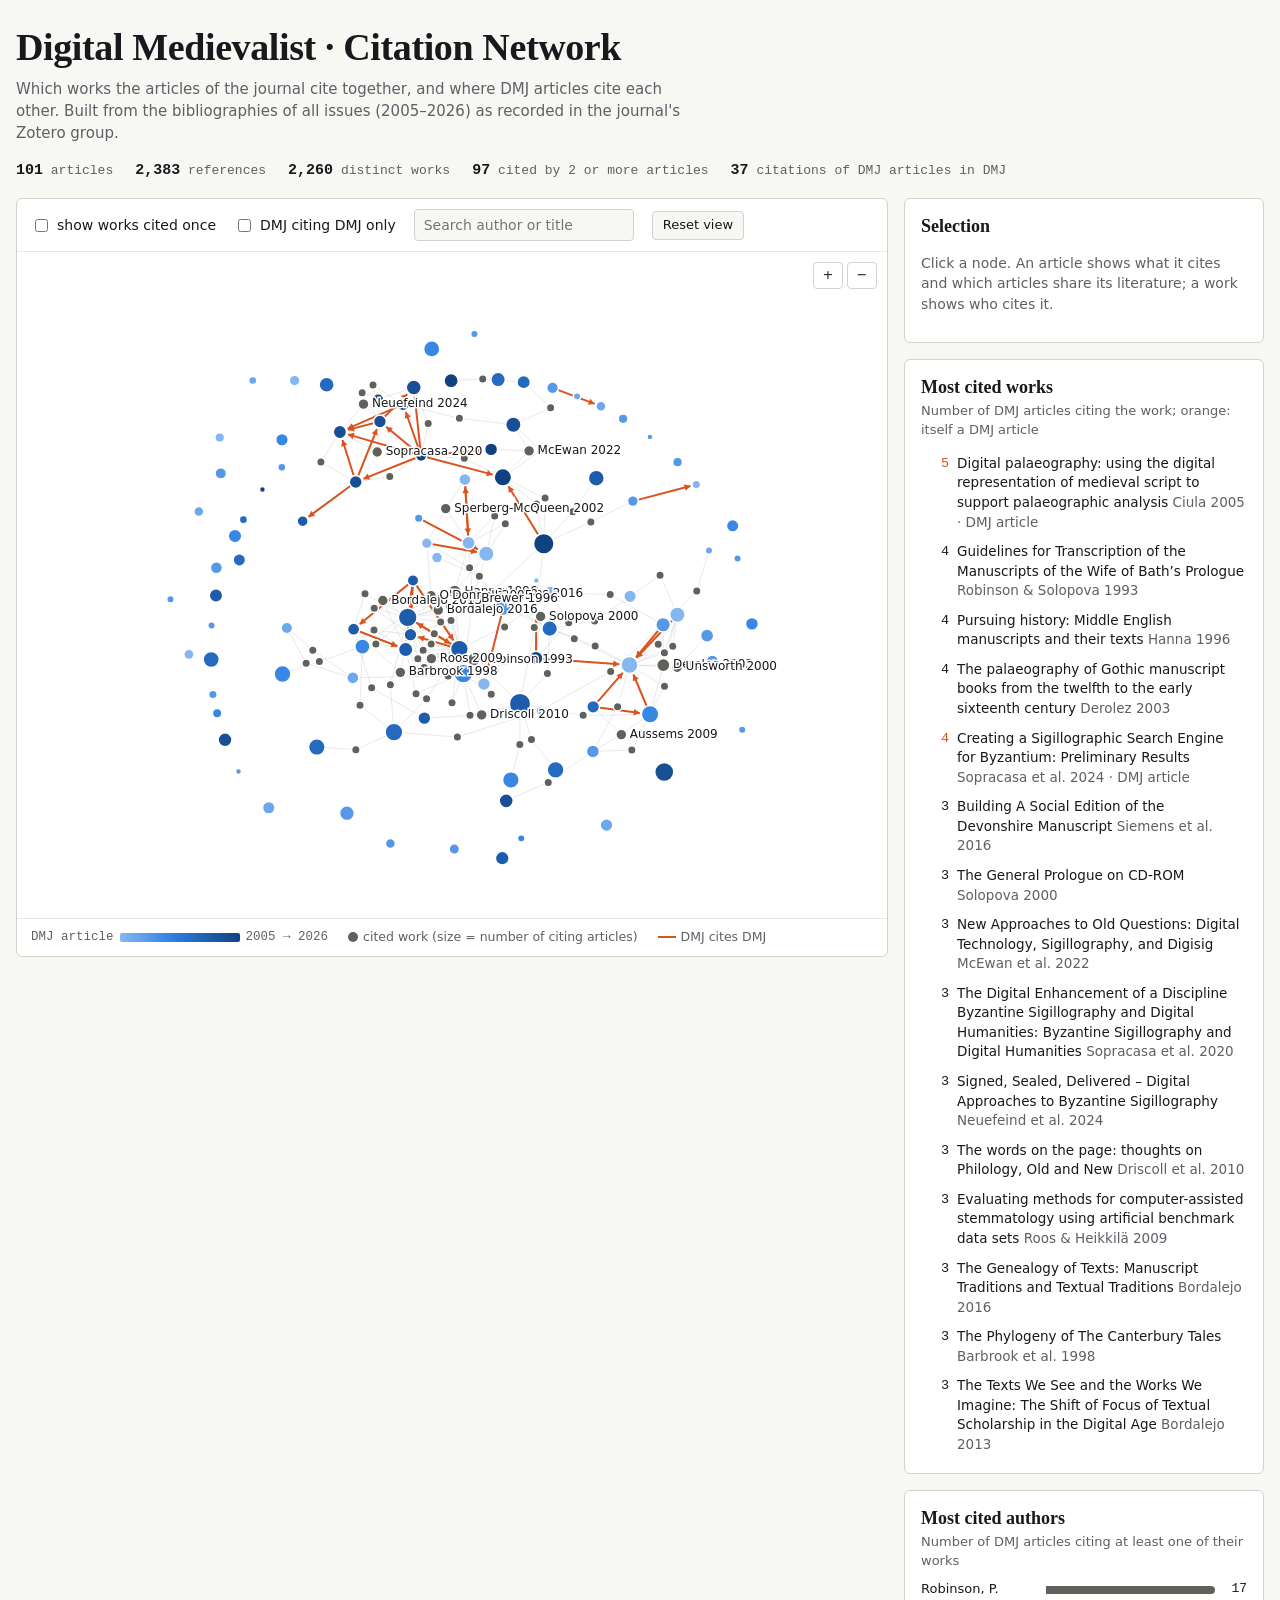
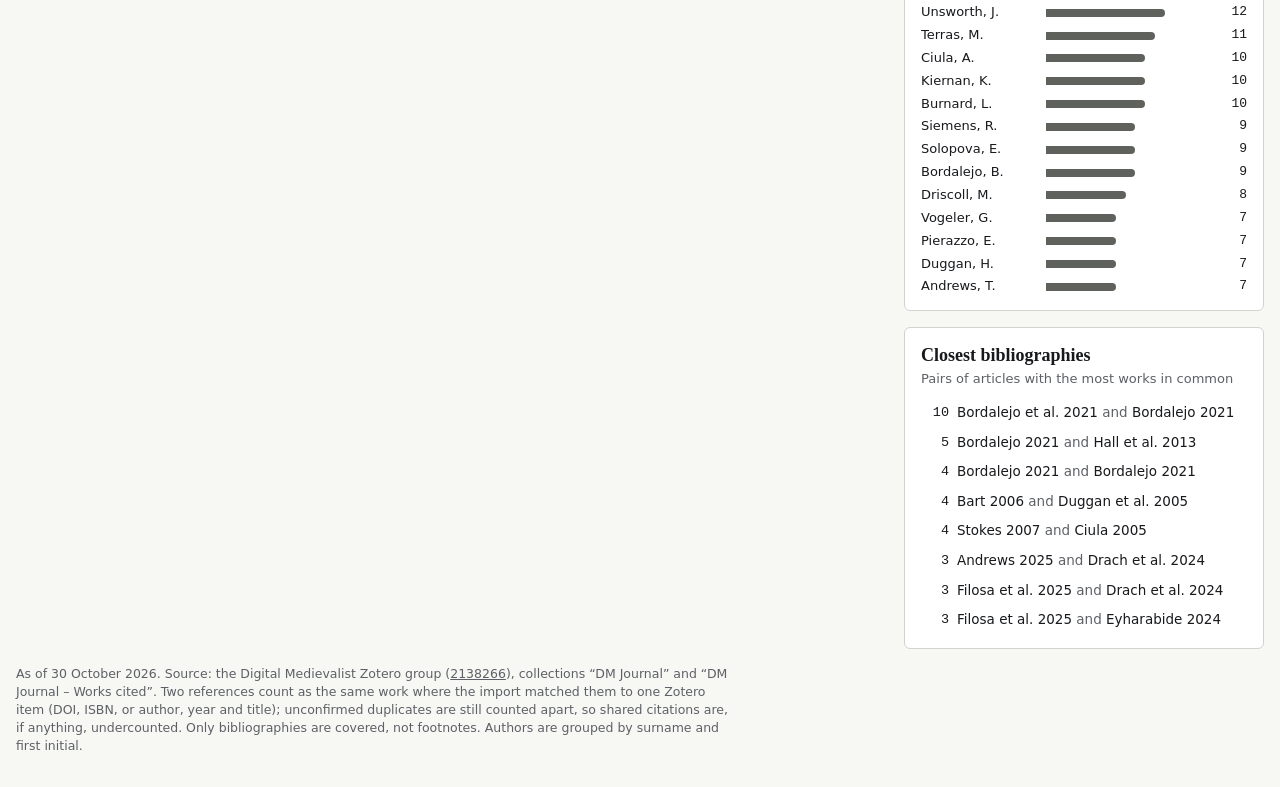
==== commit c0421d95: "OpenEdition theme when embedded; network fits the frame Co-Authored-By: Claude Opus 5.5 <noreply@ant" ====
--- a/index.html
+++ b/index.html
@@ -80,6 +80,51 @@
 .embed header h1 { font-size: 24px }
 .embed #canvas-box { height: min(70vh, 620px) }
 @media (min-width: 640px) and (max-width: 980px) { .embed aside { grid-template-columns: 1fr 1fr; align-items: start } .embed #detail { grid-column: 1 / -1 } }
+/* OpenEdition skin: what the journal's Lodel theme (serif + minimaliste + maquette.css) uses.
+   White ground, Georgia titles, Verdana for everything else, #104239 rules, #A2403D links and
+   buttons, grey uppercase rubrics with a rule beneath (as in the site's side bar), no rounded corners. */
+:root.oe {
+  --bg: #ffffff; --panel: #ffffff; --fg: #000000; --muted: #666666; --faint: #eeeeee; --rule: #dddddd;
+  --work: #bdbdbd; --work-shared: #8a8a8a; --edge: rgba(0,0,0,.12); --internal: #a2403d; --focus: #111111;
+  --line: #104239; --link: #a2403d;
+  --display: Georgia, serif; --body: Verdana, "DejaVu Sans", sans-serif; --mono: Verdana, "DejaVu Sans", sans-serif;
+}
+.oe body { font-size: 12px; line-height: 1.5 }
+.oe .wrap { padding-block: 0 12px; gap: 14px; border-top: 7px solid var(--line) }
+.oe header { padding-top: 10px }
+.oe header h1 { font: bold 20px/1.2 var(--display); letter-spacing: 0 }
+.oe header p { font: 13px/1.5 var(--display); color: var(--muted); text-align: justify }
+.oe .stats { font-size: 11px; gap: 4px 16px }
+.oe .stats b { font: bold 14px var(--display) }
+.oe .stage, .oe section.card { border: 0; border-radius: 0; background: none; padding: 0 }
+.oe .stage { border-top: 1px solid var(--line); border-bottom: 1px solid var(--line) }
+.oe .controls { padding: 8px 0; font-size: 12px; gap: 8px 14px }
+.oe .controls input[type=search] { border: 1px solid #000; border-radius: 0; background: #fff; padding: 3px 6px; font-size: 12px }
+.oe .controls button, .oe .zoombtn button { border: 0; border-radius: 0; background: var(--link); color: #fff; font-size: 11px; padding: 4px 9px; text-transform: uppercase; letter-spacing: .04em }
+.oe .controls button:hover, .oe .zoombtn button:hover { background: #111 }
+.oe .zoombtn button { width: 26px; padding: 3px 0; font-size: 13px }
+.oe #canvas-box { border-top: 1px solid var(--faint) }
+.oe .legend { padding: 8px 0; font-size: 11px; border-top: 1px solid var(--faint) }
+.oe .legend .ramp { font-family: var(--body) }
+.oe .tip, .oe .hint { border-radius: 0; box-shadow: none; border-color: #000; font-size: 12px }
+.oe .tip { font-family: var(--display); font-size: 13px }
+.oe .tip small { font-family: var(--body); font-size: 11px }
+.oe section.card h2 { font: 12px/1 var(--body); text-transform: uppercase; color: var(--muted); padding: .454em 0; margin: 0 0 8px; border-bottom: 2px solid var(--line) }
+.oe section.card h2 + p.sub { margin: 0 0 8px; font-size: 11px }
+.oe ol.rank li { font: 13px/1.4 var(--display); border-radius: 0; padding: 3px 0 }
+.oe ol.rank .n { font: bold 13px var(--display) }
+.oe ol.rank .t span { font: 11px var(--body) }
+.oe .bars { font: 13px var(--display) }
+.oe .bars .bar { border-radius: 0; background: var(--line) }
+.oe .bars .v { font: bold 13px var(--display) }
+.oe #detail h3 { font: bold 16px/1.25 var(--display) }
+.oe #detail .meta { font: 11px var(--body) }
+.oe #detail ul { font: 13px/1.45 var(--display) }
+.oe #detail a, .oe .linkish, .oe footer a { color: var(--link); text-decoration: none }
+.oe #detail a:hover, .oe .linkish:hover, .oe footer a:hover { color: #111 }
+.oe #detail .lbl { font-size: 10px; color: var(--muted) }
+.oe footer { font: 11px/1.5 var(--body); border-top: 1px solid var(--faint); padding-top: 8px; text-align: justify }
+.oe.notitle header { display: none }
 @media (prefers-reduced-motion: reduce) { * { transition: none !important } }
 </style>
 
@@ -132,16 +177,22 @@
 // scrolls the host page; zooming the network takes Ctrl/⌘ + wheel, two fingers or the buttons.
 const EMBED = params.has("embed") || framed;
 if (EMBED) document.documentElement.classList.add("embed");
+// On OpenEdition the page wears the journal's Lodel theme; ?skin=oe shows it outside an iframe,
+// ?skin=plain switches it off, and ?notitle hides the heading when the host page has its own.
+const OE = params.get("skin") === "oe" || (EMBED && params.get("skin") !== "plain");
+if (OE) document.documentElement.classList.add("oe");
+if (params.has("notitle")) document.documentElement.classList.add("notitle");
 const theme = params.get("theme") || (EMBED ? "light" : "");
 if (theme === "light" || theme === "dark") document.documentElement.dataset.theme = theme;
 
 const css = n => getComputedStyle(document.documentElement).getPropertyValue(n).trim();
 const isDark = () => css("color-scheme") === "dark";
 const RAMP_L = ["#86b6ef", "#6da7ec", "#5598e7", "#3987e5", "#2a78d6", "#256abf", "#1c5cab", "#184f95", "#104281"];
+const RAMP_OE = ["#7fb3a5", "#66a191", "#4f8f7f", "#3b7d6d", "#2b6b5c", "#1f5b4d", "#165042", "#104239", "#0b3029"];  // the journal's #104239
 const RAMP_D = ["#184f95", "#1c5cab", "#256abf", "#2a78d6", "#3987e5", "#5598e7", "#6da7ec", "#86b6ef", "#9ec5f4"];  // older = nearer the dark surface
 let yearColor;
 function setRamp() {
-  const r = isDark() ? RAMP_D : RAMP_L;
+  const r = OE ? RAMP_OE : isDark() ? RAMP_D : RAMP_L;
   yearColor = d3.scaleQuantize().domain([2005, 2027]).range(r);
   $("#ramp").style.background = `linear-gradient(90deg, ${r.join(",")})`;
 }
@@ -183,7 +234,17 @@
     .force("charge", d3.forceManyBody().strength(d => d.kind === "article" ? -90 : d.n > 1 ? -30 : -4).distanceMax(320))
     .force("collide", d3.forceCollide(d => d.r + 1.2))
     .force("x", d3.forceX(0).strength(0.045)).force("y", d3.forceY(0).strength(0.06))
-    .alphaDecay(0.03).on("tick", draw);
+    .alphaDecay(0.03).on("tick", () => { draw(); if (!moved && sim.alpha() < 0.12 && !fitted) { fitted = true; fit(); } });
+  fitted = false;
+}
+let moved = false, fitted = false;
+function fit(duration = 600) {
+  if (!nodes.length || !W) return;
+  const xs = nodes.map(n => n.x), ys = nodes.map(n => n.y), pad = 24;
+  const [x0, x1, y0, y1] = [Math.min(...xs), Math.max(...xs), Math.min(...ys), Math.max(...ys)];
+  const k = Math.min(2, (W - 2 * pad) / Math.max(1, x1 - x0), (H - 2 * pad) / Math.max(1, y1 - y0));
+  const t = d3.zoomIdentity.translate(-(x0 + x1) / 2 * k, -(y0 + y1) / 2 * k).scale(k);
+  d3.select(cv).transition().duration(duration).call(zoom.transform, t);
 }
 function resize() {
   const r = box.getBoundingClientRect(), dpr = devicePixelRatio || 1;
@@ -248,10 +309,10 @@
   if (e.type === "wheel") { if (e.ctrlKey || e.metaKey) return true; showHint(`${/Mac/.test(navigator.platform) ? "⌘" : "Ctrl"} + scroll to zoom`); return false; }
   if (e.type === "touchstart") return e.touches.length > 1;
   return !e.button;
-}).on("zoom", e => { transform = e.transform; draw(); });
+}).on("zoom", e => { transform = e.transform; if (e.sourceEvent) moved = true; draw(); });
 d3.select(cv).call(zoom).on("dblclick.zoom", null);
-$("#zin").addEventListener("click", () => d3.select(cv).transition().duration(250).call(zoom.scaleBy, 1.5));
-$("#zout").addEventListener("click", () => d3.select(cv).transition().duration(250).call(zoom.scaleBy, 1 / 1.5));
+$("#zin").addEventListener("click", () => (moved = true) && d3.select(cv).transition().duration(250).call(zoom.scaleBy, 1.5));
+$("#zout").addEventListener("click", () => (moved = true) && d3.select(cv).transition().duration(250).call(zoom.scaleBy, 1 / 1.5));
 cv.addEventListener("pointermove", e => {
   const r = cv.getBoundingClientRect(), n = nodeAt(e.clientX - r.left, e.clientY - r.top);
   if (n !== hover) { hover = n; draw(); }
@@ -296,7 +357,7 @@
 function focusOn(id) {
   if (!nodeById.has(id)) { $("#show-single").checked = true; $("#only-internal").checked = false; build(); }
   const n = nodeById.get(id); if (!n) return;
-  select(n);
+  select(n); moved = true;
   const k = Math.max(transform.k, 1.4);
   d3.select(cv).transition().duration(500).call(zoom.transform, d3.zoomIdentity.translate(-(n.x || 0) * k, -(n.y || 0) * k).scale(k));
 }
@@ -318,7 +379,7 @@
 $("#show-single").addEventListener("change", build);
 $("#only-internal").addEventListener("change", build);
 $("#q").addEventListener("input", e => { query = e.target.value.trim().toLowerCase(); draw(); });
-$("#reset").addEventListener("click", () => { select(null); d3.select(cv).transition().duration(400).call(zoom.transform, d3.zoomIdentity.scale(0.85)); });
+$("#reset").addEventListener("click", () => { select(null); moved = false; fit(400); });
 matchMedia("(prefers-color-scheme: dark)").addEventListener("change", () => { setRamp(); draw(); });
 new MutationObserver(() => { setRamp(); draw(); }).observe(document.documentElement, { attributes: true, attributeFilter: ["data-theme"] });
 new ResizeObserver(resize).observe(box);
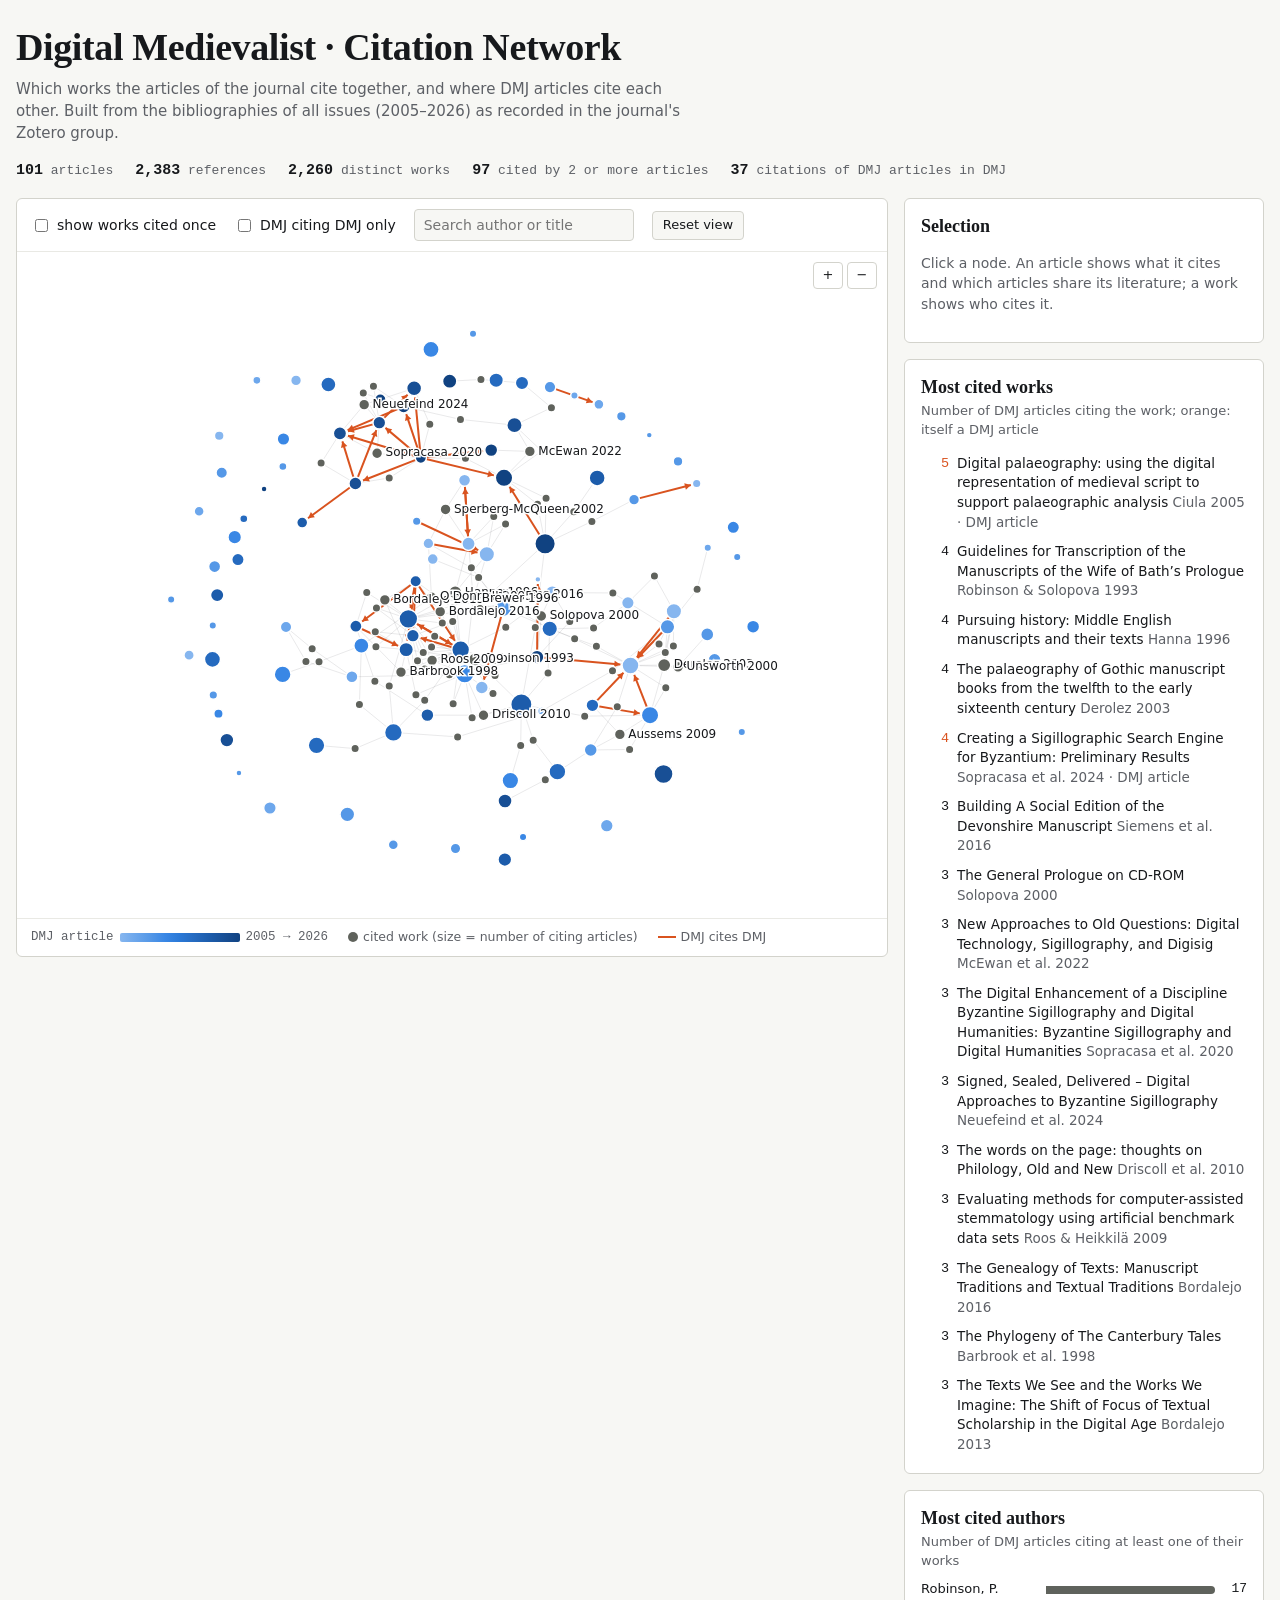
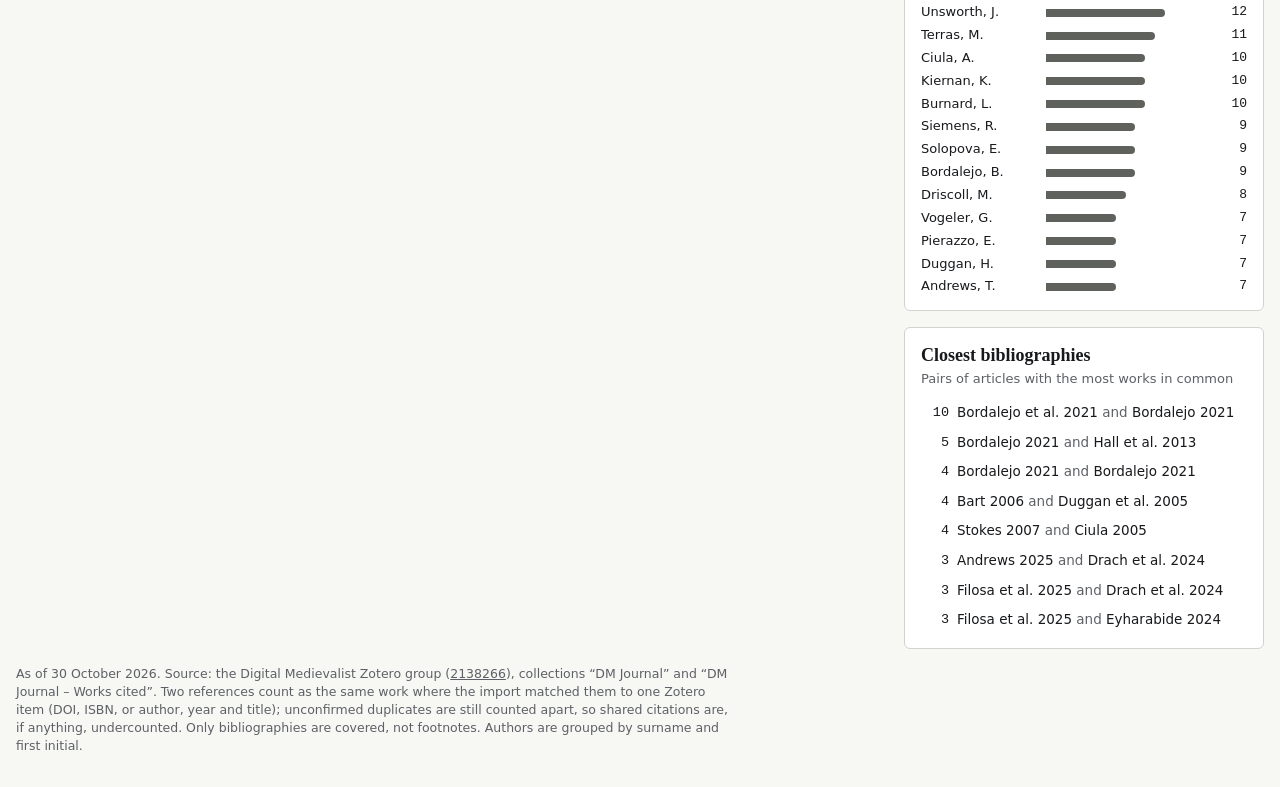
==== commit 5218d6ce: "Embed notice; README describes data, embedding and updates Co-Authored-By: Claude Opus 5.5 <noreply@" ====
--- a/index.html
+++ b/index.html
@@ -125,12 +125,18 @@
 .oe #detail .lbl { font-size: 10px; color: var(--muted) }
 .oe footer { font: 11px/1.5 var(--body); border-top: 1px solid var(--faint); padding-top: 8px; text-align: justify }
 .oe.notitle header { display: none }
+.embed-note { display: flex; flex-wrap: wrap; justify-content: space-between; gap: 2px 12px; font-size: 11px; color: var(--muted); padding-top: 6px }
+.embed-note a { color: var(--muted) }
+.oe .embed-note { font-family: var(--body) }
+.oe .embed-note a { color: var(--link); text-decoration: none }
+.oe .embed-note a:hover { color: #111 }
 @media (prefers-reduced-motion: reduce) { * { transition: none !important } }
 </style>
 
 </head>
 <body>
 <div class="wrap">
+  <p class="embed-note" id="embed-note" hidden><span>Embedded content from <span id="embed-host">digitalmedievalist.github.io</span>: no cookies, no tracking.</span><a id="embed-full" href="./">Open as a full page ↗</a></p>
   <header>
     <h1>Digital Medievalist · Citation Network</h1>
     <p>Which works the articles of the journal cite together, and where DMJ articles cite each other. Built from the bibliographies of all issues (2005–2026) as recorded in the journal's Zotero group.</p>
@@ -182,6 +188,12 @@
 const OE = params.get("skin") === "oe" || (EMBED && params.get("skin") !== "plain");
 if (OE) document.documentElement.classList.add("oe");
 if (params.has("notitle")) document.documentElement.classList.add("notitle");
+// Tell the reader that this part of the host page comes from elsewhere, and where.
+if (EMBED) {
+  $("#embed-note").hidden = false;
+  if (location.host) $("#embed-host").textContent = location.host;
+  $("#embed-full").href = location.pathname;
+}
 const theme = params.get("theme") || (EMBED ? "light" : "");
 if (theme === "light" || theme === "dark") document.documentElement.dataset.theme = theme;
 
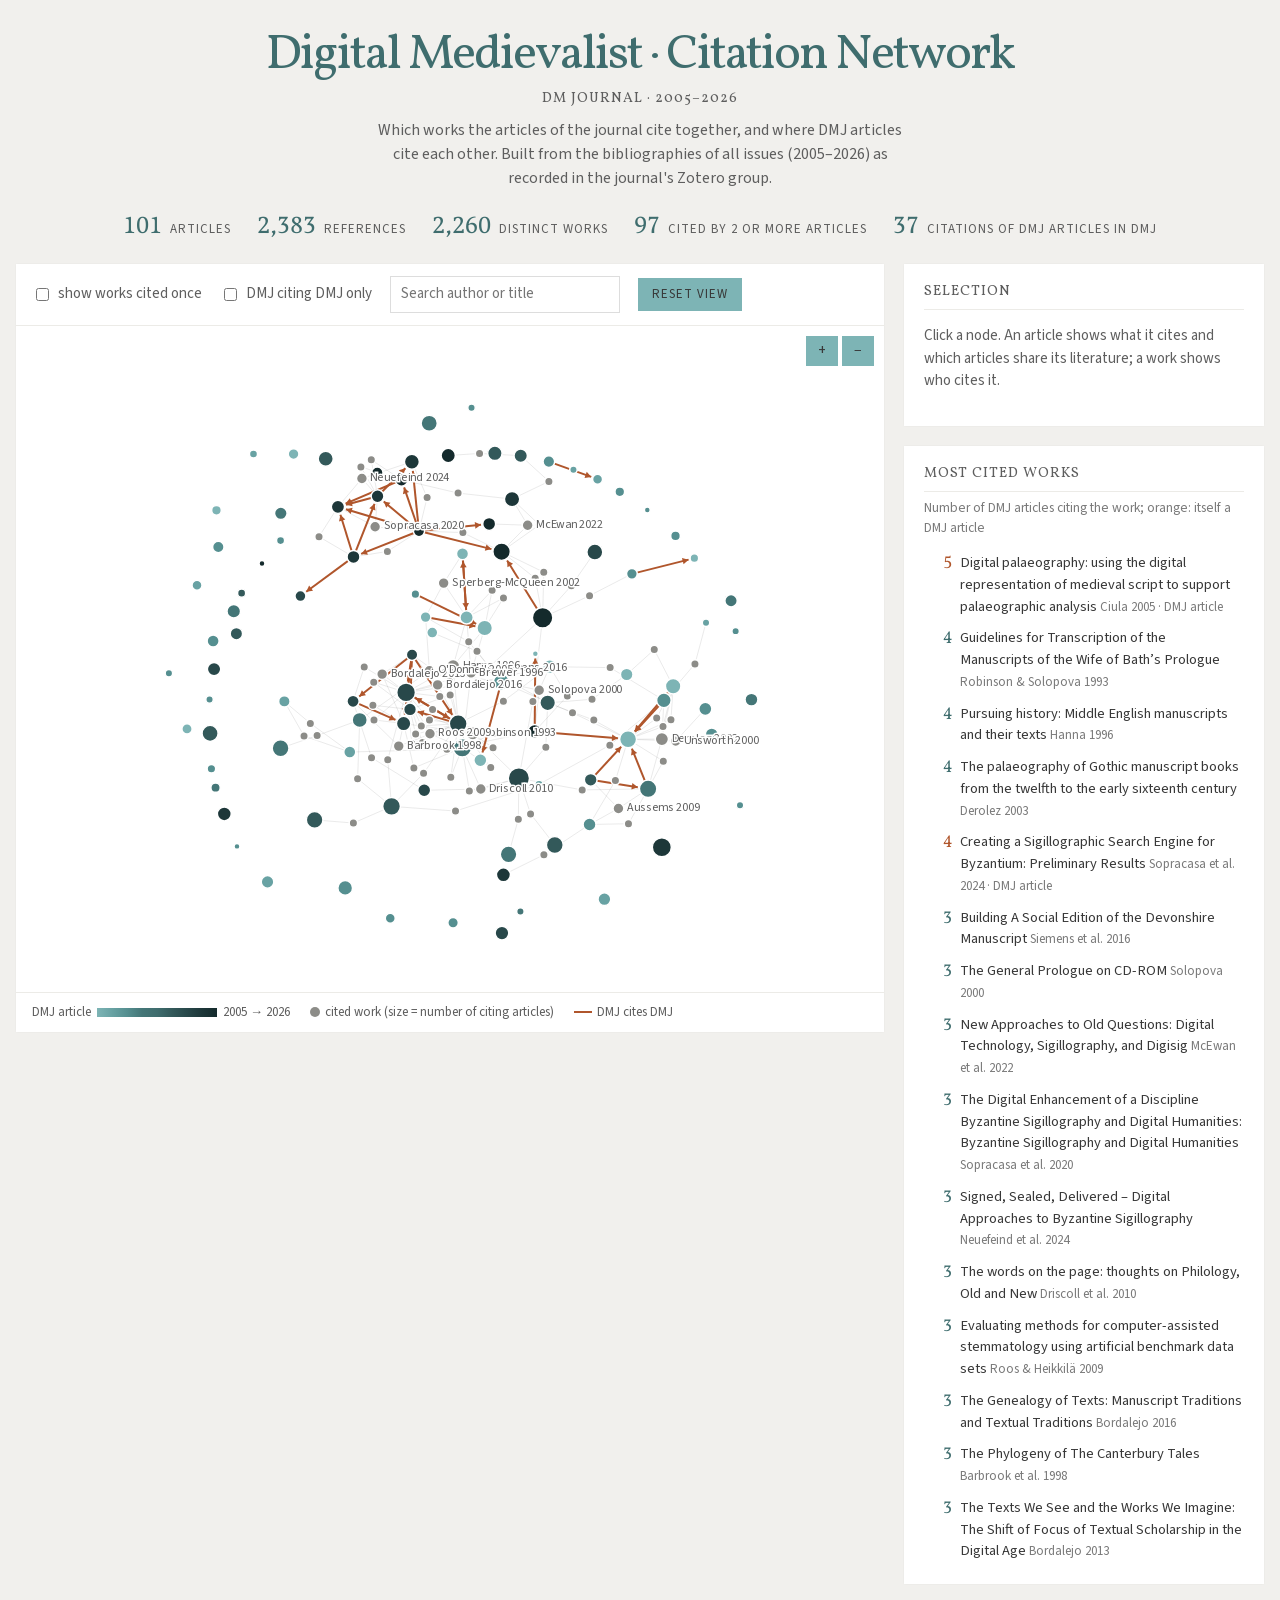
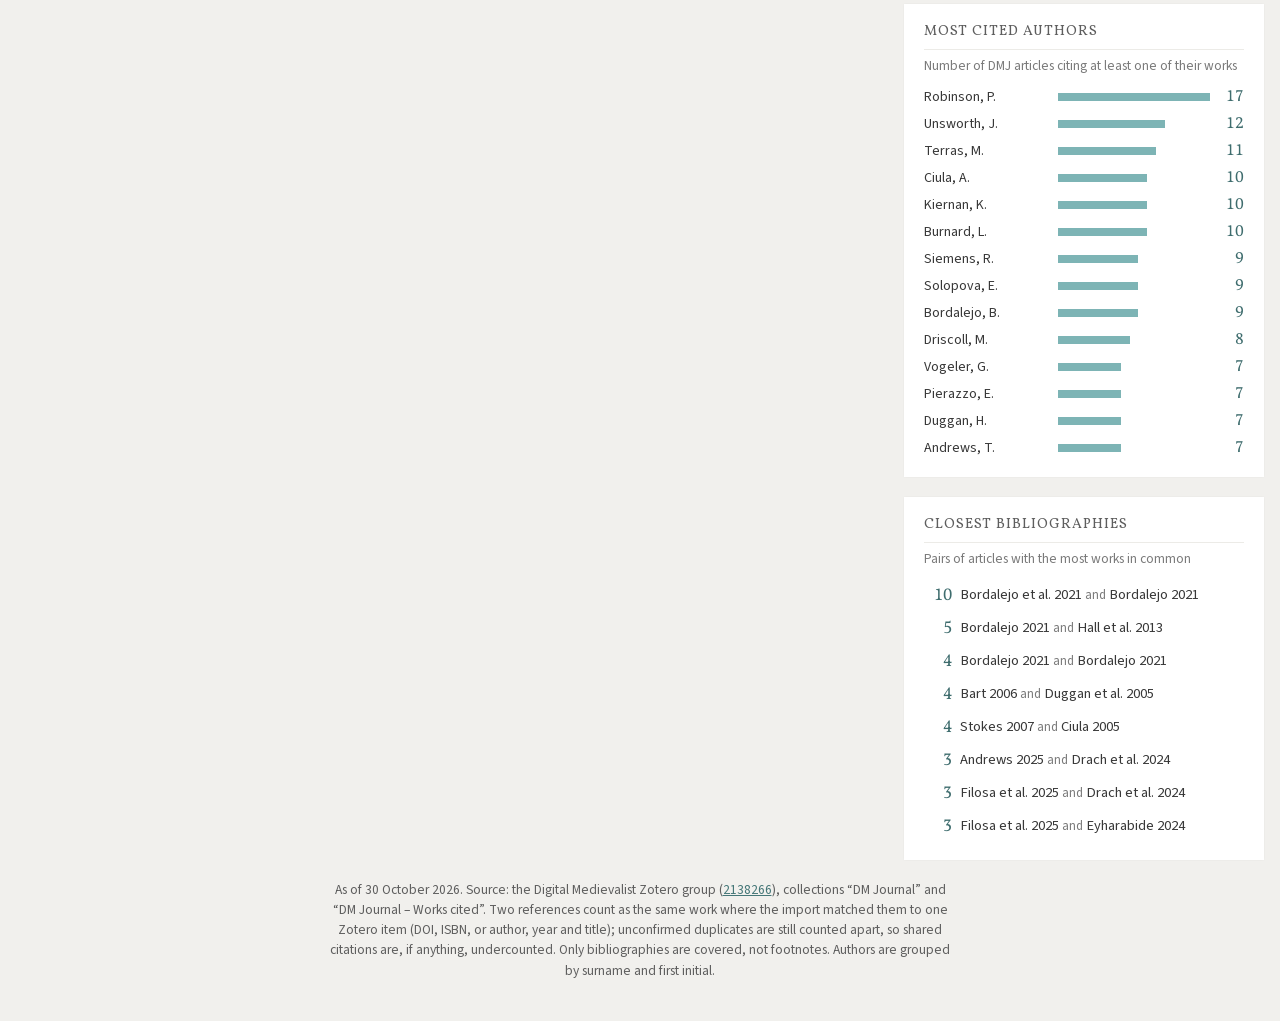
==== commit ac882735: "Design of digitalmedievalist.org; fonts bundled Co-Authored-By: Claude Opus 5.5 <noreply@anthropic.c" ====
--- a/index.html
+++ b/index.html
@@ -9,73 +9,75 @@
 <meta name="claude:viewport-fit-sides" content="cover">
 <meta name="description" content="Which works the articles of Digital Medievalist cite together, and where DMJ articles cite each other.">
 <base target="_blank">
+<link rel="stylesheet" href="fonts/fonts.css">
 <style>
 /* Layout: a working desk. The network fills the left, a reading column of lists and the selected record on the right.
-   No web fonts and no third-party requests: the page is meant to sit in an iframe on journals.openedition.org. */
+   Corporate design of digitalmedievalist.org (WordPress, theme Nucleare): Vollkorn for titles, Source Sans for text,
+   warm grey ground with white panels, slate teal for title and links, #7db4b5 buttons in spaced capitals, square corners.
+   One light theme, as on the website. Fonts are bundled with the page: no third-party requests. */
 :root {
-  --bg: #f7f7f4; --panel: #ffffff; --fg: #17191c; --muted: #5d6066; --faint: #e9e9e4; --rule: #d3d3cc;
-  --work: #9a9c96; --work-shared: #5f625c; --edge: rgba(40,44,52,.13); --internal: #d9531f; --focus: #17191c;
-  --display: "Iowan Old Style", "Palatino Linotype", Palatino, "Book Antiqua", Georgia, serif;
-  --body: system-ui, -apple-system, "Segoe UI", Roboto, "Helvetica Neue", Arial, sans-serif;
-  --mono: ui-monospace, "SF Mono", Menlo, Consolas, monospace;
-}
-@media (prefers-color-scheme: dark) { :root:not([data-theme="light"]) {
-  --bg: #161718; --panel: #1f2022; --fg: #eeede8; --muted: #a9aaa4; --faint: #2c2d2f; --rule: #3a3b3d;
-  --work: #6d6f6a; --work-shared: #a9aba5; --edge: rgba(220,222,214,.12); --internal: #f07a4c; --focus: #ffffff; color-scheme: dark } }
-:root[data-theme="dark"] {
-  --bg: #161718; --panel: #1f2022; --fg: #eeede8; --muted: #a9aaa4; --faint: #2c2d2f; --rule: #3a3b3d;
-  --work: #6d6f6a; --work-shared: #a9aba5; --edge: rgba(220,222,214,.12); --internal: #f07a4c; --focus: #ffffff; color-scheme: dark }
-body { background: var(--bg); color: var(--fg); font-family: var(--body); font-size: 15px; line-height: 1.45 }
-.wrap { padding-left: max(16px, env(safe-area-inset-left, 0px)); padding-right: max(16px, env(safe-area-inset-right, 0px)); padding-block: 20px 32px; max-width: 1480px; margin: 0 auto; display: grid; gap: 16px }
-header h1 { font-family: var(--display); font-weight: 600; font-size: clamp(26px, 3.2vw, 38px); margin: 0; letter-spacing: -.01em; text-wrap: balance }
-header p { margin: 4px 0 0; color: var(--muted); max-width: 72ch }
-.stats { display: flex; flex-wrap: wrap; gap: 8px 22px; font-family: var(--mono); font-size: 13px; color: var(--muted) }
-.stats b { color: var(--fg); font-weight: 600; font-size: 15px; font-variant-numeric: tabular-nums }
-.grid { display: grid; grid-template-columns: minmax(0, 1fr) 360px; gap: 16px; align-items: start }
+  --bg: #f1f0ed; --panel: #ffffff; --fg: #5e5e5e; --strong: #383838; --muted: #7a7a7a; --faint: #ecebe7; --rule: #dddddd;
+  --title: #3f6d6e; --link: #447677; --button: #7db4b5; --button-fg: #383838; --line: #3f6d6e;
+  --work: #c4c4c0; --work-shared: #8c8c88; --edge: rgba(56,56,56,.13); --internal: #b0562c; --focus: #383838;
+  --display: Vollkorn, Georgia, serif; --body: "Source Sans 3", "Source Sans Pro", "Helvetica Neue", Arial, sans-serif;
+  --mono: "Source Sans 3", "Source Sans Pro", "Helvetica Neue", Arial, sans-serif;
+  --shadow: 0 0 2px rgba(0,0,0,.05);
+}
+body { background: var(--bg); color: var(--fg); font-family: var(--body); font-size: 16px; line-height: 1.5 }
+.wrap { padding-left: max(16px, env(safe-area-inset-left, 0px)); padding-right: max(16px, env(safe-area-inset-right, 0px)); padding-block: 28px 40px; max-width: 1480px; margin: 0 auto; display: grid; gap: 20px }
+header { text-align: center; display: grid; gap: 6px; justify-items: center }
+header h1 { font-family: var(--display); font-weight: 400; font-size: clamp(32px, 4.4vw, 50px); line-height: 1.1; color: var(--title); margin: 0; letter-spacing: -2px; text-wrap: balance }
+header .eyebrow { font: 14px var(--display); text-transform: uppercase; letter-spacing: 1px; color: var(--fg) }
+header p { margin: 4px 0 0; color: var(--fg); max-width: 68ch }
+.stats { display: flex; flex-wrap: wrap; justify-content: center; gap: 6px 26px; font-size: 13px; text-transform: uppercase; letter-spacing: 1px; color: var(--fg) }
+.stats b { font: 400 24px var(--display); letter-spacing: 0; color: var(--title); text-transform: none; font-variant-numeric: lining-nums tabular-nums; margin-right: 4px }
+.grid { display: grid; grid-template-columns: minmax(0, 1fr) 360px; gap: 20px; align-items: start }
 @media (max-width: 980px) { .grid { grid-template-columns: minmax(0, 1fr) } }
-.stage { background: var(--panel); border: 1px solid var(--rule); border-radius: 6px; overflow: hidden; display: grid; grid-template-rows: auto 1fr auto; min-width: 0 }
-.controls { display: flex; flex-wrap: wrap; gap: 10px 18px; align-items: center; padding: 10px 14px; border-bottom: 1px solid var(--faint); font-size: 14px }
+.stage { background: var(--panel); box-shadow: var(--shadow); overflow: hidden; display: grid; grid-template-rows: auto 1fr auto; min-width: 0 }
+.controls { display: flex; flex-wrap: wrap; gap: 10px 18px; align-items: center; padding: 12px 16px; border-bottom: 1px solid var(--faint); font-size: 15px }
 .controls label { display: inline-flex; gap: 6px; align-items: center; cursor: pointer }
-.controls input[type=search] { font: inherit; padding: 5px 9px; border: 1px solid var(--rule); border-radius: 4px; background: var(--bg); color: var(--fg); width: 220px; max-width: 100% }
+.controls input[type=search] { font: inherit; padding: 6px 10px; border: 1px solid var(--rule); border-radius: 0; background: #fff; color: var(--strong); width: 230px; max-width: 100% }
 button { font: inherit; color: var(--fg) }
-.controls button, .zoombtn button { font-size: 13px; padding: 4px 10px; border: 1px solid var(--rule); border-radius: 4px; background: var(--bg); cursor: pointer }
+.controls button, .zoombtn button { font-size: 13px; padding: 7px 14px; border: 0; border-radius: 0; background: var(--button); color: var(--button-fg); text-transform: uppercase; letter-spacing: 1px; cursor: pointer }
+.controls button:hover, .zoombtn button:hover { background: var(--title); color: #fff }
 :focus-visible { outline: 2px solid var(--focus); outline-offset: 2px }
 #canvas-box { position: relative; height: min(74vh, 760px); min-height: 420px }
 canvas { display: block; width: 100%; height: 100%; cursor: grab; touch-action: none }
 .embed canvas { touch-action: pan-y }
 .zoombtn { position: absolute; right: 10px; top: 10px; display: flex; gap: 4px }
-.zoombtn button { width: 30px; padding: 3px 0; background: var(--panel) }
-.hint { position: absolute; left: 50%; top: 50%; transform: translate(-50%, -50%); background: var(--panel); border: 1px solid var(--rule); border-radius: 4px; padding: 8px 12px; font-size: 13px; pointer-events: none }
-.tip { position: absolute; pointer-events: none; background: var(--panel); color: var(--fg); border: 1px solid var(--rule); border-radius: 4px; padding: 7px 9px; font-size: 13px; max-width: 300px; box-shadow: 0 4px 14px rgba(0,0,0,.12) }
-.tip small { display: block; color: var(--muted); font-family: var(--mono); font-size: 11.5px; margin-top: 2px }
-.legend { display: flex; flex-wrap: wrap; gap: 8px 20px; align-items: center; padding: 9px 14px; border-top: 1px solid var(--faint); font-size: 12.5px; color: var(--muted) }
-.legend .ramp { display: inline-flex; align-items: center; gap: 6px; font-family: var(--mono) }
-.legend .ramp i { display: inline-block; width: 120px; height: 9px; border-radius: 2px }
+.zoombtn button { width: 32px; padding: 4px 0; font-size: 15px }
+.hint { position: absolute; left: 50%; top: 50%; transform: translate(-50%, -50%); background: var(--panel); box-shadow: 0 0 6px rgba(0,0,0,.12); padding: 8px 12px; font-size: 14px; pointer-events: none }
+.tip { position: absolute; pointer-events: none; background: var(--panel); color: var(--strong); box-shadow: 0 1px 8px rgba(0,0,0,.14); padding: 8px 10px; font: 15px/1.3 var(--display); max-width: 300px }
+.tip small { display: block; color: var(--fg); font: 12.5px/1.35 var(--body); margin-top: 3px }
+.legend { display: flex; flex-wrap: wrap; gap: 8px 20px; align-items: center; padding: 10px 16px; border-top: 1px solid var(--faint); font-size: 13px; color: var(--fg) }
+.legend .ramp { display: inline-flex; align-items: center; gap: 6px }
+.legend .ramp i { display: inline-block; width: 120px; height: 9px }
 .sw { display: inline-block; width: 10px; height: 10px; border-radius: 50%; vertical-align: -1px; margin-right: 5px }
 .ln { display: inline-block; width: 18px; height: 2px; vertical-align: 3px; margin-right: 5px }
-aside { display: grid; gap: 16px; min-width: 0 }
-section.card { background: var(--panel); border: 1px solid var(--rule); border-radius: 6px; padding: 14px 16px; min-width: 0 }
-section.card h2 { font-family: var(--display); font-weight: 600; font-size: 18px; margin: 0 0 8px }
-section.card h2 + p.sub { margin: -6px 0 10px; color: var(--muted); font-size: 13px }
+aside { display: grid; gap: 20px; min-width: 0 }
+section.card { background: var(--panel); box-shadow: var(--shadow); padding: 18px 20px; min-width: 0 }
+section.card h2 { font: 400 14px var(--display); text-transform: uppercase; letter-spacing: 1px; color: var(--fg); margin: 0 0 10px; padding-bottom: 8px; border-bottom: 1px solid var(--faint) }
+section.card h2 + p.sub { margin: -4px 0 10px; color: var(--muted); font-size: 13.5px }
 ol.rank { list-style: none; margin: 0; padding: 0; display: grid; gap: 2px }
-ol.rank li { display: grid; grid-template-columns: 26px minmax(0, 1fr); gap: 8px; padding: 4px 2px; border-radius: 3px; cursor: pointer; font-size: 13.5px }
+ol.rank li { display: grid; grid-template-columns: 26px minmax(0, 1fr); gap: 8px; padding: 4px 2px; cursor: pointer; font-size: 14.5px; color: var(--strong) }
 ol.rank li:hover, ol.rank li:focus-visible { background: var(--faint); outline: none }
-ol.rank .n { font-family: var(--mono); font-variant-numeric: tabular-nums; text-align: right; color: var(--fg) }
+ol.rank .n { font: 17px var(--display); font-variant-numeric: lining-nums tabular-nums; text-align: right; color: var(--title) }
 ol.rank .t { min-width: 0 }
-ol.rank .t span { color: var(--muted) }
-.bars { display: grid; grid-template-columns: minmax(0, 9em) minmax(0, 1fr) 24px; gap: 4px 8px; align-items: center; font-size: 13px }
-.bars .bar { display: block; height: 8px; border-radius: 0 4px 4px 0; background: var(--work-shared) }
-.bars .v { font-family: var(--mono); text-align: right; font-variant-numeric: tabular-nums }
+ol.rank .t span { color: var(--muted); font-size: 13px }
+.bars { display: grid; grid-template-columns: minmax(0, 9em) minmax(0, 1fr) 26px; gap: 5px 8px; align-items: center; font-size: 14px; color: var(--strong) }
+.bars .bar { display: block; height: 8px; background: var(--button) }
+.bars .v { font: 16px var(--display); text-align: right; font-variant-numeric: lining-nums tabular-nums; color: var(--title) }
 .bars .nm { overflow: hidden; text-overflow: ellipsis; white-space: nowrap }
-#detail .empty { color: var(--muted); font-size: 14px }
-#detail h3 { font-family: var(--display); font-weight: 600; font-size: 17px; margin: 0 0 4px; text-wrap: balance }
-#detail .meta { font-family: var(--mono); font-size: 12px; color: var(--muted); margin-bottom: 8px }
-#detail ul { margin: 6px 0 0; padding-left: 18px; font-size: 13.5px; display: grid; gap: 3px }
-#detail a, .linkish { color: var(--fg) }
-.linkish { background: none; border: 0; padding: 0; text-decoration: underline; cursor: pointer; text-align: left; font-size: inherit }
-#detail .lbl { text-transform: uppercase; letter-spacing: .06em; font-size: 11px; color: var(--muted); margin-top: 10px }
-footer { color: var(--muted); font-size: 12.5px; max-width: 90ch }
-footer a { color: var(--muted) }
+#detail .empty { color: var(--fg); font-size: 15px }
+#detail h3 { font: 400 22px/1.2 var(--display); letter-spacing: -.5px; color: var(--strong); margin: 0 0 6px; text-wrap: balance }
+#detail .meta { font-size: 13px; color: var(--muted); margin-bottom: 8px }
+#detail ul { margin: 6px 0 0; padding-left: 18px; font-size: 14.5px; display: grid; gap: 3px }
+#detail a, .linkish { color: var(--link) }
+.linkish { background: none; border: 0; padding: 0; text-decoration: none; cursor: pointer; text-align: left; font-size: inherit }
+#detail a:hover, .linkish:hover { text-decoration: underline }
+#detail .lbl { text-transform: uppercase; letter-spacing: 1px; font-size: 12px; color: var(--muted); margin-top: 12px }
+footer { color: var(--fg); font-size: 13.5px; max-width: 90ch; margin: 0 auto; text-align: center }
+footer a { color: var(--link) }
 .embed .wrap { padding-block: 12px 16px; gap: 12px }
 .embed header h1 { font-size: 24px }
 .embed #canvas-box { height: min(70vh, 620px) }
@@ -86,12 +88,17 @@
 :root.oe {
   --bg: #ffffff; --panel: #ffffff; --fg: #000000; --muted: #666666; --faint: #eeeeee; --rule: #dddddd;
   --work: #bdbdbd; --work-shared: #8a8a8a; --edge: rgba(0,0,0,.12); --internal: #a2403d; --focus: #111111;
-  --line: #104239; --link: #a2403d;
+  --line: #104239; --link: #a2403d; --title: #000000; --strong: #000000; --button: #a2403d; --button-fg: #ffffff; --shadow: none;
   --display: Georgia, serif; --body: Verdana, "DejaVu Sans", sans-serif; --mono: Verdana, "DejaVu Sans", sans-serif;
 }
 .oe body { font-size: 12px; line-height: 1.5 }
 .oe .wrap { padding-block: 0 12px; gap: 14px; border-top: 7px solid var(--line) }
-.oe header { padding-top: 10px }
+.oe header { padding-top: 10px; text-align: left; justify-items: start; gap: 0 }
+.oe header .eyebrow { display: none }
+.oe .stats { justify-content: flex-start; text-transform: none; letter-spacing: 0 }
+.oe footer { margin: 0; text-align: justify }
+.oe .tip { box-shadow: none; border: 1px solid #000 }
+.oe .hint { box-shadow: none; border: 1px solid #000 }
 .oe header h1 { font: bold 20px/1.2 var(--display); letter-spacing: 0 }
 .oe header p { font: 13px/1.5 var(--display); color: var(--muted); text-align: justify }
 .oe .stats { font-size: 11px; gap: 4px 16px }
@@ -139,6 +146,7 @@
   <p class="embed-note" id="embed-note" hidden><span>Embedded content from <span id="embed-host">digitalmedievalist.github.io</span>: no cookies, no tracking.</span><a id="embed-full" href="./">Open as a full page ↗</a></p>
   <header>
     <h1>Digital Medievalist · Citation Network</h1>
+    <span class="eyebrow">DM Journal · 2005–2026</span>
     <p>Which works the articles of the journal cite together, and where DMJ articles cite each other. Built from the bibliographies of all issues (2005–2026) as recorded in the journal's Zotero group.</p>
   </header>
   <div class="stats" id="stats"></div>
@@ -199,7 +207,7 @@
 
 const css = n => getComputedStyle(document.documentElement).getPropertyValue(n).trim();
 const isDark = () => css("color-scheme") === "dark";
-const RAMP_L = ["#86b6ef", "#6da7ec", "#5598e7", "#3987e5", "#2a78d6", "#256abf", "#1c5cab", "#184f95", "#104281"];
+const RAMP_L = ["#7db4b5", "#68a2a3", "#558f90", "#447677", "#3f6d6e", "#33595a", "#28484a", "#1d3739", "#142a2c"];  // digitalmedievalist.org teal
 const RAMP_OE = ["#7fb3a5", "#66a191", "#4f8f7f", "#3b7d6d", "#2b6b5c", "#1f5b4d", "#165042", "#104239", "#0b3029"];  // the journal's #104239
 const RAMP_D = ["#184f95", "#1c5cab", "#256abf", "#2a78d6", "#3987e5", "#5598e7", "#6da7ec", "#86b6ef", "#9ec5f4"];  // older = nearer the dark surface
 let yearColor;
--- a/fonts/fonts.css
+++ b/fonts/fonts.css
@@ -0,0 +1,97 @@
+/* Vollkorn and Source Sans 3 (SIL OFL 1.1, see OFL-*.txt), latin + latin-ext, from Google Fonts */
+@font-face {
+  font-family: 'Source Sans 3';
+  font-style: italic;
+  font-weight: 400;
+  font-display: swap;
+  src: url(SourceSans3-italic-latin-ext.woff2) format('woff2');
+  unicode-range: U+0100-02BA, U+02BD-02C5, U+02C7-02CC, U+02CE-02D7, U+02DD-02FF, U+0304, U+0308, U+0329, U+1D00-1DBF, U+1E00-1E9F, U+1EF2-1EFF, U+2020, U+20A0-20AB, U+20AD-20C4, U+2113, U+2C60-2C7F, U+A720-A7FF;
+}
+@font-face {
+  font-family: 'Source Sans 3';
+  font-style: italic;
+  font-weight: 400;
+  font-display: swap;
+  src: url(SourceSans3-italic-latin.woff2) format('woff2');
+  unicode-range: U+0000-00FF, U+0131, U+0152-0153, U+02BB-02BC, U+02C6, U+02DA, U+02DC, U+0304, U+0308, U+0329, U+2000-206F, U+20AC, U+2122, U+2191, U+2193, U+2212, U+2215, U+FEFF, U+FFFD;
+}
+@font-face {
+  font-family: 'Source Sans 3';
+  font-style: normal;
+  font-weight: 400;
+  font-display: swap;
+  src: url(SourceSans3-latin-ext.woff2) format('woff2');
+  unicode-range: U+0100-02BA, U+02BD-02C5, U+02C7-02CC, U+02CE-02D7, U+02DD-02FF, U+0304, U+0308, U+0329, U+1D00-1DBF, U+1E00-1E9F, U+1EF2-1EFF, U+2020, U+20A0-20AB, U+20AD-20C4, U+2113, U+2C60-2C7F, U+A720-A7FF;
+}
+@font-face {
+  font-family: 'Source Sans 3';
+  font-style: normal;
+  font-weight: 400;
+  font-display: swap;
+  src: url(SourceSans3-latin.woff2) format('woff2');
+  unicode-range: U+0000-00FF, U+0131, U+0152-0153, U+02BB-02BC, U+02C6, U+02DA, U+02DC, U+0304, U+0308, U+0329, U+2000-206F, U+20AC, U+2122, U+2191, U+2193, U+2212, U+2215, U+FEFF, U+FFFD;
+}
+@font-face {
+  font-family: 'Source Sans 3';
+  font-style: normal;
+  font-weight: 600;
+  font-display: swap;
+  src: url(SourceSans3-latin-ext.woff2) format('woff2');
+  unicode-range: U+0100-02BA, U+02BD-02C5, U+02C7-02CC, U+02CE-02D7, U+02DD-02FF, U+0304, U+0308, U+0329, U+1D00-1DBF, U+1E00-1E9F, U+1EF2-1EFF, U+2020, U+20A0-20AB, U+20AD-20C4, U+2113, U+2C60-2C7F, U+A720-A7FF;
+}
+@font-face {
+  font-family: 'Source Sans 3';
+  font-style: normal;
+  font-weight: 600;
+  font-display: swap;
+  src: url(SourceSans3-latin.woff2) format('woff2');
+  unicode-range: U+0000-00FF, U+0131, U+0152-0153, U+02BB-02BC, U+02C6, U+02DA, U+02DC, U+0304, U+0308, U+0329, U+2000-206F, U+20AC, U+2122, U+2191, U+2193, U+2212, U+2215, U+FEFF, U+FFFD;
+}
+@font-face {
+  font-family: 'Source Sans 3';
+  font-style: normal;
+  font-weight: 700;
+  font-display: swap;
+  src: url(SourceSans3-latin-ext.woff2) format('woff2');
+  unicode-range: U+0100-02BA, U+02BD-02C5, U+02C7-02CC, U+02CE-02D7, U+02DD-02FF, U+0304, U+0308, U+0329, U+1D00-1DBF, U+1E00-1E9F, U+1EF2-1EFF, U+2020, U+20A0-20AB, U+20AD-20C4, U+2113, U+2C60-2C7F, U+A720-A7FF;
+}
+@font-face {
+  font-family: 'Source Sans 3';
+  font-style: normal;
+  font-weight: 700;
+  font-display: swap;
+  src: url(SourceSans3-latin.woff2) format('woff2');
+  unicode-range: U+0000-00FF, U+0131, U+0152-0153, U+02BB-02BC, U+02C6, U+02DA, U+02DC, U+0304, U+0308, U+0329, U+2000-206F, U+20AC, U+2122, U+2191, U+2193, U+2212, U+2215, U+FEFF, U+FFFD;
+}
+@font-face {
+  font-family: 'Vollkorn';
+  font-style: normal;
+  font-weight: 400;
+  font-display: swap;
+  src: url(Vollkorn-latin-ext.woff2) format('woff2');
+  unicode-range: U+0100-02BA, U+02BD-02C5, U+02C7-02CC, U+02CE-02D7, U+02DD-02FF, U+0304, U+0308, U+0329, U+1D00-1DBF, U+1E00-1E9F, U+1EF2-1EFF, U+2020, U+20A0-20AB, U+20AD-20C4, U+2113, U+2C60-2C7F, U+A720-A7FF;
+}
+@font-face {
+  font-family: 'Vollkorn';
+  font-style: normal;
+  font-weight: 400;
+  font-display: swap;
+  src: url(Vollkorn-latin.woff2) format('woff2');
+  unicode-range: U+0000-00FF, U+0131, U+0152-0153, U+02BB-02BC, U+02C6, U+02DA, U+02DC, U+0304, U+0308, U+0329, U+2000-206F, U+20AC, U+2122, U+2191, U+2193, U+2212, U+2215, U+FEFF, U+FFFD;
+}
+@font-face {
+  font-family: 'Vollkorn';
+  font-style: normal;
+  font-weight: 600;
+  font-display: swap;
+  src: url(Vollkorn-latin-ext.woff2) format('woff2');
+  unicode-range: U+0100-02BA, U+02BD-02C5, U+02C7-02CC, U+02CE-02D7, U+02DD-02FF, U+0304, U+0308, U+0329, U+1D00-1DBF, U+1E00-1E9F, U+1EF2-1EFF, U+2020, U+20A0-20AB, U+20AD-20C4, U+2113, U+2C60-2C7F, U+A720-A7FF;
+}
+@font-face {
+  font-family: 'Vollkorn';
+  font-style: normal;
+  font-weight: 600;
+  font-display: swap;
+  src: url(Vollkorn-latin.woff2) format('woff2');
+  unicode-range: U+0000-00FF, U+0131, U+0152-0153, U+02BB-02BC, U+02C6, U+02DA, U+02DC, U+0304, U+0308, U+0329, U+2000-206F, U+20AC, U+2122, U+2191, U+2193, U+2212, U+2215, U+FEFF, U+FFFD;
+}
